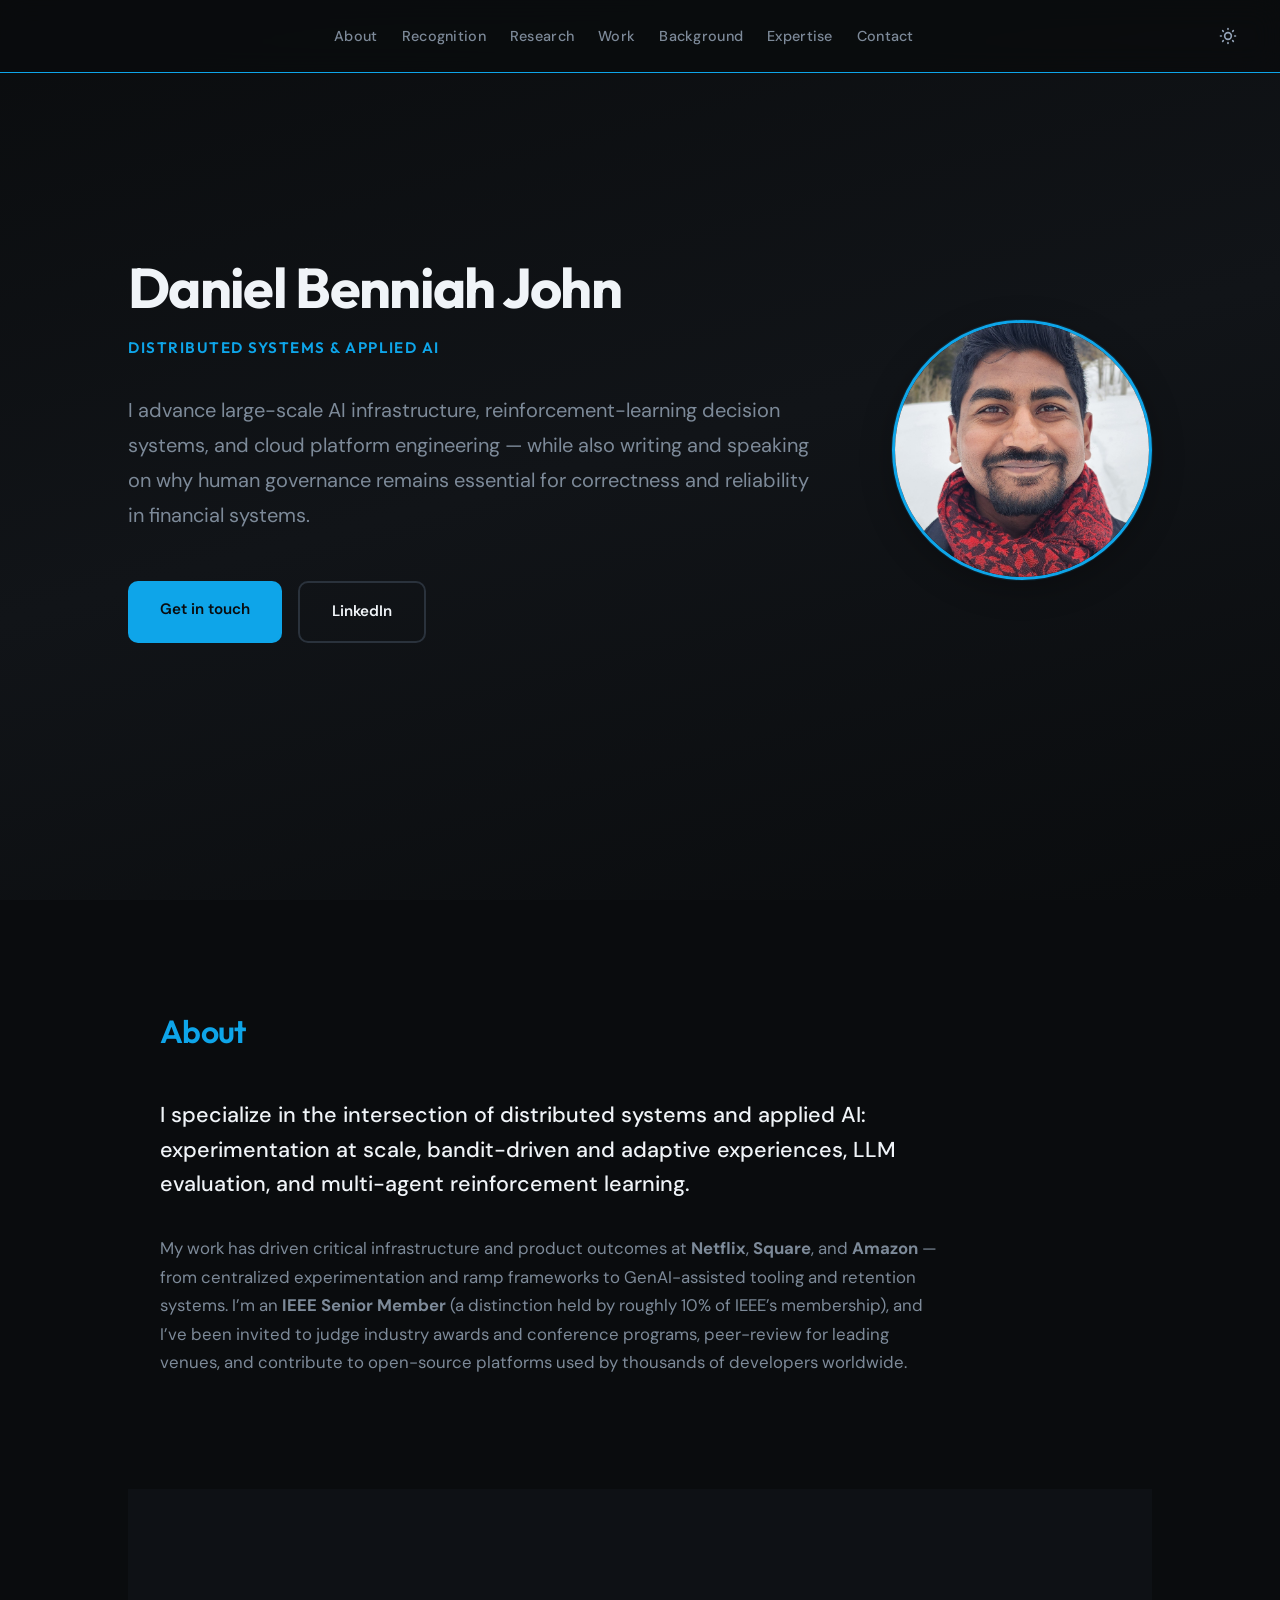
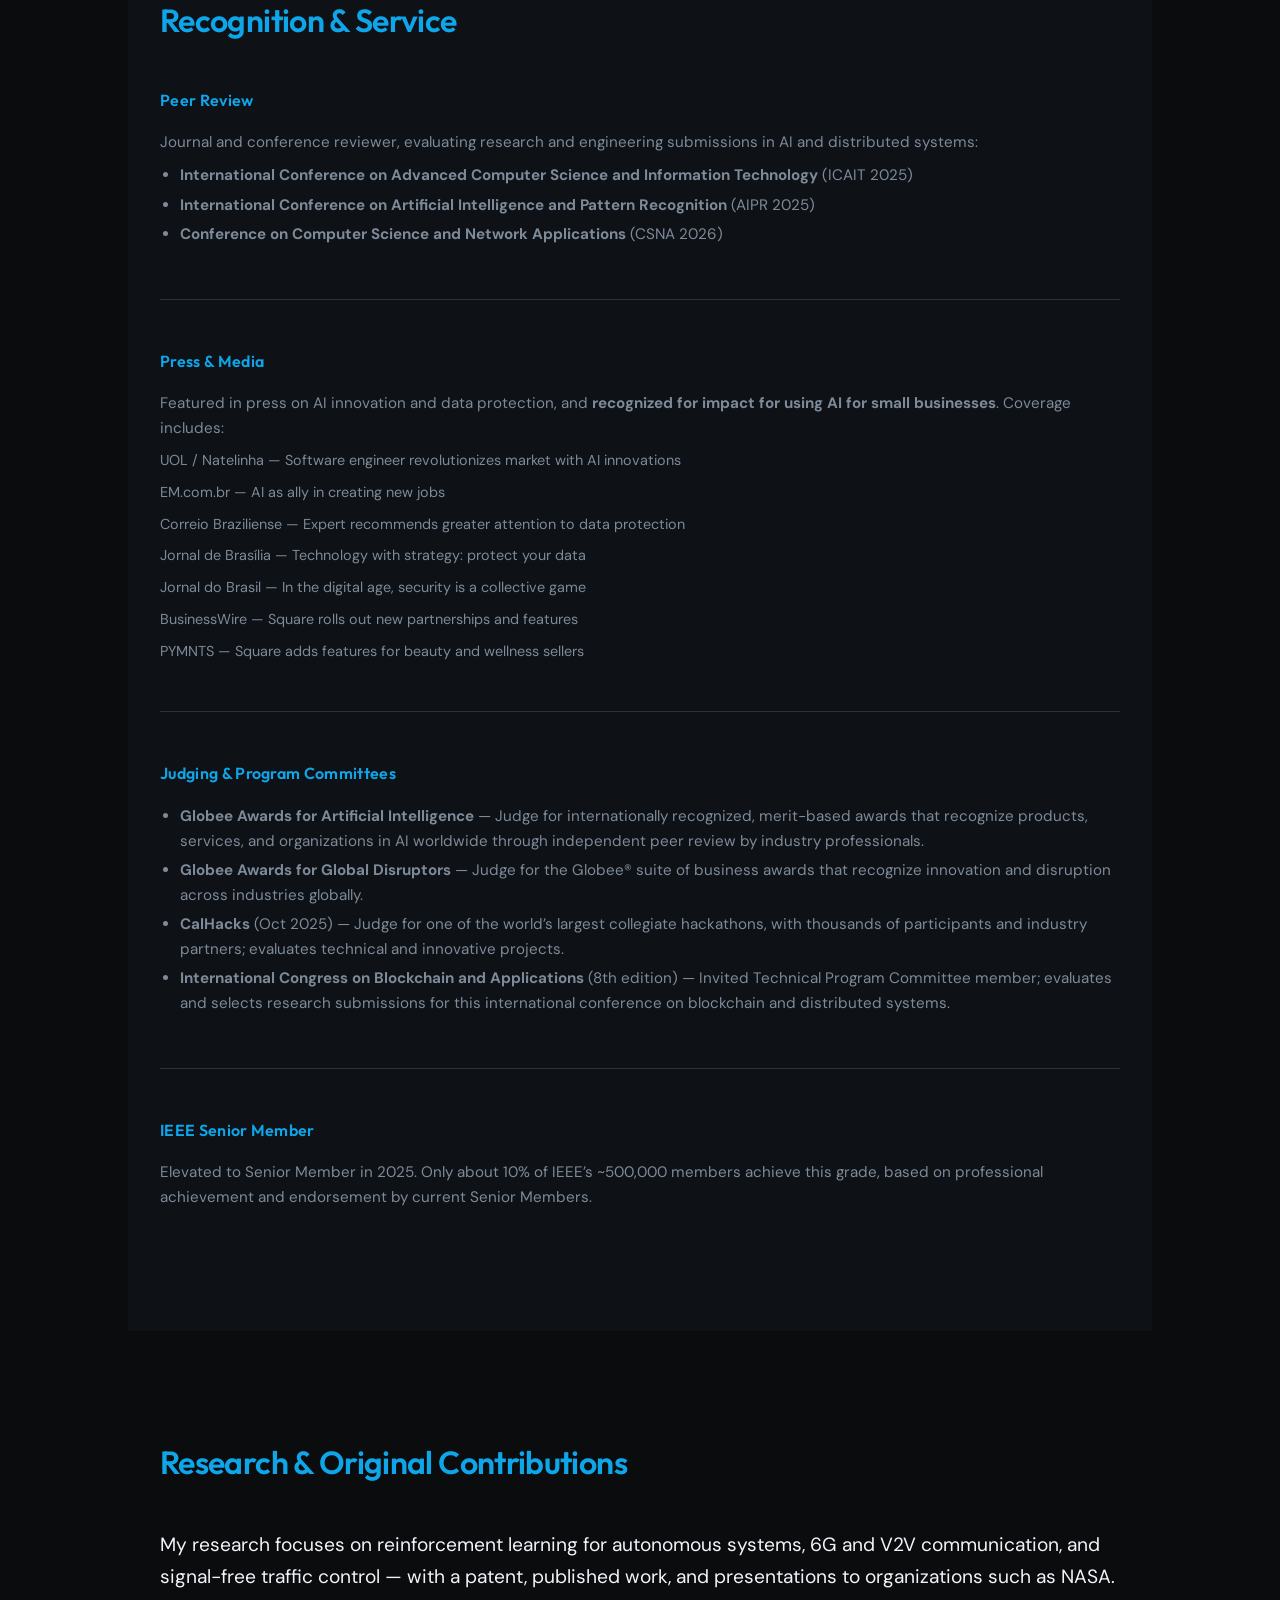
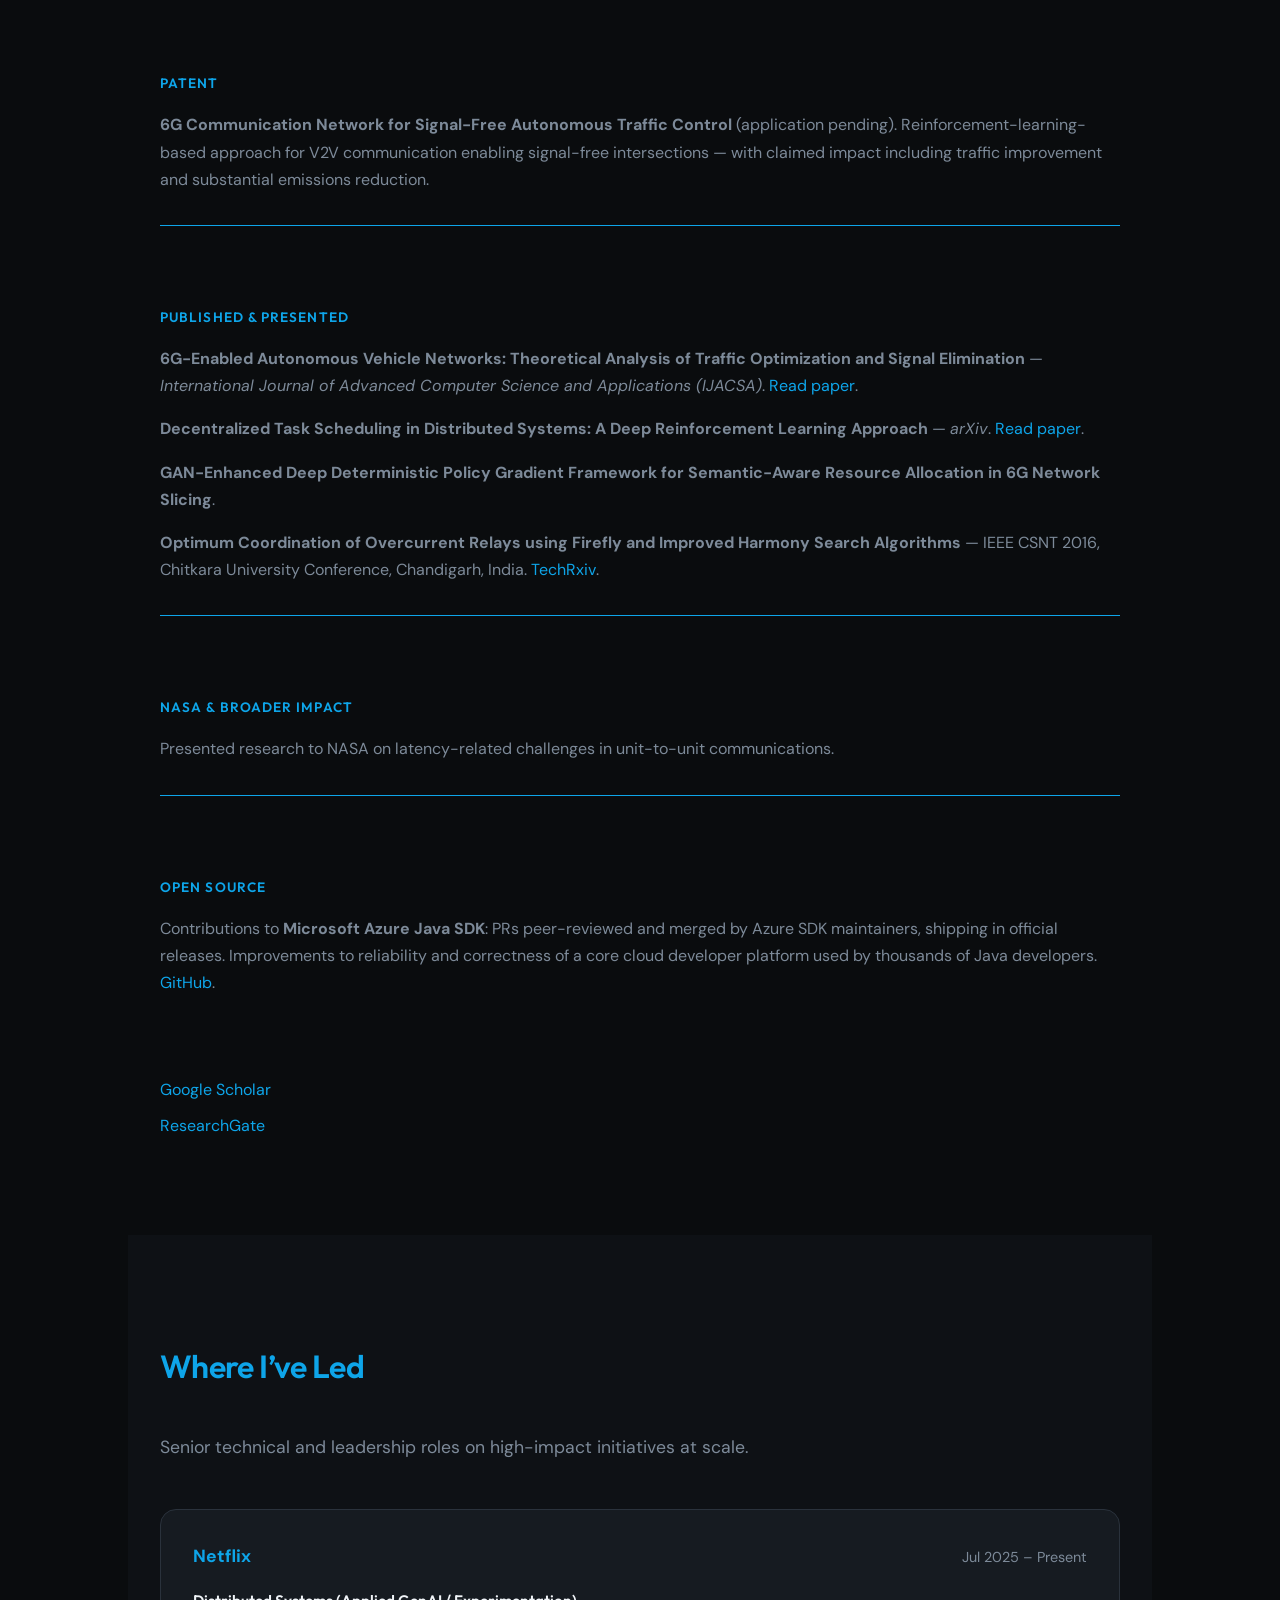
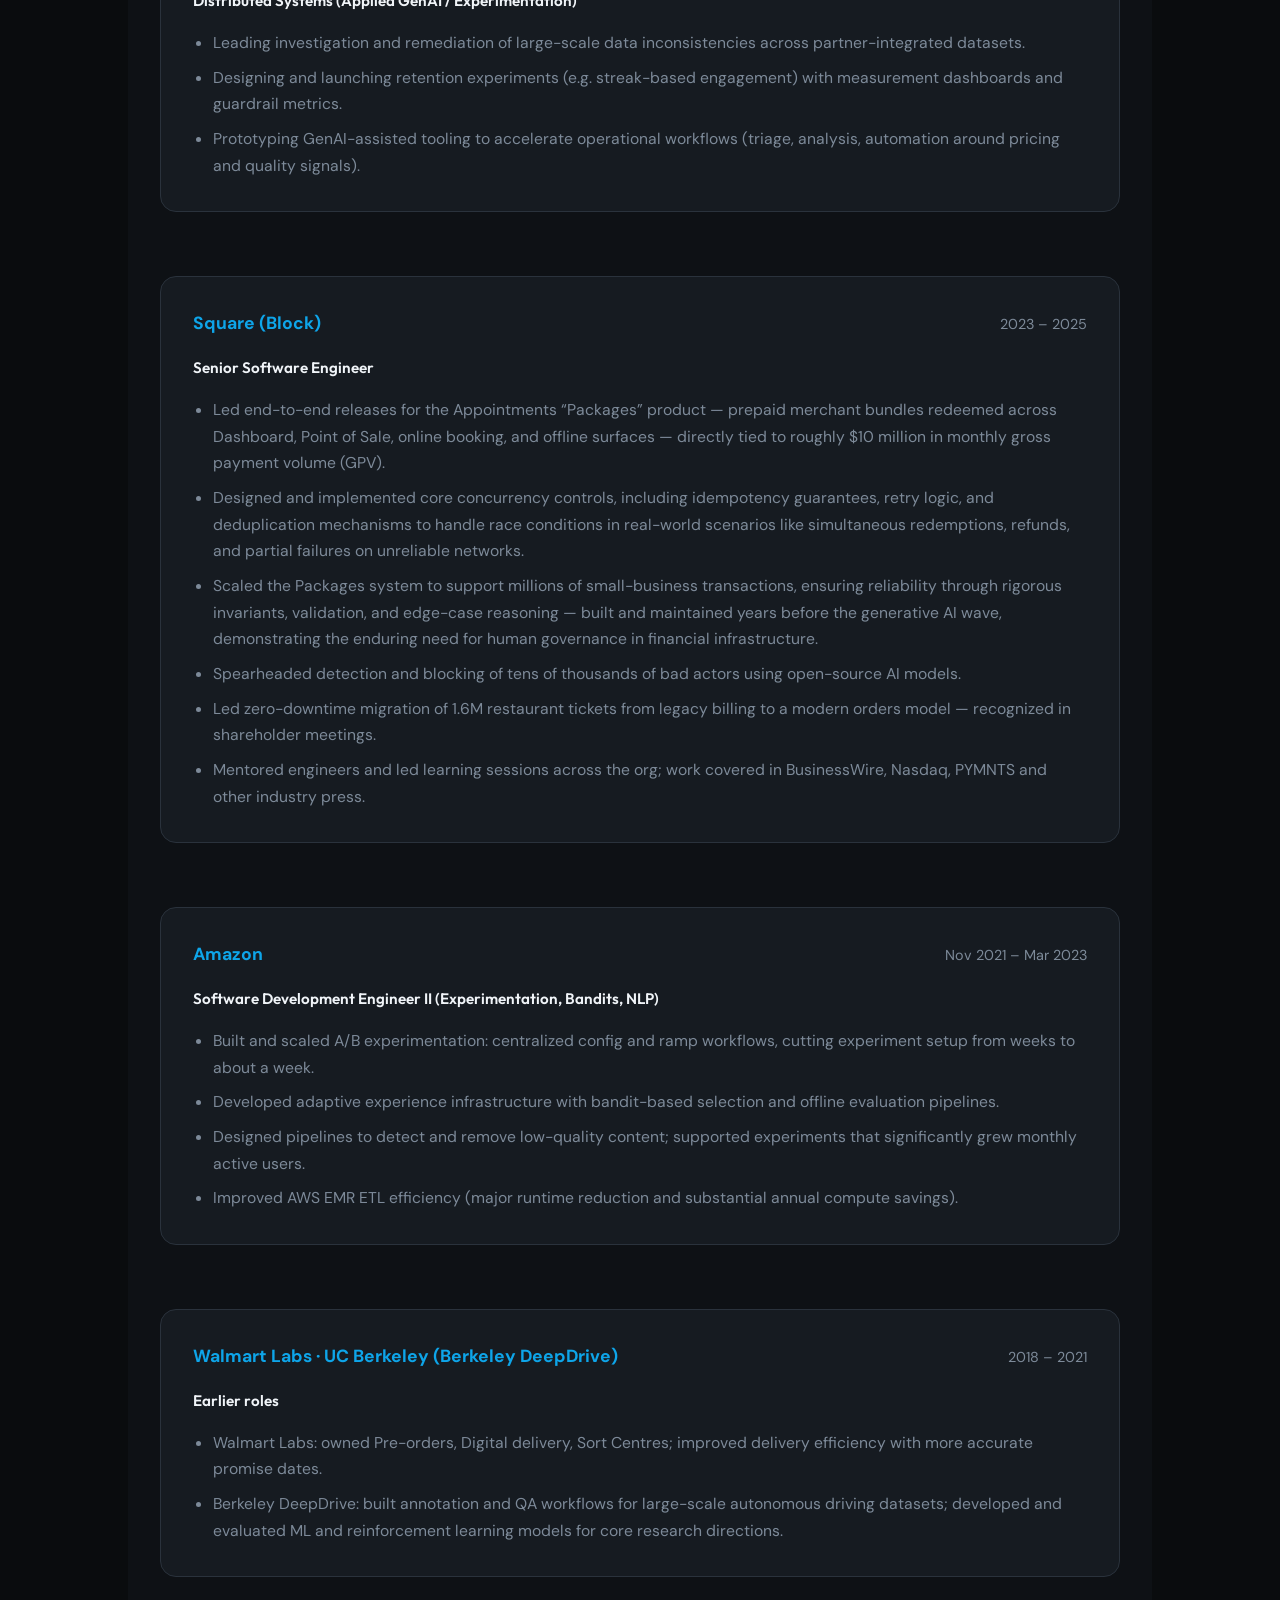
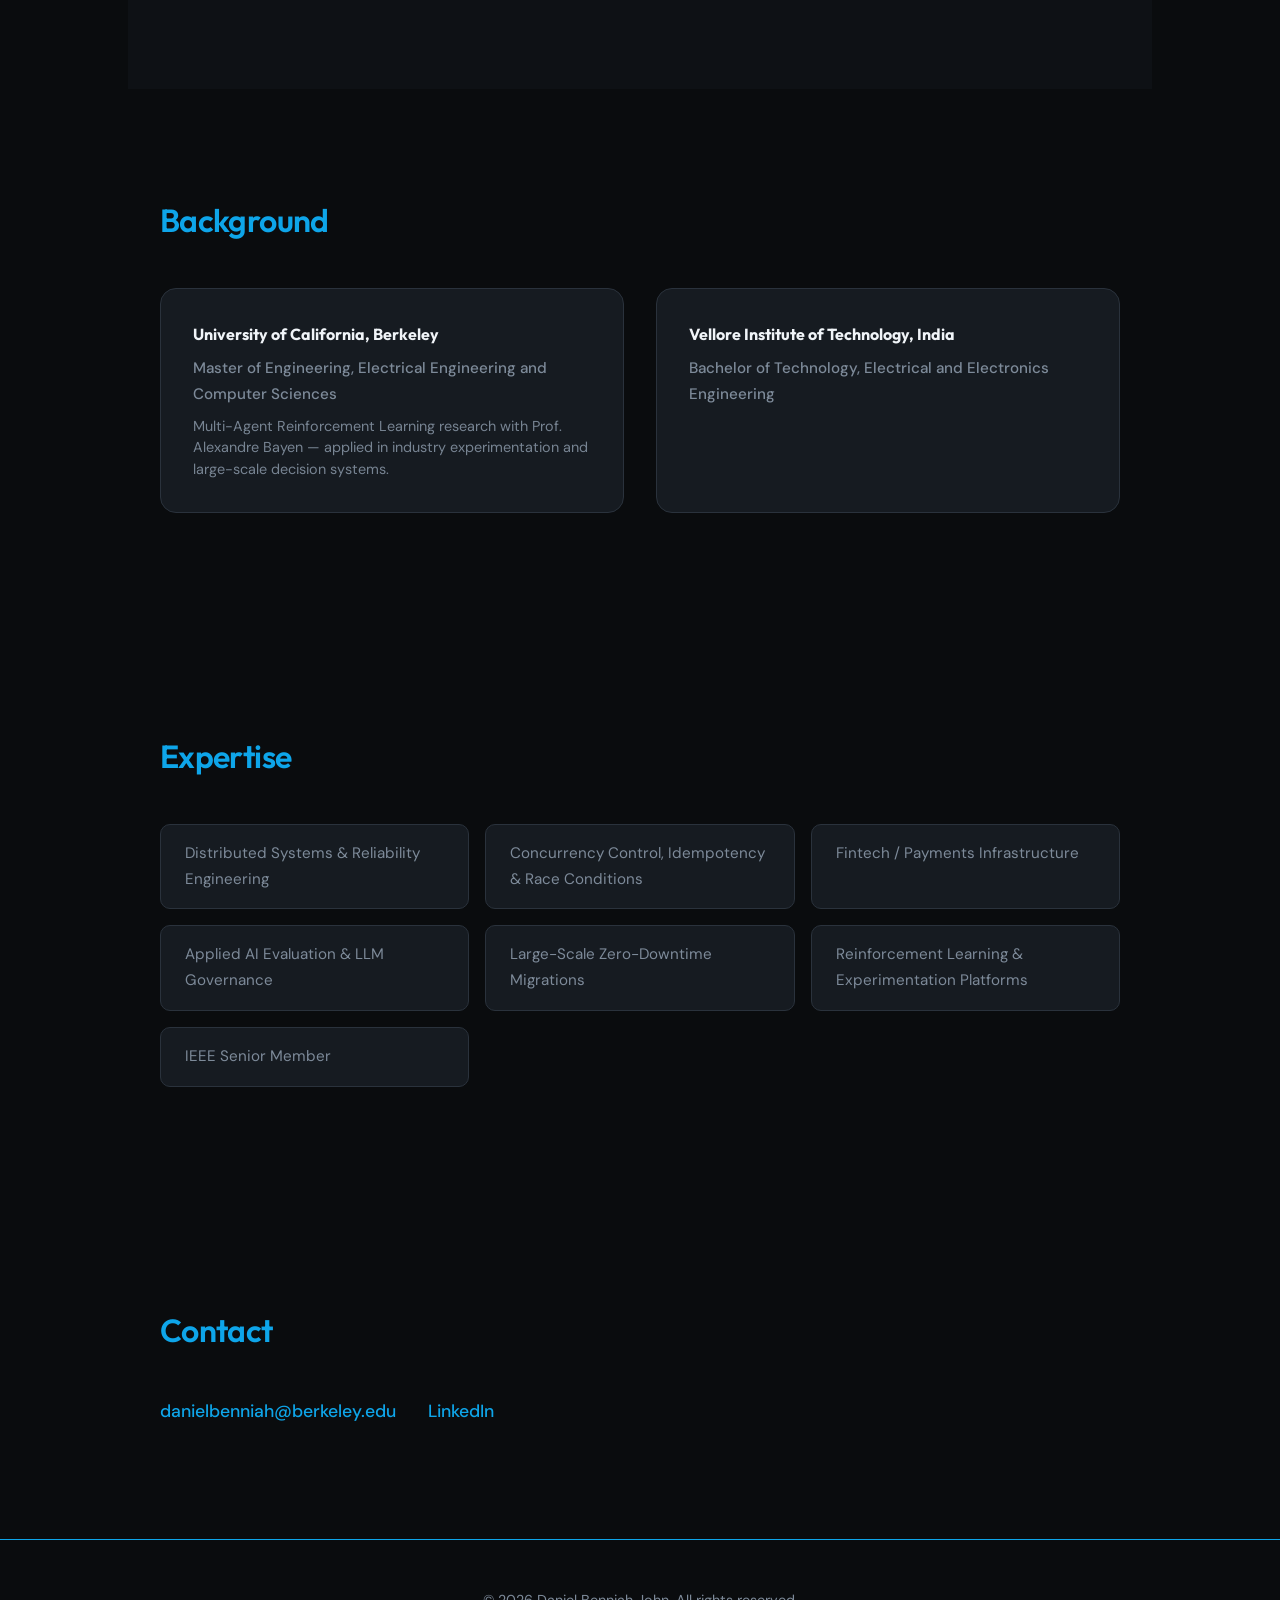
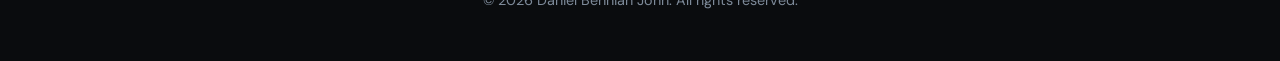
==== index.html @ a6330f87 "Added Research Gate link" ====
<!DOCTYPE html>
<html lang="en">
<head>
  <meta charset="UTF-8" />
  <meta name="viewport" content="width=device-width, initial-scale=1.0" />
  <title>Daniel Benniah John — Distributed Systems & Applied AI</title>
  <meta name="description" content="Daniel Benniah John — Industry leader in large-scale AI infrastructure, reinforcement-learning decision systems, and cloud platform engineering. IEEE Senior Member. Netflix, Square, Amazon." />
  <link rel="preconnect" href="https://fonts.googleapis.com" />
  <link rel="preconnect" href="https://fonts.gstatic.com" crossorigin />
  <link href="https://fonts.googleapis.com/css2?family=DM+Sans:ital,opsz,wght@0,9..40,400;0,9..40,500;0,9..40,600;0,9..40,700&family=Outfit:wght@400;500;600;700&display=swap" rel="stylesheet" />
  <link rel="stylesheet" href="css/styles.css" />
</head>
<body>
  <header class="site-header">
    <button type="button" class="theme-toggle" id="theme-toggle" aria-label="Toggle dark/light mode" title="Toggle dark/light mode">
      <span class="theme-toggle-icon" aria-hidden="true"></span>
    </button>
    <nav class="nav">
      <a href="#about" class="nav-link">About</a>
      <a href="#recognition" class="nav-link">Recognition</a>
      <a href="#research" class="nav-link">Research</a>
      <a href="#work" class="nav-link">Work</a>
      <a href="#education" class="nav-link">Background</a>
      <a href="#expertise" class="nav-link">Expertise</a>
      <a href="#contact" class="nav-link">Contact</a>
    </nav>
  </header>

  <main>
    <section class="hero">
      <div class="hero-inner">
        <div class="hero-content">
          <h1 class="hero-title">Daniel Benniah John</h1>
          <p class="hero-subtitle">Distributed systems & applied AI</p>
          <p class="hero-tagline">I advance large-scale AI infrastructure, reinforcement-learning decision systems, and cloud platform engineering — while also writing and speaking on why human governance remains essential for correctness and reliability in financial systems.</p>
          <div class="hero-cta">
            <a href="#contact" class="btn btn-primary">Get in touch</a>
            <a href="https://linkedin.com/in/danielbenniah" class="btn btn-outline" target="_blank" rel="noopener">LinkedIn</a>
          </div>
        </div>
        <img src="assets/headshot.png" alt="Daniel Benniah John" class="hero-headshot" width="260" height="260" />
      </div>
    </section>

    <section id="about" class="section about">
      <h2 class="section-title">About</h2>
      <div class="about-content">
        <p class="lead">I specialize in the intersection of distributed systems and applied AI: experimentation at scale, bandit-driven and adaptive experiences, LLM evaluation, and multi-agent reinforcement learning.</p>
        <p>My work has driven critical infrastructure and product outcomes at <strong>Netflix</strong>, <strong>Square</strong>, and <strong>Amazon</strong> — from centralized experimentation and ramp frameworks to GenAI-assisted tooling and retention systems. I’m an <strong>IEEE Senior Member</strong> (a distinction held by roughly 10% of IEEE’s membership), and I’ve been invited to judge industry awards and conference programs, peer-review for leading venues, and contribute to open-source platforms used by thousands of developers worldwide.</p>
      </div>
    </section>

    <section id="recognition" class="section recognition">
      <h2 class="section-title">Recognition & Service</h2>
      <div class="recognition-list">
        <article class="recognition-block">
          <h3>Peer Review</h3>
          <p>Journal and conference reviewer, evaluating research and engineering submissions in AI and distributed systems:</p>
          <ul>
            <li><strong>International Conference on Advanced Computer Science and Information Technology</strong> (ICAIT 2025)</li>
            <li><strong>International Conference on Artificial Intelligence and Pattern Recognition</strong> (AIPR 2025)</li>
            <li><strong>Conference on Computer Science and Network Applications</strong> (CSNA 2026)</li>
          </ul>
        </article>
        <article class="recognition-block">
          <h3>Press & Media</h3>
          <p>Featured in press on AI innovation and data protection, and <strong>recognized for impact for using AI for small businesses</strong>. Coverage includes:</p>
          <ul class="press-links">
            <li><a href="https://natelinha.uol.com.br/famosos/2023/11/18/engenheiro-de-software-revoluciona-o-mercado-com-inovacoes-em-inteligencia-artificial-223627.php" target="_blank" rel="noopener">UOL / Natelinha — Software engineer revolutionizes market with AI innovations</a></li>
            <li><a href="https://www.em.com.br/colunistas/fabiano-moraes/2025/03/7092946-inteligencia-artificial-surge-como-aliada-a-criacao-de-novos-postos-de-trab.html" target="_blank" rel="noopener">EM.com.br — AI as ally in creating new jobs</a></li>
            <li><a href="https://www.correiobraziliense.com.br/colunistas/fabiano-moraes/2025/04/7105143-especialista-recomenda-maior-atencao-a-protecao-de-dados-em-rede.html" target="_blank" rel="noopener">Correio Braziliense — Expert recommends greater attention to data protection</a></li>
            <li><a href="https://jornaldebrasilia.com.br/blogs-e-colunas/analice-nicolau/tecnologia-com-estrategia-proteja-seus-dados-como-quem-joga-para-ganhar/" target="_blank" rel="noopener">Jornal de Brasília — Technology with strategy: protect your data</a></li>
            <li><a href="https://jornaldobras.com.br/noticia/63270/na-era-digital-seguranca-e-jogo-coletivo-como-proteger-seus-dados-com-tatica-de-campeao" target="_blank" rel="noopener">Jornal do Brasil — In the digital age, security is a collective game</a></li>
            <li><a href="https://www.businesswire.com/news/home/20241021062256/en/Square-Rolls-Out-New-Partnerships-and-Features-to-Enable-Beauty-and-Wellness-Sellers-to-Succeed" target="_blank" rel="noopener">BusinessWire — Square rolls out new partnerships and features</a></li>
            <li><a href="https://www.pymnts.com/back-office/2024/square-adds-sales-and-back-office-features-for-beauty-and-wellness-sellers/" target="_blank" rel="noopener">PYMNTS — Square adds features for beauty and wellness sellers</a></li>
          </ul>
        </article>
        <article class="recognition-block">
          <h3>Judging & Program Committees</h3>
          <ul>
            <li><strong>Globee Awards for Artificial Intelligence</strong> — Judge for internationally recognized, merit-based awards that recognize products, services, and organizations in AI worldwide through independent peer review by industry professionals.</li>
            <li><strong>Globee Awards for Global Disruptors</strong> — Judge for the Globee® suite of business awards that recognize innovation and disruption across industries globally.</li>
            <li><strong>CalHacks</strong> (Oct 2025) — Judge for one of the world’s largest collegiate hackathons, with thousands of participants and industry partners; evaluates technical and innovative projects.</li>
            <li><strong>International Congress on Blockchain and Applications</strong> (8th edition) — Invited Technical Program Committee member; evaluates and selects research submissions for this international conference on blockchain and distributed systems.</li>
          </ul>
        </article>
        <article class="recognition-block">
          <h3>IEEE Senior Member</h3>
          <p>Elevated to Senior Member in 2025. Only about 10% of IEEE’s ~500,000 members achieve this grade, based on professional achievement and endorsement by current Senior Members.</p>
        </article>
      </div>
    </section>

    <section id="research" class="section research">
      <h2 class="section-title">Research & Original Contributions</h2>
      <div class="research-content">
        <p class="lead">My research focuses on reinforcement learning for autonomous systems, 6G and V2V communication, and signal-free traffic control — with a patent, published work, and presentations to organizations such as NASA.</p>
        <div class="research-highlights">
          <div class="highlight-item">
            <h3>Patent</h3>
            <p><strong>6G Communication Network for Signal-Free Autonomous Traffic Control</strong> (application pending). Reinforcement-learning-based approach for V2V communication enabling signal-free intersections — with claimed impact including traffic improvement and substantial emissions reduction.</p>
          </div>
          <div class="highlight-item">
            <h3>Published & Presented</h3>
            <p><strong>6G-Enabled Autonomous Vehicle Networks: Theoretical Analysis of Traffic Optimization and Signal Elimination</strong> — <em>International Journal of Advanced Computer Science and Applications (IJACSA)</em>. <a href="https://thesai.org/Publications/ViewPaper?Volume=16&Issue=2&Code=IJACSA&SerialNo=1" target="_blank" rel="noopener">Read paper</a>.</p>
            <p><strong>Decentralized Task Scheduling in Distributed Systems: A Deep Reinforcement Learning Approach</strong> — <em>arXiv</em>. <a href="https://arxiv.org/abs/2603.24738" target="_blank" rel="noopener">Read paper</a>.</p>
            <p><strong>GAN-Enhanced Deep Deterministic Policy Gradient Framework for Semantic-Aware Resource Allocation in 6G Network Slicing</strong>.</p>
            <p><strong>Optimum Coordination of Overcurrent Relays using Firefly and Improved Harmony Search Algorithms</strong> — IEEE CSNT 2016, Chitkara University Conference, Chandigarh, India. <a href="https://www.techrxiv.org/doi/full/10.36227/techrxiv.177162320.01529024/v1" target="_blank" rel="noopener">TechRxiv</a>.</p>
          </div>
          <div class="highlight-item">
            <h3>NASA & Broader Impact</h3>
            <p>Presented research to NASA on latency-related challenges in unit-to-unit communications.</p>
          </div>
          <div class="highlight-item">
            <h3>Open Source</h3>
            <p>Contributions to <strong>Microsoft Azure Java SDK</strong>: PRs peer-reviewed and merged by Azure SDK maintainers, shipping in official releases. Improvements to reliability and correctness of a core cloud developer platform used by thousands of Java developers. <a href="https://github.com/Azure/azure-sdk-for-java/pull/9180" target="_blank" rel="noopener">GitHub</a>.</p>
          </div>
        </div>
      </div>
      <div class="scholar-link">
        <p><a href="https://scholar.google.com/citations?user=dPCccN4AAAAJ&hl=en" target="_blank" rel="noopener">Google Scholar</a></p>
        <p><a href="https://www.researchgate.net/profile/Daniel_Benniah_John" target="_blank" rel="noopener">ResearchGate</a></p>
      </div>
    </section>

    <section id="work" class="section work">
      <h2 class="section-title">Where I’ve Led</h2>
      <p class="section-intro">Senior technical and leadership roles on high-impact initiatives at scale.</p>
      <div class="timeline">
        <article class="timeline-item">
          <div class="timeline-meta">
            <span class="company">Netflix</span>
            <span class="date">Jul 2025 – Present</span>
          </div>
          <h3>Distributed Systems (Applied GenAI / Experimentation)</h3>
          <ul>
            <li>Leading investigation and remediation of large-scale data inconsistencies across partner-integrated datasets.</li>
            <li>Designing and launching retention experiments (e.g. streak-based engagement) with measurement dashboards and guardrail metrics.</li>
            <li>Prototyping GenAI-assisted tooling to accelerate operational workflows (triage, analysis, automation around pricing and quality signals).</li>
          </ul>
        </article>
        <article class="timeline-item">
          <div class="timeline-meta">
            <span class="company">Square (Block)</span>
            <span class="date">2023 – 2025</span>
          </div>
          <h3>Senior Software Engineer</h3>
          <ul>
            <li>Led end-to-end releases for the Appointments “Packages” product — prepaid merchant bundles redeemed across Dashboard, Point of Sale, online booking, and offline surfaces — directly tied to roughly $10 million in monthly gross payment volume (GPV).</li>
            <li>Designed and implemented core concurrency controls, including idempotency guarantees, retry logic, and deduplication mechanisms to handle race conditions in real-world scenarios like simultaneous redemptions, refunds, and partial failures on unreliable networks.</li>
            <li>Scaled the Packages system to support millions of small-business transactions, ensuring reliability through rigorous invariants, validation, and edge-case reasoning — built and maintained years before the generative AI wave, demonstrating the enduring need for human governance in financial infrastructure.</li>
            <li>Spearheaded detection and blocking of tens of thousands of bad actors using open-source AI models.</li>
            <li>Led zero-downtime migration of 1.6M restaurant tickets from legacy billing to a modern orders model — recognized in shareholder meetings.</li>
            <li>Mentored engineers and led learning sessions across the org; work covered in BusinessWire, Nasdaq, PYMNTS and other industry press.</li>
          </ul>
        </article>
        <article class="timeline-item">
          <div class="timeline-meta">
            <span class="company">Amazon</span>
            <span class="date">Nov 2021 – Mar 2023</span>
          </div>
          <h3>Software Development Engineer II (Experimentation, Bandits, NLP)</h3>
          <ul>
            <li>Built and scaled A/B experimentation: centralized config and ramp workflows, cutting experiment setup from weeks to about a week.</li>
            <li>Developed adaptive experience infrastructure with bandit-based selection and offline evaluation pipelines.</li>
            <li>Designed pipelines to detect and remove low-quality content; supported experiments that significantly grew monthly active users.</li>
            <li>Improved AWS EMR ETL efficiency (major runtime reduction and substantial annual compute savings).</li>
          </ul>
        </article>
        <article class="timeline-item">
          <div class="timeline-meta">
            <span class="company">Walmart Labs · UC Berkeley (Berkeley DeepDrive)</span>
            <span class="date">2018 – 2021</span>
          </div>
          <h3>Earlier roles</h3>
          <ul>
            <li>Walmart Labs: owned Pre-orders, Digital delivery, Sort Centres; improved delivery efficiency with more accurate promise dates.</li>
            <li>Berkeley DeepDrive: built annotation and QA workflows for large-scale autonomous driving datasets; developed and evaluated ML and reinforcement learning models for core research directions.</li>
          </ul>
        </article>
      </div>
    </section>

    <section id="education" class="section education">
      <h2 class="section-title">Background</h2>
      <div class="edu-grid">
        <article class="edu-card">
          <h3>University of California, Berkeley</h3>
          <p class="degree">Master of Engineering, Electrical Engineering and Computer Sciences</p>
          <p class="meta">Multi-Agent Reinforcement Learning research with Prof. Alexandre Bayen — applied in industry experimentation and large-scale decision systems.</p>
        </article>
        <article class="edu-card">
          <h3>Vellore Institute of Technology, India</h3>
          <p class="degree">Bachelor of Technology, Electrical and Electronics Engineering</p>
        </article>
      </div>
    </section>

    <section id="expertise" class="section expertise">
      <h2 class="section-title">Expertise</h2>
      <ul class="expertise-list">
        <li>Distributed Systems & Reliability Engineering</li>
        <li>Concurrency Control, Idempotency & Race Conditions</li>
        <li>Fintech / Payments Infrastructure</li>
        <li>Applied AI Evaluation & LLM Governance</li>
        <li>Large-Scale Zero-Downtime Migrations</li>
        <li>Reinforcement Learning & Experimentation Platforms</li>
        <li>IEEE Senior Member</li>
      </ul>
    </section>

    <section id="contact" class="section contact">
      <h2 class="section-title">Contact</h2>
      <div class="contact-links">
        <a href="mailto:danielbenniah@berkeley.edu" class="contact-link">danielbenniah@berkeley.edu</a>
        <a href="https://linkedin.com/in/danielbenniah" target="_blank" rel="noopener" class="contact-link">LinkedIn</a>
      </div>
    </section>
  </main>

  <footer class="site-footer">
    <p>© <span id="year"></span> Daniel Benniah John. All rights reserved.</p>
  </footer>

  <script>
    document.getElementById('year').textContent = new Date().getFullYear();
    (function() {
      var toggle = document.getElementById('theme-toggle');
      var stored = localStorage.getItem('theme');
      if (stored === 'light') document.documentElement.classList.add('theme-light');
      toggle.addEventListener('click', function() {
        document.documentElement.classList.toggle('theme-light');
        localStorage.setItem('theme', document.documentElement.classList.contains('theme-light') ? 'light' : 'dark');
      });
    })();
  </script>
</body>
</html>
---- css/styles.css ----
/* --- Variables --- */
:root {
  --bg: #0a0c0e;
  --bg-elevated: #111418;
  --bg-tint: #0e1115;
  --surface: #161b21;
  --text: #f0f4f8;
  --text-muted: #7d8a99;
  --accent: #0ea5e9;
  --accent-dim: #38bdf8;
  --border: #2a323c;
  --font-sans: "DM Sans", system-ui, sans-serif;
  --font-heading: "Outfit", system-ui, sans-serif;
  --space-xs: 0.25rem;
  --space-sm: 0.5rem;
  --space-md: 1rem;
  --space-lg: 1.5rem;
  --space-xl: 2rem;
  --space-2xl: 3rem;
  --space-3xl: 4rem;
  --space-4xl: 6rem;
  --radius: 10px;
  --radius-lg: 16px;
  --max-content: 65ch;
  --max-wide: 64rem;
  --section-padding-y: 5rem;
  --section-padding-y-md: 7rem;
}

/* Light theme (toggle) */
html.theme-light {
  color-scheme: light;
  --bg: #f8fafc;
  --bg-elevated: #f1f5f9;
  --bg-tint: #e2e8f0;
  --surface: #ffffff;
  --text: #0f172a;
  --text-muted: #475569;
  --border: #cbd5e1;
}
html.theme-light .site-header {
  background: rgba(248, 250, 252, 0.9);
  border-bottom-color: var(--accent);
}
html.theme-light .btn-primary {
  color: #fff;
}
html.theme-light .theme-toggle-icon {
  background: url("data:image/svg+xml,%3Csvg xmlns='http://www.w3.org/2000/svg' fill='none' viewBox='0 0 24 24' stroke='%23475569'%3E%3Cpath stroke-linecap='round' stroke-linejoin='round' stroke-width='2' d='M20.354 15.354A9 9 0 018.646 3.646 9.003 9.003 0 0012 21a9.003 9.003 0 008.354-5.646z'/%3E%3C/svg%3E") center/1.25rem no-repeat;
}

/* --- Reset & base --- */
*, *::before, *::after {
  box-sizing: border-box;
}

html {
  scroll-behavior: smooth;
}

body {
  margin: 0;
  font-family: var(--font-sans);
  font-size: 1.05rem;
  line-height: 1.7;
  color: var(--text);
  background: var(--bg);
  -webkit-font-smoothing: antialiased;
}

a {
  color: var(--accent);
  text-decoration: none;
  display: inline-block;
  transition: color 0.2s ease, text-decoration 0.2s ease, transform 0.2s ease;
}

a:hover {
  color: var(--accent-dim);
  text-decoration: underline;
  transform: scale(1.02);
}

a.btn:hover {
  text-decoration: none;
}

/* --- Header --- */
.site-header {
  position: fixed;
  top: 0;
  left: 0;
  right: 0;
  z-index: 100;
  display: flex;
  align-items: center;
  justify-content: center;
  background: rgba(10, 12, 14, 0.85);
  backdrop-filter: blur(14px);
  -webkit-backdrop-filter: blur(14px);
  border-bottom: 1px solid var(--accent);
}

.theme-toggle {
  position: absolute;
  top: 50%;
  right: var(--space-xl);
  transform: translateY(-50%);
  width: 2.5rem;
  height: 2.5rem;
  padding: 0;
  border: none;
  border-radius: var(--radius);
  background: transparent;
  cursor: pointer;
  color: var(--text-muted);
  transition: color 0.2s, background 0.2s;
}
.theme-toggle:hover {
  color: var(--accent);
  background: rgba(14, 165, 233, 0.1);
}
.theme-toggle-icon {
  display: block;
  width: 100%;
  height: 100%;
  background: url("data:image/svg+xml,%3Csvg xmlns='http://www.w3.org/2000/svg' fill='none' viewBox='0 0 24 24' stroke='%2394a3b8'%3E%3Cpath stroke-linecap='round' stroke-linejoin='round' stroke-width='2' d='M12 3v1m0 16v1m9-9h-1M4 12H3m15.364 6.364l-.707-.707M6.343 6.343l-.707-.707m12.728 0l-.707.707M6.343 17.657l-.707.707M16 12a4 4 0 11-8 0 4 4 0 018 0z'/%3E%3C/svg%3E") center/1.25rem no-repeat;
}

.nav {
  display: flex;
  flex-wrap: wrap;
  justify-content: center;
  gap: var(--space-lg);
  padding: var(--space-lg) var(--space-xl);
  padding-right: 4rem;
  max-width: var(--max-wide);
  margin: 0 auto;
}

.nav-link {
  color: var(--text-muted);
  font-weight: 500;
  font-size: 0.9rem;
  letter-spacing: 0.02em;
  transition: color 0.2s;
}
.nav-link:hover {
  color: var(--accent);
}

/* --- Sections --- */
.section {
  max-width: var(--max-wide);
  margin: 0 auto;
  padding: var(--section-padding-y) var(--space-xl);
}
@media (min-width: 768px) {
  .section {
    padding-top: var(--section-padding-y-md);
    padding-bottom: var(--section-padding-y-md);
  }
}

.section-title {
  font-family: var(--font-heading);
  font-size: clamp(1.5rem, 4vw, 2rem);
  font-weight: 600;
  color: var(--accent);
  margin: 0 0 var(--space-2xl);
  letter-spacing: -0.02em;
  line-height: 1.2;
}

/* Alternate section backgrounds for visual rhythm */
.recognition {
  background: var(--bg-tint);
  padding-left: var(--space-xl);
  padding-right: var(--space-xl);
}

.recognition .section-title {
  max-width: var(--max-wide);
  margin-left: auto;
  margin-right: auto;
}

.recognition .recognition-list {
  max-width: var(--max-wide);
  margin: 0 auto;
}

.research {
  padding-bottom: var(--space-4xl);
}

.work {
  background: var(--bg-tint);
  padding-left: var(--space-xl);
  padding-right: var(--space-xl);
}

.work .section-intro,
.work .timeline {
  max-width: var(--max-wide);
  margin-left: auto;
  margin-right: auto;
}

.work .section-title {
  max-width: var(--max-wide);
  margin-left: auto;
  margin-right: auto;
}

/* --- Hero --- */
.hero {
  min-height: 100vh;
  display: flex;
  flex-direction: column;
  justify-content: center;
  align-items: stretch;
  padding: var(--section-padding-y) var(--space-xl);
  background: linear-gradient(165deg, var(--bg) 0%, var(--bg-elevated) 50%, var(--bg) 100%);
}
@media (min-width: 768px) {
  .hero {
    padding-top: var(--section-padding-y-md);
    padding-bottom: var(--section-padding-y-md);
  }
}

.hero-inner {
  width: 100%;
  max-width: var(--max-wide);
  margin-left: auto;
  margin-right: auto;
  display: flex;
  flex-direction: column;
  align-items: center;
  text-align: center;
  gap: var(--space-2xl);
}
@media (min-width: 768px) {
  .hero-inner {
    display: grid;
    grid-template-columns: 1fr auto;
    grid-template-areas: "content headshot";
    align-items: center;
    gap: var(--space-3xl);
    text-align: left;
  }
  .hero-content {
    grid-area: content;
    min-width: 0;
  }
  .hero-headshot {
    grid-area: headshot;
    justify-self: end;
  }
}

.hero-headshot {
  width: 200px;
  height: 200px;
  border-radius: 50%;
  object-fit: cover;
  border: 3px solid var(--accent);
  box-shadow: 0 8px 32px rgba(0, 0, 0, 0.25), 0 0 0 1px rgba(14, 165, 233, 0.15);
}
@media (min-width: 768px) {
  .hero-headshot {
    width: 260px;
    height: 260px;
  }
}

.hero-title {
  font-family: var(--font-heading);
  font-size: clamp(2.25rem, 7vw, 3.5rem);
  font-weight: 700;
  margin: 0 0 var(--space-md);
  letter-spacing: -0.03em;
  line-height: 1.1;
  word-break: keep-all;
}

.hero-subtitle {
  font-family: var(--font-heading);
  font-size: 0.95rem;
  color: var(--accent);
  font-weight: 600;
  letter-spacing: 0.1em;
  text-transform: uppercase;
  margin: 0 0 var(--space-xl);
}

.hero-tagline {
  font-size: clamp(1.05rem, 2vw, 1.25rem);
  color: var(--text-muted);
  max-width: 52ch;
  margin: 0 0 var(--space-2xl);
  line-height: 1.75;
  font-weight: 400;
  hyphens: auto;
}
@media (min-width: 768px) {
  .hero-inner .hero-tagline {
    margin-left: 0;
    margin-right: 0;
  }
}

.hero-cta {
  display: flex;
  flex-wrap: wrap;
  gap: var(--space-md);
  justify-content: center;
}
@media (min-width: 768px) {
  .hero-cta {
    justify-content: flex-start;
  }
}

.btn {
  display: inline-block;
  padding: var(--space-md) var(--space-xl);
  font-weight: 600;
  font-size: 0.95rem;
  border-radius: var(--radius);
  transition: background 0.2s, color 0.2s, border-color 0.2s;
}

.btn-primary {
  background: var(--accent);
  color: var(--bg);
}

.btn-primary:hover {
  background: var(--accent-dim);
  color: var(--bg);
}

.btn-outline {
  border: 2px solid var(--border);
  color: var(--text);
}

.btn-outline:hover {
  border-color: var(--accent);
  color: var(--accent);
}

/* --- About --- */
.about .section-title {
  padding-bottom: 0;
  border-bottom: none;
}
.about .about-content {
  max-width: var(--max-content);
}

.about-content .lead {
  font-size: 1.35rem;
  color: var(--text);
  margin: 0 0 var(--space-xl);
  line-height: 1.6;
  font-weight: 500;
}

.about-content p:last-child {
  margin: 0;
  color: var(--text-muted);
  font-size: 1.05rem;
}

/* --- Recognition --- */
.recognition-list {
  display: flex;
  flex-direction: column;
  gap: var(--space-2xl);
}

.recognition-block {
  width: 100%;
  padding-bottom: var(--space-2xl);
  border-bottom: 1px solid var(--border);
}

.recognition-block:last-child {
  padding-bottom: 0;
  border-bottom: none;
}

.recognition-block h3 {
  font-family: var(--font-heading);
  font-size: 1rem;
  font-weight: 600;
  margin: 0 0 var(--space-md);
  color: var(--accent);
  letter-spacing: 0.02em;
}

.recognition-block p {
  margin: 0 0 var(--space-sm);
  font-size: 0.95rem;
  color: var(--text-muted);
  line-height: 1.65;
}

.recognition-block ul {
  margin: 0;
  padding-left: 1.25rem;
  color: var(--text-muted);
  font-size: 0.95rem;
  line-height: 1.65;
}

.recognition-block ul.press-links {
  list-style: none;
  padding-left: 0;
  margin-top: var(--space-sm);
}

.recognition-block ul:not(.press-links) li {
  margin-bottom: var(--space-xs);
}

.recognition-block .press-links li {
  margin-bottom: var(--space-sm);
  font-size: 0.9rem;
}

.recognition-block .press-links li:last-child {
  margin-bottom: 0;
}

.recognition-block .press-links a {
  color: var(--text-muted);
  transition: color 0.2s;
}

.recognition-block .press-links a:hover {
  color: var(--accent);
}

/* --- Research --- */
.research .section-title {
  padding-bottom: 0;
  border-bottom: none;
}
.research .research-content {
  max-width: var(--max-wide);
}

.research-content .lead {
  font-size: 1.2rem;
  color: var(--text);
  margin: 0 0 var(--space-2xl);
  line-height: 1.65;
}

.research-highlights {
  display: flex;
  flex-direction: column;
  gap: var(--space-2xl);
}

.highlight-item {
  padding: var(--space-xl) 0;
  border-bottom: 1px solid var(--accent);
}

.highlight-item:last-of-type {
  border-bottom: none;
}

.highlight-item h3 {
  font-family: var(--font-heading);
  font-size: 0.85rem;
  font-weight: 600;
  margin: 0 0 var(--space-md);
  color: var(--accent);
  letter-spacing: 0.08em;
  text-transform: uppercase;
}

.highlight-item p {
  margin: 0 0 var(--space-md);
  font-size: 1rem;
  color: var(--text-muted);
  line-height: 1.7;
}

.highlight-item p:last-child {
  margin-bottom: 0;
}

.scholar-link {
  margin: var(--space-2xl) 0 0;
  font-size: 1rem;
}

.scholar-link p {
  margin: 0;
}

.scholar-link p + p {
  margin-top: var(--space-sm);
}

/* --- Work (timeline) --- */
.section-intro {
  color: var(--text-muted);
  margin: 0 0 var(--space-2xl);
  font-size: 1.1rem;
  line-height: 1.6;
}

.timeline {
  display: flex;
  flex-direction: column;
  gap: var(--space-3xl);
}

.timeline-item {
  background: var(--surface);
  border: 1px solid var(--border);
  border-radius: var(--radius-lg);
  padding: var(--space-xl);
  transition: border-color 0.2s, box-shadow 0.2s;
}

.timeline-item:hover {
  border-color: rgba(14, 165, 233, 0.25);
  box-shadow: 0 6px 24px rgba(0, 0, 0, 0.2);
}

.timeline-meta {
  display: flex;
  flex-wrap: wrap;
  justify-content: space-between;
  align-items: baseline;
  gap: var(--space-sm);
  margin-bottom: var(--space-md);
}

.company {
  font-weight: 700;
  color: var(--accent);
  font-size: 1.1rem;
}

.date {
  font-size: 0.9rem;
  color: var(--text-muted);
}

.timeline-item h3 {
  font-family: var(--font-heading);
  font-size: 0.95rem;
  font-weight: 600;
  color: var(--text);
  margin: 0 0 var(--space-md);
}

.timeline-item ul {
  margin: 0;
  padding-left: 1.25rem;
  color: var(--text-muted);
  font-size: 0.98rem;
  line-height: 1.7;
}

.timeline-item li {
  margin-bottom: var(--space-sm);
}

.timeline-item li:last-child {
  margin-bottom: 0;
}

/* --- Education --- */
.edu-grid {
  display: grid;
  grid-template-columns: repeat(auto-fit, minmax(260px, 1fr));
  gap: var(--space-xl);
}

.edu-card {
  background: var(--surface);
  border: 1px solid var(--border);
  border-radius: var(--radius-lg);
  padding: var(--space-xl);
}

.edu-card h3 {
  font-family: var(--font-heading);
  font-size: 1rem;
  margin: 0 0 var(--space-sm);
  color: var(--text);
}

.edu-card .degree {
  font-weight: 500;
  color: var(--text-muted);
  margin: 0 0 var(--space-xs);
  font-size: 0.95rem;
}

.edu-card .meta {
  font-size: 0.9rem;
  color: var(--text-muted);
  opacity: 0.95;
  margin: var(--space-sm) 0 0;
  line-height: 1.5;
}

/* --- Expertise --- */
.expertise .section-title {
  padding-bottom: 0;
  border-bottom: none;
}

.expertise-list {
  display: grid;
  grid-template-columns: repeat(auto-fill, minmax(280px, 1fr));
  gap: var(--space-md);
  list-style: none;
  margin: 0;
  padding: 0;
}

.expertise-list li {
  background: var(--surface);
  border: 1px solid var(--border);
  border-radius: var(--radius);
  padding: var(--space-md) var(--space-lg);
  font-size: 0.95rem;
  color: var(--text-muted);
  cursor: default;
}

/* --- Contact --- */
.contact .section-title {
  padding-bottom: 0;
  border-bottom: none;
}

.contact-links {
  display: flex;
  flex-wrap: wrap;
  gap: var(--space-xl);
  font-size: 1.1rem;
}

.contact-link {
  font-weight: 500;
}

/* --- Footer --- */
.site-footer {
  text-align: center;
  padding: var(--space-2xl) var(--space-xl);
  border-top: 1px solid var(--accent);
  color: var(--text-muted);
  font-size: 0.9rem;
}

.site-footer p {
  margin: 0;
}
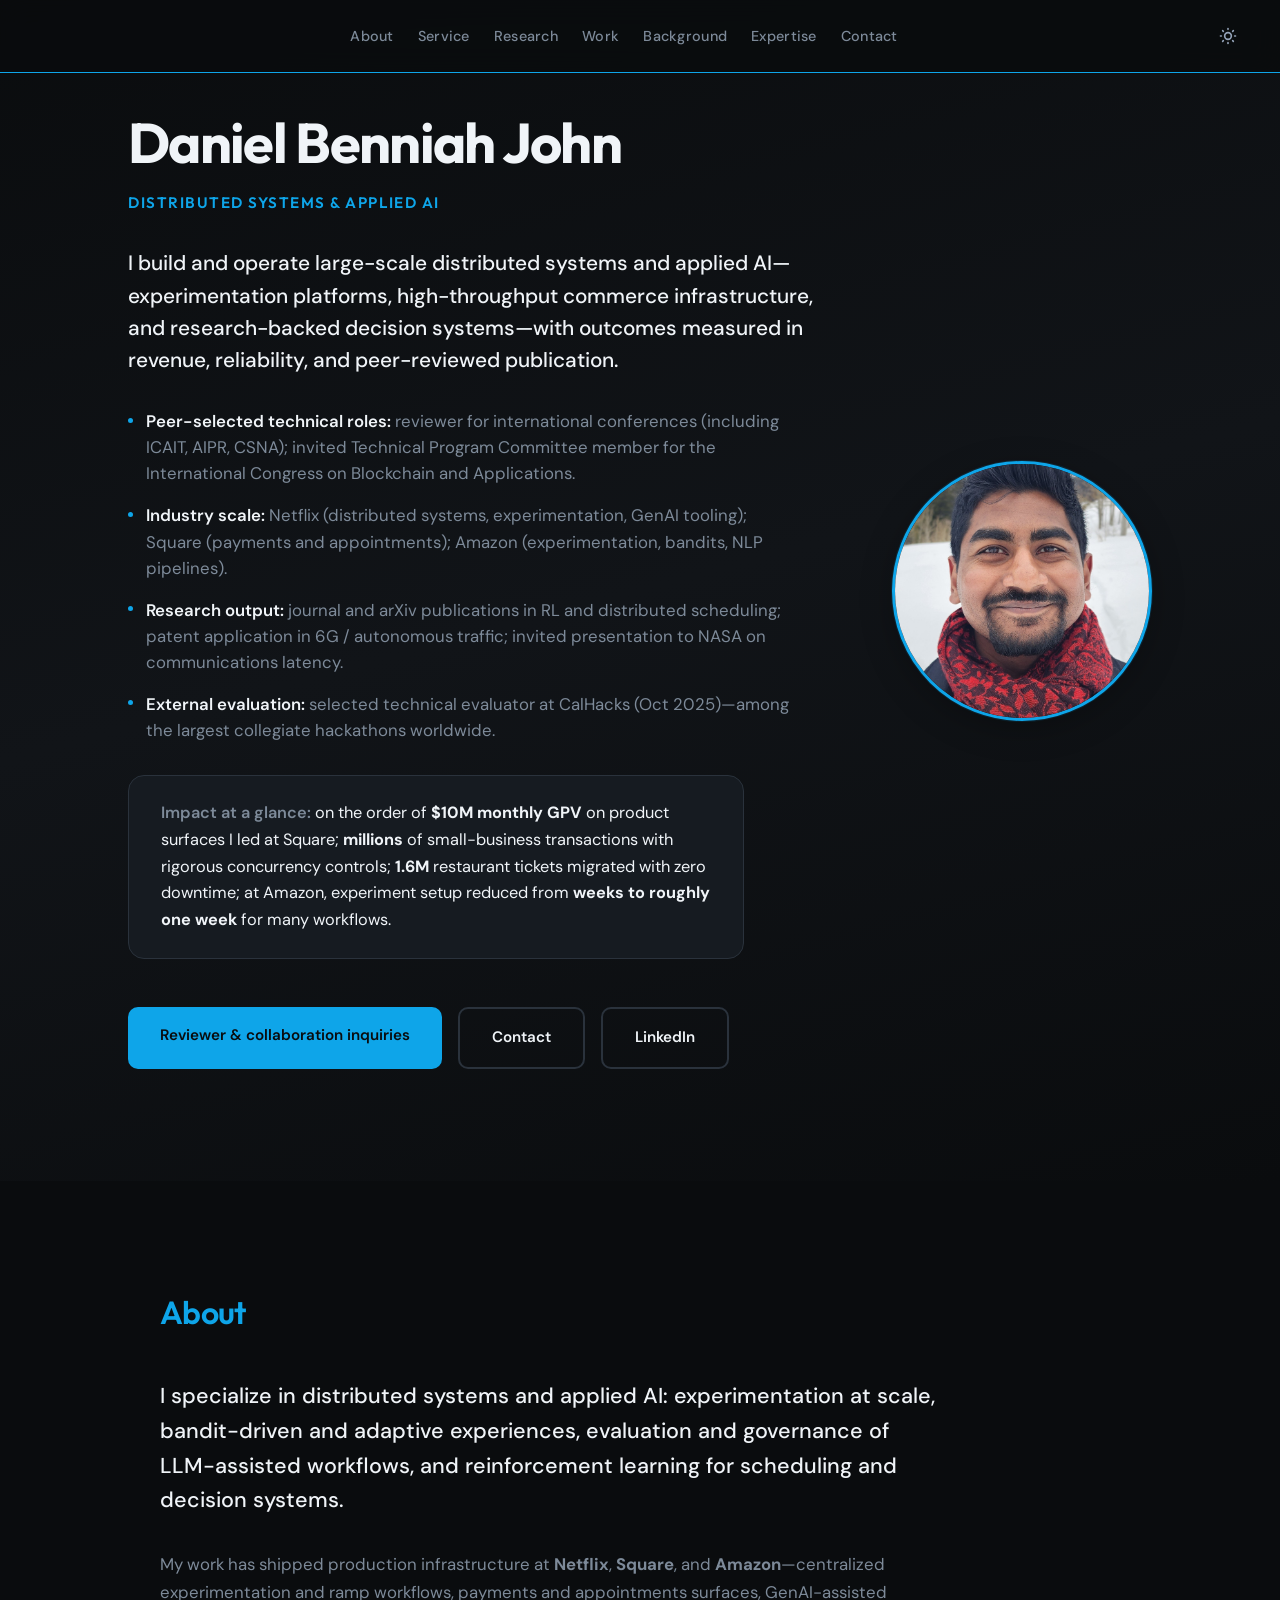
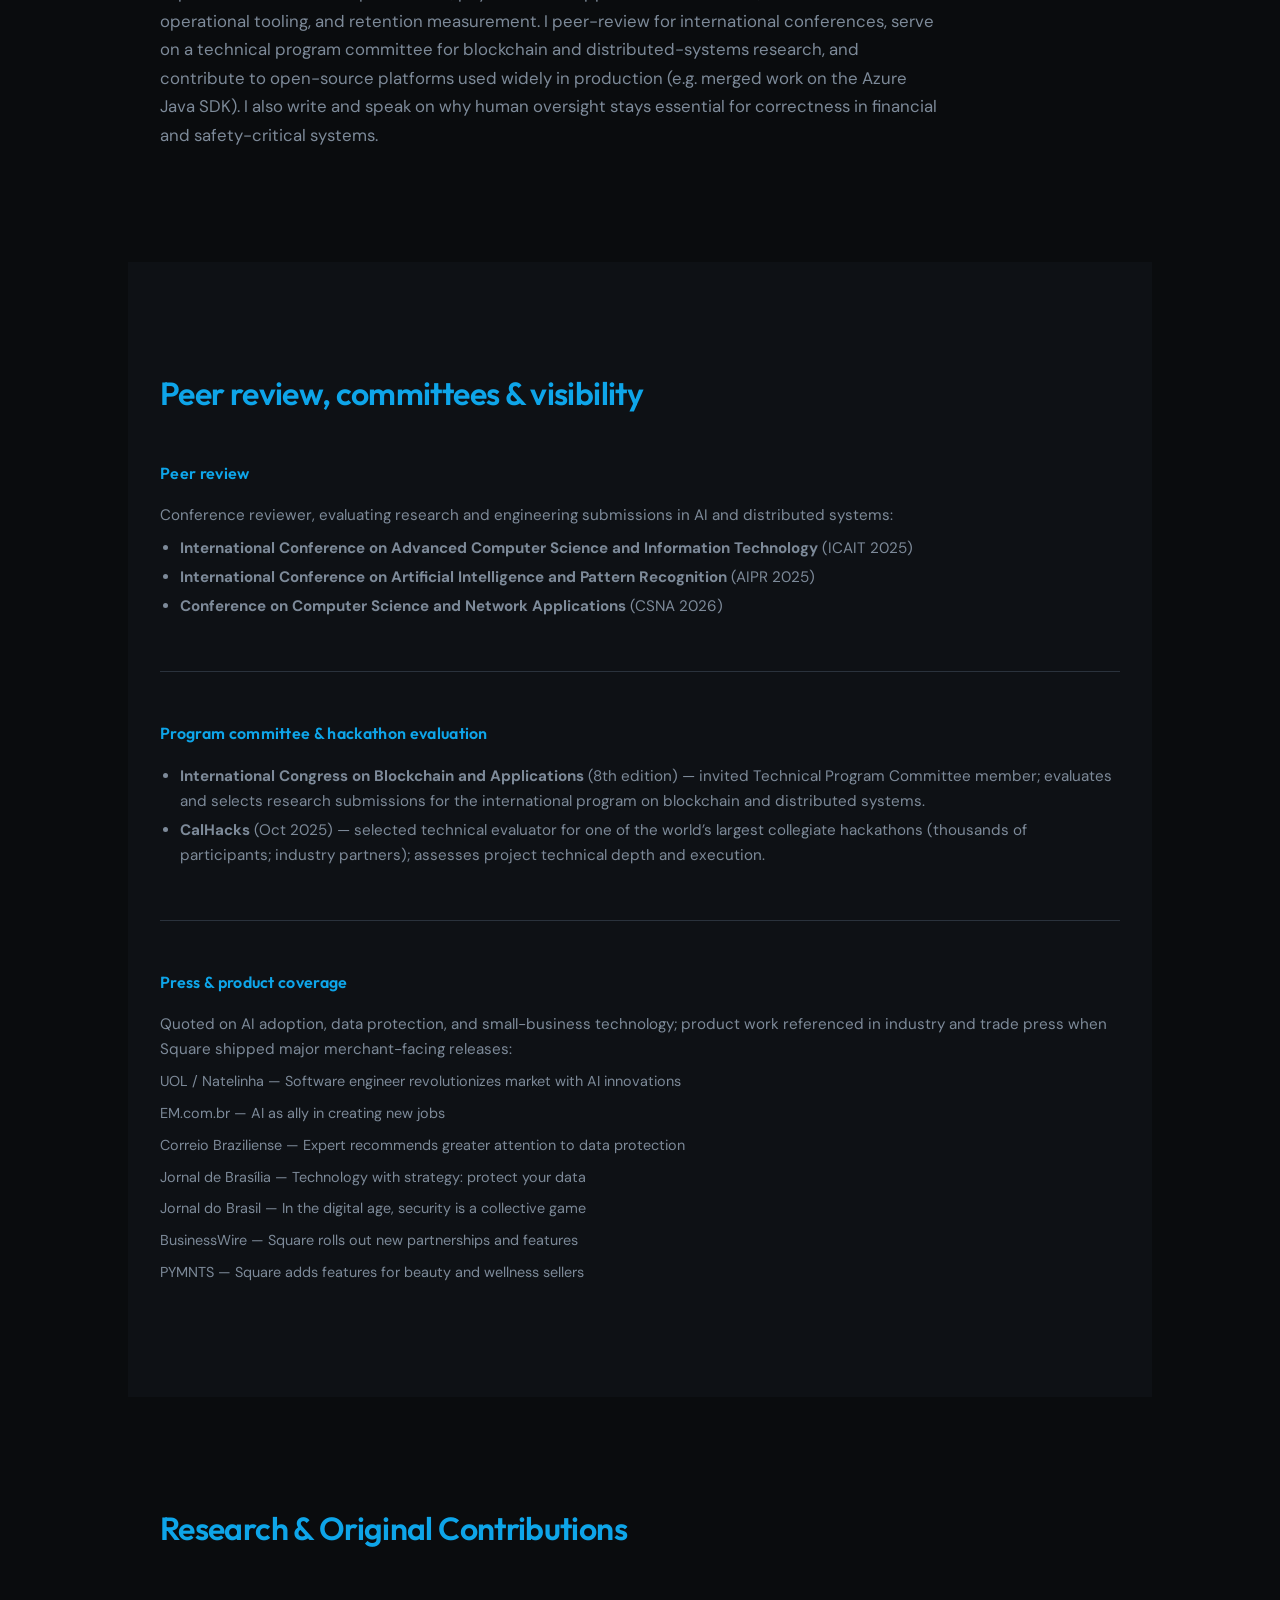
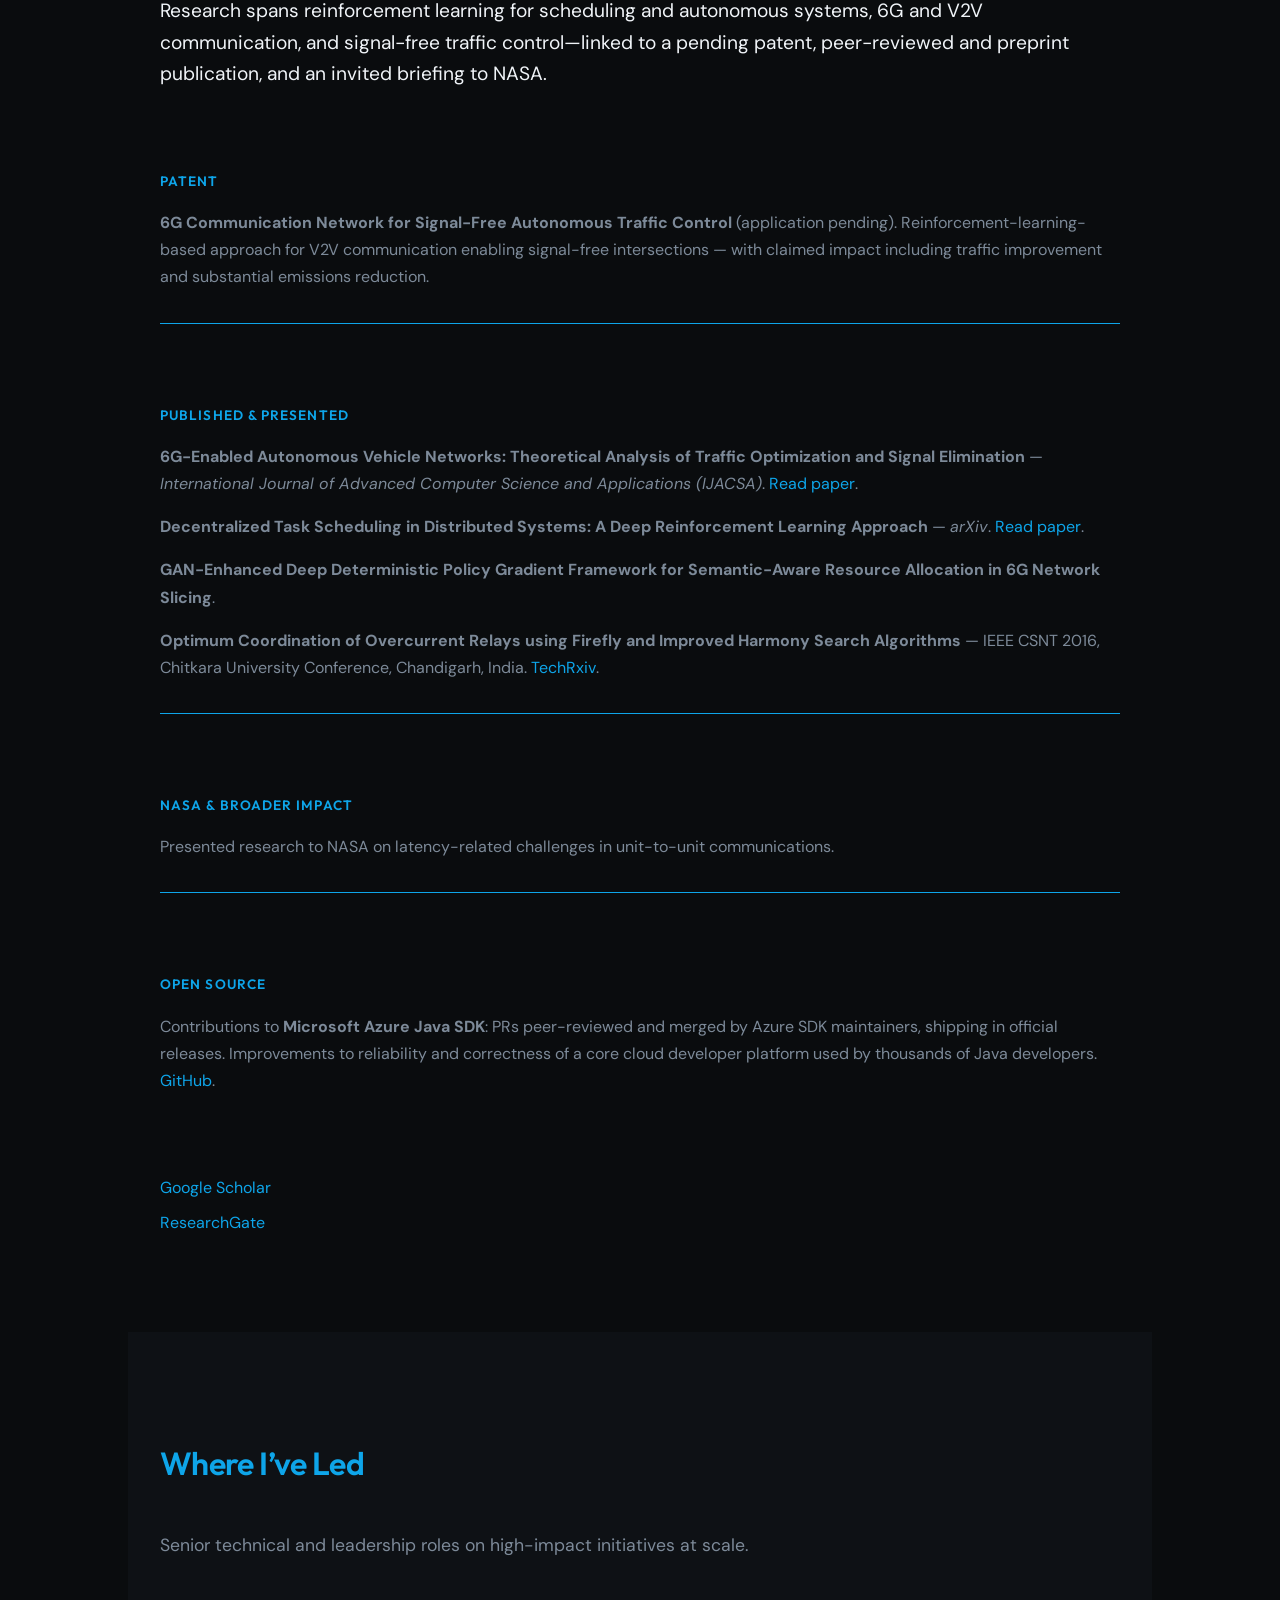
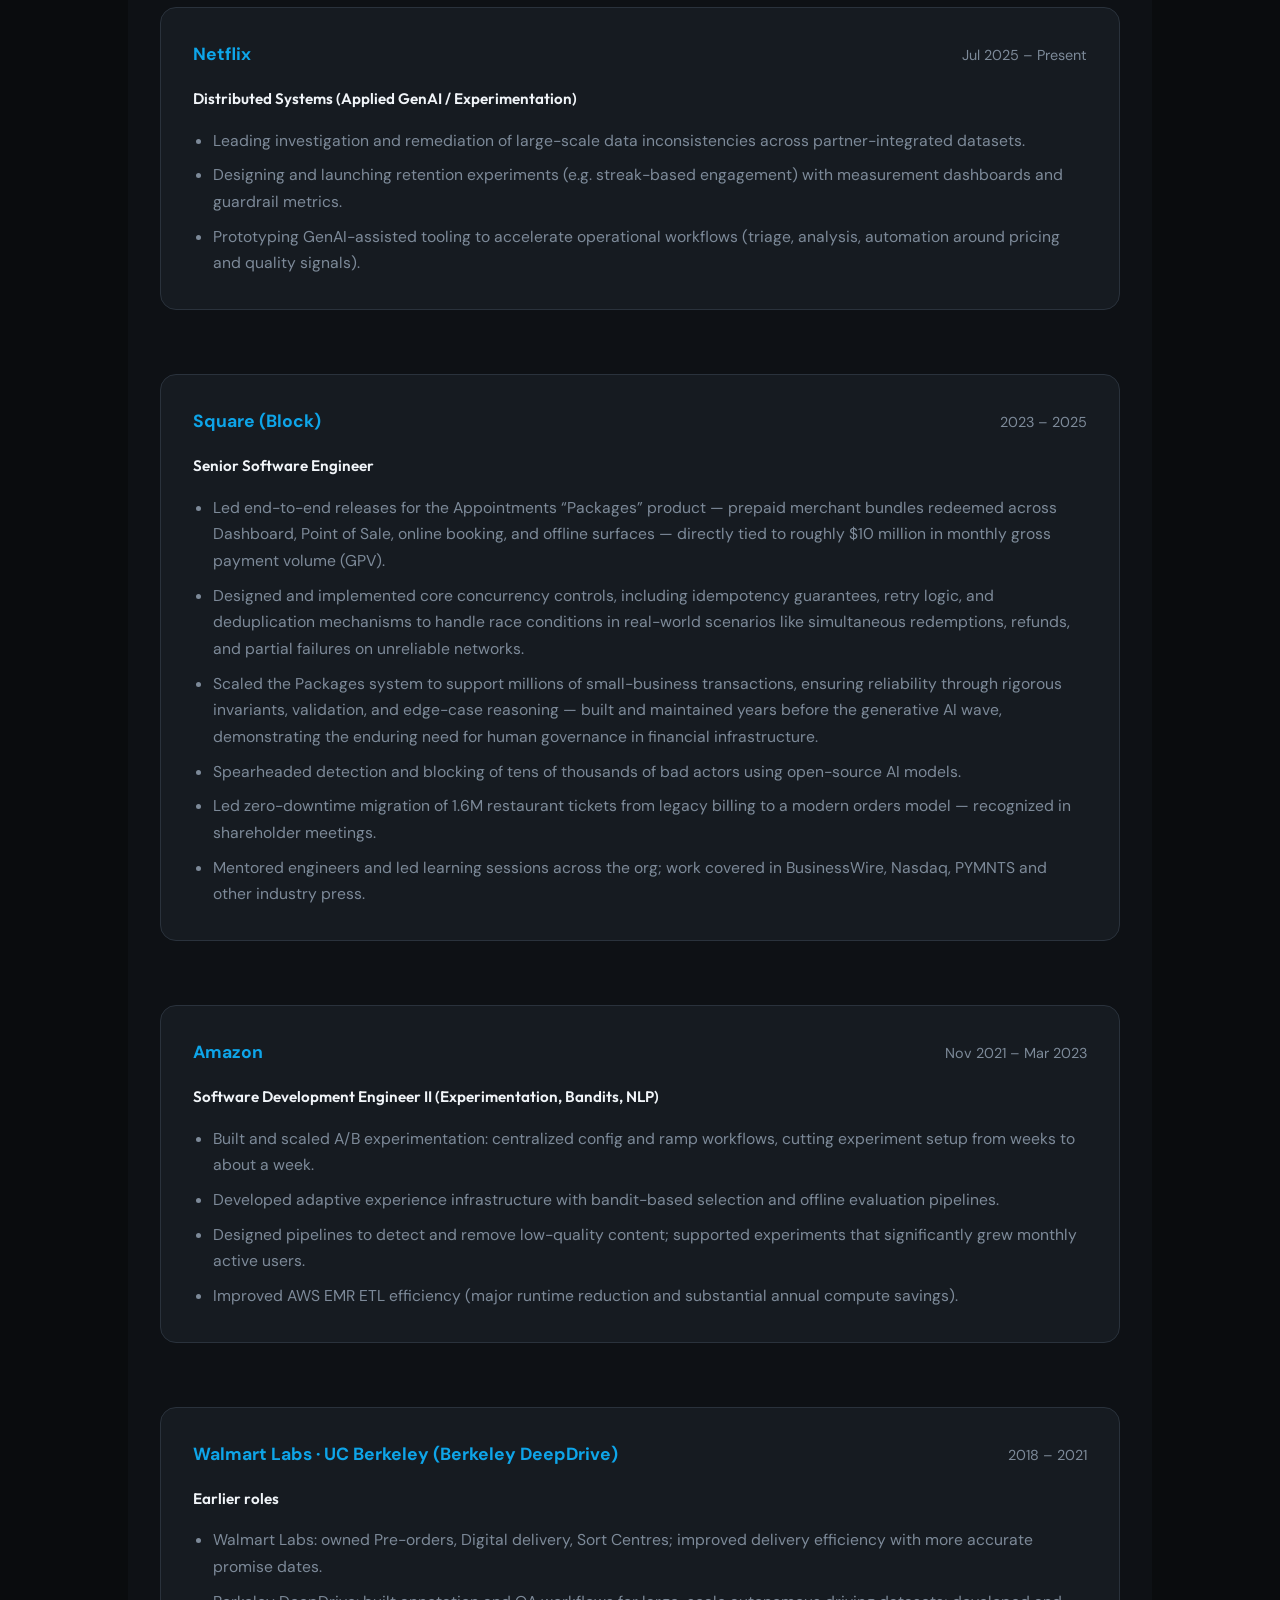
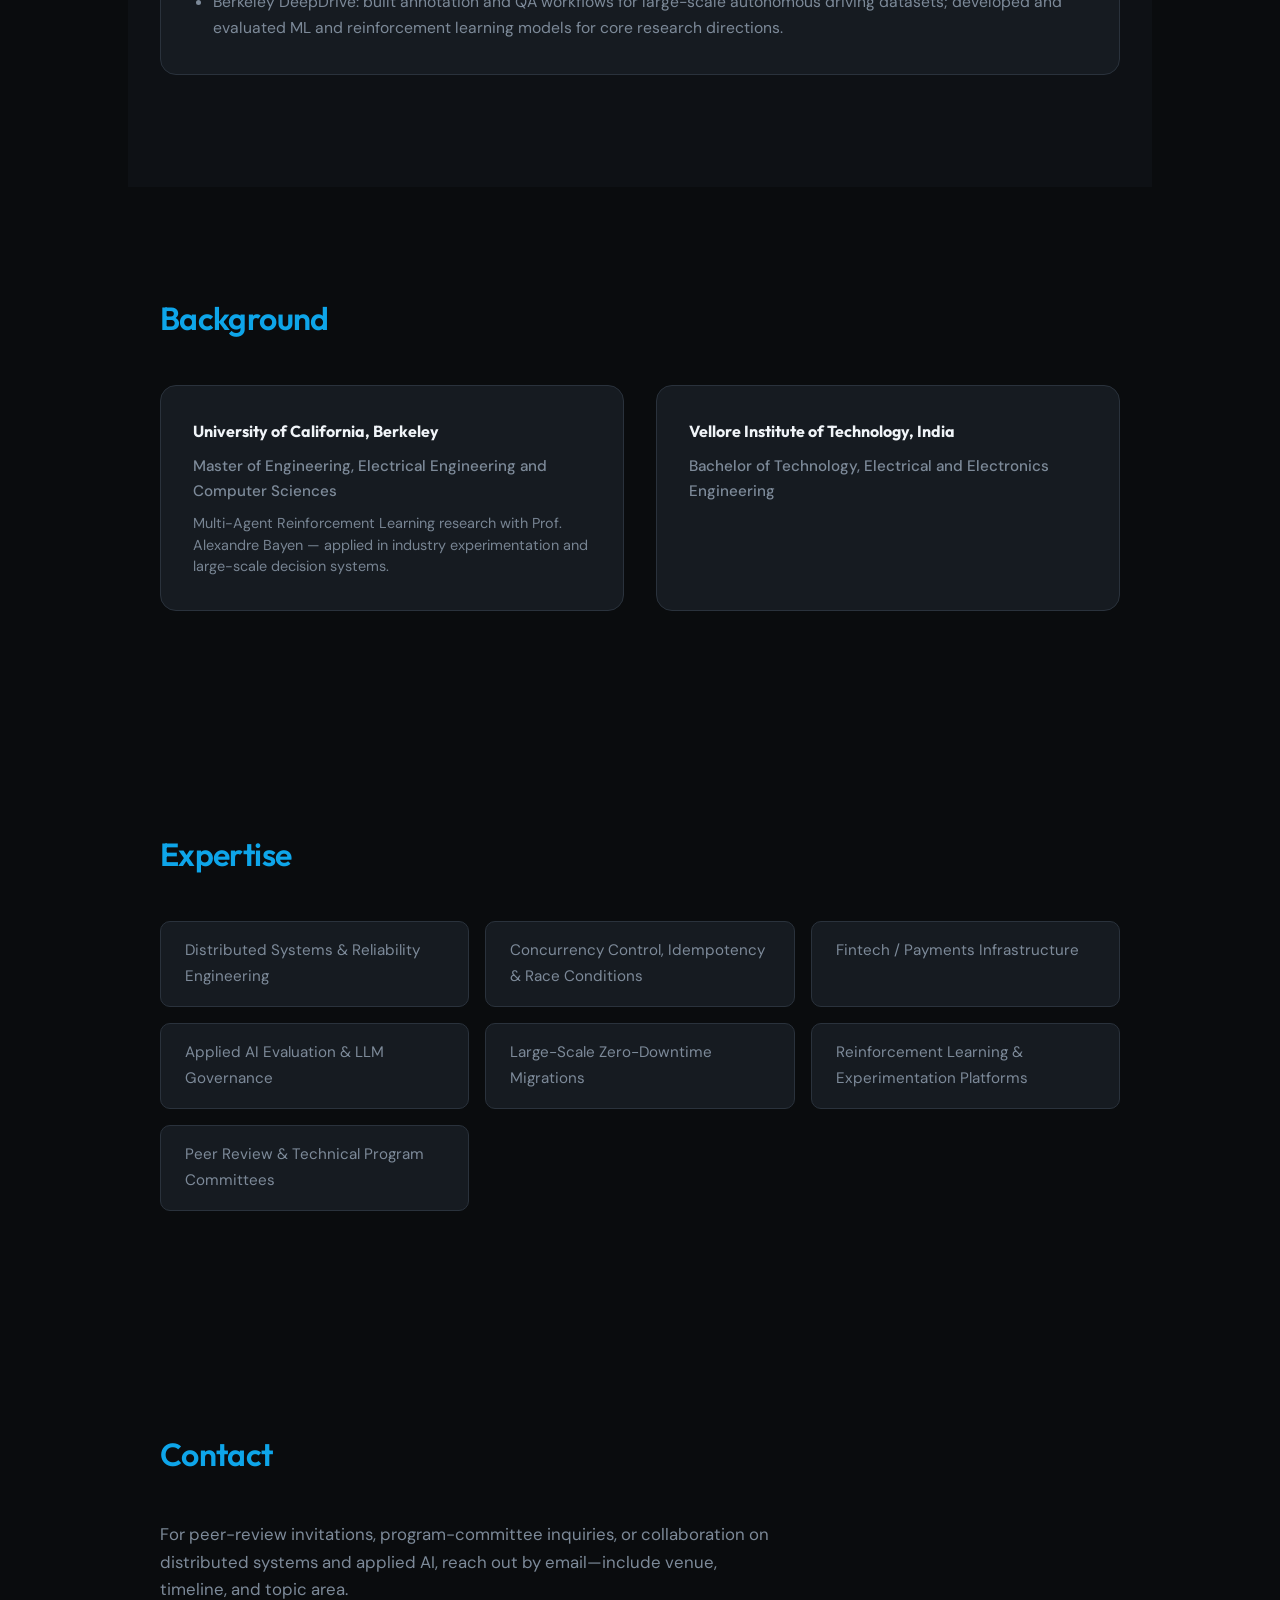
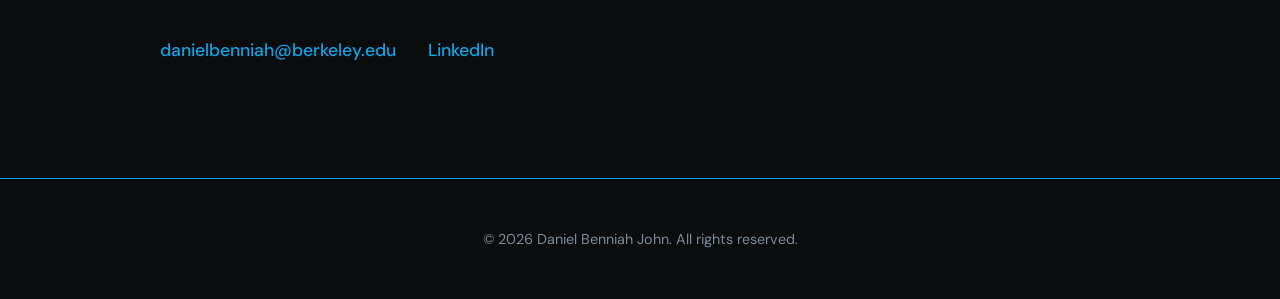
==== commit 4a41afb4: "Homepage changes" ====
--- a/index.html
+++ b/index.html
@@ -4,7 +4,7 @@
   <meta charset="UTF-8" />
   <meta name="viewport" content="width=device-width, initial-scale=1.0" />
   <title>Daniel Benniah John — Distributed Systems & Applied AI</title>
-  <meta name="description" content="Daniel Benniah John — Industry leader in large-scale AI infrastructure, reinforcement-learning decision systems, and cloud platform engineering. IEEE Senior Member. Netflix, Square, Amazon." />
+  <meta name="description" content="Daniel Benniah John — distributed systems and applied AI at Netflix, Square, and Amazon. Peer reviewer and program committee; published research; measurable impact on experimentation, payments, and reliability." />
   <link rel="preconnect" href="https://fonts.googleapis.com" />
   <link rel="preconnect" href="https://fonts.gstatic.com" crossorigin />
   <link href="https://fonts.googleapis.com/css2?family=DM+Sans:ital,opsz,wght@0,9..40,400;0,9..40,500;0,9..40,600;0,9..40,700&family=Outfit:wght@400;500;600;700&display=swap" rel="stylesheet" />
@@ -17,7 +17,7 @@
     </button>
     <nav class="nav">
       <a href="#about" class="nav-link">About</a>
-      <a href="#recognition" class="nav-link">Recognition</a>
+      <a href="#recognition" class="nav-link">Service</a>
       <a href="#research" class="nav-link">Research</a>
       <a href="#work" class="nav-link">Work</a>
       <a href="#education" class="nav-link">Background</a>
@@ -31,10 +31,18 @@
       <div class="hero-inner">
         <div class="hero-content">
           <h1 class="hero-title">Daniel Benniah John</h1>
-          <p class="hero-subtitle">Distributed systems & applied AI</p>
-          <p class="hero-tagline">I advance large-scale AI infrastructure, reinforcement-learning decision systems, and cloud platform engineering — while also writing and speaking on why human governance remains essential for correctness and reliability in financial systems.</p>
+          <p class="hero-subtitle">Distributed systems &amp; applied AI</p>
+          <p class="hero-authority">I build and operate large-scale distributed systems and applied AI—experimentation platforms, high-throughput commerce infrastructure, and research-backed decision systems—with outcomes measured in revenue, reliability, and peer-reviewed publication.</p>
+          <ul class="hero-signals" aria-label="Credibility and selection">
+            <li><strong>Peer-selected technical roles:</strong> reviewer for international conferences (including ICAIT, AIPR, CSNA); invited Technical Program Committee member for the International Congress on Blockchain and Applications.</li>
+            <li><strong>Industry scale:</strong> Netflix (distributed systems, experimentation, GenAI tooling); Square (payments and appointments); Amazon (experimentation, bandits, NLP pipelines).</li>
+            <li><strong>Research output:</strong> journal and arXiv publications in RL and distributed scheduling; patent application in 6G / autonomous traffic; invited presentation to NASA on communications latency.</li>
+            <li><strong>External evaluation:</strong> selected technical evaluator at CalHacks (Oct&nbsp;2025)—among the largest collegiate hackathons worldwide.</li>
+          </ul>
+          <p class="hero-impact"><strong>Impact at a glance:</strong> on the order of <strong>$10M monthly GPV</strong> on product surfaces I led at Square; <strong>millions</strong> of small-business transactions with rigorous concurrency controls; <strong>1.6M</strong> restaurant tickets migrated with zero downtime; at Amazon, experiment setup reduced from <strong>weeks to roughly one week</strong> for many workflows.</p>
           <div class="hero-cta">
-            <a href="#contact" class="btn btn-primary">Get in touch</a>
+            <a href="mailto:danielbenniah@berkeley.edu?subject=Peer%20review%20or%20collaboration%20inquiry" class="btn btn-primary">Reviewer &amp; collaboration inquiries</a>
+            <a href="#contact" class="btn btn-outline">Contact</a>
             <a href="https://linkedin.com/in/danielbenniah" class="btn btn-outline" target="_blank" rel="noopener">LinkedIn</a>
           </div>
         </div>
@@ -45,17 +53,17 @@
     <section id="about" class="section about">
       <h2 class="section-title">About</h2>
       <div class="about-content">
-        <p class="lead">I specialize in the intersection of distributed systems and applied AI: experimentation at scale, bandit-driven and adaptive experiences, LLM evaluation, and multi-agent reinforcement learning.</p>
-        <p>My work has driven critical infrastructure and product outcomes at <strong>Netflix</strong>, <strong>Square</strong>, and <strong>Amazon</strong> — from centralized experimentation and ramp frameworks to GenAI-assisted tooling and retention systems. I’m an <strong>IEEE Senior Member</strong> (a distinction held by roughly 10% of IEEE’s membership), and I’ve been invited to judge industry awards and conference programs, peer-review for leading venues, and contribute to open-source platforms used by thousands of developers worldwide.</p>
+        <p class="lead">I specialize in distributed systems and applied AI: experimentation at scale, bandit-driven and adaptive experiences, evaluation and governance of LLM-assisted workflows, and reinforcement learning for scheduling and decision systems.</p>
+        <p>My work has shipped production infrastructure at <strong>Netflix</strong>, <strong>Square</strong>, and <strong>Amazon</strong>—centralized experimentation and ramp workflows, payments and appointments surfaces, GenAI-assisted operational tooling, and retention measurement. I peer-review for international conferences, serve on a technical program committee for blockchain and distributed-systems research, and contribute to open-source platforms used widely in production (e.g. merged work on the Azure Java SDK). I also write and speak on why human oversight stays essential for correctness in financial and safety-critical systems.</p>
       </div>
     </section>
 
     <section id="recognition" class="section recognition">
-      <h2 class="section-title">Recognition & Service</h2>
+      <h2 class="section-title">Peer review, committees &amp; visibility</h2>
       <div class="recognition-list">
         <article class="recognition-block">
-          <h3>Peer Review</h3>
-          <p>Journal and conference reviewer, evaluating research and engineering submissions in AI and distributed systems:</p>
+          <h3>Peer review</h3>
+          <p>Conference reviewer, evaluating research and engineering submissions in AI and distributed systems:</p>
           <ul>
             <li><strong>International Conference on Advanced Computer Science and Information Technology</strong> (ICAIT 2025)</li>
             <li><strong>International Conference on Artificial Intelligence and Pattern Recognition</strong> (AIPR 2025)</li>
@@ -63,8 +71,15 @@
           </ul>
         </article>
         <article class="recognition-block">
-          <h3>Press & Media</h3>
-          <p>Featured in press on AI innovation and data protection, and <strong>recognized for impact for using AI for small businesses</strong>. Coverage includes:</p>
+          <h3>Program committee &amp; hackathon evaluation</h3>
+          <ul>
+            <li><strong>International Congress on Blockchain and Applications</strong> (8th edition) — invited Technical Program Committee member; evaluates and selects research submissions for the international program on blockchain and distributed systems.</li>
+            <li><strong>CalHacks</strong> (Oct&nbsp;2025) — selected technical evaluator for one of the world’s largest collegiate hackathons (thousands of participants; industry partners); assesses project technical depth and execution.</li>
+          </ul>
+        </article>
+        <article class="recognition-block">
+          <h3>Press &amp; product coverage</h3>
+          <p>Quoted on AI adoption, data protection, and small-business technology; product work referenced in industry and trade press when Square shipped major merchant-facing releases:</p>
           <ul class="press-links">
             <li><a href="https://natelinha.uol.com.br/famosos/2023/11/18/engenheiro-de-software-revoluciona-o-mercado-com-inovacoes-em-inteligencia-artificial-223627.php" target="_blank" rel="noopener">UOL / Natelinha — Software engineer revolutionizes market with AI innovations</a></li>
             <li><a href="https://www.em.com.br/colunistas/fabiano-moraes/2025/03/7092946-inteligencia-artificial-surge-como-aliada-a-criacao-de-novos-postos-de-trab.html" target="_blank" rel="noopener">EM.com.br — AI as ally in creating new jobs</a></li>
@@ -75,26 +90,13 @@
             <li><a href="https://www.pymnts.com/back-office/2024/square-adds-sales-and-back-office-features-for-beauty-and-wellness-sellers/" target="_blank" rel="noopener">PYMNTS — Square adds features for beauty and wellness sellers</a></li>
           </ul>
         </article>
-        <article class="recognition-block">
-          <h3>Judging & Program Committees</h3>
-          <ul>
-            <li><strong>Globee Awards for Artificial Intelligence</strong> — Judge for internationally recognized, merit-based awards that recognize products, services, and organizations in AI worldwide through independent peer review by industry professionals.</li>
-            <li><strong>Globee Awards for Global Disruptors</strong> — Judge for the Globee® suite of business awards that recognize innovation and disruption across industries globally.</li>
-            <li><strong>CalHacks</strong> (Oct 2025) — Judge for one of the world’s largest collegiate hackathons, with thousands of participants and industry partners; evaluates technical and innovative projects.</li>
-            <li><strong>International Congress on Blockchain and Applications</strong> (8th edition) — Invited Technical Program Committee member; evaluates and selects research submissions for this international conference on blockchain and distributed systems.</li>
-          </ul>
-        </article>
-        <article class="recognition-block">
-          <h3>IEEE Senior Member</h3>
-          <p>Elevated to Senior Member in 2025. Only about 10% of IEEE’s ~500,000 members achieve this grade, based on professional achievement and endorsement by current Senior Members.</p>
-        </article>
       </div>
     </section>
 
     <section id="research" class="section research">
       <h2 class="section-title">Research & Original Contributions</h2>
       <div class="research-content">
-        <p class="lead">My research focuses on reinforcement learning for autonomous systems, 6G and V2V communication, and signal-free traffic control — with a patent, published work, and presentations to organizations such as NASA.</p>
+        <p class="lead">Research spans reinforcement learning for scheduling and autonomous systems, 6G and V2V communication, and signal-free traffic control—linked to a pending patent, peer-reviewed and preprint publication, and an invited briefing to NASA.</p>
         <div class="research-highlights">
           <div class="highlight-item">
             <h3>Patent</h3>
@@ -204,15 +206,16 @@
         <li>Fintech / Payments Infrastructure</li>
         <li>Applied AI Evaluation & LLM Governance</li>
         <li>Large-Scale Zero-Downtime Migrations</li>
-        <li>Reinforcement Learning & Experimentation Platforms</li>
-        <li>IEEE Senior Member</li>
+        <li>Reinforcement Learning &amp; Experimentation Platforms</li>
+        <li>Peer Review &amp; Technical Program Committees</li>
       </ul>
     </section>
 
     <section id="contact" class="section contact">
       <h2 class="section-title">Contact</h2>
+      <p class="contact-intro">For peer-review invitations, program-committee inquiries, or collaboration on distributed systems and applied AI, reach out by email—include venue, timeline, and topic area.</p>
       <div class="contact-links">
-        <a href="mailto:danielbenniah@berkeley.edu" class="contact-link">danielbenniah@berkeley.edu</a>
+        <a href="mailto:danielbenniah@berkeley.edu?subject=Peer%20review%20or%20collaboration%20inquiry" class="contact-link">danielbenniah@berkeley.edu</a>
         <a href="https://linkedin.com/in/danielbenniah" target="_blank" rel="noopener" class="contact-link">LinkedIn</a>
       </div>
     </section>
--- a/css/styles.css
+++ b/css/styles.css
@@ -295,17 +295,75 @@
   margin: 0 0 var(--space-xl);
 }
 
-.hero-tagline {
-  font-size: clamp(1.05rem, 2vw, 1.25rem);
-  color: var(--text-muted);
-  max-width: 52ch;
-  margin: 0 0 var(--space-2xl);
-  line-height: 1.75;
-  font-weight: 400;
-  hyphens: auto;
-}
+.hero-authority {
+  font-size: clamp(1.08rem, 2vw, 1.3rem);
+  color: var(--text);
+  font-weight: 500;
+  max-width: 56ch;
+  margin: 0 auto var(--space-xl);
+  line-height: 1.55;
+  text-align: left;
+}
+
+.hero-signals {
+  list-style: none;
+  padding: 0;
+  margin: 0 auto var(--space-xl);
+  max-width: 56ch;
+  text-align: left;
+}
+
+.hero-signals li {
+  position: relative;
+  padding-left: 1.1rem;
+  margin-bottom: var(--space-md);
+  font-size: clamp(0.95rem, 1.6vw, 1.05rem);
+  color: var(--text-muted);
+  line-height: 1.55;
+}
+
+.hero-signals li:last-child {
+  margin-bottom: 0;
+}
+
+.hero-signals li::before {
+  content: "";
+  position: absolute;
+  left: 0;
+  top: 0.55em;
+  width: 5px;
+  height: 5px;
+  border-radius: 50%;
+  background: var(--accent);
+}
+
+.hero-signals strong {
+  color: var(--text);
+  font-weight: 600;
+}
+
+.hero-impact {
+  font-size: clamp(0.95rem, 1.5vw, 1.02rem);
+  color: var(--text);
+  background: var(--surface);
+  border: 1px solid var(--border);
+  border-radius: var(--radius-lg);
+  padding: var(--space-lg) var(--space-xl);
+  margin: 0 auto var(--space-2xl);
+  max-width: 56ch;
+  line-height: 1.65;
+  text-align: left;
+}
+
+.hero-impact strong:first-of-type {
+  color: var(--text-muted);
+  font-weight: 600;
+}
+
 @media (min-width: 768px) {
-  .hero-inner .hero-tagline {
+  .hero-inner .hero-authority,
+  .hero-inner .hero-signals,
+  .hero-inner .hero-impact {
     margin-left: 0;
     margin-right: 0;
   }
@@ -648,6 +706,14 @@
   border-bottom: none;
 }
 
+.contact-intro {
+  margin: 0 0 var(--space-xl);
+  max-width: 52ch;
+  color: var(--text-muted);
+  font-size: 1.05rem;
+  line-height: 1.65;
+}
+
 .contact-links {
   display: flex;
   flex-wrap: wrap;
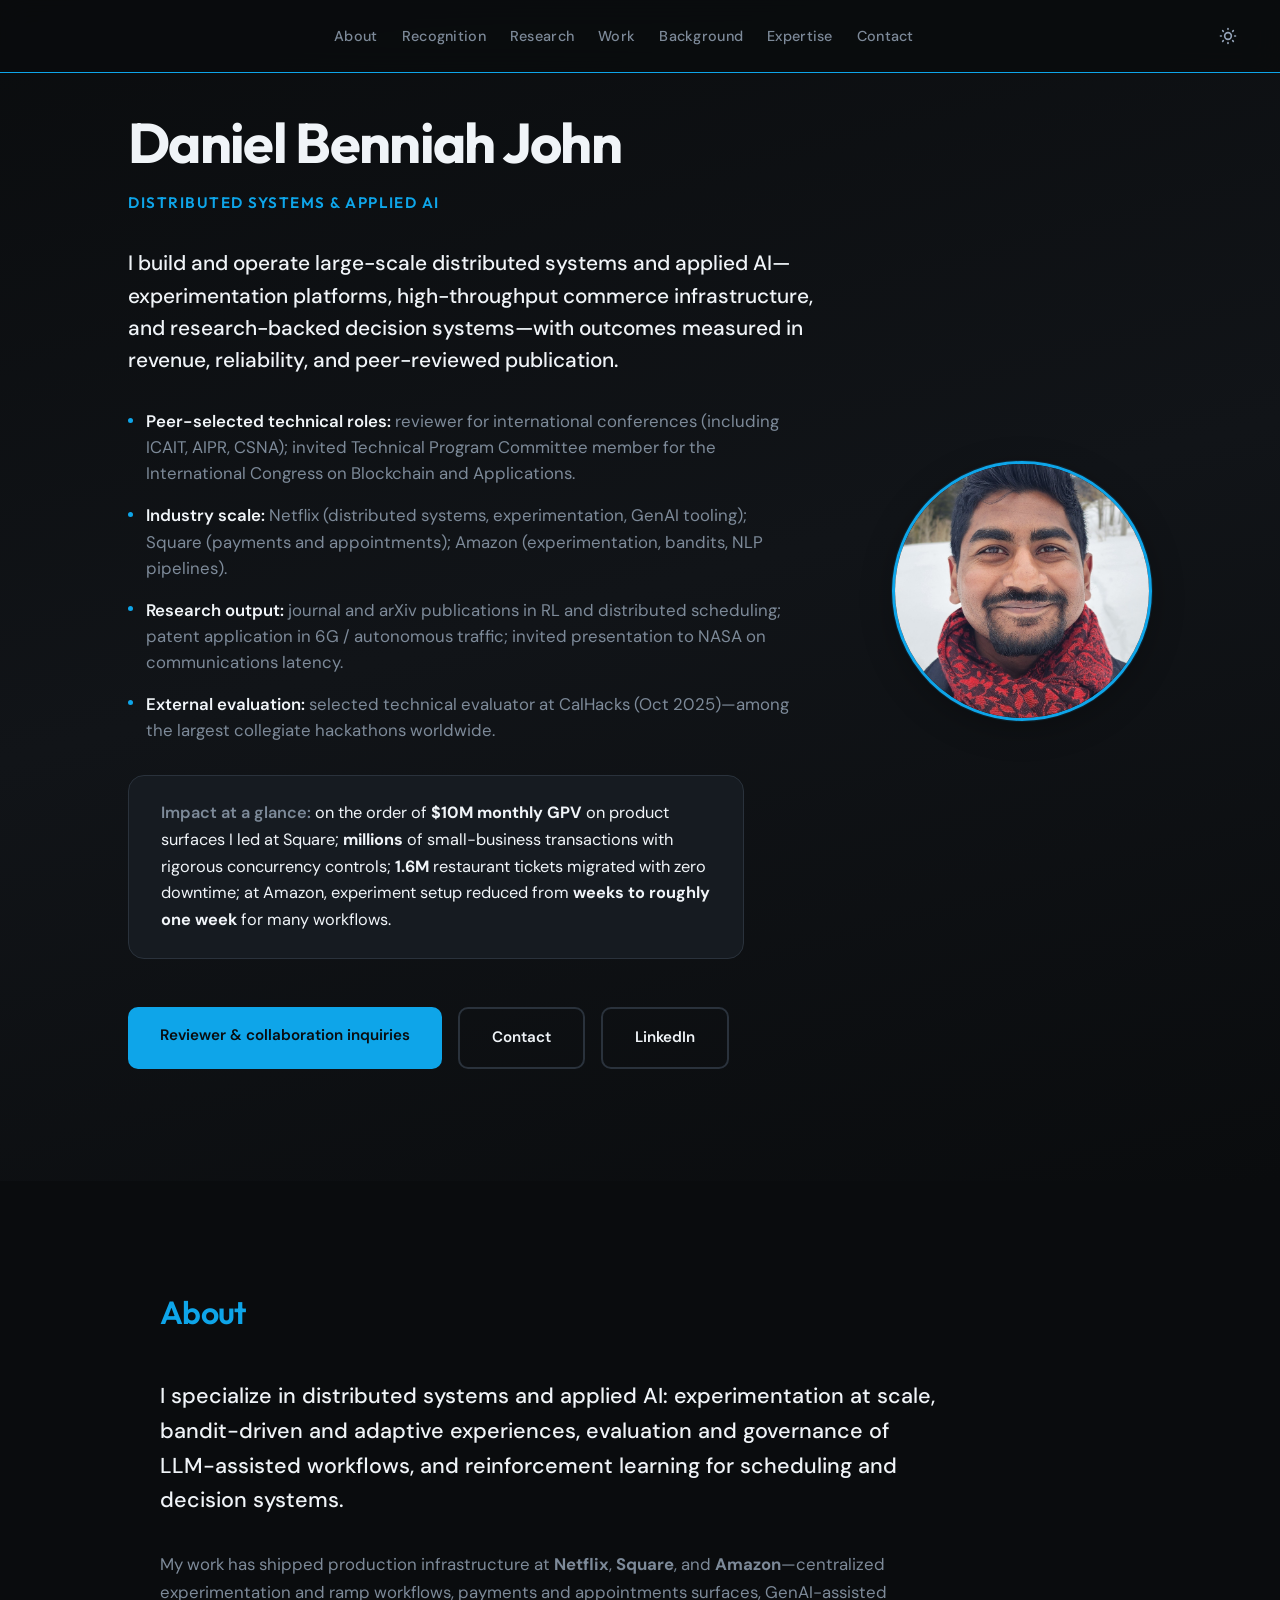
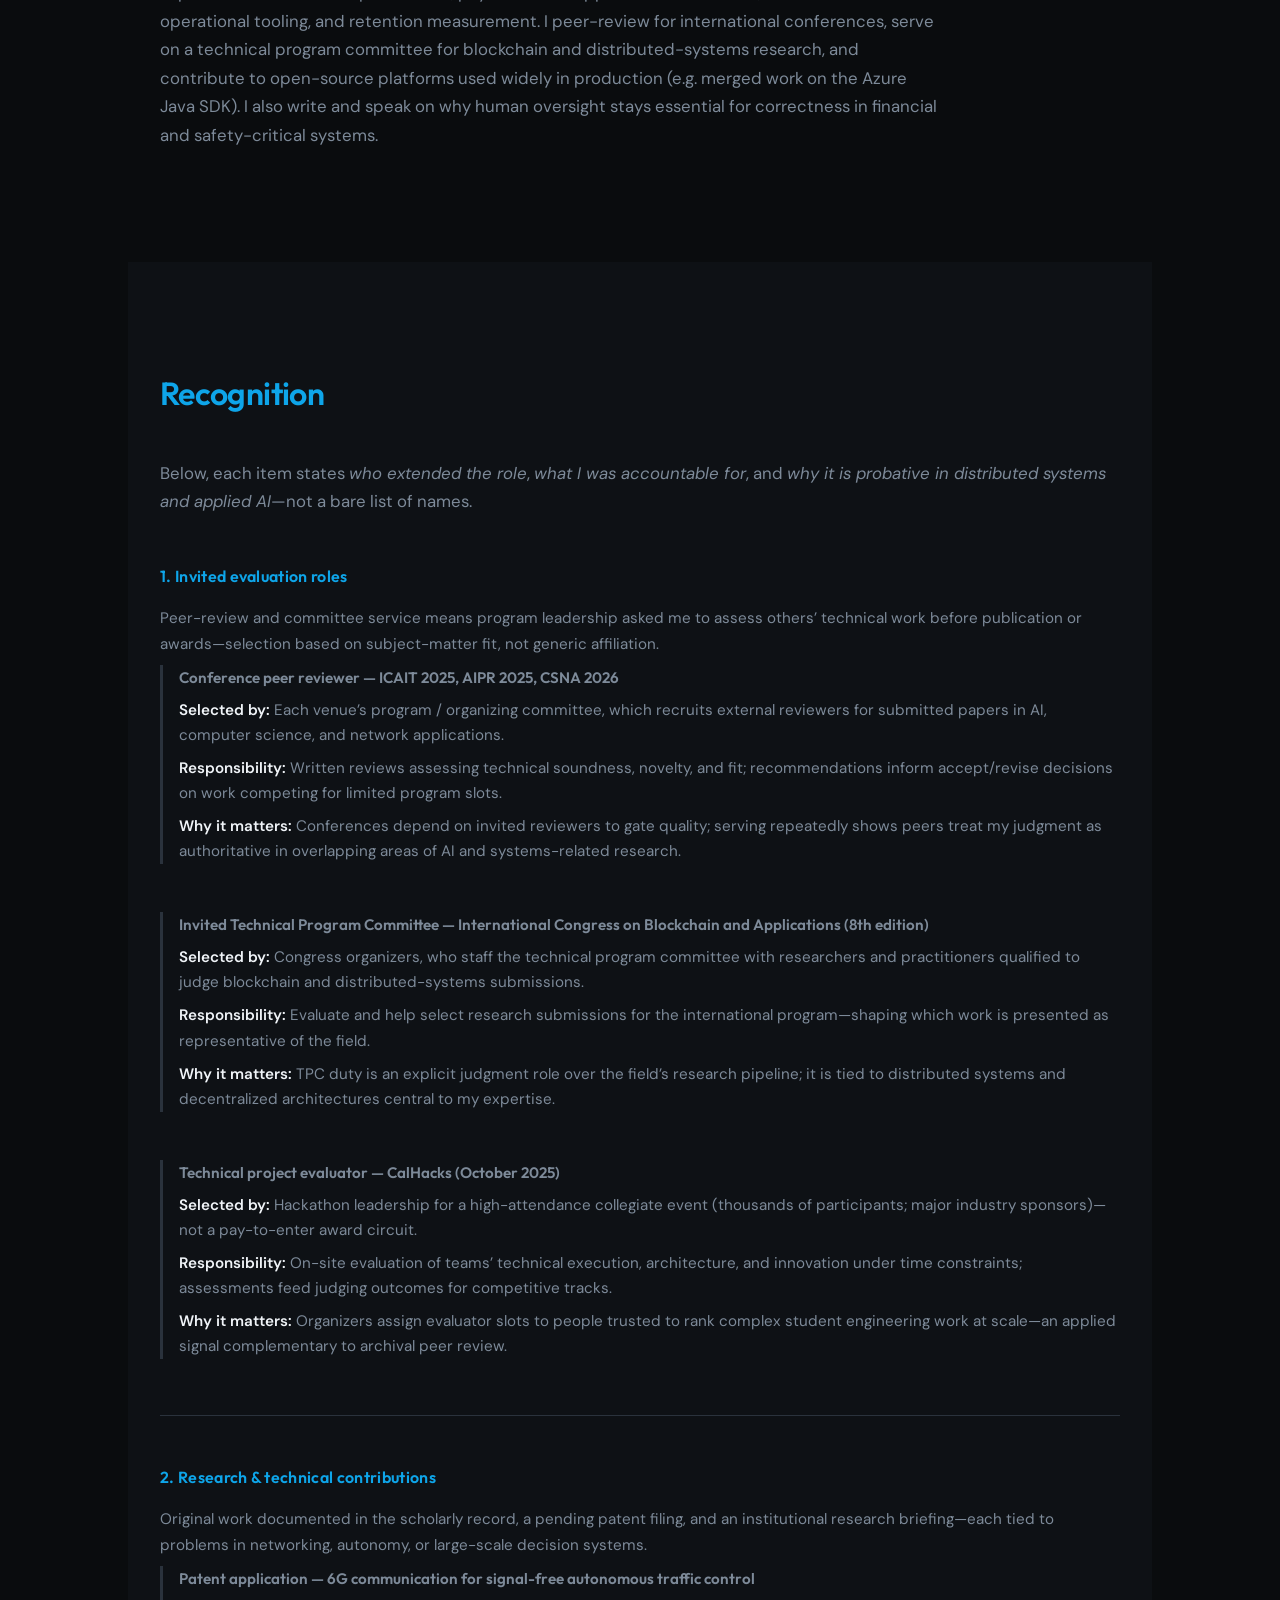
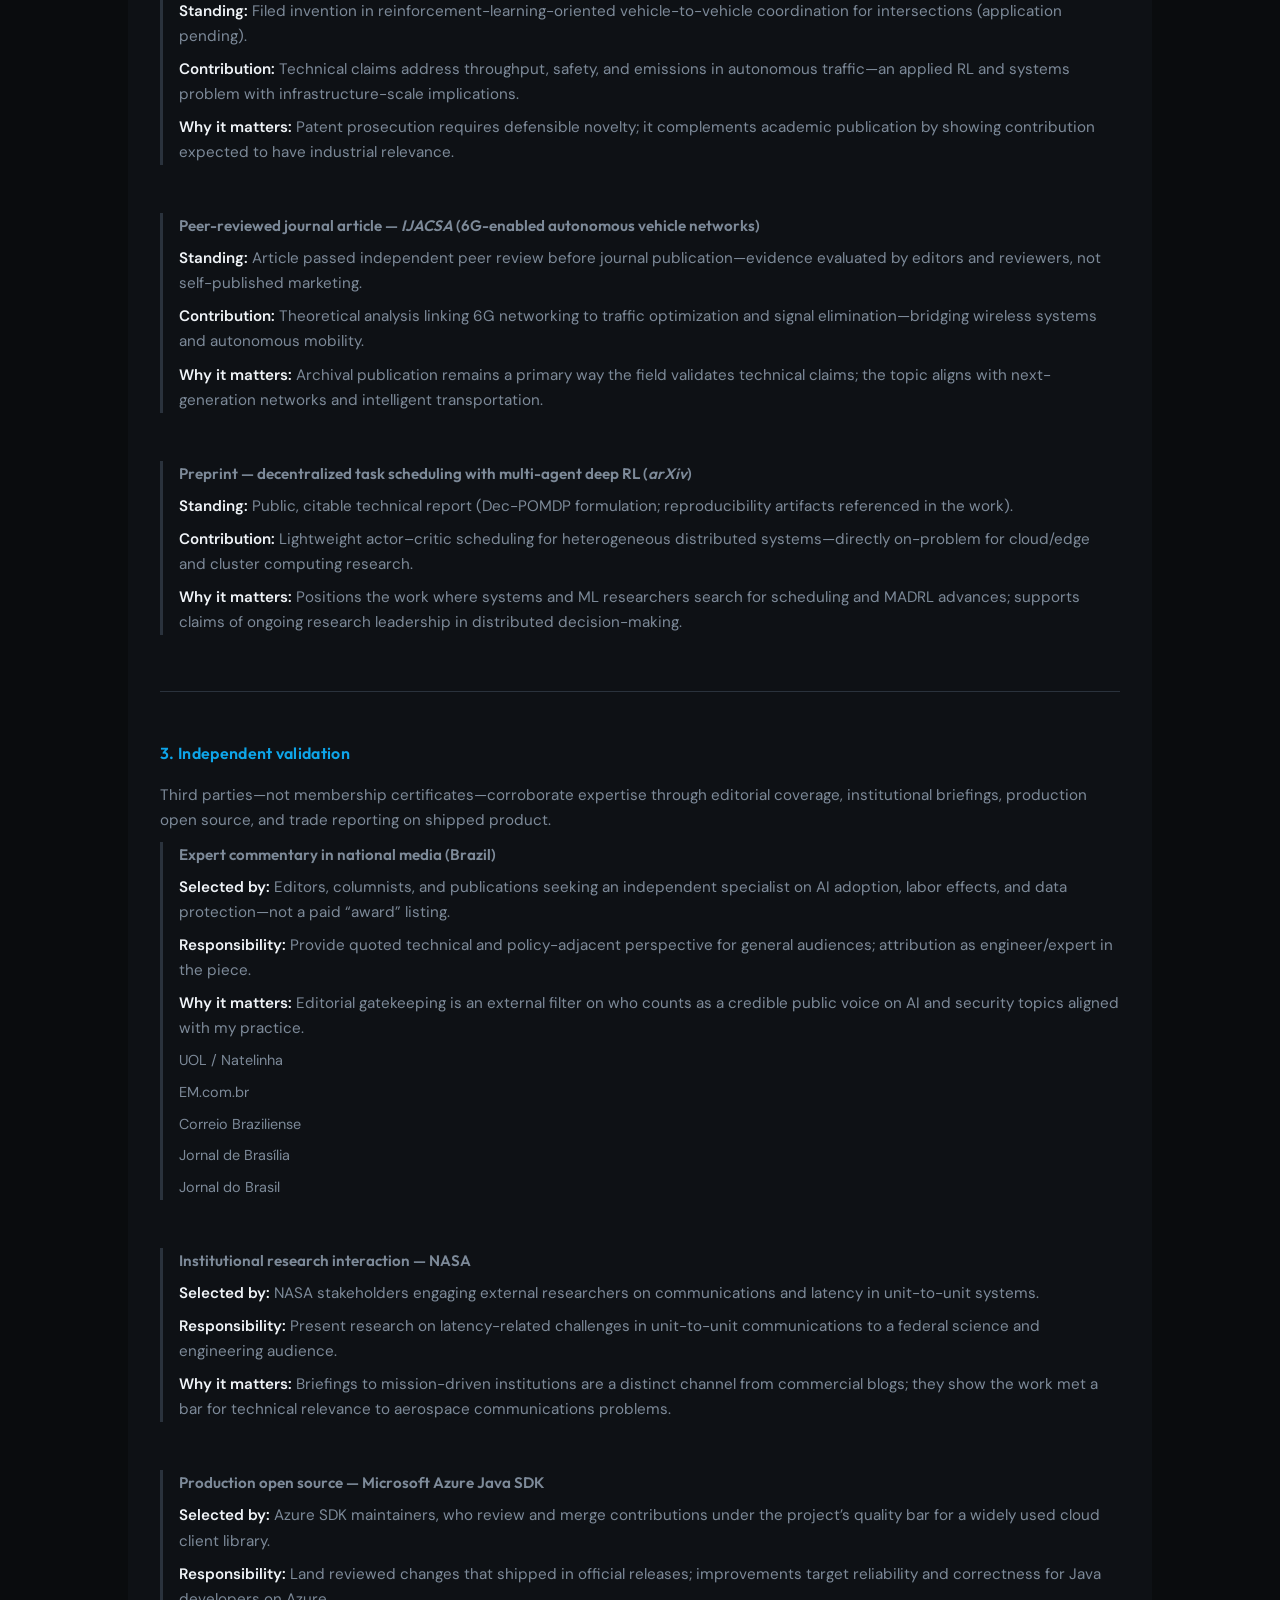
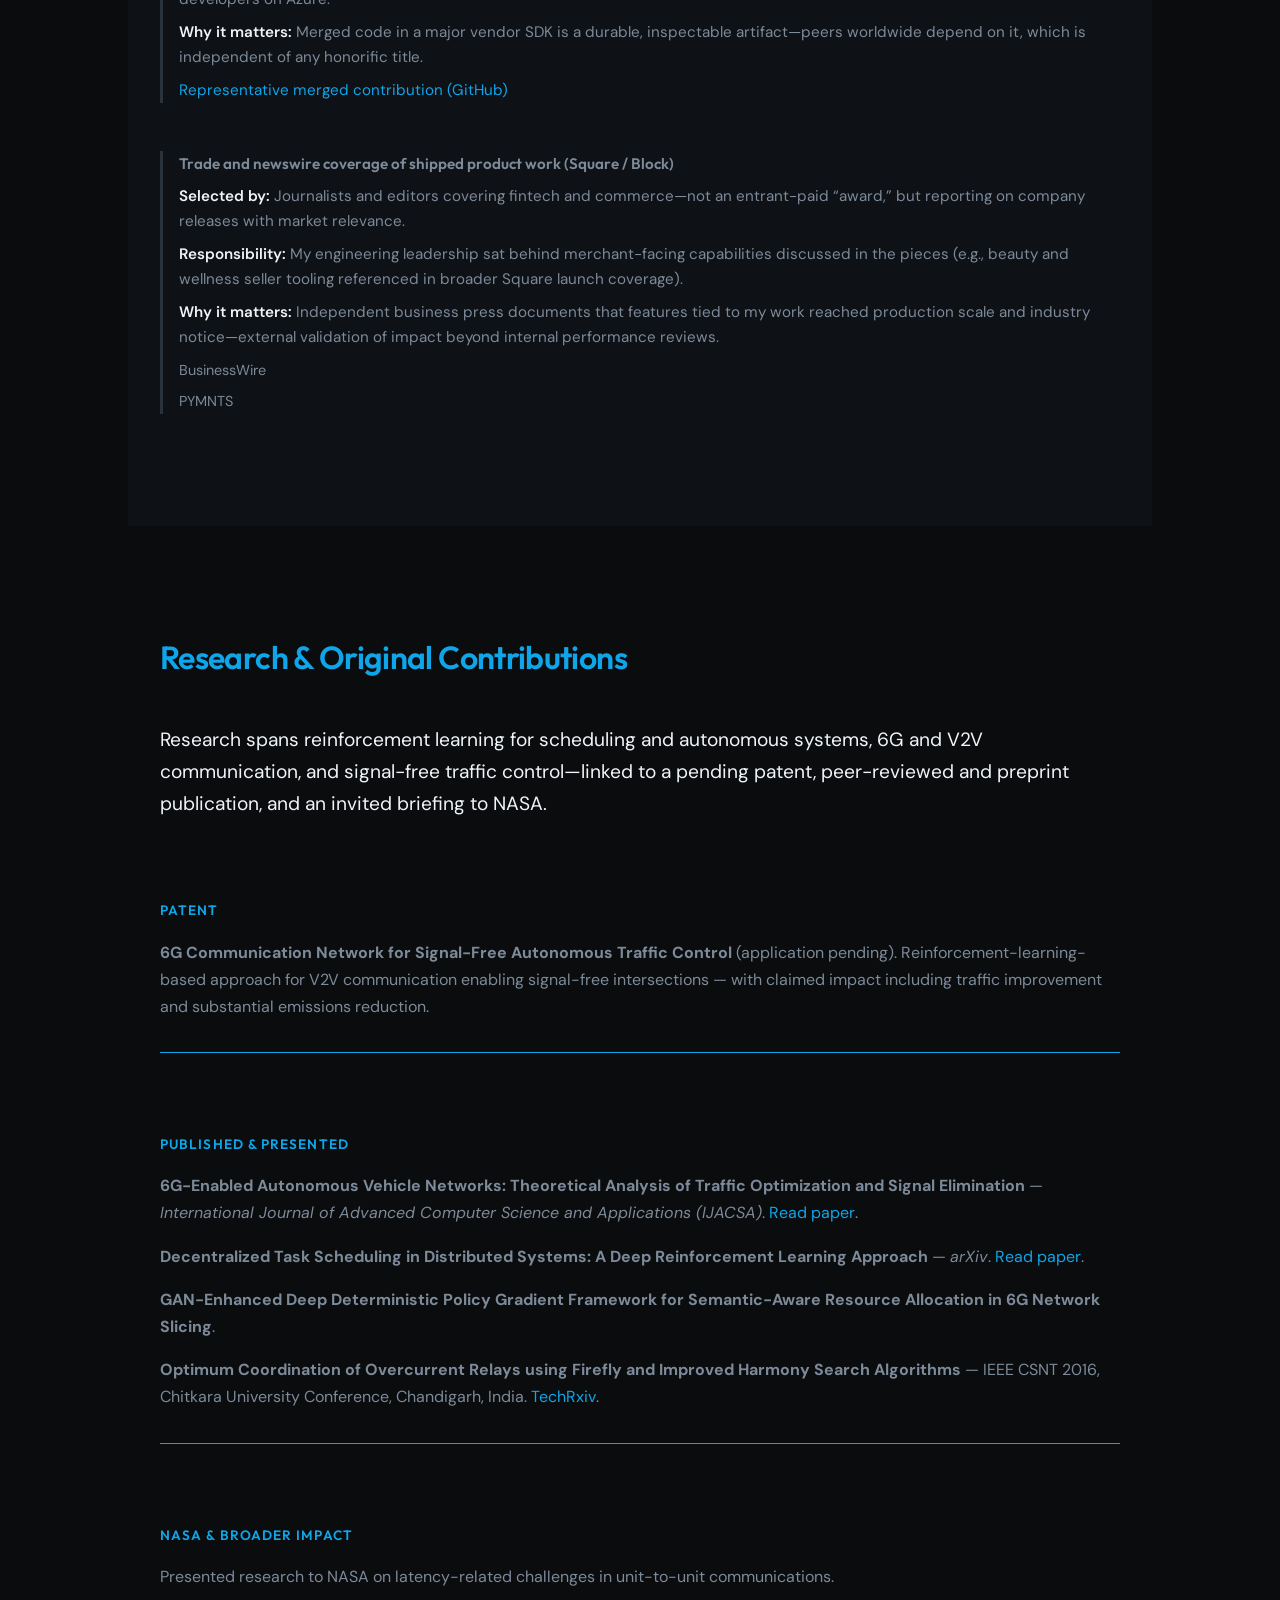
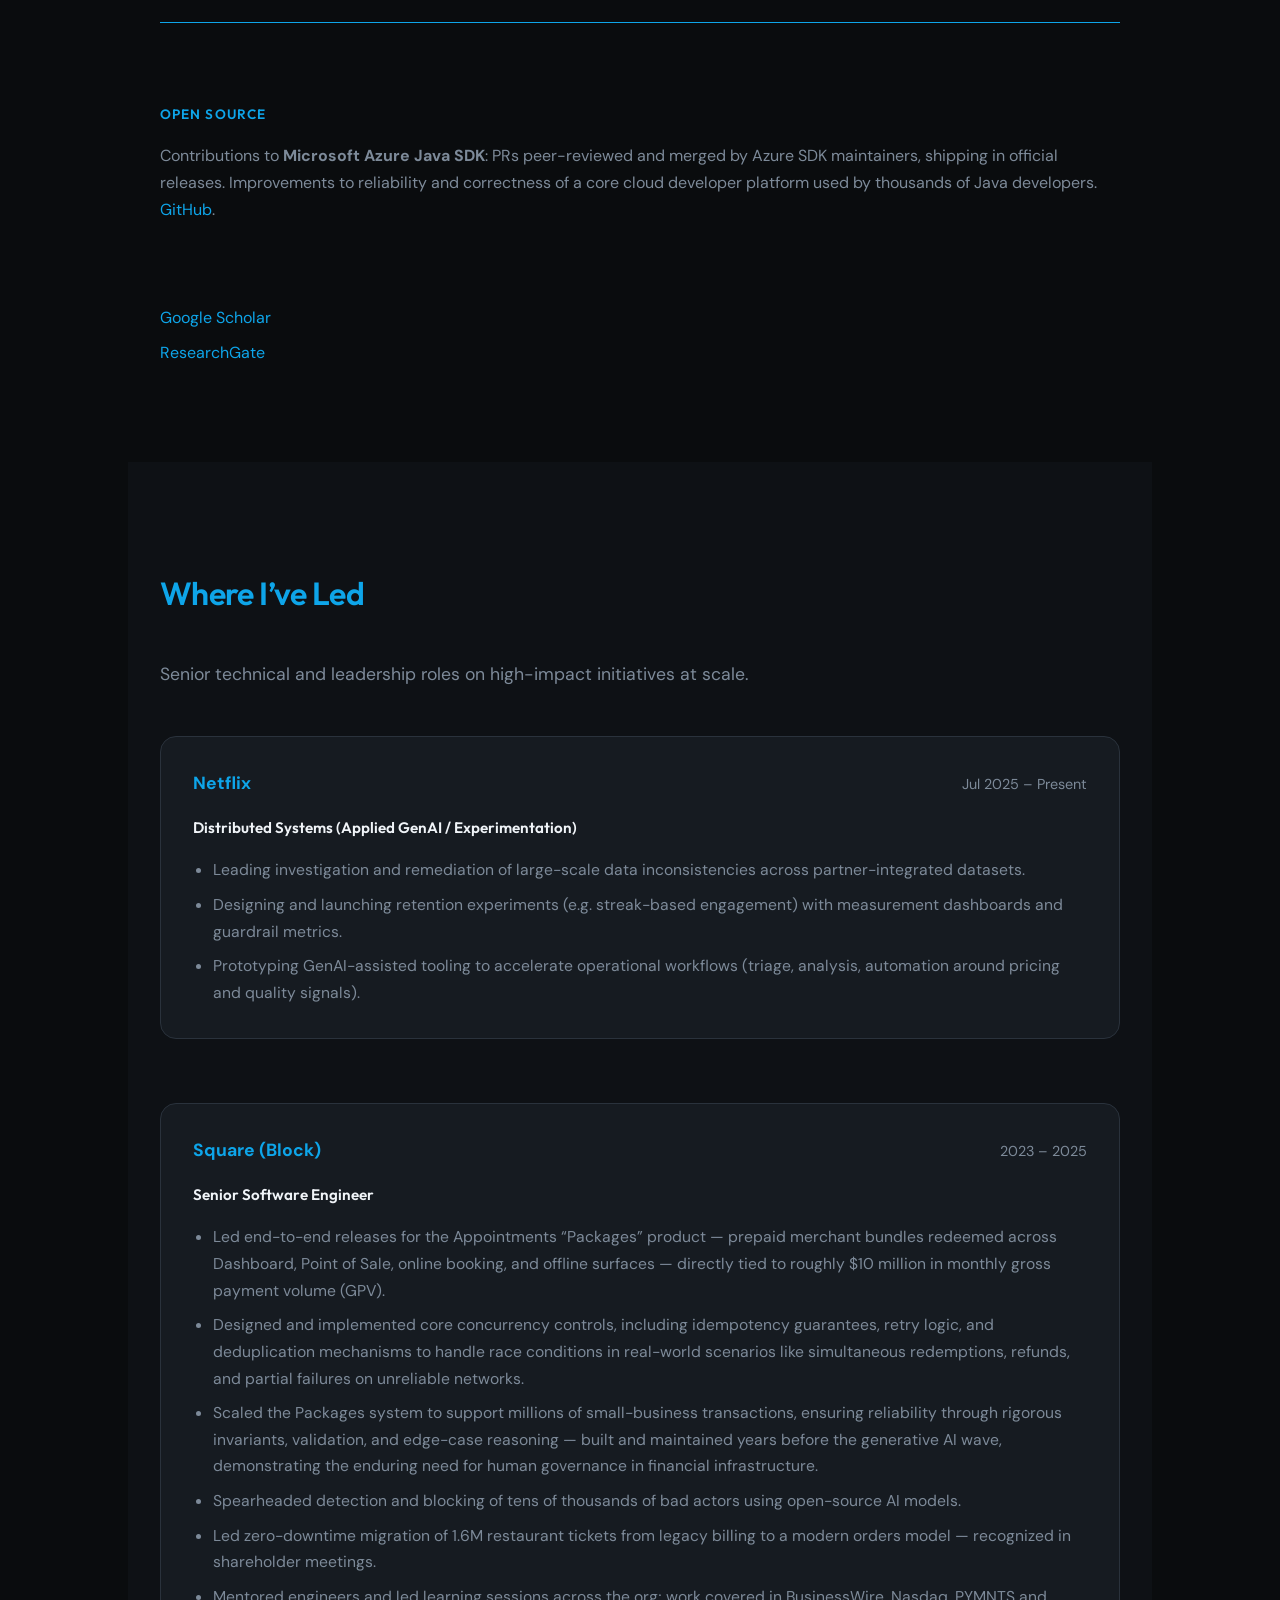
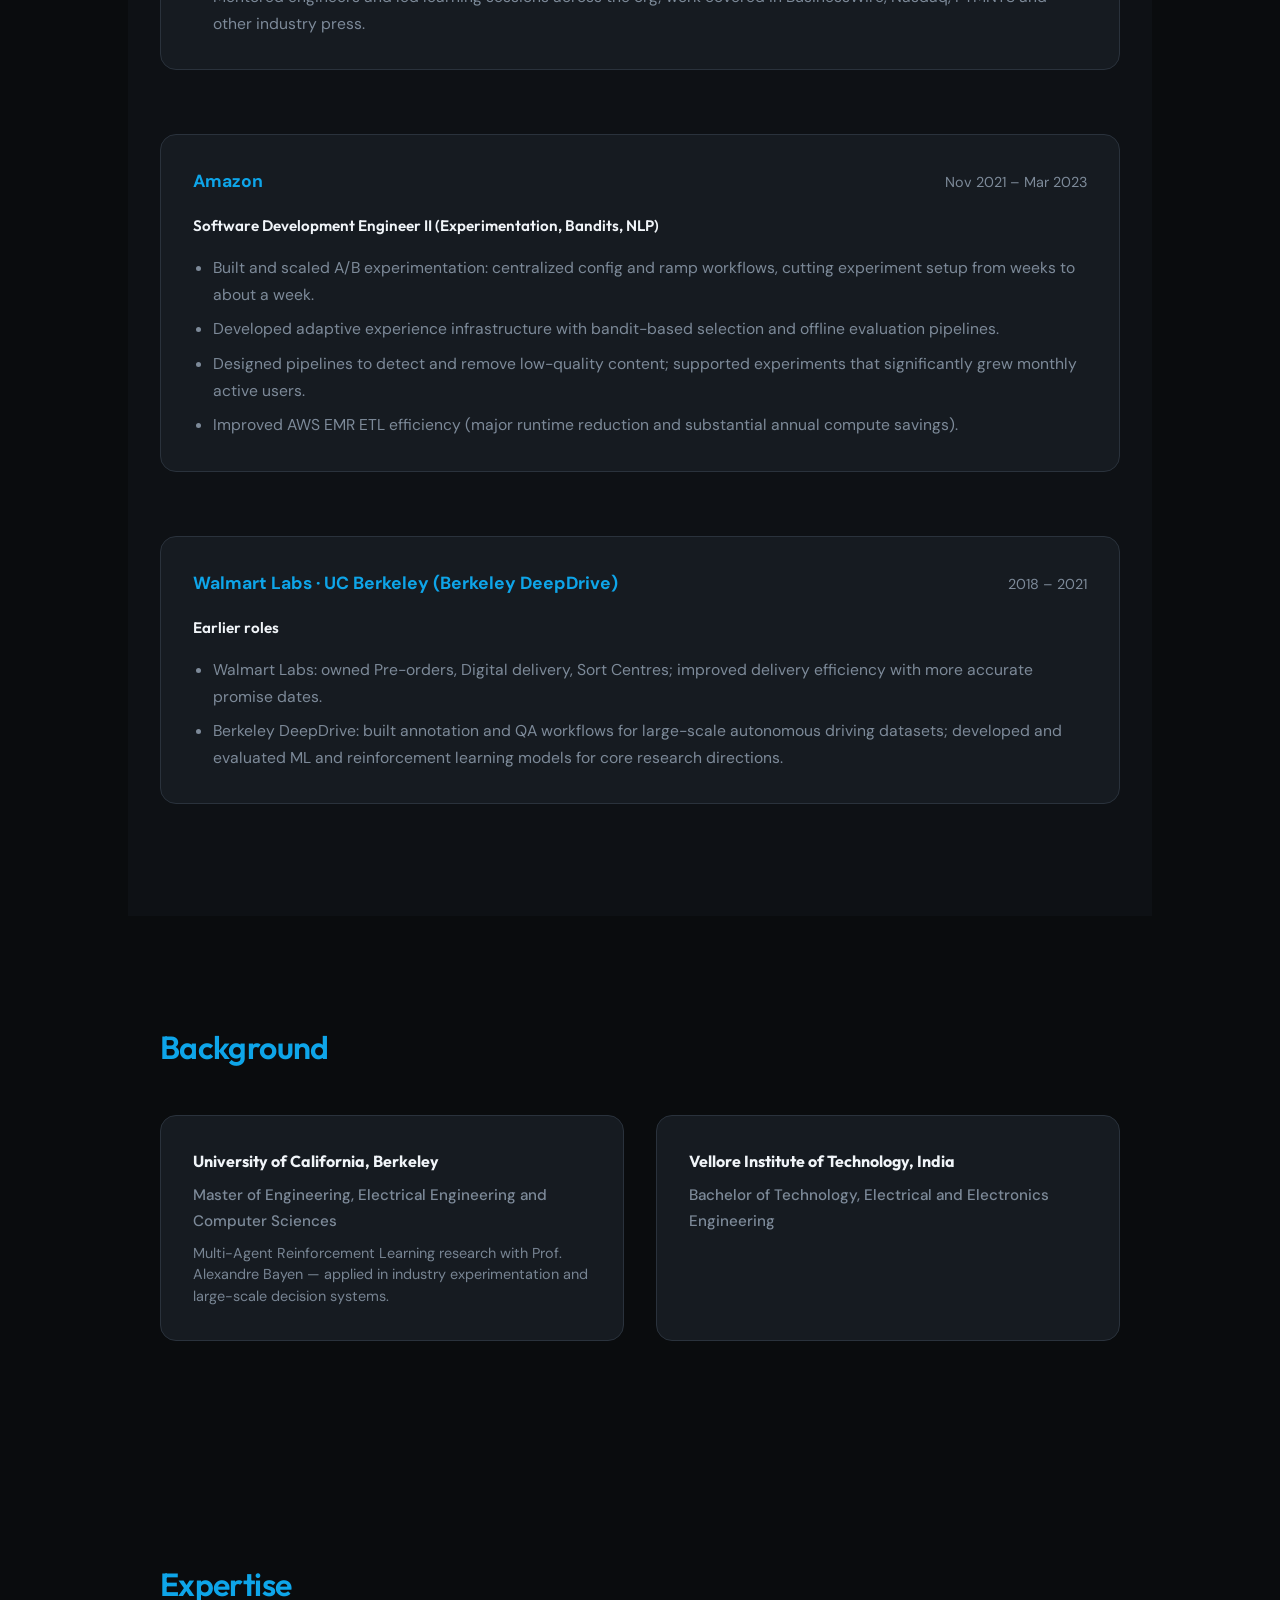
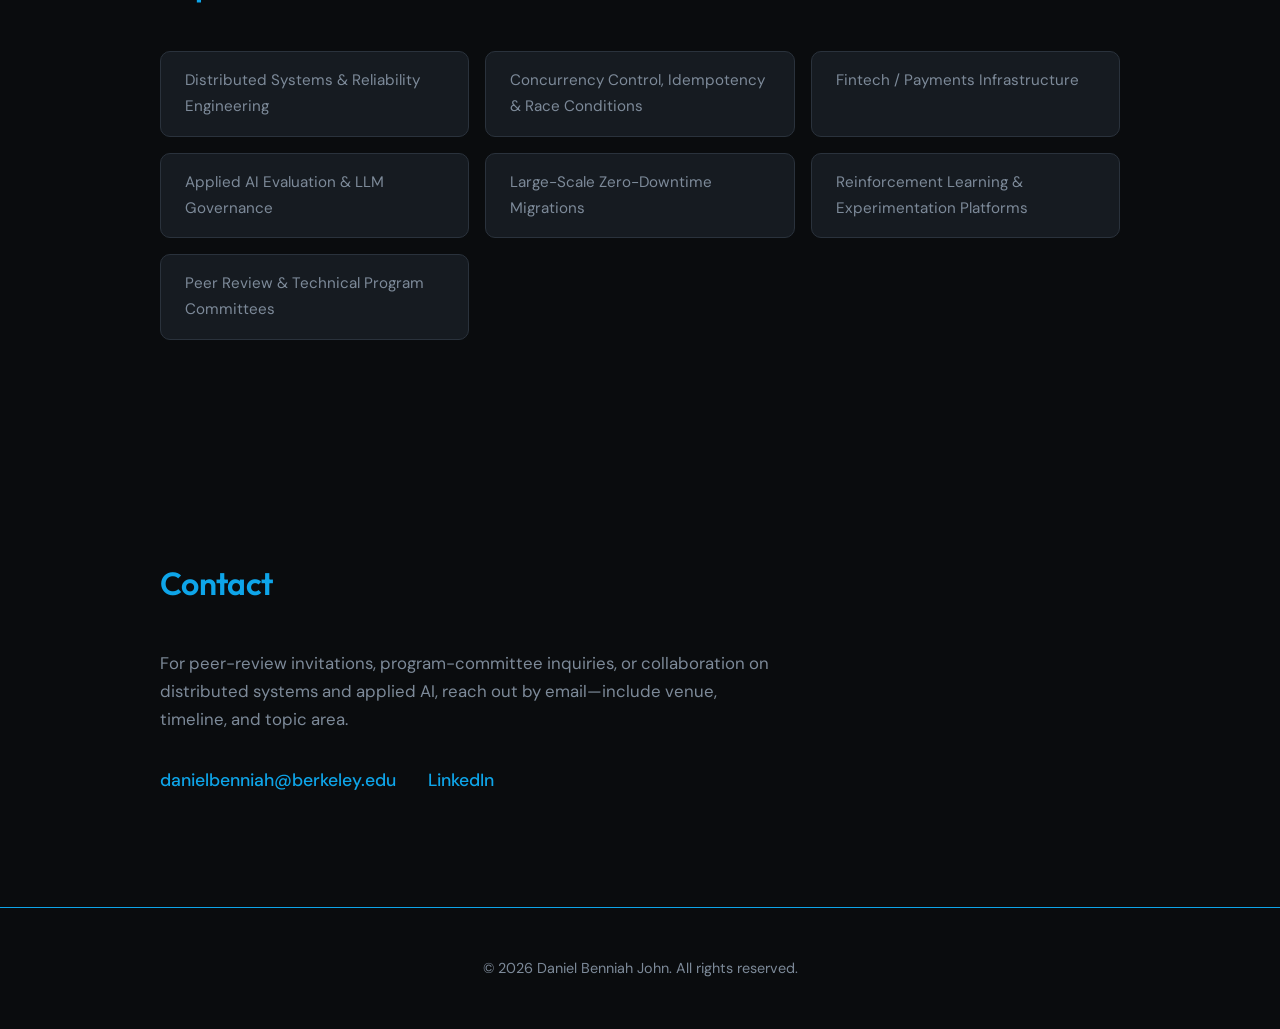
==== commit 87ac8f5c: "Recognition section" ====
--- a/index.html
+++ b/index.html
@@ -17,7 +17,7 @@
     </button>
     <nav class="nav">
       <a href="#about" class="nav-link">About</a>
-      <a href="#recognition" class="nav-link">Service</a>
+      <a href="#recognition" class="nav-link">Recognition</a>
       <a href="#research" class="nav-link">Research</a>
       <a href="#work" class="nav-link">Work</a>
       <a href="#education" class="nav-link">Background</a>
@@ -59,36 +59,104 @@
     </section>
 
     <section id="recognition" class="section recognition">
-      <h2 class="section-title">Peer review, committees &amp; visibility</h2>
+      <h2 class="section-title">Recognition</h2>
+      <p class="recognition-intro">Below, each item states <em>who extended the role</em>, <em>what I was accountable for</em>, and <em>why it is probative in distributed systems and applied AI</em>—not a bare list of names.</p>
       <div class="recognition-list">
         <article class="recognition-block">
-          <h3>Peer review</h3>
-          <p>Conference reviewer, evaluating research and engineering submissions in AI and distributed systems:</p>
-          <ul>
-            <li><strong>International Conference on Advanced Computer Science and Information Technology</strong> (ICAIT 2025)</li>
-            <li><strong>International Conference on Artificial Intelligence and Pattern Recognition</strong> (AIPR 2025)</li>
-            <li><strong>Conference on Computer Science and Network Applications</strong> (CSNA 2026)</li>
-          </ul>
-        </article>
+          <h3>1. Invited evaluation roles</h3>
+          <p class="recognition-block-lead">Peer-review and committee service means program leadership asked me to assess others’ technical work before publication or awards—selection based on subject-matter fit, not generic affiliation.</p>
+
+          <div class="recognition-entry">
+            <p class="recognition-entry-title">Conference peer reviewer — ICAIT 2025, AIPR 2025, CSNA 2026</p>
+            <p><span class="recognition-fact-label">Selected by:</span> Each venue’s program / organizing committee, which recruits external reviewers for submitted papers in AI, computer science, and network applications.</p>
+            <p><span class="recognition-fact-label">Responsibility:</span> Written reviews assessing technical soundness, novelty, and fit; recommendations inform accept/revise decisions on work competing for limited program slots.</p>
+            <p><span class="recognition-fact-label">Why it matters:</span> Conferences depend on invited reviewers to gate quality; serving repeatedly shows peers treat my judgment as authoritative in overlapping areas of AI and systems-related research.</p>
+          </div>
+
+          <div class="recognition-entry">
+            <p class="recognition-entry-title">Invited Technical Program Committee — International Congress on Blockchain and Applications (8th edition)</p>
+            <p><span class="recognition-fact-label">Selected by:</span> Congress organizers, who staff the technical program committee with researchers and practitioners qualified to judge blockchain and distributed-systems submissions.</p>
+            <p><span class="recognition-fact-label">Responsibility:</span> Evaluate and help select research submissions for the international program—shaping which work is presented as representative of the field.</p>
+            <p><span class="recognition-fact-label">Why it matters:</span> TPC duty is an explicit judgment role over the field’s research pipeline; it is tied to distributed systems and decentralized architectures central to my expertise.</p>
+          </div>
+
+          <div class="recognition-entry">
+            <p class="recognition-entry-title">Technical project evaluator — CalHacks (October&nbsp;2025)</p>
+            <p><span class="recognition-fact-label">Selected by:</span> Hackathon leadership for a high-attendance collegiate event (thousands of participants; major industry sponsors)—not a pay-to-enter award circuit.</p>
+            <p><span class="recognition-fact-label">Responsibility:</span> On-site evaluation of teams’ technical execution, architecture, and innovation under time constraints; assessments feed judging outcomes for competitive tracks.</p>
+            <p><span class="recognition-fact-label">Why it matters:</span> Organizers assign evaluator slots to people trusted to rank complex student engineering work at scale—an applied signal complementary to archival peer review.</p>
+          </div>
+        </article>
+
         <article class="recognition-block">
-          <h3>Program committee &amp; hackathon evaluation</h3>
-          <ul>
-            <li><strong>International Congress on Blockchain and Applications</strong> (8th edition) — invited Technical Program Committee member; evaluates and selects research submissions for the international program on blockchain and distributed systems.</li>
-            <li><strong>CalHacks</strong> (Oct&nbsp;2025) — selected technical evaluator for one of the world’s largest collegiate hackathons (thousands of participants; industry partners); assesses project technical depth and execution.</li>
-          </ul>
-        </article>
+          <h3>2. Research &amp; technical contributions</h3>
+          <p class="recognition-block-lead">Original work documented in the scholarly record, a pending patent filing, and an institutional research briefing—each tied to problems in networking, autonomy, or large-scale decision systems.</p>
+
+          <div class="recognition-entry">
+            <p class="recognition-entry-title">Patent application — 6G communication for signal-free autonomous traffic control</p>
+            <p><span class="recognition-fact-label">Standing:</span> Filed invention in reinforcement-learning-oriented vehicle-to-vehicle coordination for intersections (application pending).</p>
+            <p><span class="recognition-fact-label">Contribution:</span> Technical claims address throughput, safety, and emissions in autonomous traffic—an applied RL and systems problem with infrastructure-scale implications.</p>
+            <p><span class="recognition-fact-label">Why it matters:</span> Patent prosecution requires defensible novelty; it complements academic publication by showing contribution expected to have industrial relevance.</p>
+          </div>
+
+          <div class="recognition-entry">
+            <p class="recognition-entry-title">Peer-reviewed journal article — <em>IJACSA</em> (6G-enabled autonomous vehicle networks)</p>
+            <p><span class="recognition-fact-label">Standing:</span> Article passed independent peer review before journal publication—evidence evaluated by editors and reviewers, not self-published marketing.</p>
+            <p><span class="recognition-fact-label">Contribution:</span> Theoretical analysis linking 6G networking to traffic optimization and signal elimination—bridging wireless systems and autonomous mobility.</p>
+            <p><span class="recognition-fact-label">Why it matters:</span> Archival publication remains a primary way the field validates technical claims; the topic aligns with next-generation networks and intelligent transportation.</p>
+          </div>
+
+          <div class="recognition-entry">
+            <p class="recognition-entry-title">Preprint — decentralized task scheduling with multi-agent deep RL (<em>arXiv</em>)</p>
+            <p><span class="recognition-fact-label">Standing:</span> Public, citable technical report (Dec-POMDP formulation; reproducibility artifacts referenced in the work).</p>
+            <p><span class="recognition-fact-label">Contribution:</span> Lightweight actor–critic scheduling for heterogeneous distributed systems—directly on-problem for cloud/edge and cluster computing research.</p>
+            <p><span class="recognition-fact-label">Why it matters:</span> Positions the work where systems and ML researchers search for scheduling and MADRL advances; supports claims of ongoing research leadership in distributed decision-making.</p>
+          </div>
+        </article>
+
         <article class="recognition-block">
-          <h3>Press &amp; product coverage</h3>
-          <p>Quoted on AI adoption, data protection, and small-business technology; product work referenced in industry and trade press when Square shipped major merchant-facing releases:</p>
-          <ul class="press-links">
-            <li><a href="https://natelinha.uol.com.br/famosos/2023/11/18/engenheiro-de-software-revoluciona-o-mercado-com-inovacoes-em-inteligencia-artificial-223627.php" target="_blank" rel="noopener">UOL / Natelinha — Software engineer revolutionizes market with AI innovations</a></li>
-            <li><a href="https://www.em.com.br/colunistas/fabiano-moraes/2025/03/7092946-inteligencia-artificial-surge-como-aliada-a-criacao-de-novos-postos-de-trab.html" target="_blank" rel="noopener">EM.com.br — AI as ally in creating new jobs</a></li>
-            <li><a href="https://www.correiobraziliense.com.br/colunistas/fabiano-moraes/2025/04/7105143-especialista-recomenda-maior-atencao-a-protecao-de-dados-em-rede.html" target="_blank" rel="noopener">Correio Braziliense — Expert recommends greater attention to data protection</a></li>
-            <li><a href="https://jornaldebrasilia.com.br/blogs-e-colunas/analice-nicolau/tecnologia-com-estrategia-proteja-seus-dados-como-quem-joga-para-ganhar/" target="_blank" rel="noopener">Jornal de Brasília — Technology with strategy: protect your data</a></li>
-            <li><a href="https://jornaldobras.com.br/noticia/63270/na-era-digital-seguranca-e-jogo-coletivo-como-proteger-seus-dados-com-tatica-de-campeao" target="_blank" rel="noopener">Jornal do Brasil — In the digital age, security is a collective game</a></li>
-            <li><a href="https://www.businesswire.com/news/home/20241021062256/en/Square-Rolls-Out-New-Partnerships-and-Features-to-Enable-Beauty-and-Wellness-Sellers-to-Succeed" target="_blank" rel="noopener">BusinessWire — Square rolls out new partnerships and features</a></li>
-            <li><a href="https://www.pymnts.com/back-office/2024/square-adds-sales-and-back-office-features-for-beauty-and-wellness-sellers/" target="_blank" rel="noopener">PYMNTS — Square adds features for beauty and wellness sellers</a></li>
-          </ul>
+          <h3>3. Independent validation</h3>
+          <p class="recognition-block-lead">Third parties—not membership certificates—corroborate expertise through editorial coverage, institutional briefings, production open source, and trade reporting on shipped product.</p>
+
+          <div class="recognition-entry">
+            <p class="recognition-entry-title">Expert commentary in national media (Brazil)</p>
+            <p><span class="recognition-fact-label">Selected by:</span> Editors, columnists, and publications seeking an independent specialist on AI adoption, labor effects, and data protection—not a paid “award” listing.</p>
+            <p><span class="recognition-fact-label">Responsibility:</span> Provide quoted technical and policy-adjacent perspective for general audiences; attribution as engineer/expert in the piece.</p>
+            <p><span class="recognition-fact-label">Why it matters:</span> Editorial gatekeeping is an external filter on who counts as a credible public voice on AI and security topics aligned with my practice.</p>
+            <ul class="press-links">
+              <li><a href="https://natelinha.uol.com.br/famosos/2023/11/18/engenheiro-de-software-revoluciona-o-mercado-com-inovacoes-em-inteligencia-artificial-223627.php" target="_blank" rel="noopener">UOL / Natelinha</a></li>
+              <li><a href="https://www.em.com.br/colunistas/fabiano-moraes/2025/03/7092946-inteligencia-artificial-surge-como-aliada-a-criacao-de-novos-postos-de-trab.html" target="_blank" rel="noopener">EM.com.br</a></li>
+              <li><a href="https://www.correiobraziliense.com.br/colunistas/fabiano-moraes/2025/04/7105143-especialista-recomenda-maior-atencao-a-protecao-de-dados-em-rede.html" target="_blank" rel="noopener">Correio Braziliense</a></li>
+              <li><a href="https://jornaldebrasilia.com.br/blogs-e-colunas/analice-nicolau/tecnologia-com-estrategia-proteja-seus-dados-como-quem-joga-para-ganhar/" target="_blank" rel="noopener">Jornal de Brasília</a></li>
+              <li><a href="https://jornaldobras.com.br/noticia/63270/na-era-digital-seguranca-e-jogo-coletivo-como-proteger-seus-dados-com-tatica-de-campeao" target="_blank" rel="noopener">Jornal do Brasil</a></li>
+            </ul>
+          </div>
+
+          <div class="recognition-entry">
+            <p class="recognition-entry-title">Institutional research interaction — NASA</p>
+            <p><span class="recognition-fact-label">Selected by:</span> NASA stakeholders engaging external researchers on communications and latency in unit-to-unit systems.</p>
+            <p><span class="recognition-fact-label">Responsibility:</span> Present research on latency-related challenges in unit-to-unit communications to a federal science and engineering audience.</p>
+            <p><span class="recognition-fact-label">Why it matters:</span> Briefings to mission-driven institutions are a distinct channel from commercial blogs; they show the work met a bar for technical relevance to aerospace communications problems.</p>
+          </div>
+
+          <div class="recognition-entry">
+            <p class="recognition-entry-title">Production open source — Microsoft Azure Java SDK</p>
+            <p><span class="recognition-fact-label">Selected by:</span> Azure SDK maintainers, who review and merge contributions under the project’s quality bar for a widely used cloud client library.</p>
+            <p><span class="recognition-fact-label">Responsibility:</span> Land reviewed changes that shipped in official releases; improvements target reliability and correctness for Java developers on Azure.</p>
+            <p><span class="recognition-fact-label">Why it matters:</span> Merged code in a major vendor SDK is a durable, inspectable artifact—peers worldwide depend on it, which is independent of any honorific title.</p>
+            <p><a href="https://github.com/Azure/azure-sdk-for-java/pull/9180" target="_blank" rel="noopener">Representative merged contribution (GitHub)</a></p>
+          </div>
+
+          <div class="recognition-entry">
+            <p class="recognition-entry-title">Trade and newswire coverage of shipped product work (Square / Block)</p>
+            <p><span class="recognition-fact-label">Selected by:</span> Journalists and editors covering fintech and commerce—not an entrant-paid “award,” but reporting on company releases with market relevance.</p>
+            <p><span class="recognition-fact-label">Responsibility:</span> My engineering leadership sat behind merchant-facing capabilities discussed in the pieces (e.g., beauty and wellness seller tooling referenced in broader Square launch coverage).</p>
+            <p><span class="recognition-fact-label">Why it matters:</span> Independent business press documents that features tied to my work reached production scale and industry notice—external validation of impact beyond internal performance reviews.</p>
+            <ul class="press-links">
+              <li><a href="https://www.businesswire.com/news/home/20241021062256/en/Square-Rolls-Out-New-Partnerships-and-Features-to-Enable-Beauty-and-Wellness-Sellers-to-Succeed" target="_blank" rel="noopener">BusinessWire</a></li>
+              <li><a href="https://www.pymnts.com/back-office/2024/square-adds-sales-and-back-office-features-for-beauty-and-wellness-sellers/" target="_blank" rel="noopener">PYMNTS</a></li>
+            </ul>
+          </div>
         </article>
       </div>
     </section>
--- a/css/styles.css
+++ b/css/styles.css
@@ -190,6 +190,54 @@
   margin: 0 auto;
 }
 
+.recognition-intro {
+  max-width: var(--max-wide);
+  margin: 0 auto var(--space-2xl);
+  font-size: 1.05rem;
+  color: var(--text-muted);
+  line-height: 1.65;
+}
+
+.recognition-block-lead {
+  font-size: 0.98rem;
+  color: var(--text-muted);
+  margin: 0 0 var(--space-xl);
+  line-height: 1.65;
+}
+
+.recognition-entry {
+  margin-bottom: var(--space-2xl);
+  padding-left: var(--space-md);
+  border-left: 3px solid var(--border);
+}
+
+.recognition-entry:last-child {
+  margin-bottom: 0;
+}
+
+.recognition-entry-title {
+  font-family: var(--font-heading);
+  font-size: 1.05rem;
+  font-weight: 600;
+  color: var(--text);
+  margin: 0 0 var(--space-md);
+  line-height: 1.45;
+}
+
+.recognition-entry p {
+  margin: 0 0 var(--space-sm);
+  font-size: 0.95rem;
+}
+
+.recognition-fact-label {
+  font-weight: 600;
+  color: var(--text);
+}
+
+.recognition-entry .press-links {
+  margin-top: var(--space-md);
+}
+
 .research {
   padding-bottom: var(--space-4xl);
 }
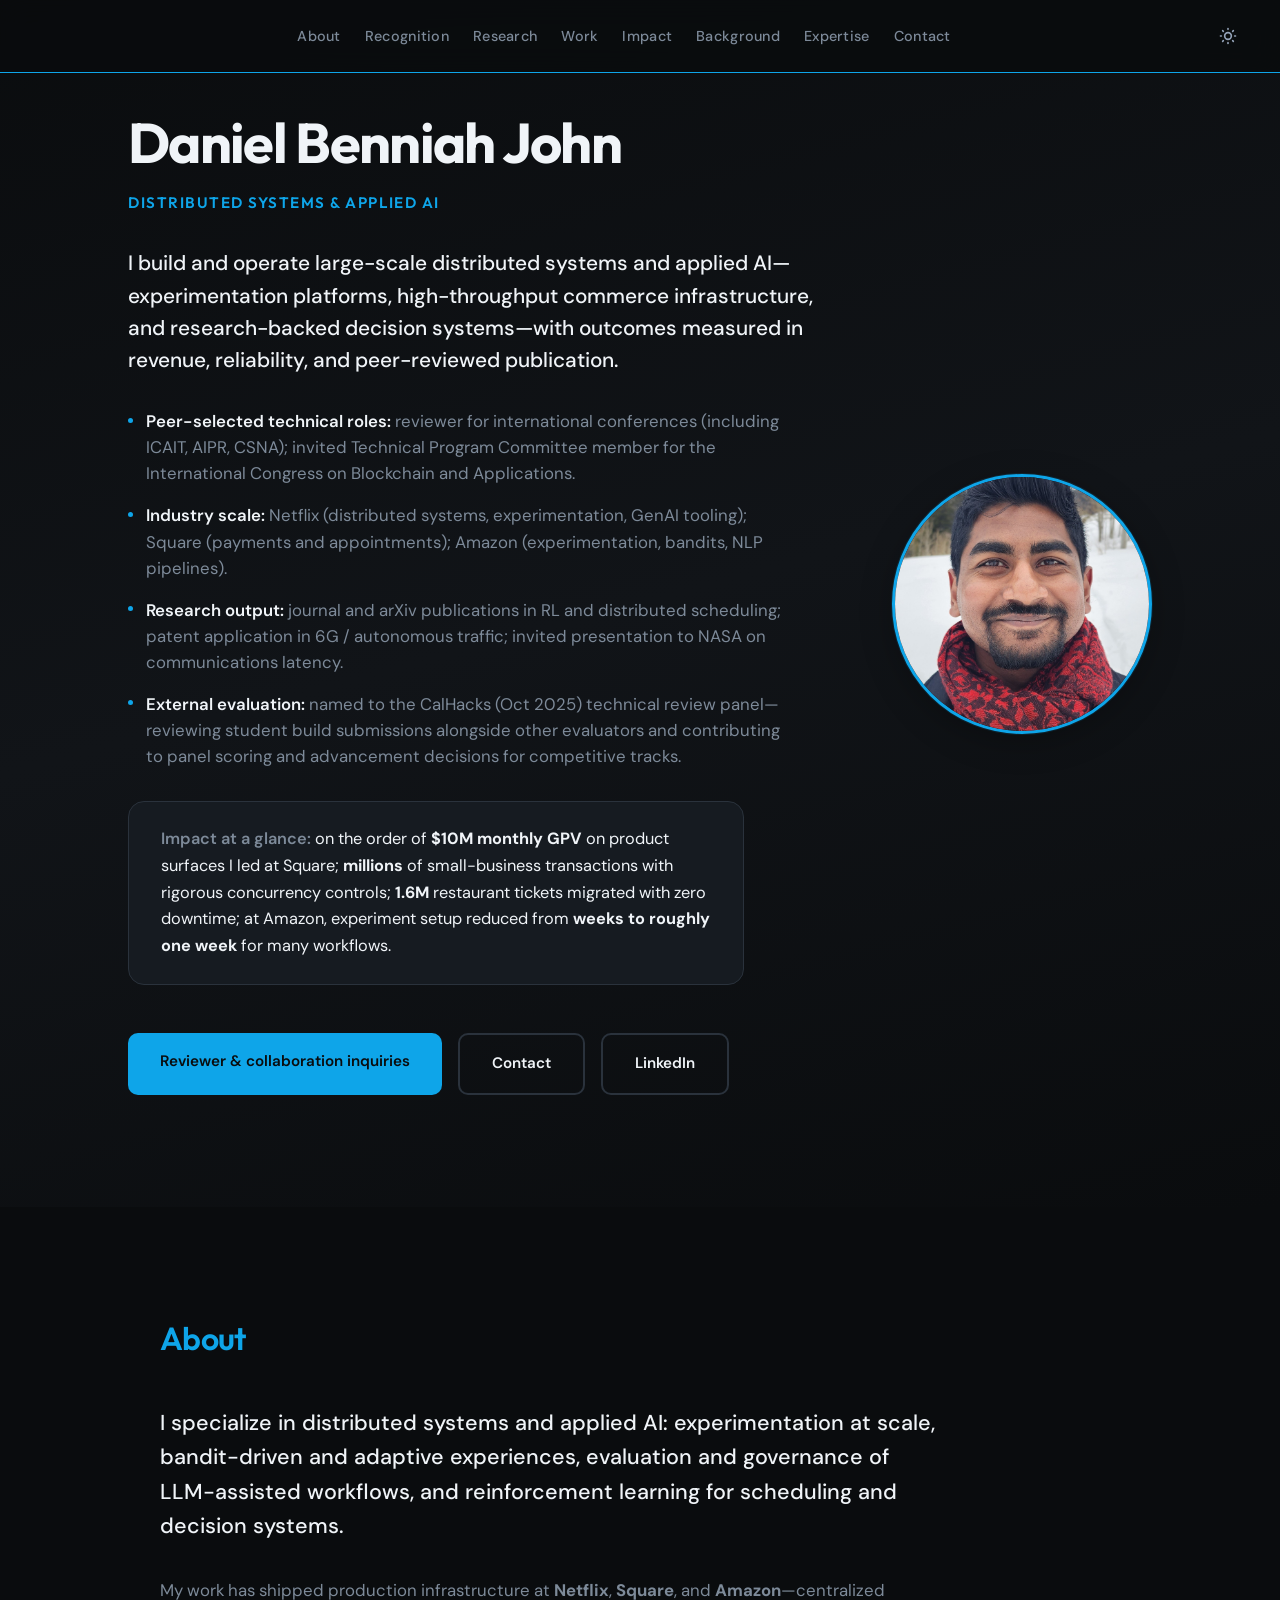
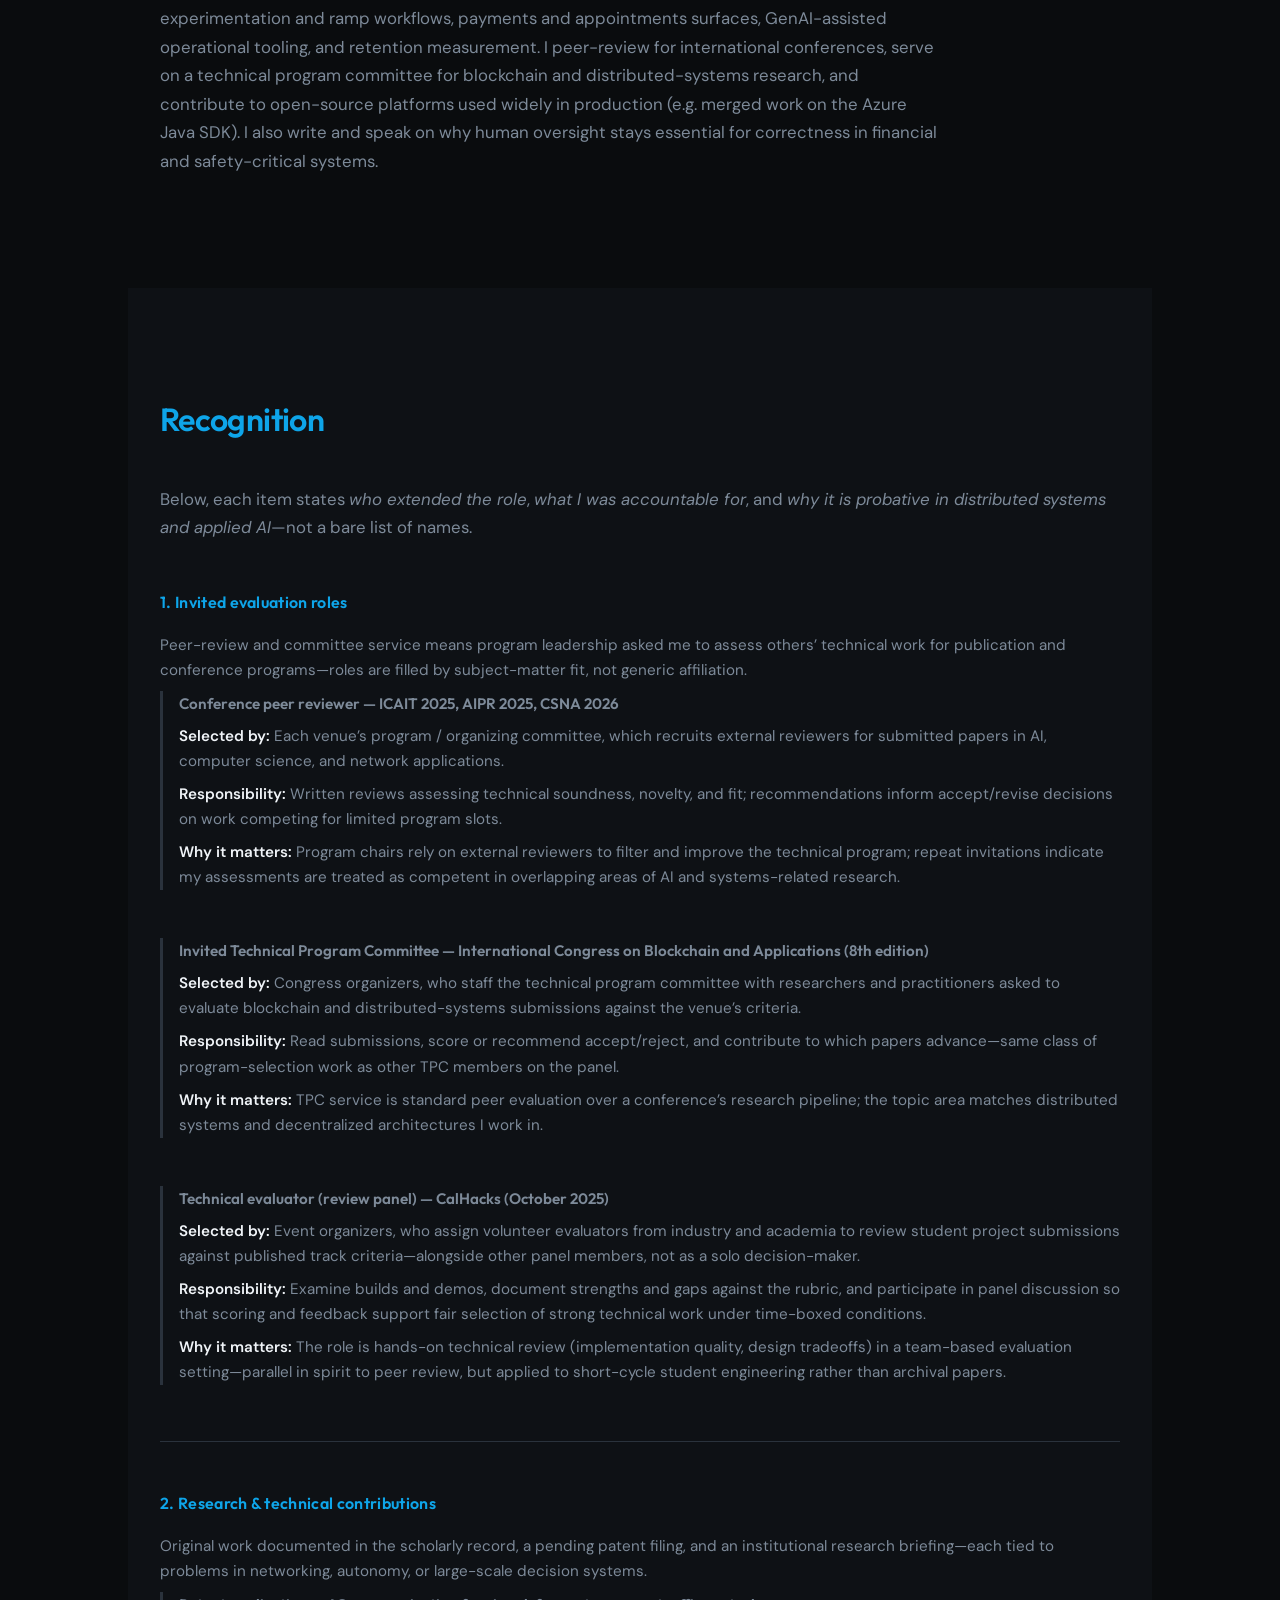
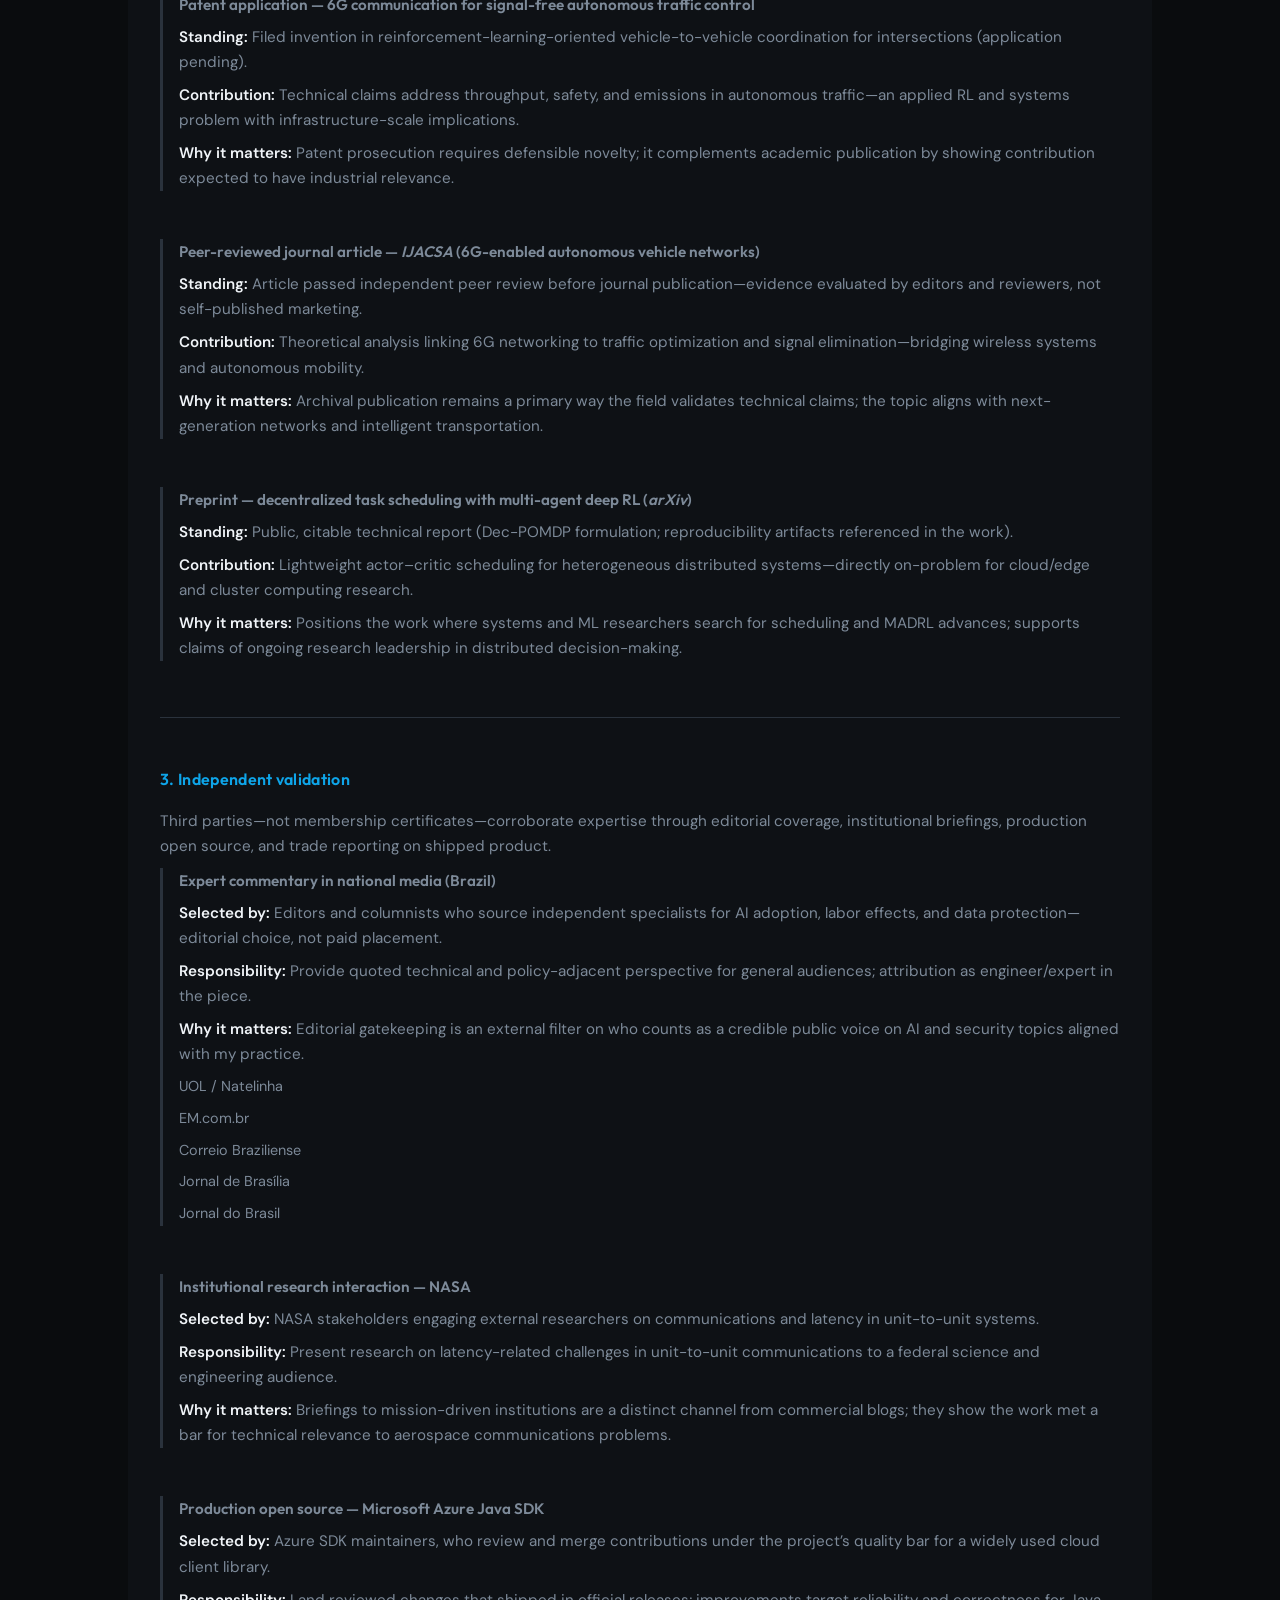
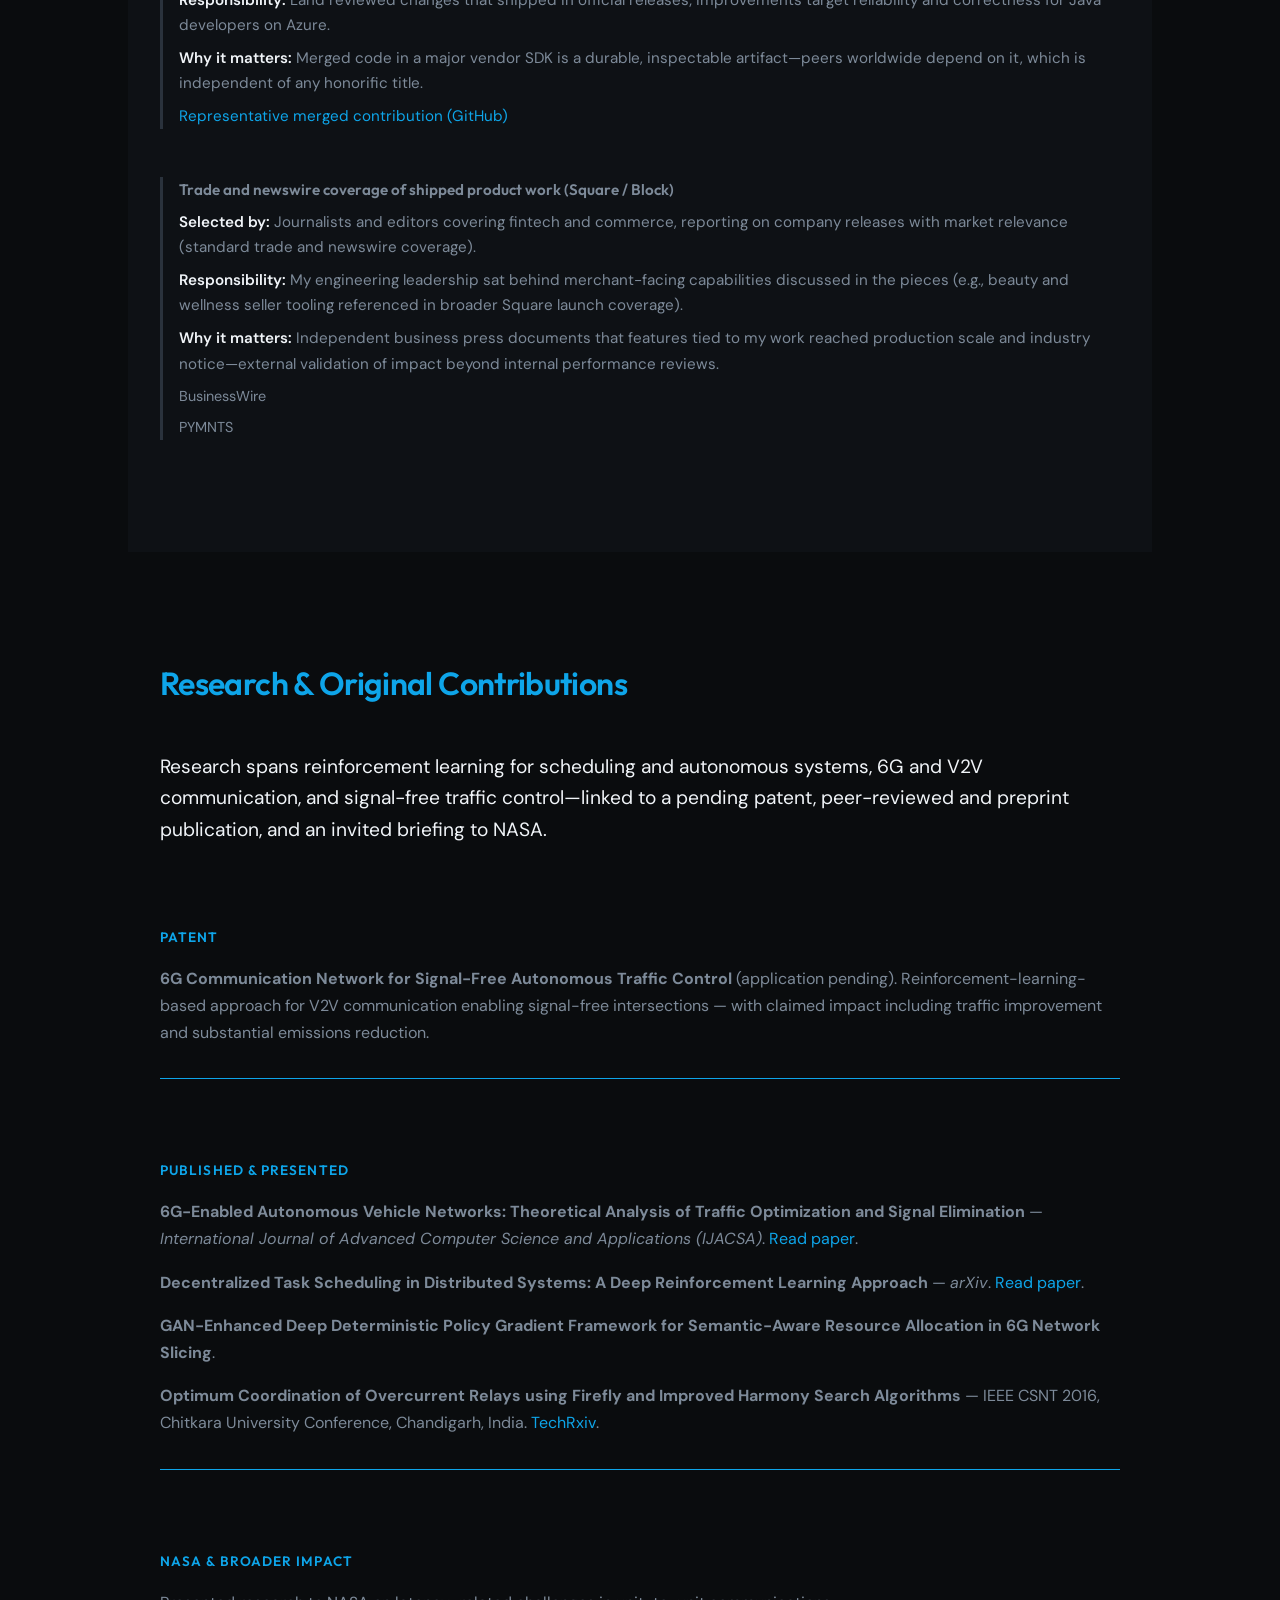
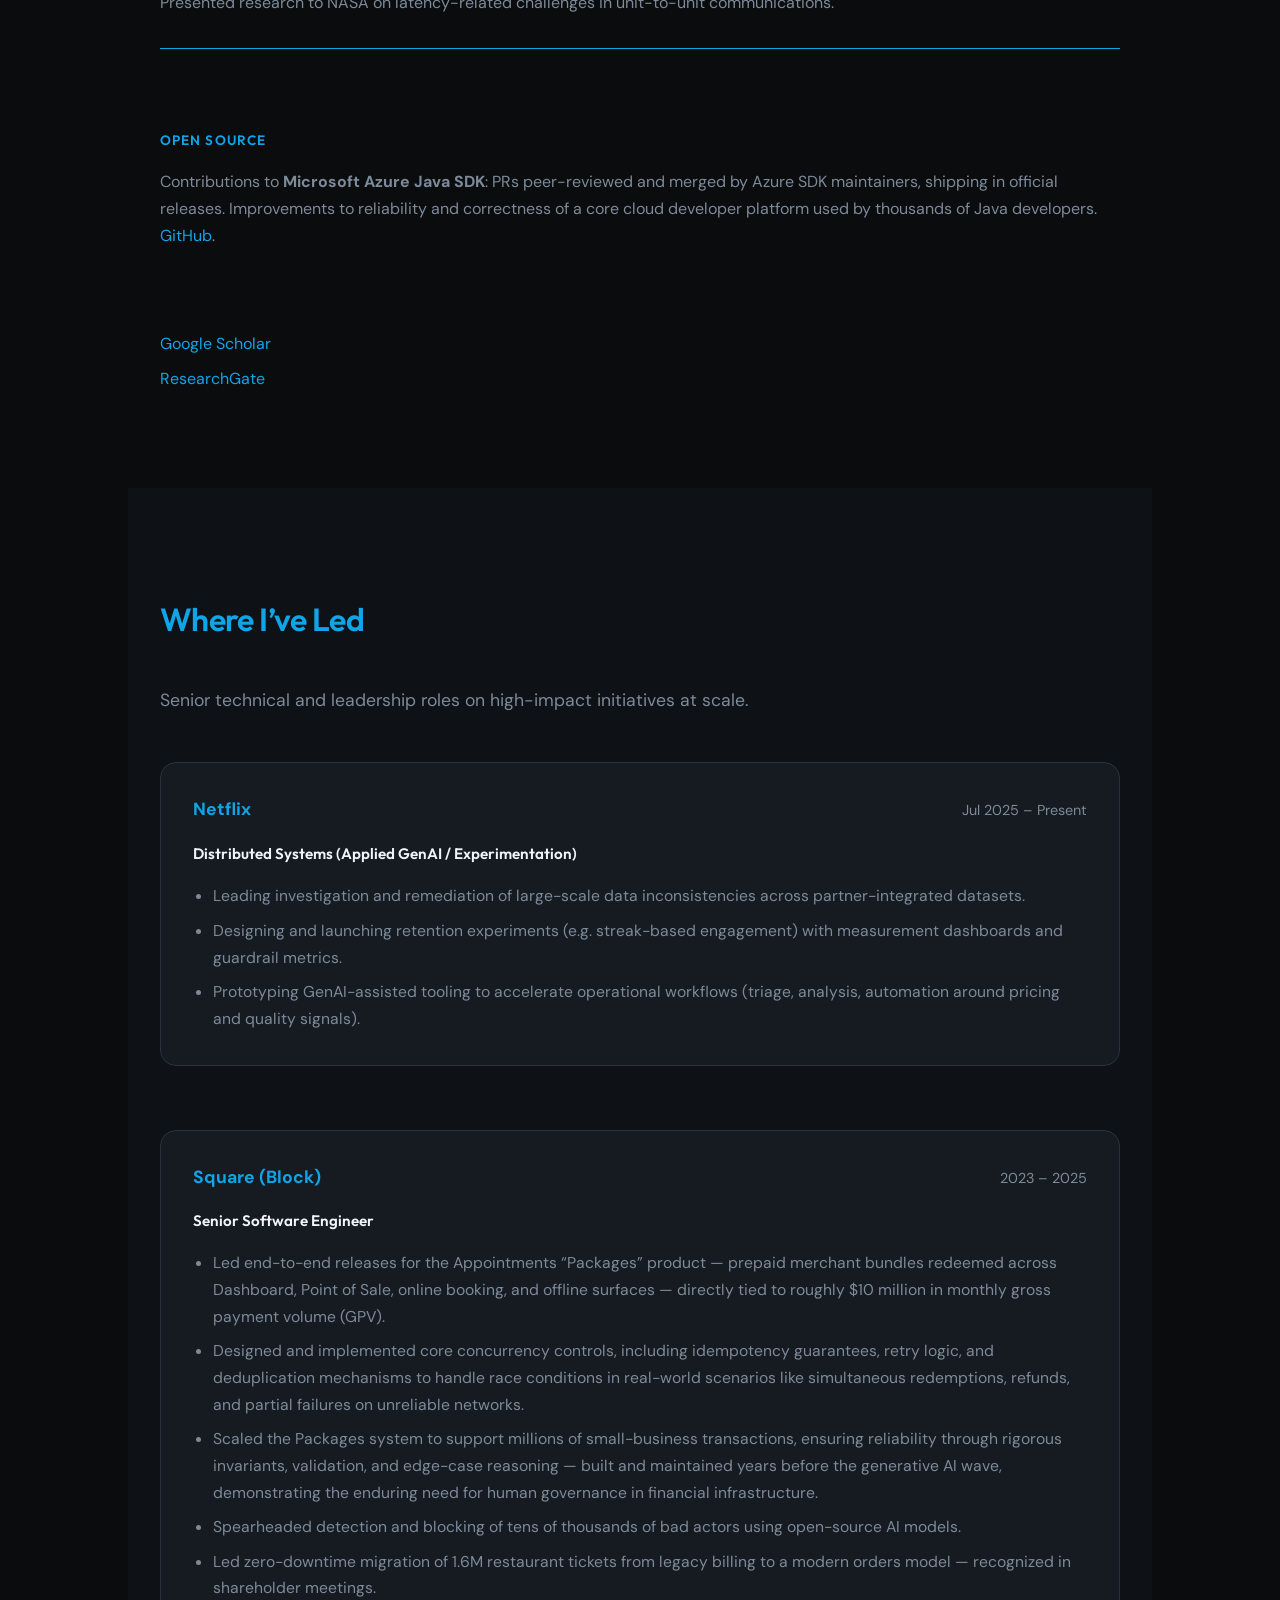
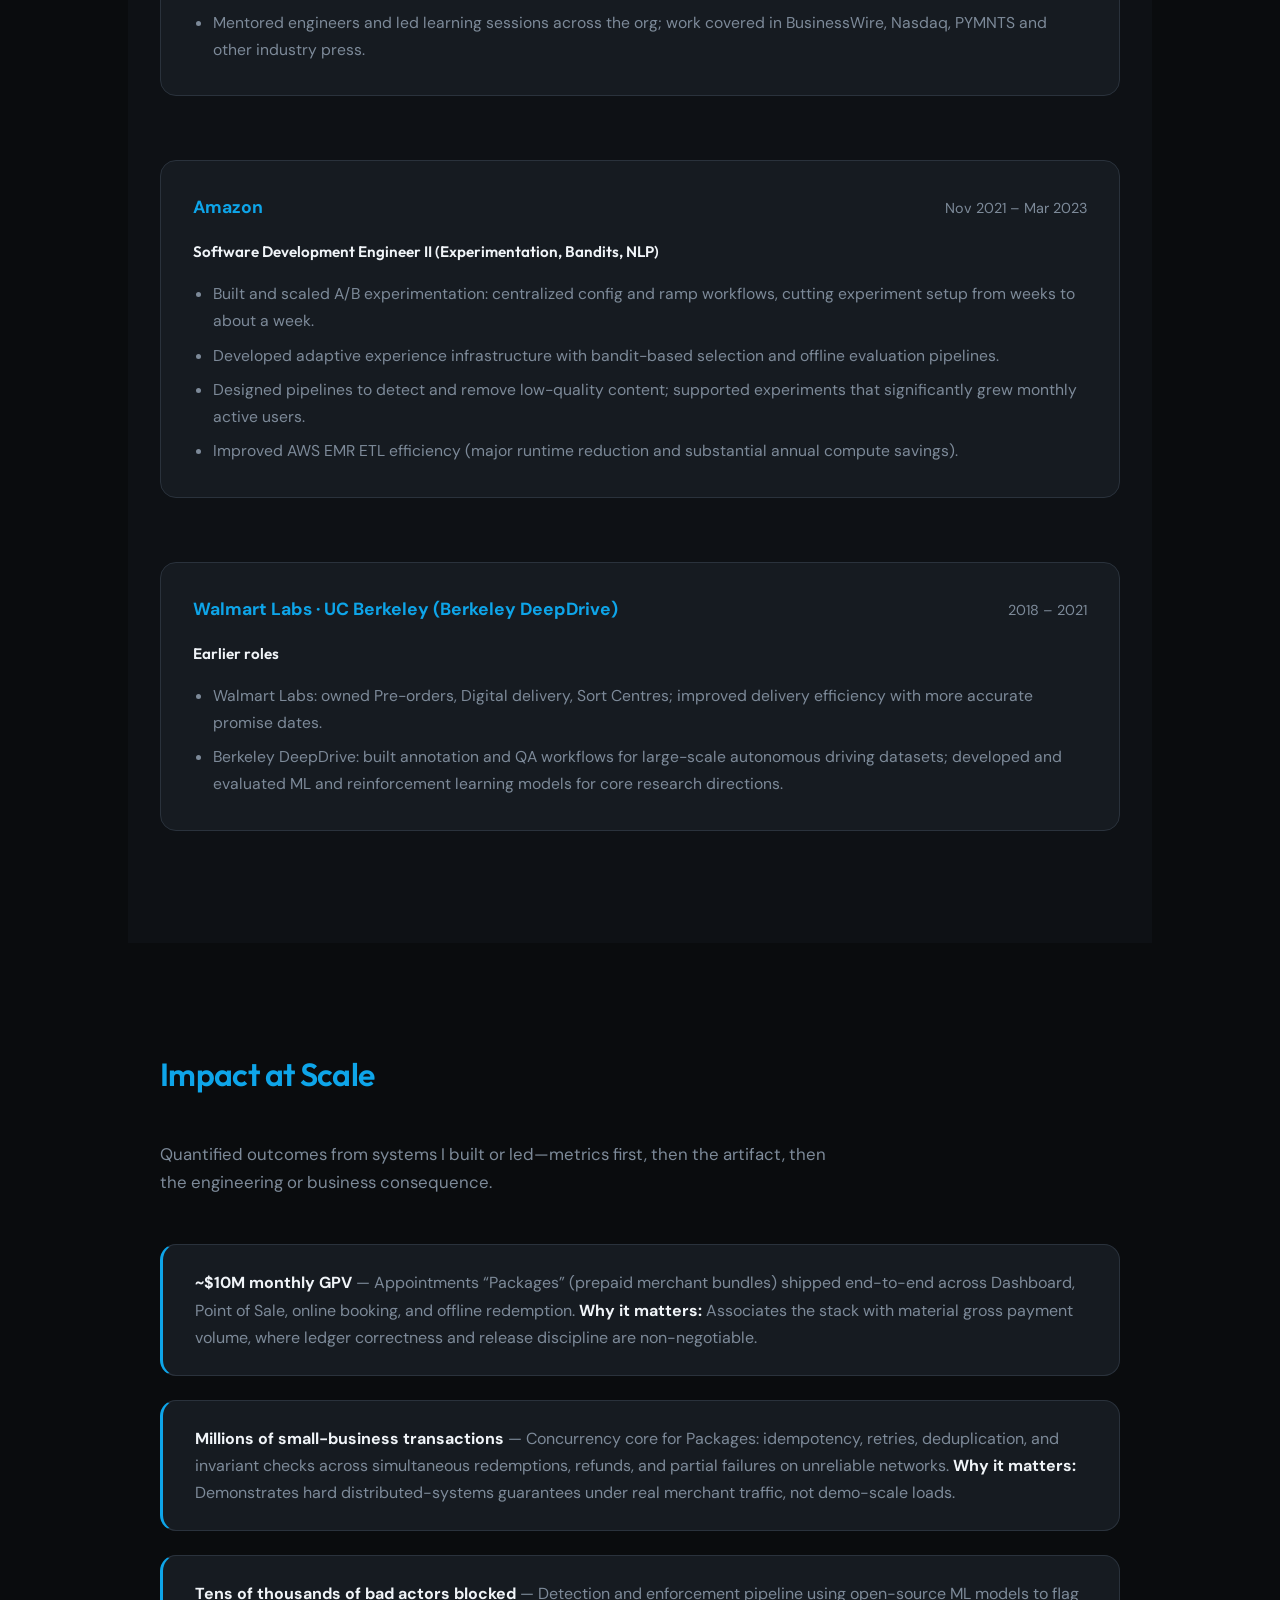
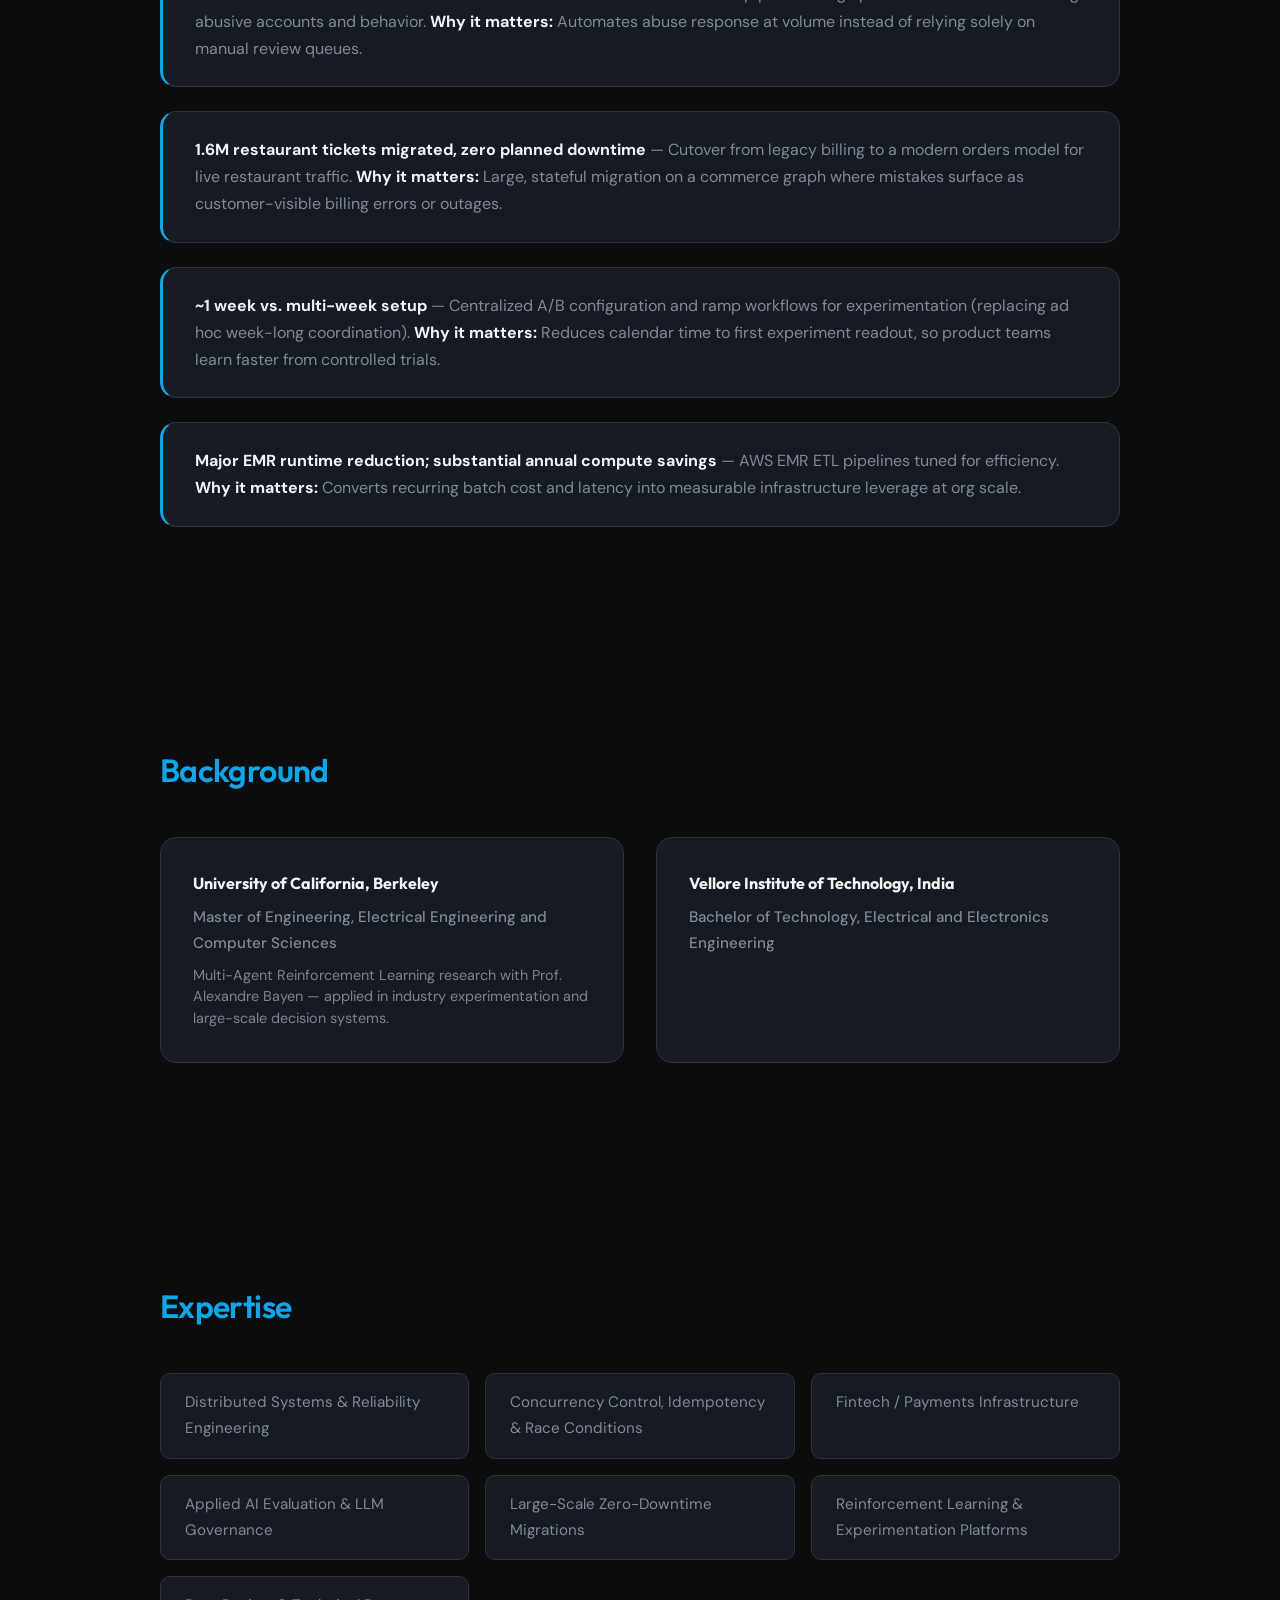
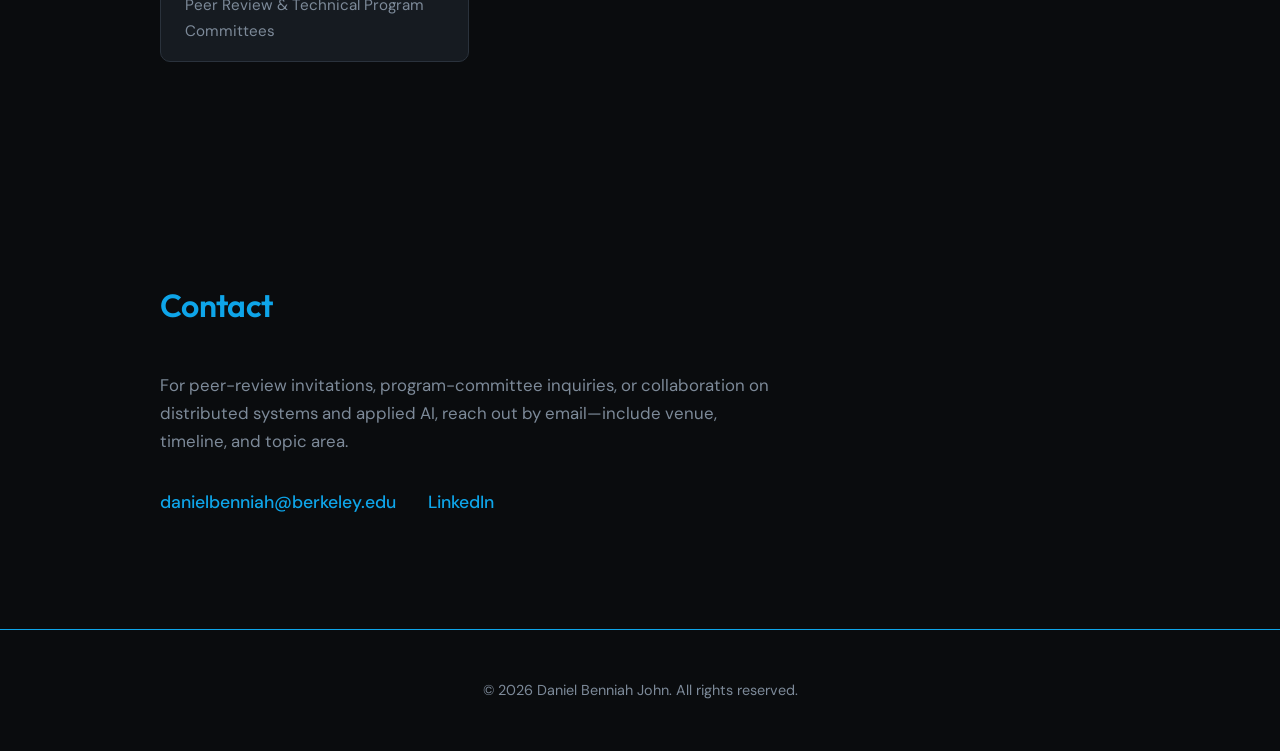
==== commit 9a7cb1eb: "Added impact" ====
--- a/index.html
+++ b/index.html
@@ -20,6 +20,7 @@
       <a href="#recognition" class="nav-link">Recognition</a>
       <a href="#research" class="nav-link">Research</a>
       <a href="#work" class="nav-link">Work</a>
+      <a href="#impact" class="nav-link">Impact</a>
       <a href="#education" class="nav-link">Background</a>
       <a href="#expertise" class="nav-link">Expertise</a>
       <a href="#contact" class="nav-link">Contact</a>
@@ -37,7 +38,7 @@
             <li><strong>Peer-selected technical roles:</strong> reviewer for international conferences (including ICAIT, AIPR, CSNA); invited Technical Program Committee member for the International Congress on Blockchain and Applications.</li>
             <li><strong>Industry scale:</strong> Netflix (distributed systems, experimentation, GenAI tooling); Square (payments and appointments); Amazon (experimentation, bandits, NLP pipelines).</li>
             <li><strong>Research output:</strong> journal and arXiv publications in RL and distributed scheduling; patent application in 6G / autonomous traffic; invited presentation to NASA on communications latency.</li>
-            <li><strong>External evaluation:</strong> selected technical evaluator at CalHacks (Oct&nbsp;2025)—among the largest collegiate hackathons worldwide.</li>
+            <li><strong>External evaluation:</strong> named to the CalHacks (Oct&nbsp;2025) technical review panel—reviewing student build submissions alongside other evaluators and contributing to panel scoring and advancement decisions for competitive tracks.</li>
           </ul>
           <p class="hero-impact"><strong>Impact at a glance:</strong> on the order of <strong>$10M monthly GPV</strong> on product surfaces I led at Square; <strong>millions</strong> of small-business transactions with rigorous concurrency controls; <strong>1.6M</strong> restaurant tickets migrated with zero downtime; at Amazon, experiment setup reduced from <strong>weeks to roughly one week</strong> for many workflows.</p>
           <div class="hero-cta">
@@ -64,27 +65,27 @@
       <div class="recognition-list">
         <article class="recognition-block">
           <h3>1. Invited evaluation roles</h3>
-          <p class="recognition-block-lead">Peer-review and committee service means program leadership asked me to assess others’ technical work before publication or awards—selection based on subject-matter fit, not generic affiliation.</p>
+          <p class="recognition-block-lead">Peer-review and committee service means program leadership asked me to assess others’ technical work for publication and conference programs—roles are filled by subject-matter fit, not generic affiliation.</p>
 
           <div class="recognition-entry">
             <p class="recognition-entry-title">Conference peer reviewer — ICAIT 2025, AIPR 2025, CSNA 2026</p>
             <p><span class="recognition-fact-label">Selected by:</span> Each venue’s program / organizing committee, which recruits external reviewers for submitted papers in AI, computer science, and network applications.</p>
             <p><span class="recognition-fact-label">Responsibility:</span> Written reviews assessing technical soundness, novelty, and fit; recommendations inform accept/revise decisions on work competing for limited program slots.</p>
-            <p><span class="recognition-fact-label">Why it matters:</span> Conferences depend on invited reviewers to gate quality; serving repeatedly shows peers treat my judgment as authoritative in overlapping areas of AI and systems-related research.</p>
+            <p><span class="recognition-fact-label">Why it matters:</span> Program chairs rely on external reviewers to filter and improve the technical program; repeat invitations indicate my assessments are treated as competent in overlapping areas of AI and systems-related research.</p>
           </div>
 
           <div class="recognition-entry">
             <p class="recognition-entry-title">Invited Technical Program Committee — International Congress on Blockchain and Applications (8th edition)</p>
-            <p><span class="recognition-fact-label">Selected by:</span> Congress organizers, who staff the technical program committee with researchers and practitioners qualified to judge blockchain and distributed-systems submissions.</p>
-            <p><span class="recognition-fact-label">Responsibility:</span> Evaluate and help select research submissions for the international program—shaping which work is presented as representative of the field.</p>
-            <p><span class="recognition-fact-label">Why it matters:</span> TPC duty is an explicit judgment role over the field’s research pipeline; it is tied to distributed systems and decentralized architectures central to my expertise.</p>
-          </div>
-
-          <div class="recognition-entry">
-            <p class="recognition-entry-title">Technical project evaluator — CalHacks (October&nbsp;2025)</p>
-            <p><span class="recognition-fact-label">Selected by:</span> Hackathon leadership for a high-attendance collegiate event (thousands of participants; major industry sponsors)—not a pay-to-enter award circuit.</p>
-            <p><span class="recognition-fact-label">Responsibility:</span> On-site evaluation of teams’ technical execution, architecture, and innovation under time constraints; assessments feed judging outcomes for competitive tracks.</p>
-            <p><span class="recognition-fact-label">Why it matters:</span> Organizers assign evaluator slots to people trusted to rank complex student engineering work at scale—an applied signal complementary to archival peer review.</p>
+            <p><span class="recognition-fact-label">Selected by:</span> Congress organizers, who staff the technical program committee with researchers and practitioners asked to evaluate blockchain and distributed-systems submissions against the venue’s criteria.</p>
+            <p><span class="recognition-fact-label">Responsibility:</span> Read submissions, score or recommend accept/reject, and contribute to which papers advance—same class of program-selection work as other TPC members on the panel.</p>
+            <p><span class="recognition-fact-label">Why it matters:</span> TPC service is standard peer evaluation over a conference’s research pipeline; the topic area matches distributed systems and decentralized architectures I work in.</p>
+          </div>
+
+          <div class="recognition-entry">
+            <p class="recognition-entry-title">Technical evaluator (review panel) — CalHacks (October&nbsp;2025)</p>
+            <p><span class="recognition-fact-label">Selected by:</span> Event organizers, who assign volunteer evaluators from industry and academia to review student project submissions against published track criteria—alongside other panel members, not as a solo decision-maker.</p>
+            <p><span class="recognition-fact-label">Responsibility:</span> Examine builds and demos, document strengths and gaps against the rubric, and participate in panel discussion so that scoring and feedback support fair selection of strong technical work under time-boxed conditions.</p>
+            <p><span class="recognition-fact-label">Why it matters:</span> The role is hands-on technical review (implementation quality, design tradeoffs) in a team-based evaluation setting—parallel in spirit to peer review, but applied to short-cycle student engineering rather than archival papers.</p>
           </div>
         </article>
 
@@ -120,7 +121,7 @@
 
           <div class="recognition-entry">
             <p class="recognition-entry-title">Expert commentary in national media (Brazil)</p>
-            <p><span class="recognition-fact-label">Selected by:</span> Editors, columnists, and publications seeking an independent specialist on AI adoption, labor effects, and data protection—not a paid “award” listing.</p>
+            <p><span class="recognition-fact-label">Selected by:</span> Editors and columnists who source independent specialists for AI adoption, labor effects, and data protection—editorial choice, not paid placement.</p>
             <p><span class="recognition-fact-label">Responsibility:</span> Provide quoted technical and policy-adjacent perspective for general audiences; attribution as engineer/expert in the piece.</p>
             <p><span class="recognition-fact-label">Why it matters:</span> Editorial gatekeeping is an external filter on who counts as a credible public voice on AI and security topics aligned with my practice.</p>
             <ul class="press-links">
@@ -149,7 +150,7 @@
 
           <div class="recognition-entry">
             <p class="recognition-entry-title">Trade and newswire coverage of shipped product work (Square / Block)</p>
-            <p><span class="recognition-fact-label">Selected by:</span> Journalists and editors covering fintech and commerce—not an entrant-paid “award,” but reporting on company releases with market relevance.</p>
+            <p><span class="recognition-fact-label">Selected by:</span> Journalists and editors covering fintech and commerce, reporting on company releases with market relevance (standard trade and newswire coverage).</p>
             <p><span class="recognition-fact-label">Responsibility:</span> My engineering leadership sat behind merchant-facing capabilities discussed in the pieces (e.g., beauty and wellness seller tooling referenced in broader Square launch coverage).</p>
             <p><span class="recognition-fact-label">Why it matters:</span> Independent business press documents that features tied to my work reached production scale and industry notice—external validation of impact beyond internal performance reviews.</p>
             <ul class="press-links">
@@ -249,6 +250,31 @@
           </ul>
         </article>
       </div>
+    </section>
+
+    <section id="impact" class="section impact">
+      <h2 class="section-title">Impact at Scale</h2>
+      <p class="impact-intro">Quantified outcomes from systems I built or led—metrics first, then the artifact, then the engineering or business consequence.</p>
+      <ul class="impact-list">
+        <li>
+          <p><strong>~$10M monthly GPV</strong> — Appointments &ldquo;Packages&rdquo; (prepaid merchant bundles) shipped end-to-end across Dashboard, Point of Sale, online booking, and offline redemption. <strong>Why it matters:</strong> Associates the stack with material gross payment volume, where ledger correctness and release discipline are non-negotiable.</p>
+        </li>
+        <li>
+          <p><strong>Millions of small-business transactions</strong> — Concurrency core for Packages: idempotency, retries, deduplication, and invariant checks across simultaneous redemptions, refunds, and partial failures on unreliable networks. <strong>Why it matters:</strong> Demonstrates hard distributed-systems guarantees under real merchant traffic, not demo-scale loads.</p>
+        </li>
+        <li>
+          <p><strong>Tens of thousands of bad actors blocked</strong> — Detection and enforcement pipeline using open-source ML models to flag abusive accounts and behavior. <strong>Why it matters:</strong> Automates abuse response at volume instead of relying solely on manual review queues.</p>
+        </li>
+        <li>
+          <p><strong>1.6M restaurant tickets migrated, zero planned downtime</strong> — Cutover from legacy billing to a modern orders model for live restaurant traffic. <strong>Why it matters:</strong> Large, stateful migration on a commerce graph where mistakes surface as customer-visible billing errors or outages.</p>
+        </li>
+        <li>
+          <p><strong>~1 week vs. multi-week setup</strong> — Centralized A/B configuration and ramp workflows for experimentation (replacing ad hoc week-long coordination). <strong>Why it matters:</strong> Reduces calendar time to first experiment readout, so product teams learn faster from controlled trials.</p>
+        </li>
+        <li>
+          <p><strong>Major EMR runtime reduction; substantial annual compute savings</strong> — AWS EMR ETL pipelines tuned for efficiency. <strong>Why it matters:</strong> Converts recurring batch cost and latency into measurable infrastructure leverage at org scale.</p>
+        </li>
+      </ul>
     </section>
 
     <section id="education" class="section education">
--- a/css/styles.css
+++ b/css/styles.css
@@ -687,6 +687,53 @@
   margin-bottom: 0;
 }
 
+/* --- Impact at Scale --- */
+.impact .section-title {
+  max-width: var(--max-wide);
+  margin-left: auto;
+  margin-right: auto;
+}
+
+.impact-intro {
+  margin: 0 0 var(--space-2xl);
+  max-width: 58ch;
+  color: var(--text-muted);
+  font-size: 1.05rem;
+  line-height: 1.65;
+}
+
+.impact-list {
+  list-style: none;
+  margin: 0;
+  padding: 0;
+  max-width: var(--max-wide);
+  margin-left: auto;
+  margin-right: auto;
+  display: flex;
+  flex-direction: column;
+  gap: var(--space-lg);
+}
+
+.impact-list li {
+  margin: 0;
+  padding: var(--space-lg) var(--space-xl);
+  background: var(--surface);
+  border: 1px solid var(--border);
+  border-radius: var(--radius-lg);
+  border-left: 3px solid var(--accent);
+}
+
+.impact-list p {
+  margin: 0;
+  font-size: 1rem;
+  line-height: 1.7;
+  color: var(--text-muted);
+}
+
+.impact-list strong {
+  color: var(--text);
+}
+
 /* --- Education --- */
 .edu-grid {
   display: grid;
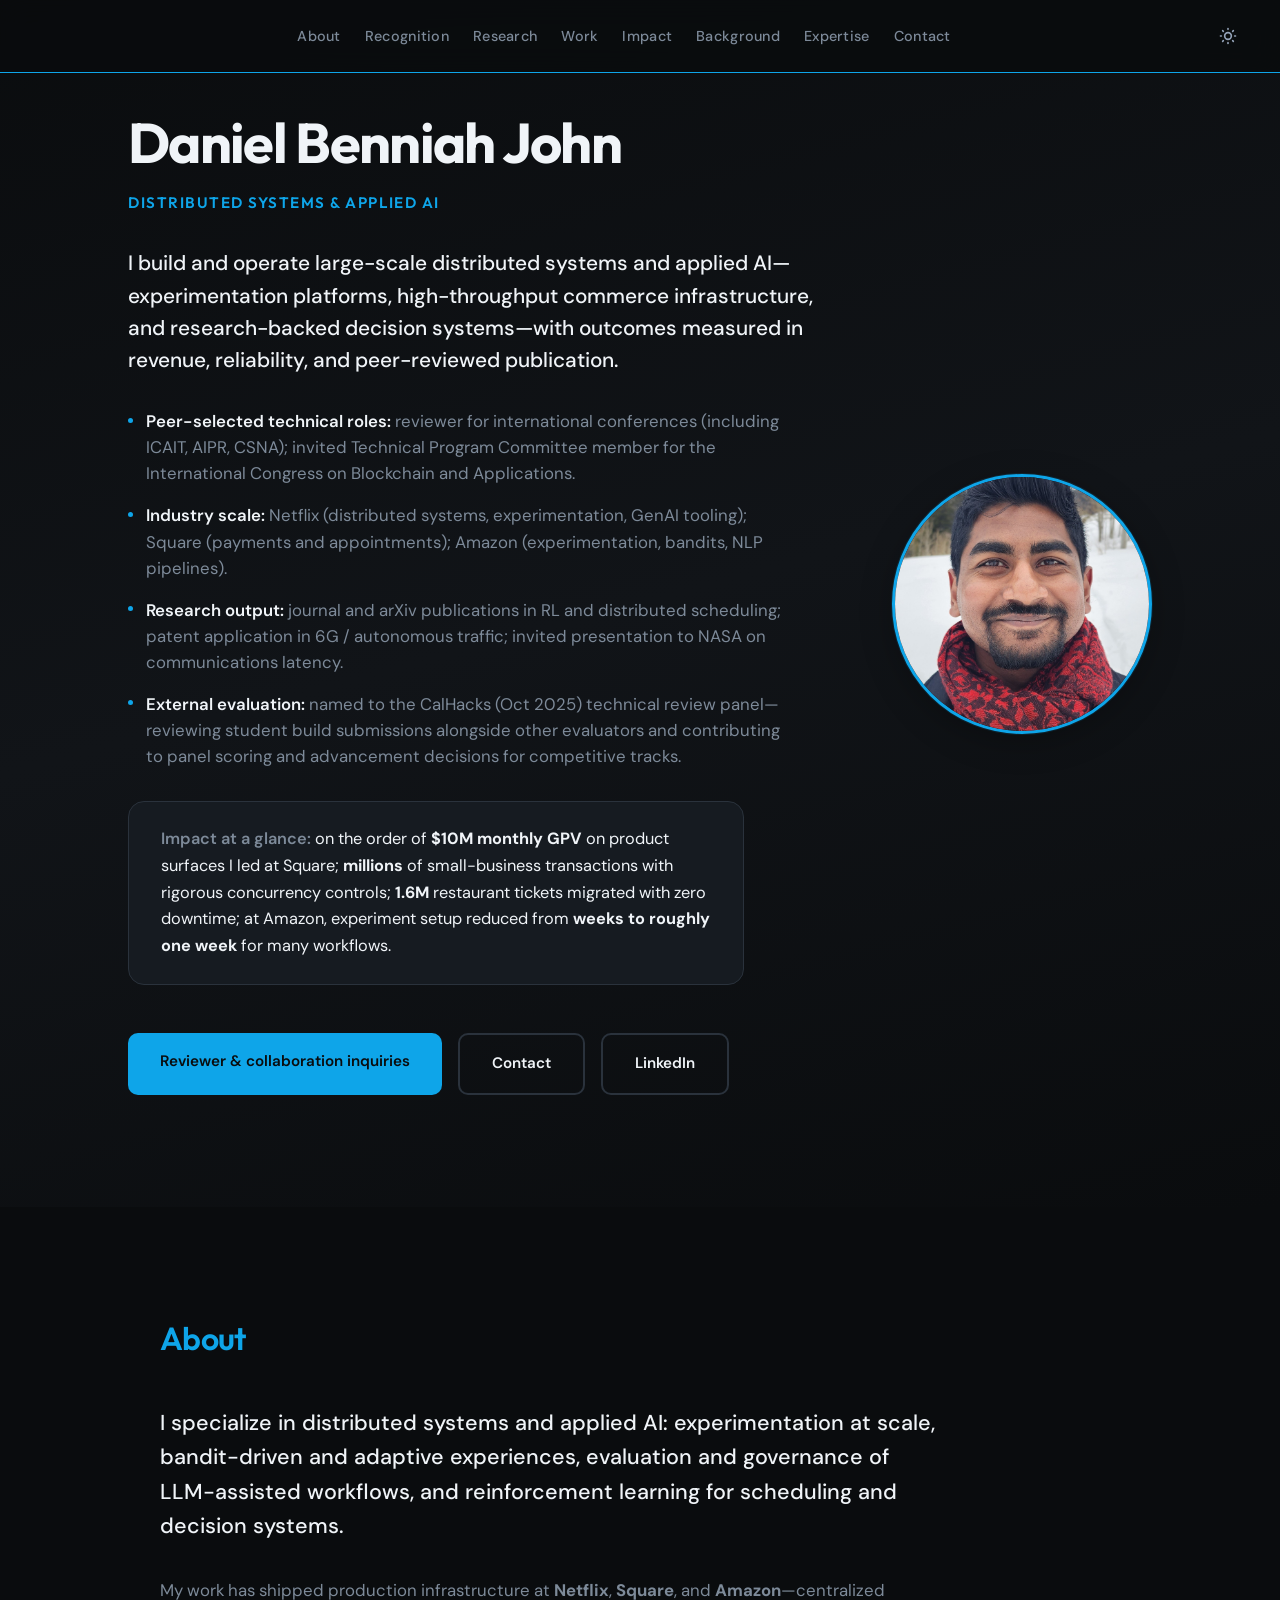
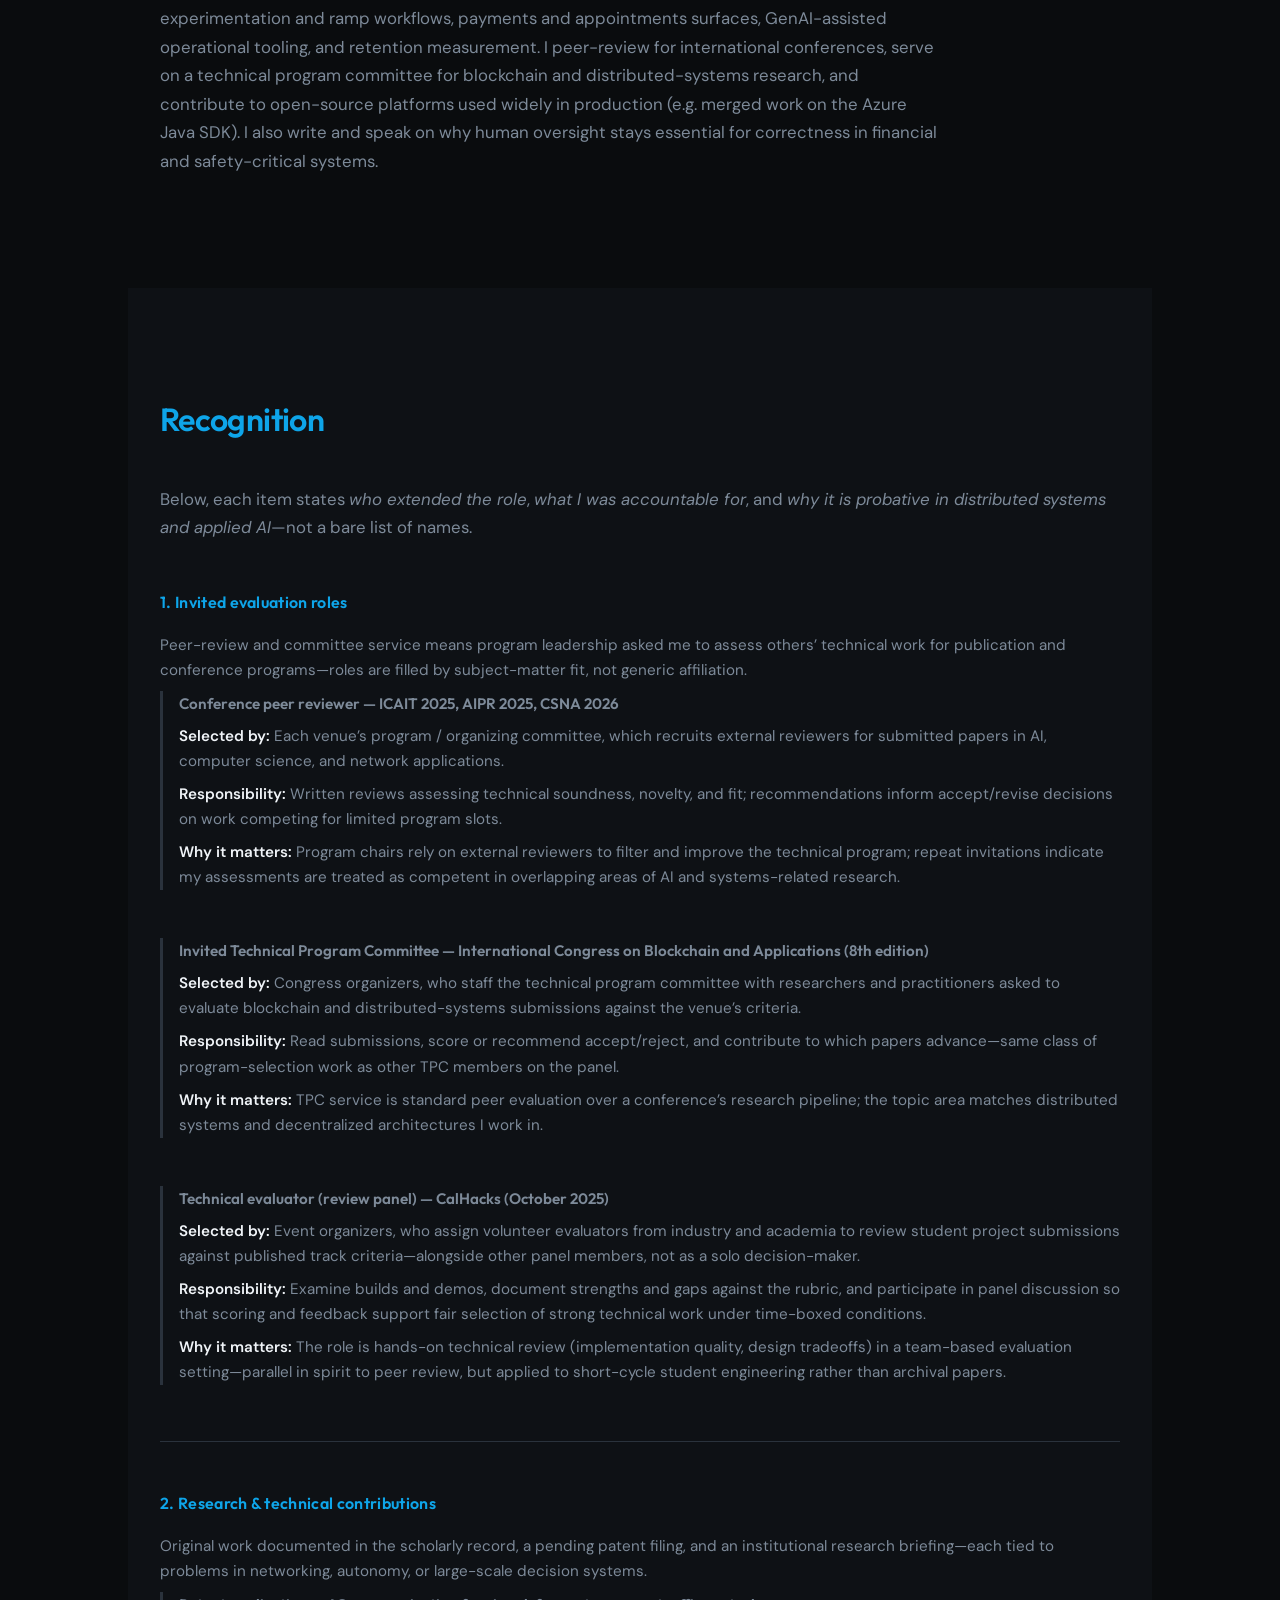
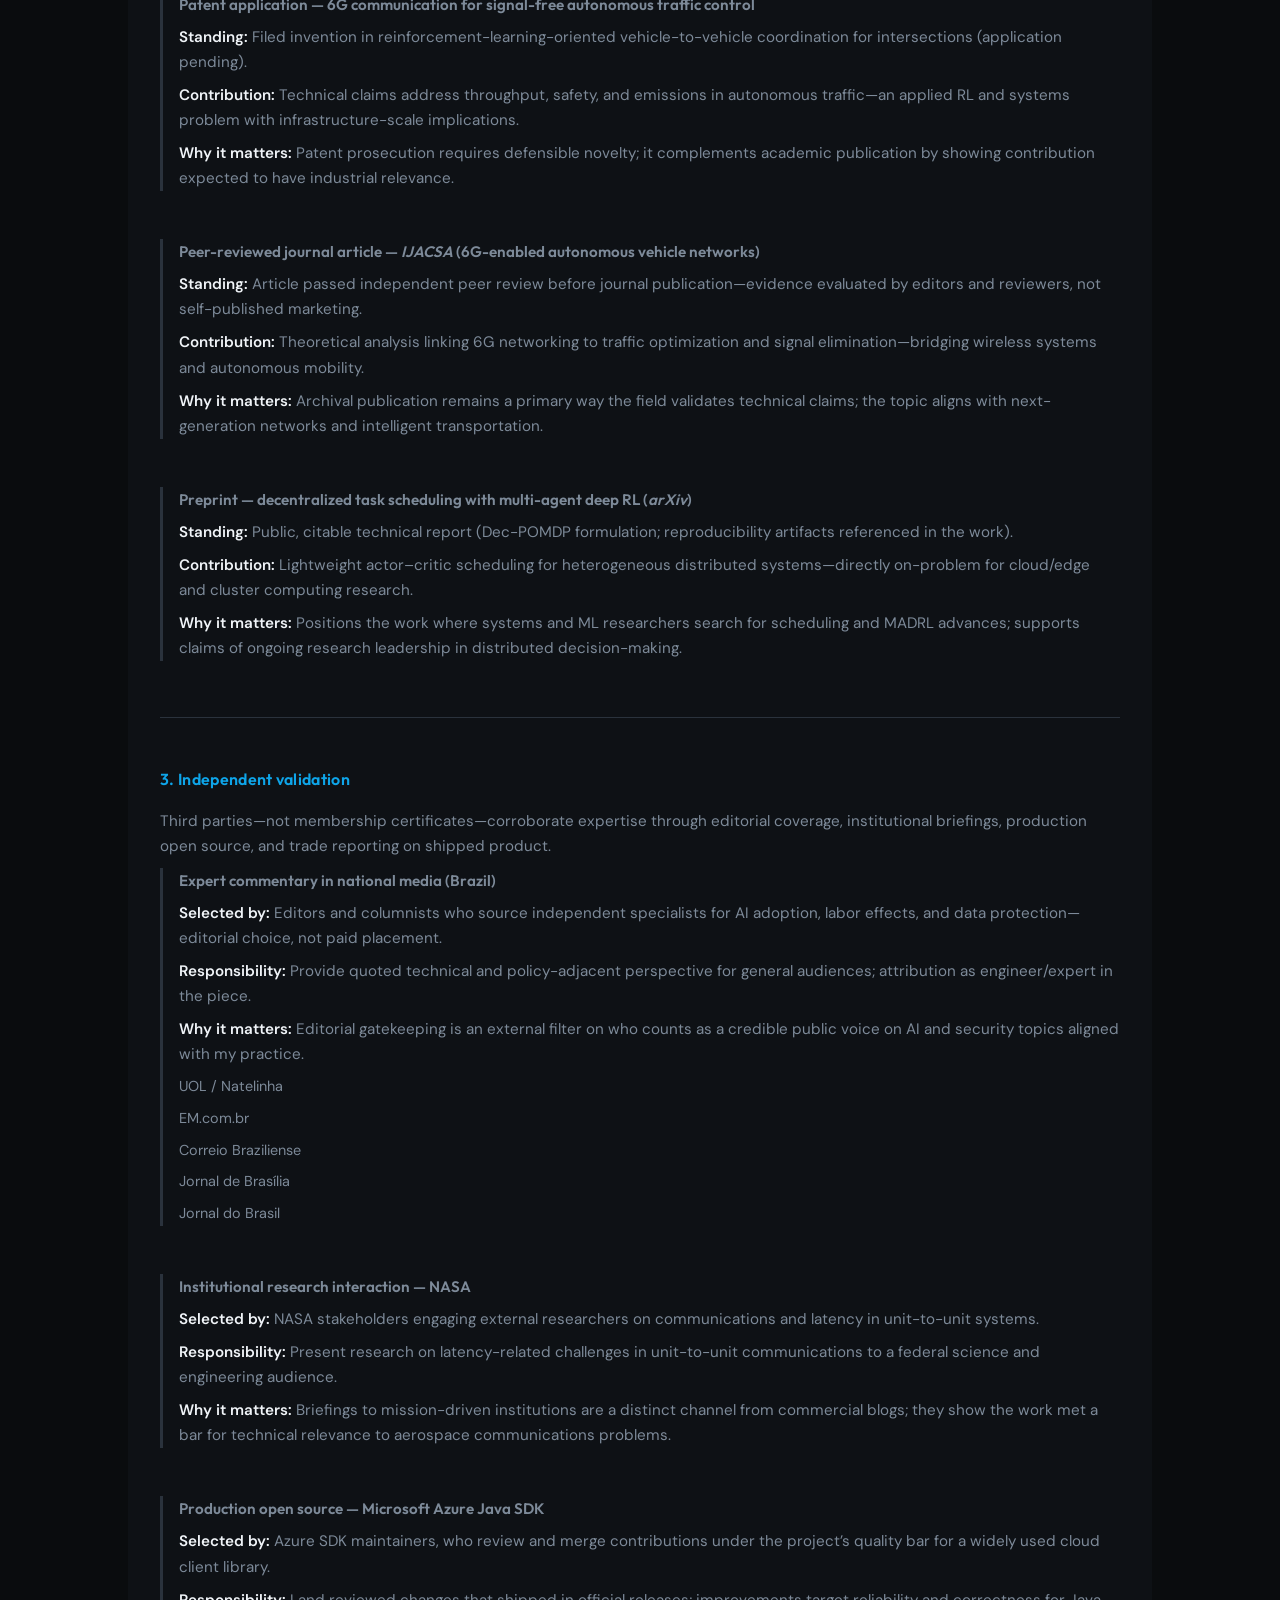
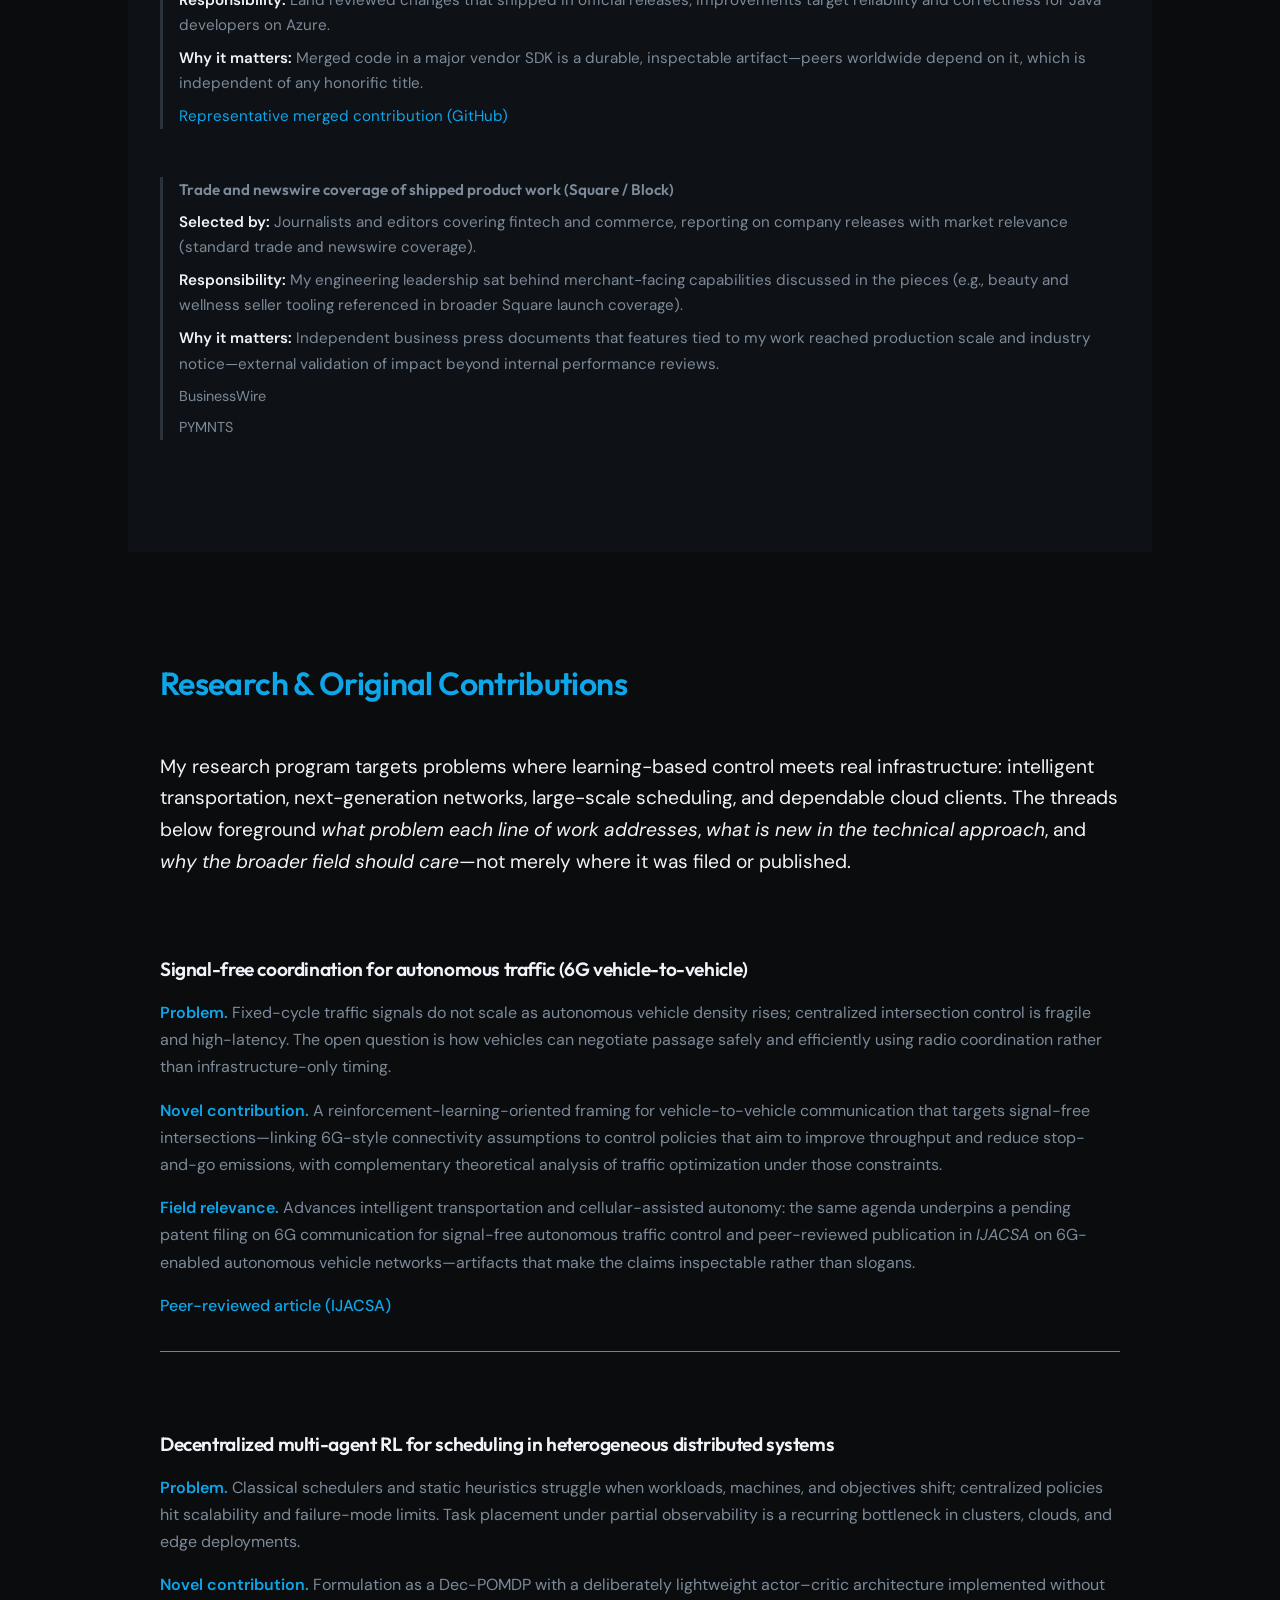
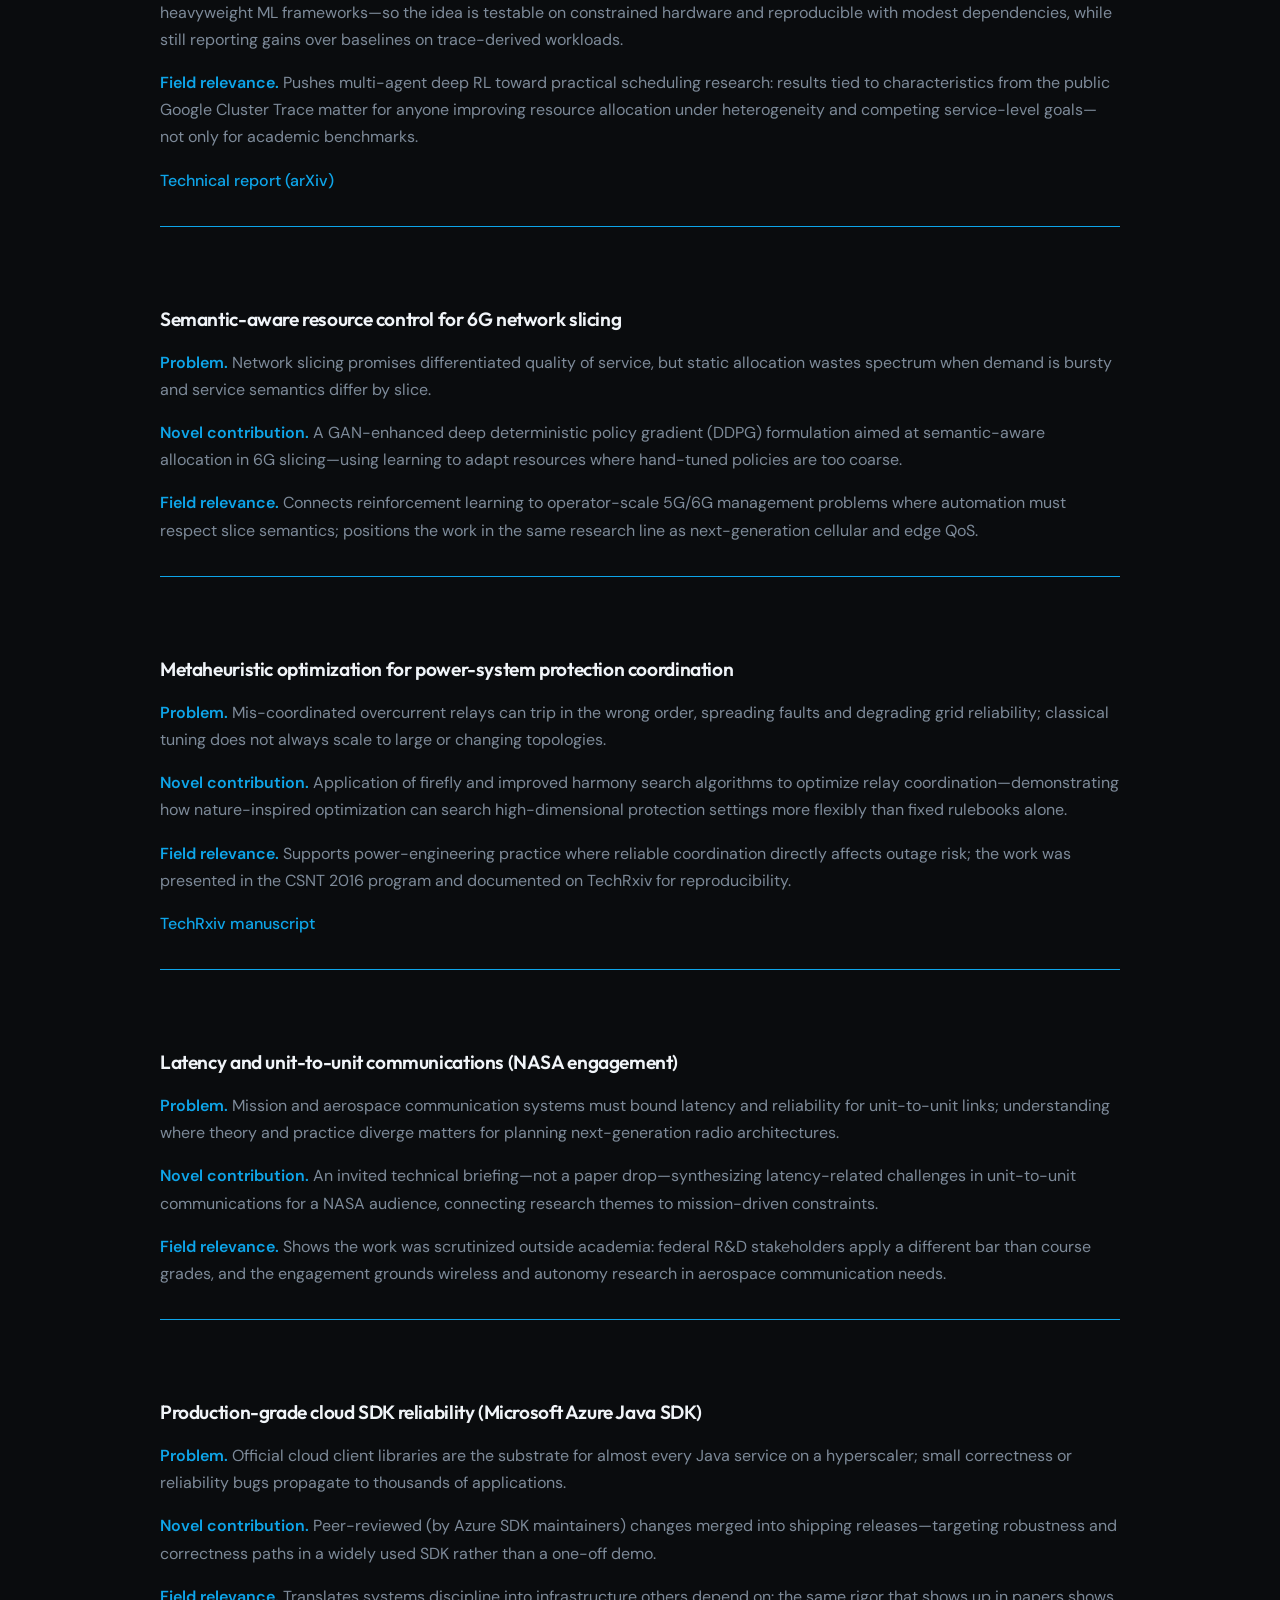
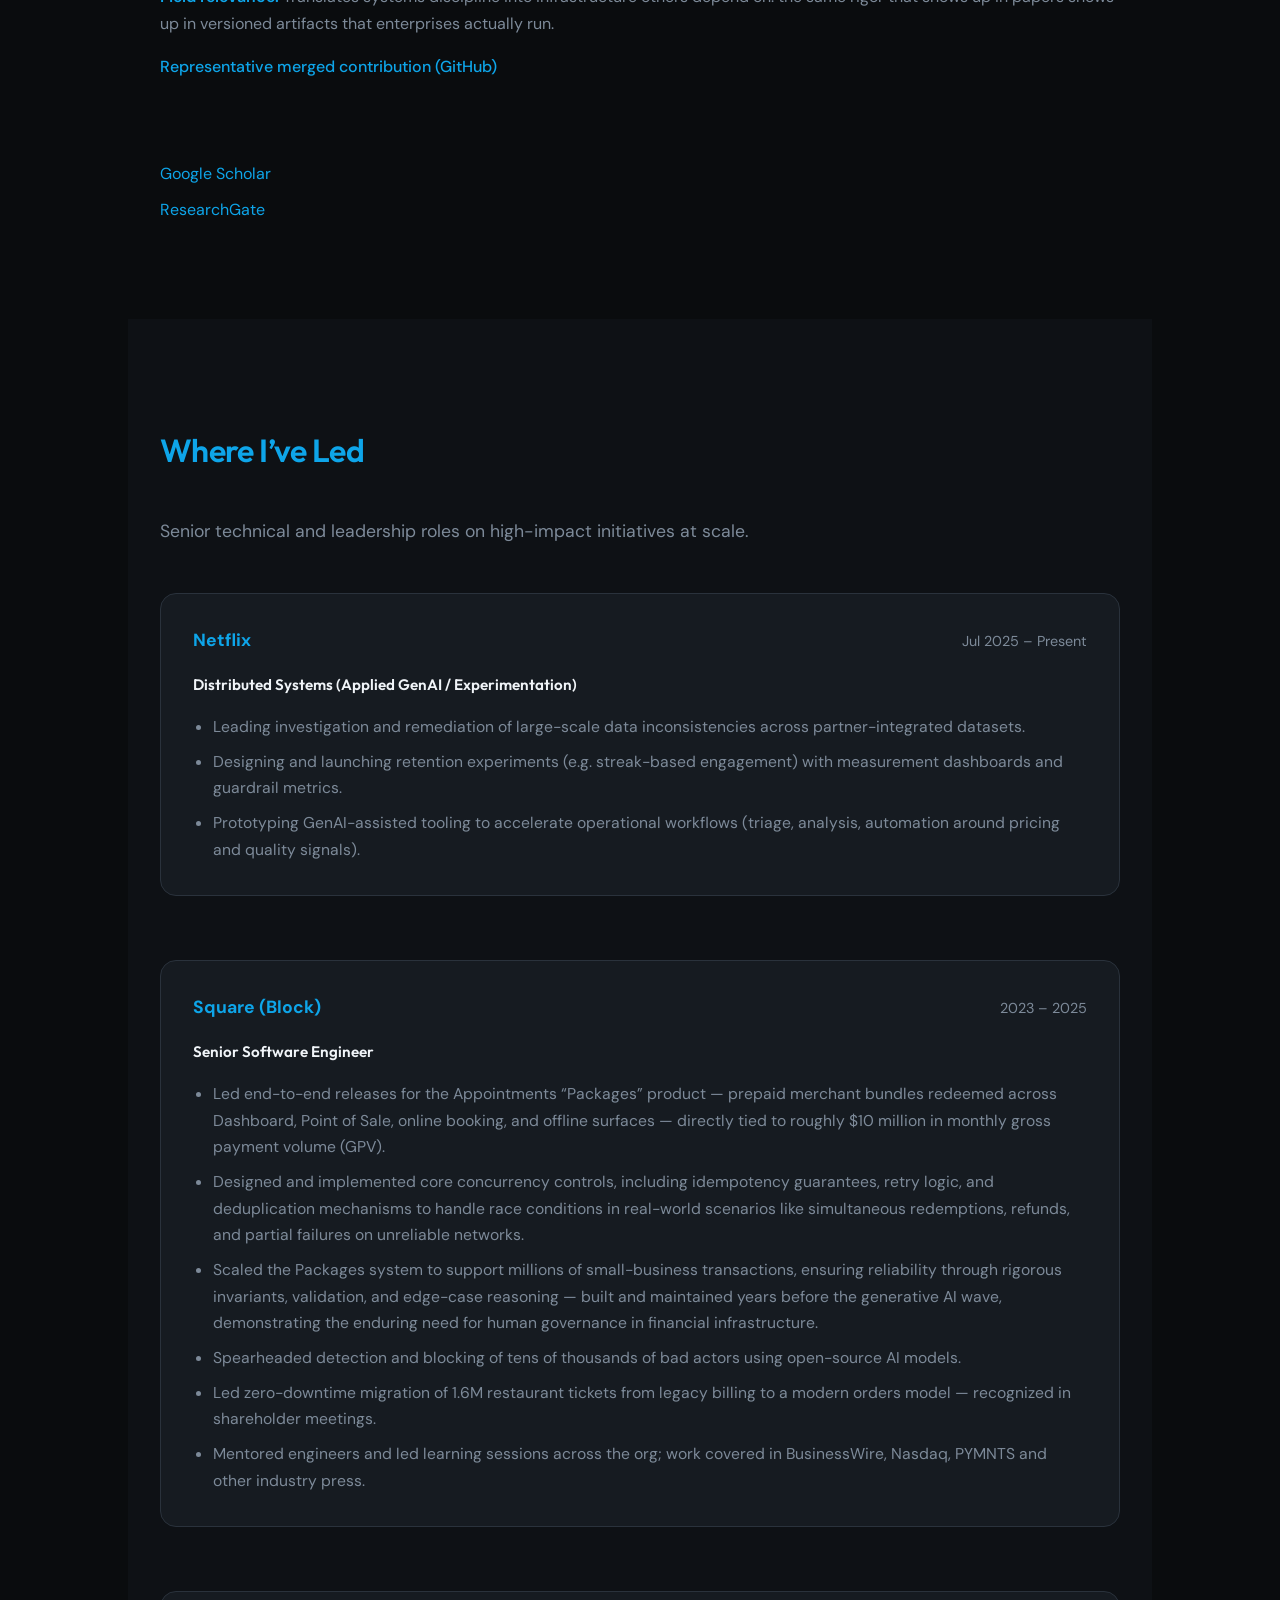
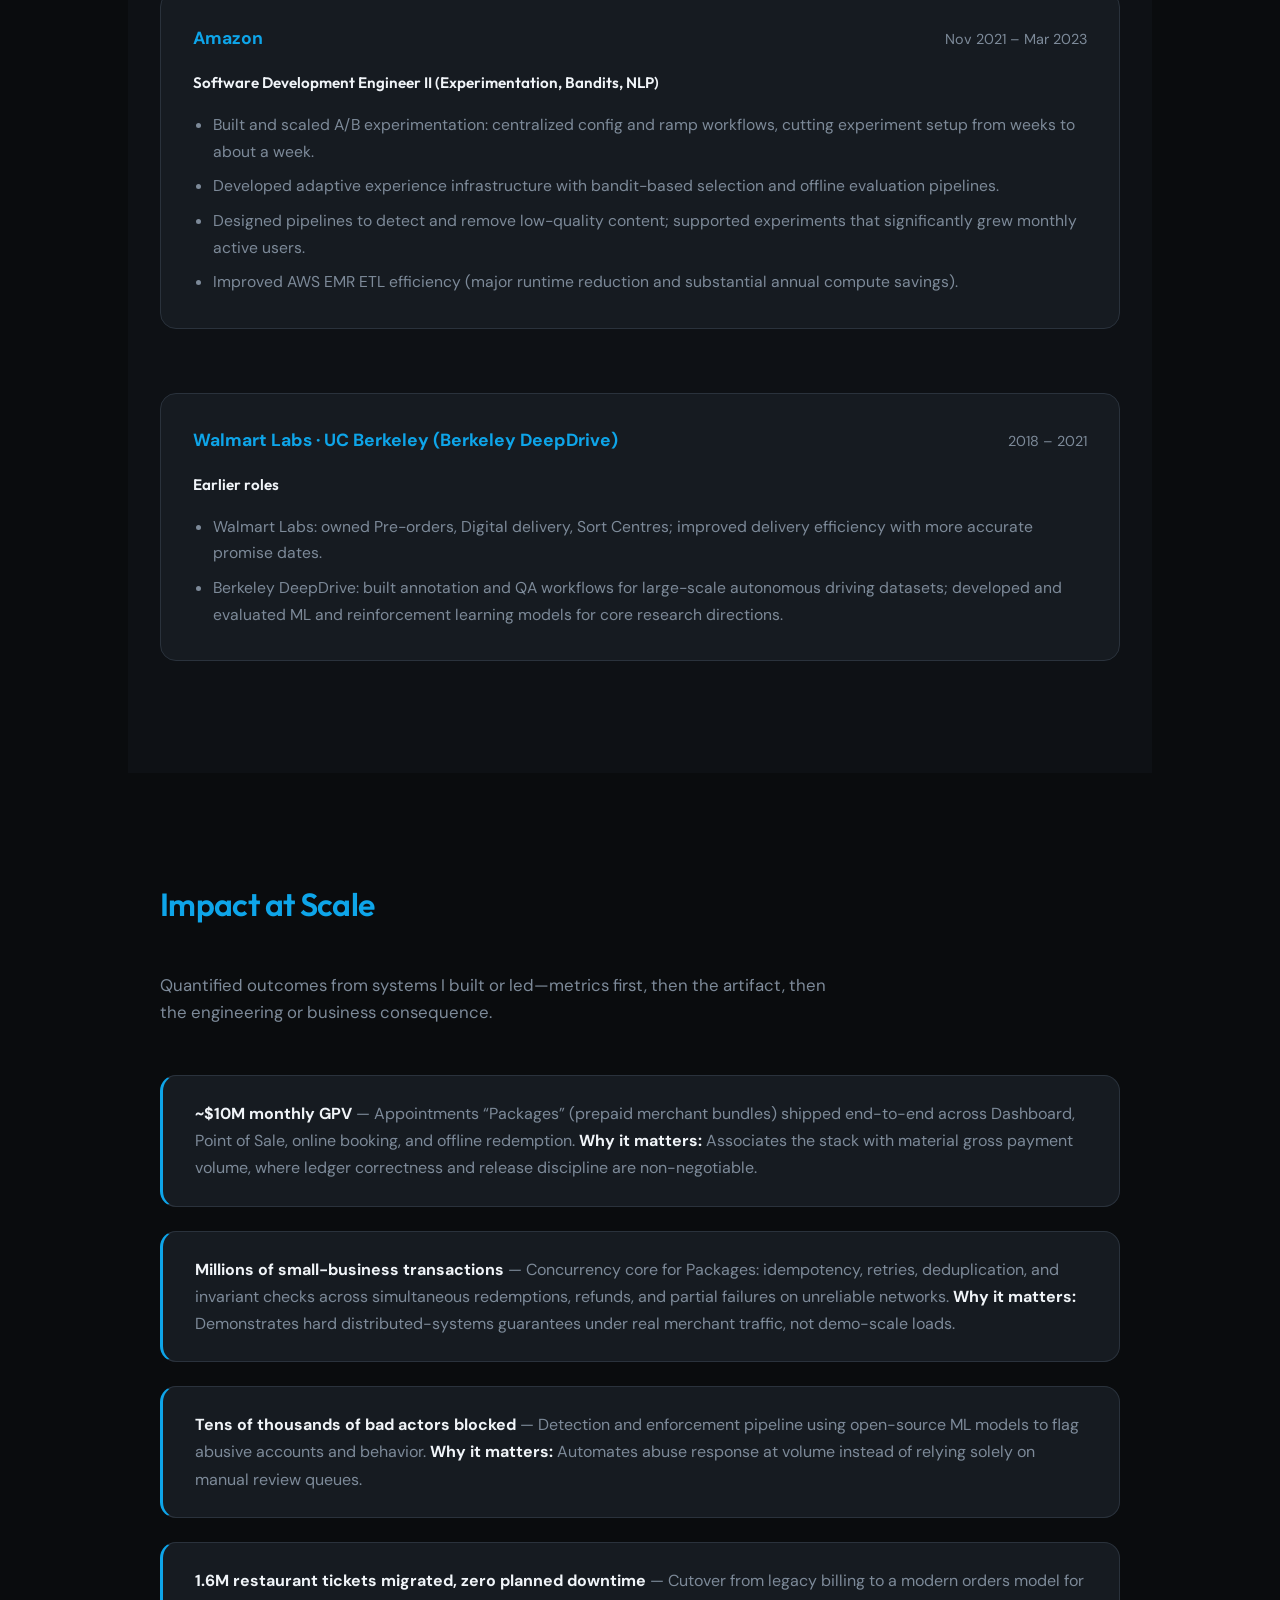
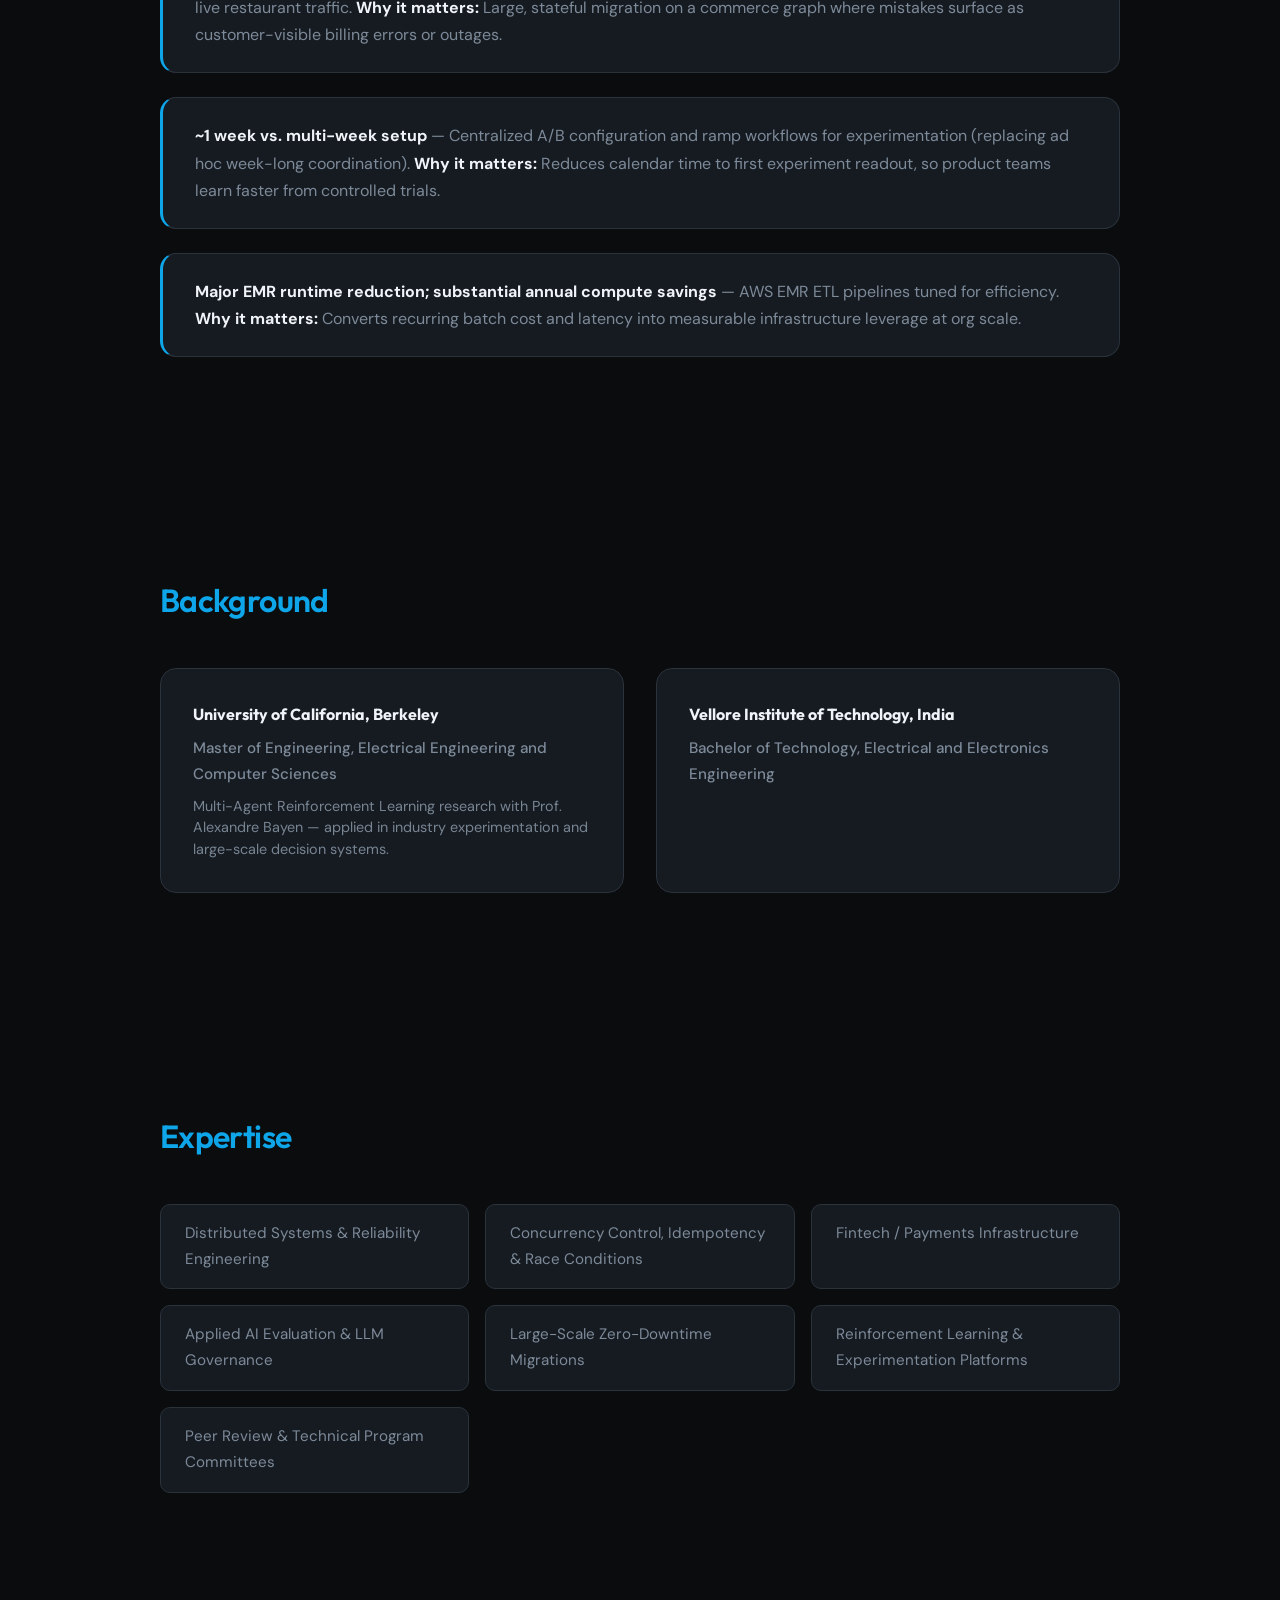
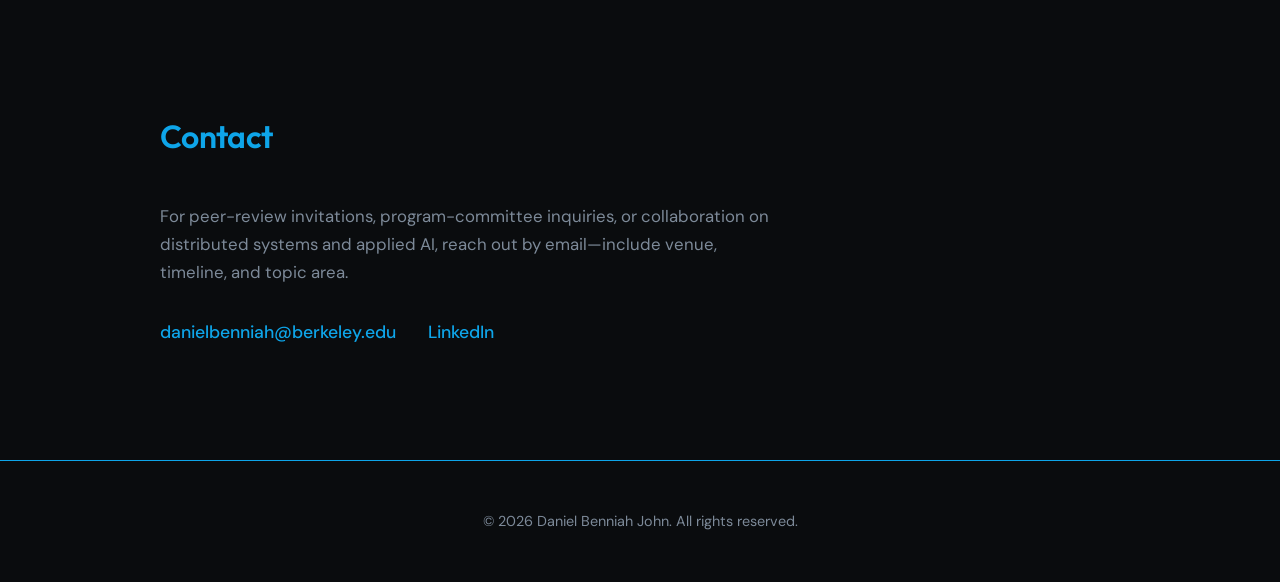
==== commit 1042be0d: "Research selection" ====
--- a/index.html
+++ b/index.html
@@ -163,29 +163,50 @@
     </section>
 
     <section id="research" class="section research">
-      <h2 class="section-title">Research & Original Contributions</h2>
+      <h2 class="section-title">Research &amp; Original Contributions</h2>
       <div class="research-content">
-        <p class="lead">Research spans reinforcement learning for scheduling and autonomous systems, 6G and V2V communication, and signal-free traffic control—linked to a pending patent, peer-reviewed and preprint publication, and an invited briefing to NASA.</p>
+        <p class="lead">My research program targets problems where learning-based control meets real infrastructure: intelligent transportation, next-generation networks, large-scale scheduling, and dependable cloud clients. The threads below foreground <em>what problem each line of work addresses</em>, <em>what is new in the technical approach</em>, and <em>why the broader field should care</em>—not merely where it was filed or published.</p>
         <div class="research-highlights">
-          <div class="highlight-item">
-            <h3>Patent</h3>
-            <p><strong>6G Communication Network for Signal-Free Autonomous Traffic Control</strong> (application pending). Reinforcement-learning-based approach for V2V communication enabling signal-free intersections — with claimed impact including traffic improvement and substantial emissions reduction.</p>
-          </div>
-          <div class="highlight-item">
-            <h3>Published & Presented</h3>
-            <p><strong>6G-Enabled Autonomous Vehicle Networks: Theoretical Analysis of Traffic Optimization and Signal Elimination</strong> — <em>International Journal of Advanced Computer Science and Applications (IJACSA)</em>. <a href="https://thesai.org/Publications/ViewPaper?Volume=16&Issue=2&Code=IJACSA&SerialNo=1" target="_blank" rel="noopener">Read paper</a>.</p>
-            <p><strong>Decentralized Task Scheduling in Distributed Systems: A Deep Reinforcement Learning Approach</strong> — <em>arXiv</em>. <a href="https://arxiv.org/abs/2603.24738" target="_blank" rel="noopener">Read paper</a>.</p>
-            <p><strong>GAN-Enhanced Deep Deterministic Policy Gradient Framework for Semantic-Aware Resource Allocation in 6G Network Slicing</strong>.</p>
-            <p><strong>Optimum Coordination of Overcurrent Relays using Firefly and Improved Harmony Search Algorithms</strong> — IEEE CSNT 2016, Chitkara University Conference, Chandigarh, India. <a href="https://www.techrxiv.org/doi/full/10.36227/techrxiv.177162320.01529024/v1" target="_blank" rel="noopener">TechRxiv</a>.</p>
-          </div>
-          <div class="highlight-item">
-            <h3>NASA & Broader Impact</h3>
-            <p>Presented research to NASA on latency-related challenges in unit-to-unit communications.</p>
-          </div>
-          <div class="highlight-item">
-            <h3>Open Source</h3>
-            <p>Contributions to <strong>Microsoft Azure Java SDK</strong>: PRs peer-reviewed and merged by Azure SDK maintainers, shipping in official releases. Improvements to reliability and correctness of a core cloud developer platform used by thousands of Java developers. <a href="https://github.com/Azure/azure-sdk-for-java/pull/9180" target="_blank" rel="noopener">GitHub</a>.</p>
-          </div>
+          <article class="highlight-item research-thread">
+            <h3 class="research-thread-title">Signal-free coordination for autonomous traffic (6G vehicle-to-vehicle)</h3>
+            <p class="research-field"><strong>Problem.</strong> Fixed-cycle traffic signals do not scale as autonomous vehicle density rises; centralized intersection control is fragile and high-latency. The open question is how vehicles can negotiate passage safely and efficiently using radio coordination rather than infrastructure-only timing.</p>
+            <p class="research-field"><strong>Novel contribution.</strong> A reinforcement-learning-oriented framing for vehicle-to-vehicle communication that targets signal-free intersections—linking 6G-style connectivity assumptions to control policies that aim to improve throughput and reduce stop-and-go emissions, with complementary theoretical analysis of traffic optimization under those constraints.</p>
+            <p class="research-field"><strong>Field relevance.</strong> Advances intelligent transportation and cellular-assisted autonomy: the same agenda underpins a pending patent filing on 6G communication for signal-free autonomous traffic control and peer-reviewed publication in <em>IJACSA</em> on 6G-enabled autonomous vehicle networks—artifacts that make the claims inspectable rather than slogans.</p>
+            <p class="research-artifact"><a href="https://thesai.org/Publications/ViewPaper?Volume=16&Issue=2&Code=IJACSA&SerialNo=1" target="_blank" rel="noopener">Peer-reviewed article (IJACSA)</a></p>
+          </article>
+          <article class="highlight-item research-thread">
+            <h3 class="research-thread-title">Decentralized multi-agent RL for scheduling in heterogeneous distributed systems</h3>
+            <p class="research-field"><strong>Problem.</strong> Classical schedulers and static heuristics struggle when workloads, machines, and objectives shift; centralized policies hit scalability and failure-mode limits. Task placement under partial observability is a recurring bottleneck in clusters, clouds, and edge deployments.</p>
+            <p class="research-field"><strong>Novel contribution.</strong> Formulation as a Dec-POMDP with a deliberately lightweight actor–critic architecture implemented without heavyweight ML frameworks—so the idea is testable on constrained hardware and reproducible with modest dependencies, while still reporting gains over baselines on trace-derived workloads.</p>
+            <p class="research-field"><strong>Field relevance.</strong> Pushes multi-agent deep RL toward practical scheduling research: results tied to characteristics from the public Google Cluster Trace matter for anyone improving resource allocation under heterogeneity and competing service-level goals—not only for academic benchmarks.</p>
+            <p class="research-artifact"><a href="https://arxiv.org/abs/2603.24738" target="_blank" rel="noopener">Technical report (arXiv)</a></p>
+          </article>
+          <article class="highlight-item research-thread">
+            <h3 class="research-thread-title">Semantic-aware resource control for 6G network slicing</h3>
+            <p class="research-field"><strong>Problem.</strong> Network slicing promises differentiated quality of service, but static allocation wastes spectrum when demand is bursty and service semantics differ by slice.</p>
+            <p class="research-field"><strong>Novel contribution.</strong> A GAN-enhanced deep deterministic policy gradient (DDPG) formulation aimed at semantic-aware allocation in 6G slicing—using learning to adapt resources where hand-tuned policies are too coarse.</p>
+            <p class="research-field"><strong>Field relevance.</strong> Connects reinforcement learning to operator-scale 5G/6G management problems where automation must respect slice semantics; positions the work in the same research line as next-generation cellular and edge QoS.</p>
+          </article>
+          <article class="highlight-item research-thread">
+            <h3 class="research-thread-title">Metaheuristic optimization for power-system protection coordination</h3>
+            <p class="research-field"><strong>Problem.</strong> Mis-coordinated overcurrent relays can trip in the wrong order, spreading faults and degrading grid reliability; classical tuning does not always scale to large or changing topologies.</p>
+            <p class="research-field"><strong>Novel contribution.</strong> Application of firefly and improved harmony search algorithms to optimize relay coordination—demonstrating how nature-inspired optimization can search high-dimensional protection settings more flexibly than fixed rulebooks alone.</p>
+            <p class="research-field"><strong>Field relevance.</strong> Supports power-engineering practice where reliable coordination directly affects outage risk; the work was presented in the CSNT 2016 program and documented on TechRxiv for reproducibility.</p>
+            <p class="research-artifact"><a href="https://www.techrxiv.org/doi/full/10.36227/techrxiv.177162320.01529024/v1" target="_blank" rel="noopener">TechRxiv manuscript</a></p>
+          </article>
+          <article class="highlight-item research-thread">
+            <h3 class="research-thread-title">Latency and unit-to-unit communications (NASA engagement)</h3>
+            <p class="research-field"><strong>Problem.</strong> Mission and aerospace communication systems must bound latency and reliability for unit-to-unit links; understanding where theory and practice diverge matters for planning next-generation radio architectures.</p>
+            <p class="research-field"><strong>Novel contribution.</strong> An invited technical briefing—not a paper drop—synthesizing latency-related challenges in unit-to-unit communications for a NASA audience, connecting research themes to mission-driven constraints.</p>
+            <p class="research-field"><strong>Field relevance.</strong> Shows the work was scrutinized outside academia: federal R&amp;D stakeholders apply a different bar than course grades, and the engagement grounds wireless and autonomy research in aerospace communication needs.</p>
+          </article>
+          <article class="highlight-item research-thread">
+            <h3 class="research-thread-title">Production-grade cloud SDK reliability (Microsoft Azure Java SDK)</h3>
+            <p class="research-field"><strong>Problem.</strong> Official cloud client libraries are the substrate for almost every Java service on a hyperscaler; small correctness or reliability bugs propagate to thousands of applications.</p>
+            <p class="research-field"><strong>Novel contribution.</strong> Peer-reviewed (by Azure SDK maintainers) changes merged into shipping releases—targeting robustness and correctness paths in a widely used SDK rather than a one-off demo.</p>
+            <p class="research-field"><strong>Field relevance.</strong> Translates systems discipline into infrastructure others depend on: the same rigor that shows up in papers shows up in versioned artifacts that enterprises actually run.</p>
+            <p class="research-artifact"><a href="https://github.com/Azure/azure-sdk-for-java/pull/9180" target="_blank" rel="noopener">Representative merged contribution (GitHub)</a></p>
+          </article>
         </div>
       </div>
       <div class="scholar-link">
--- a/css/styles.css
+++ b/css/styles.css
@@ -603,6 +603,31 @@
   margin-bottom: 0;
 }
 
+.research-thread .research-thread-title {
+  font-family: var(--font-heading);
+  font-size: clamp(1.05rem, 2vw, 1.2rem);
+  font-weight: 600;
+  text-transform: none;
+  letter-spacing: -0.02em;
+  line-height: 1.35;
+  color: var(--text);
+  margin: 0 0 var(--space-md);
+}
+
+.research-thread .research-field strong:first-child {
+  color: var(--accent);
+  font-weight: 600;
+}
+
+.research-artifact {
+  margin: var(--space-md) 0 0;
+  font-size: 0.95rem;
+}
+
+.research-artifact a {
+  font-weight: 500;
+}
+
 .scholar-link {
   margin: var(--space-2xl) 0 0;
   font-size: 1rem;
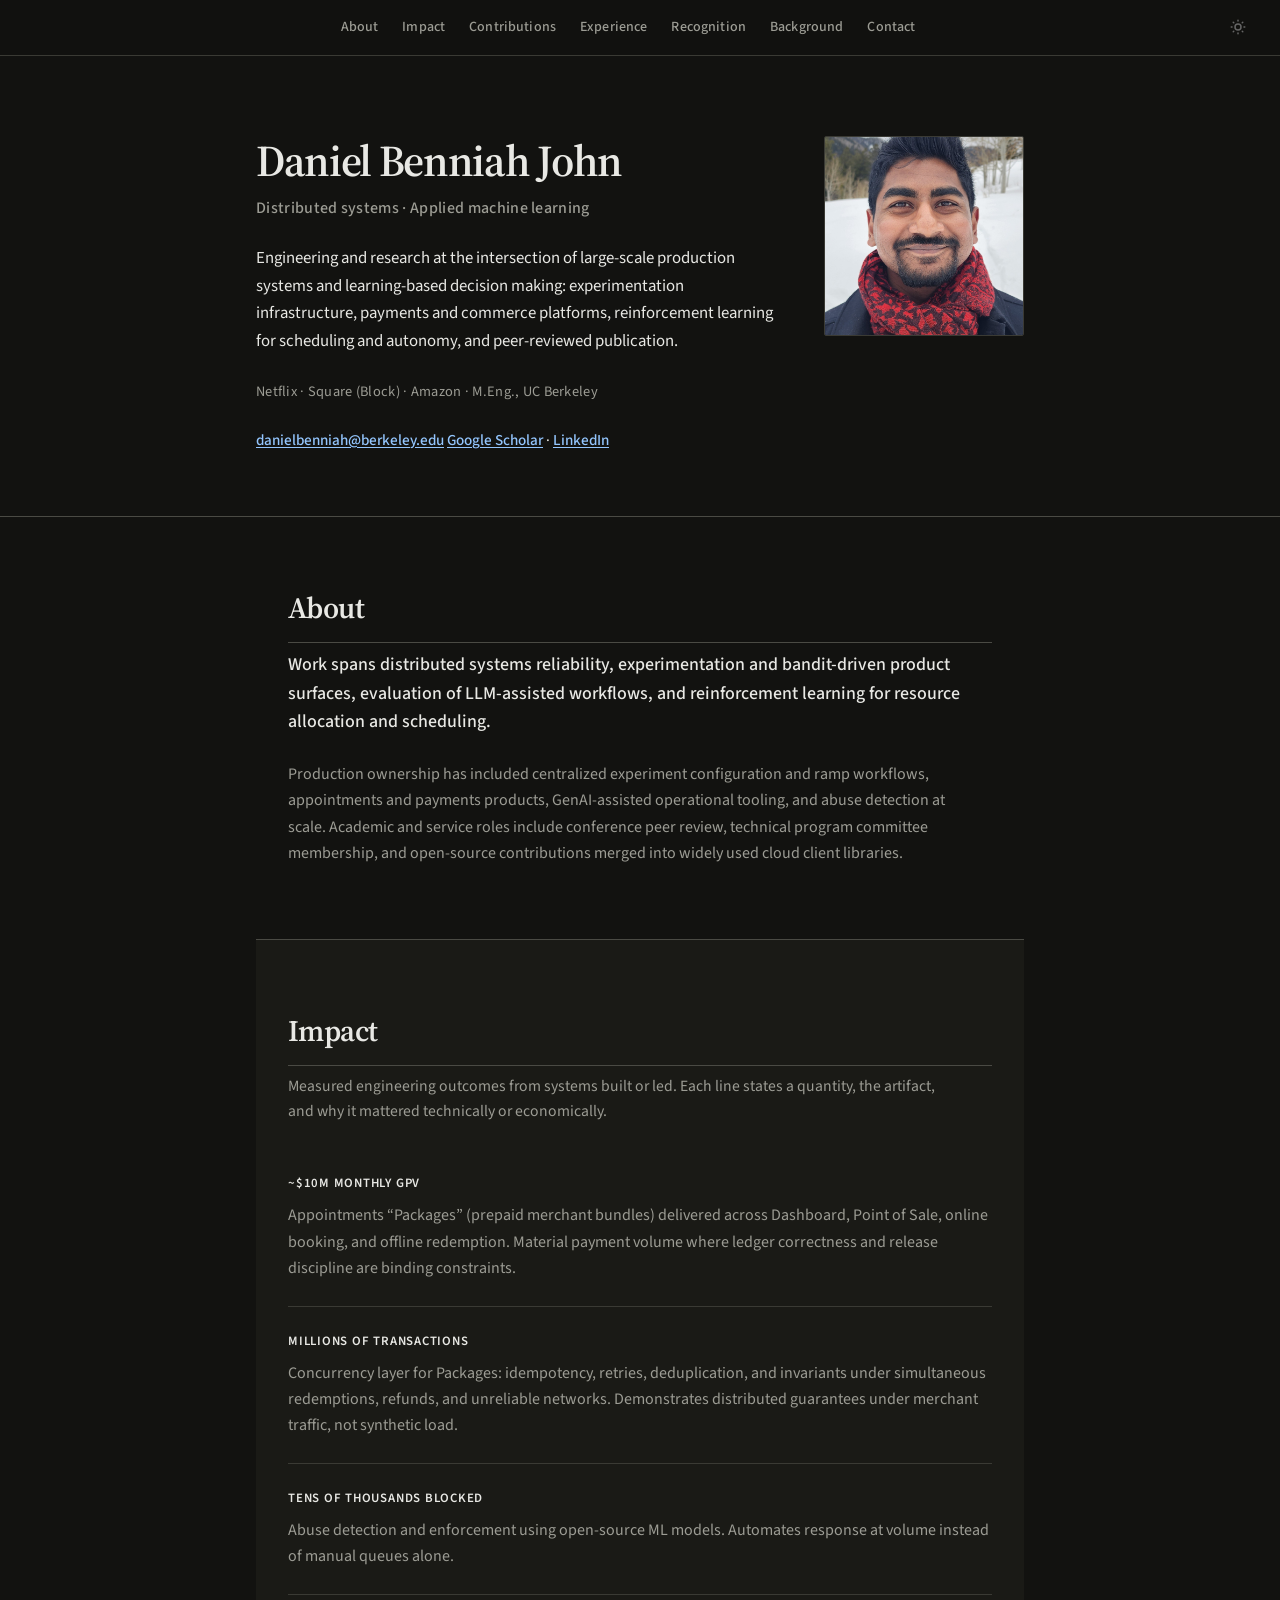
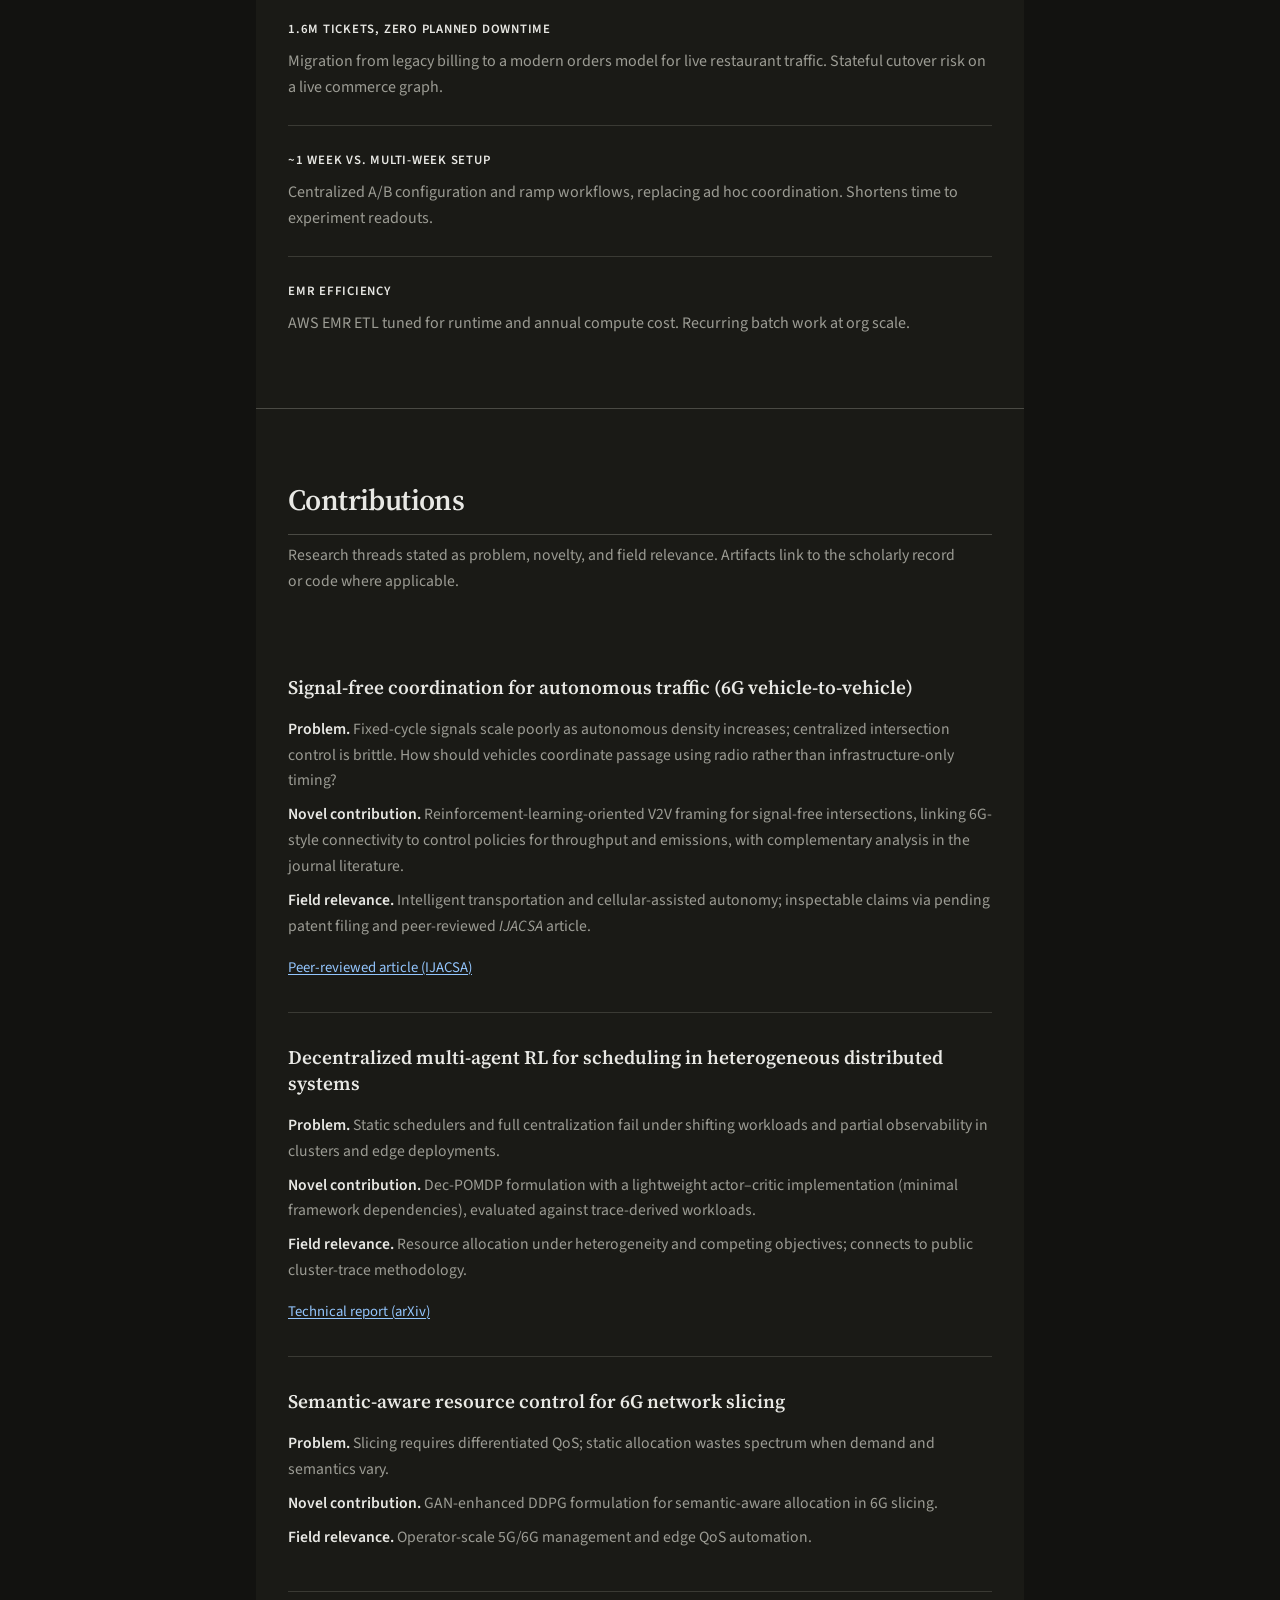
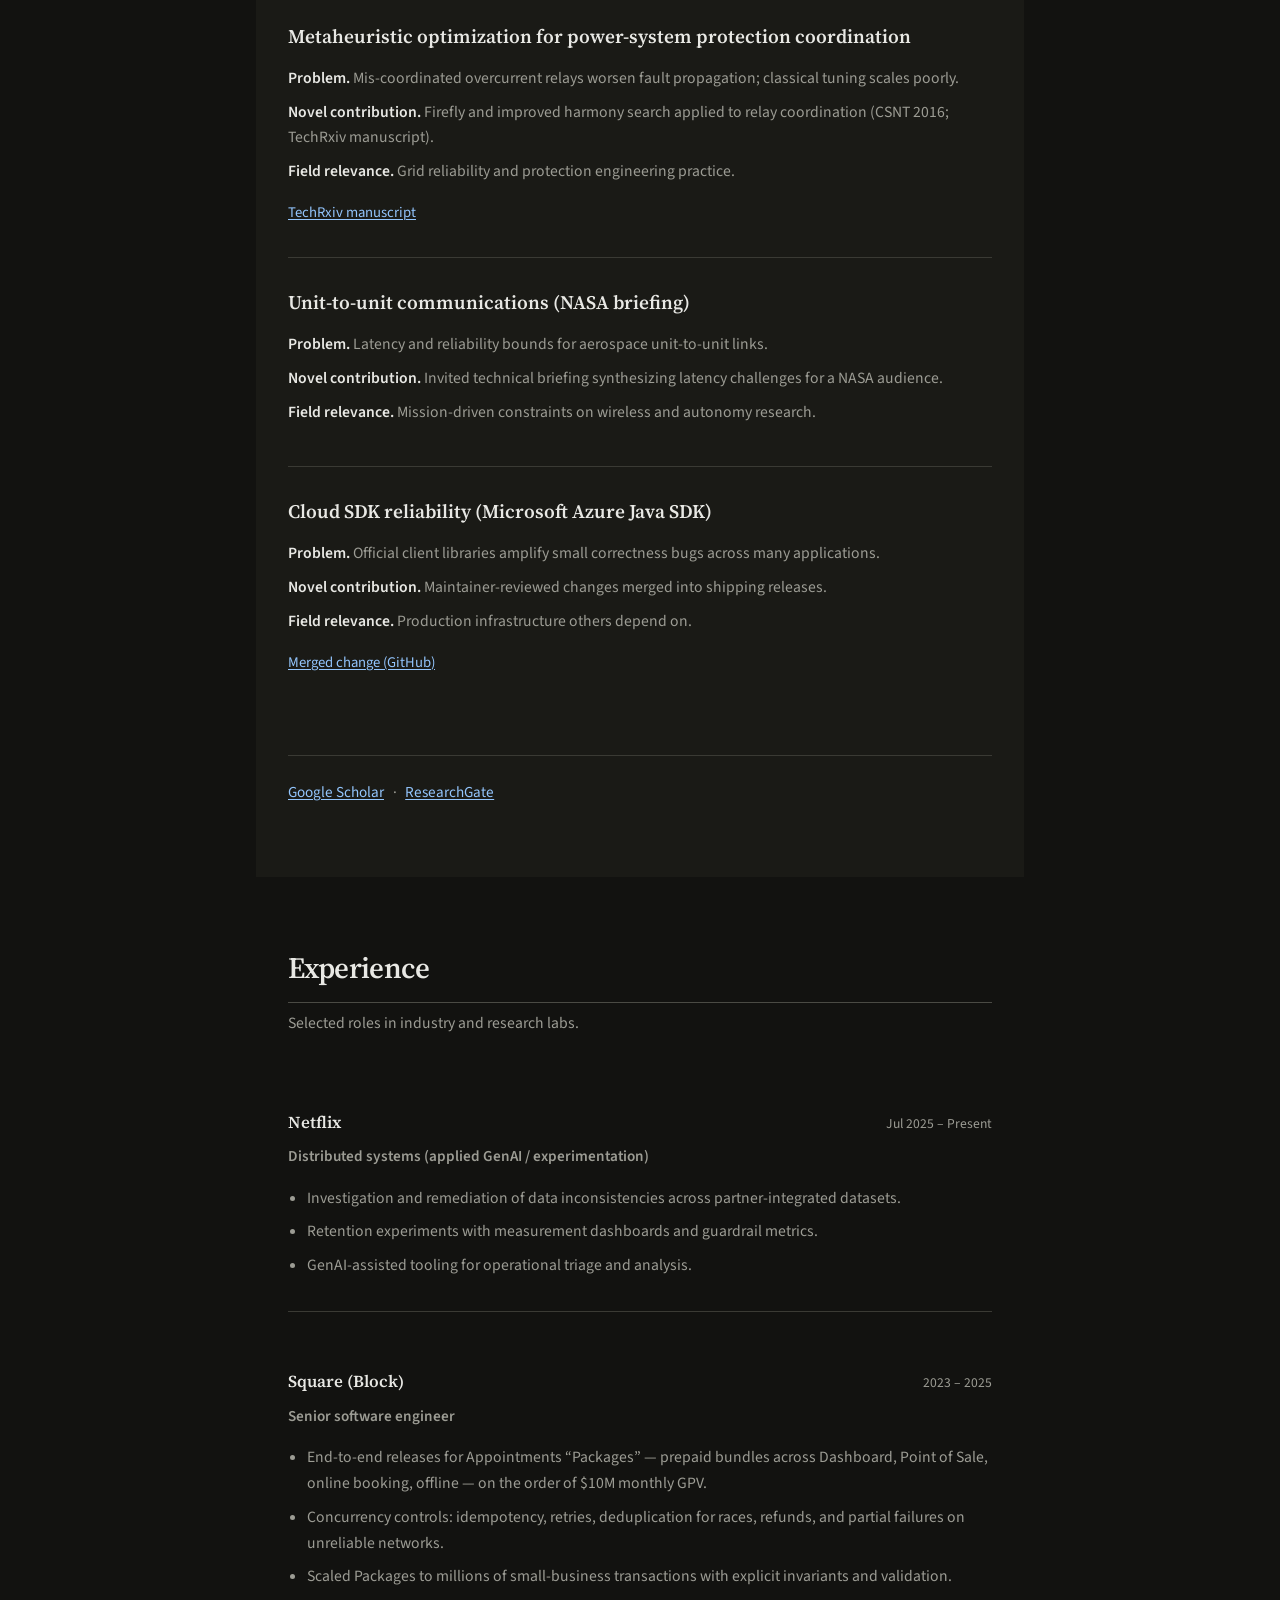
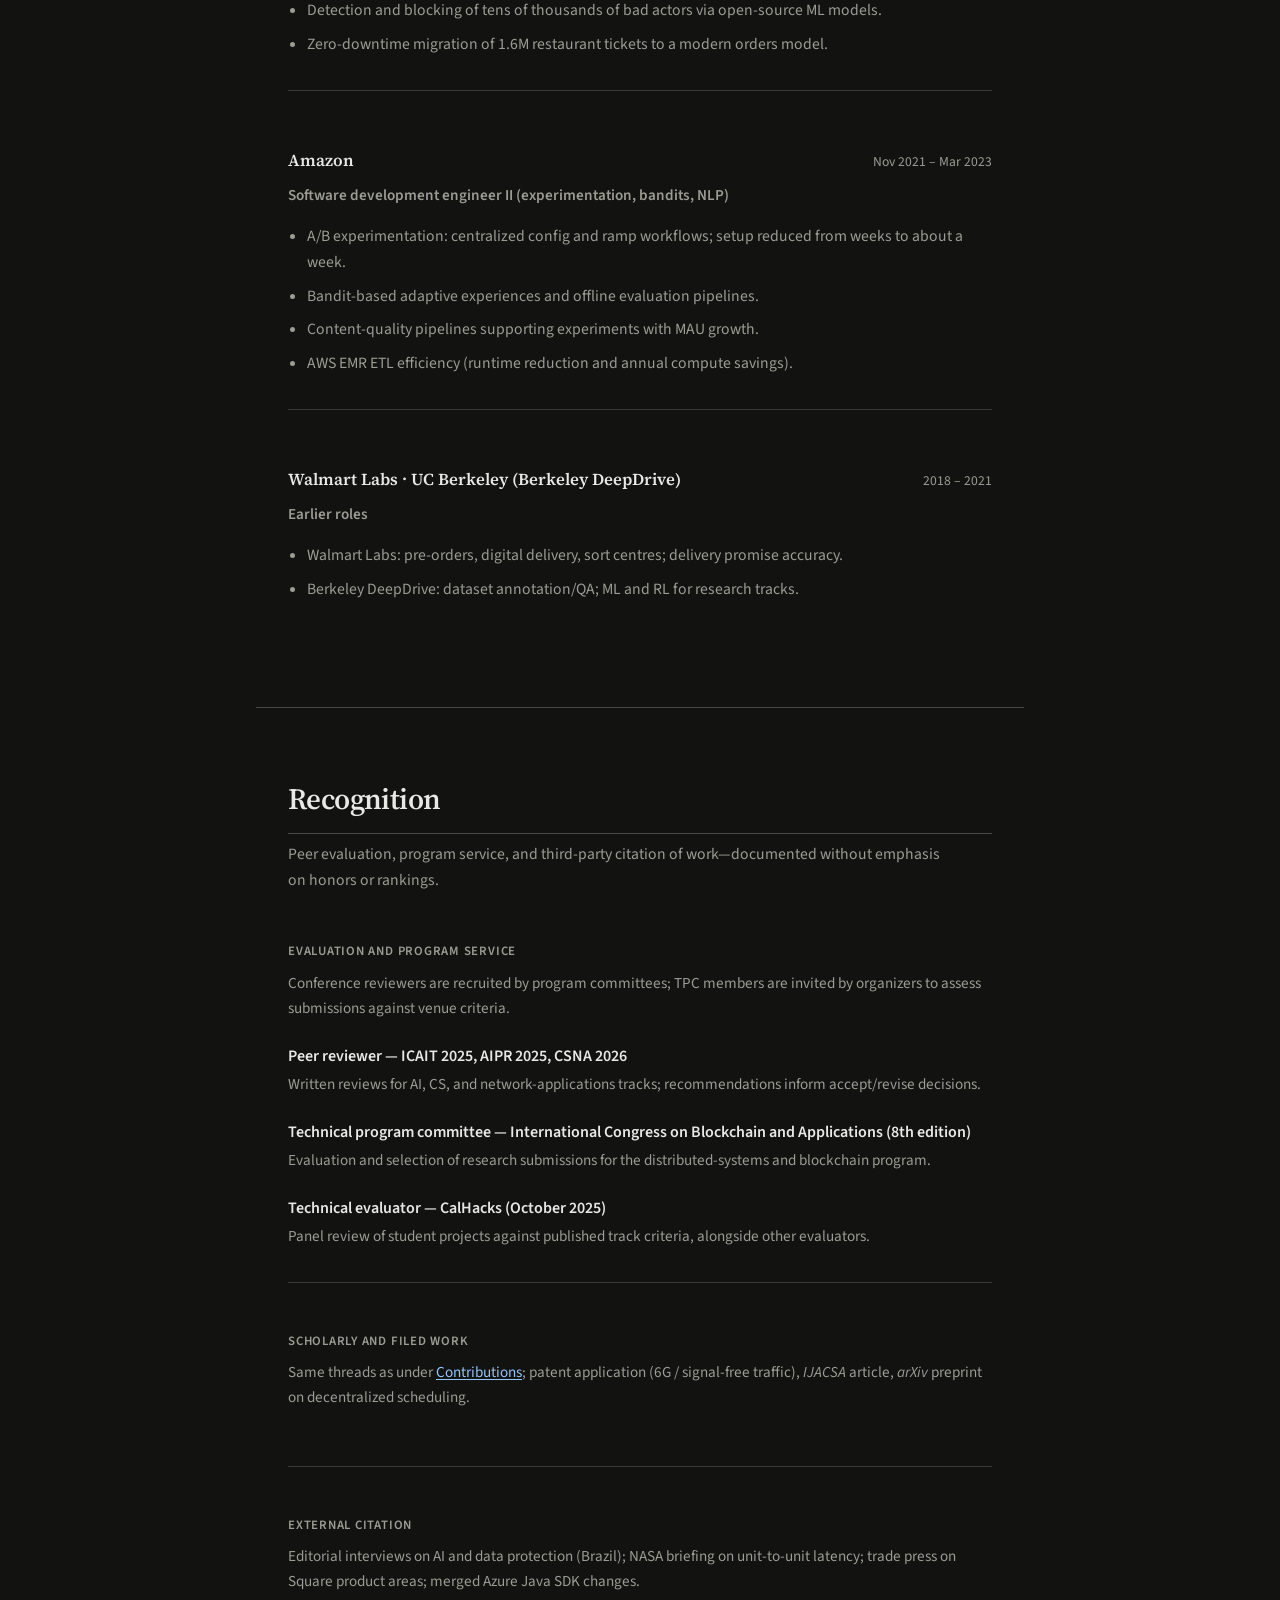
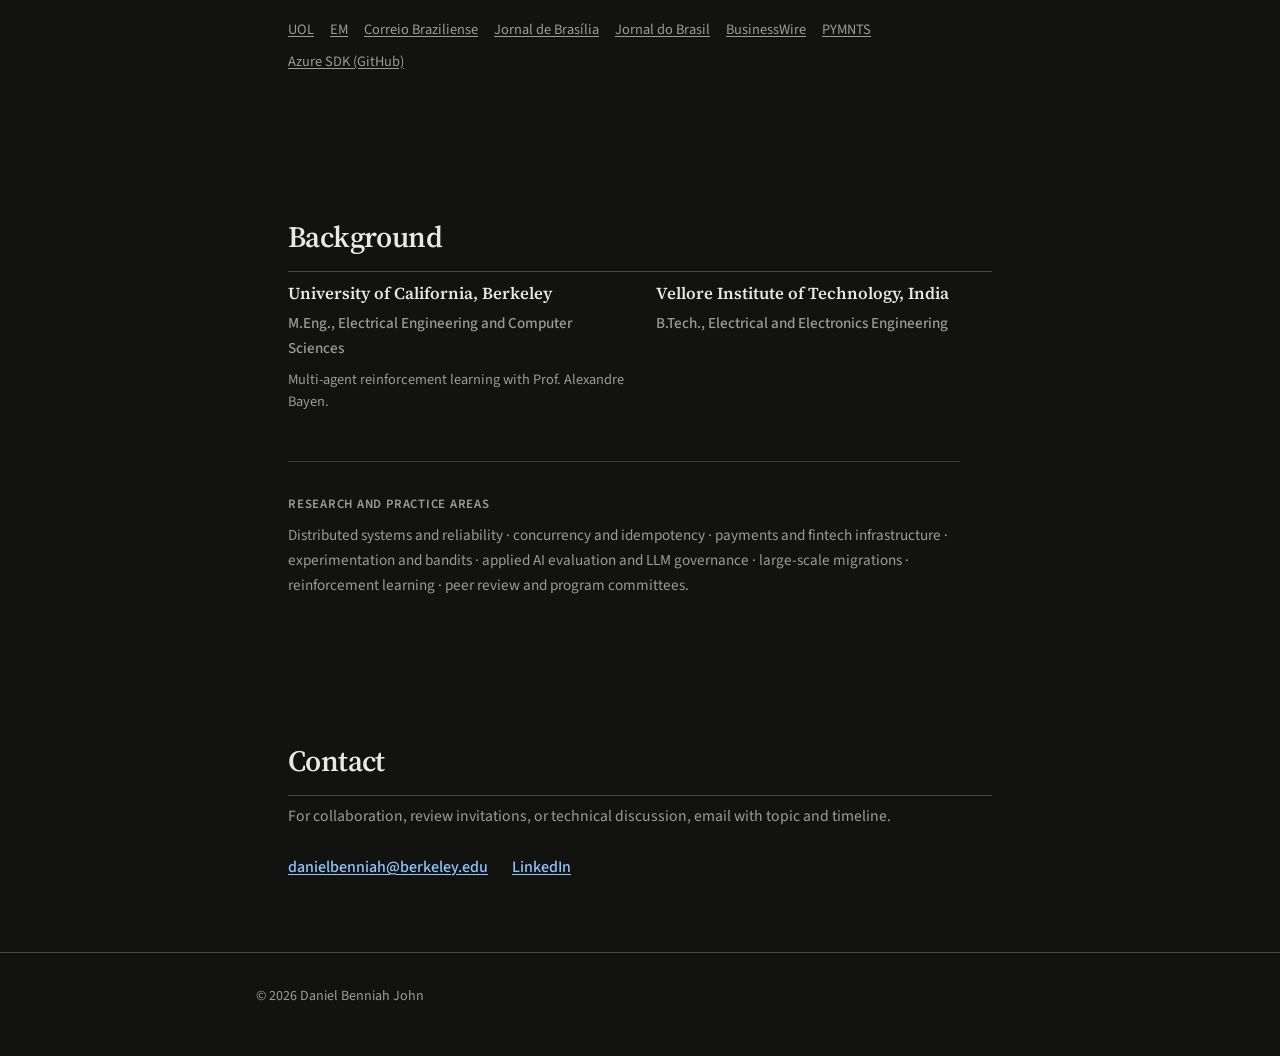
==== commit 8fd16f03: "Final changes" ====
--- a/index.html
+++ b/index.html
@@ -4,10 +4,10 @@
   <meta charset="UTF-8" />
   <meta name="viewport" content="width=device-width, initial-scale=1.0" />
   <title>Daniel Benniah John — Distributed Systems & Applied AI</title>
-  <meta name="description" content="Daniel Benniah John — distributed systems and applied AI at Netflix, Square, and Amazon. Peer reviewer and program committee; published research; measurable impact on experimentation, payments, and reliability." />
+  <meta name="description" content="Daniel Benniah John — distributed systems and applied AI. Measurable engineering impact, research contributions, and peer evaluation roles. Netflix, Square, Amazon; UC Berkeley." />
   <link rel="preconnect" href="https://fonts.googleapis.com" />
   <link rel="preconnect" href="https://fonts.gstatic.com" crossorigin />
-  <link href="https://fonts.googleapis.com/css2?family=DM+Sans:ital,opsz,wght@0,9..40,400;0,9..40,500;0,9..40,600;0,9..40,700&family=Outfit:wght@400;500;600;700&display=swap" rel="stylesheet" />
+  <link href="https://fonts.googleapis.com/css2?family=Source+Sans+3:ital,wght@0,400;0,500;0,600;0,700;1,400&family=Source+Serif+4:ital,opsz,wght@0,8..60,400;0,8..60,600;0,8..60,700;1,8..60,400&display=swap" rel="stylesheet" />
   <link rel="stylesheet" href="css/styles.css" />
 </head>
 <body>
@@ -15,14 +15,13 @@
     <button type="button" class="theme-toggle" id="theme-toggle" aria-label="Toggle dark/light mode" title="Toggle dark/light mode">
       <span class="theme-toggle-icon" aria-hidden="true"></span>
     </button>
-    <nav class="nav">
+    <nav class="nav" aria-label="Primary">
       <a href="#about" class="nav-link">About</a>
+      <a href="#impact" class="nav-link">Impact</a>
+      <a href="#research" class="nav-link">Contributions</a>
+      <a href="#work" class="nav-link">Experience</a>
       <a href="#recognition" class="nav-link">Recognition</a>
-      <a href="#research" class="nav-link">Research</a>
-      <a href="#work" class="nav-link">Work</a>
-      <a href="#impact" class="nav-link">Impact</a>
       <a href="#education" class="nav-link">Background</a>
-      <a href="#expertise" class="nav-link">Expertise</a>
       <a href="#contact" class="nav-link">Contact</a>
     </nav>
   </header>
@@ -32,270 +31,209 @@
       <div class="hero-inner">
         <div class="hero-content">
           <h1 class="hero-title">Daniel Benniah John</h1>
-          <p class="hero-subtitle">Distributed systems &amp; applied AI</p>
-          <p class="hero-authority">I build and operate large-scale distributed systems and applied AI—experimentation platforms, high-throughput commerce infrastructure, and research-backed decision systems—with outcomes measured in revenue, reliability, and peer-reviewed publication.</p>
-          <ul class="hero-signals" aria-label="Credibility and selection">
-            <li><strong>Peer-selected technical roles:</strong> reviewer for international conferences (including ICAIT, AIPR, CSNA); invited Technical Program Committee member for the International Congress on Blockchain and Applications.</li>
-            <li><strong>Industry scale:</strong> Netflix (distributed systems, experimentation, GenAI tooling); Square (payments and appointments); Amazon (experimentation, bandits, NLP pipelines).</li>
-            <li><strong>Research output:</strong> journal and arXiv publications in RL and distributed scheduling; patent application in 6G / autonomous traffic; invited presentation to NASA on communications latency.</li>
-            <li><strong>External evaluation:</strong> named to the CalHacks (Oct&nbsp;2025) technical review panel—reviewing student build submissions alongside other evaluators and contributing to panel scoring and advancement decisions for competitive tracks.</li>
-          </ul>
-          <p class="hero-impact"><strong>Impact at a glance:</strong> on the order of <strong>$10M monthly GPV</strong> on product surfaces I led at Square; <strong>millions</strong> of small-business transactions with rigorous concurrency controls; <strong>1.6M</strong> restaurant tickets migrated with zero downtime; at Amazon, experiment setup reduced from <strong>weeks to roughly one week</strong> for many workflows.</p>
-          <div class="hero-cta">
-            <a href="mailto:danielbenniah@berkeley.edu?subject=Peer%20review%20or%20collaboration%20inquiry" class="btn btn-primary">Reviewer &amp; collaboration inquiries</a>
-            <a href="#contact" class="btn btn-outline">Contact</a>
-            <a href="https://linkedin.com/in/danielbenniah" class="btn btn-outline" target="_blank" rel="noopener">LinkedIn</a>
-          </div>
+          <p class="hero-role">Distributed systems · Applied machine learning</p>
+          <p class="hero-lede">Engineering and research at the intersection of large-scale production systems and learning-based decision making: experimentation infrastructure, payments and commerce platforms, reinforcement learning for scheduling and autonomy, and peer-reviewed publication.</p>
+          <p class="hero-affil">Netflix · Square (Block) · Amazon · M.Eng., UC Berkeley</p>
+          <p class="hero-links">
+            <a href="mailto:danielbenniah@berkeley.edu">danielbenniah@berkeley.edu</a>
+            <span class="hero-links-sep" aria-hidden="true"> </span>
+            <a href="https://scholar.google.com/citations?user=dPCccN4AAAAJ&hl=en" target="_blank" rel="noopener">Google Scholar</a>
+            <span class="hero-links-sep" aria-hidden="true"> · </span>
+            <a href="https://linkedin.com/in/danielbenniah" target="_blank" rel="noopener">LinkedIn</a>
+          </p>
         </div>
-        <img src="assets/headshot.png" alt="Daniel Benniah John" class="hero-headshot" width="260" height="260" />
+        <img src="assets/headshot.png" alt="Daniel Benniah John" class="hero-headshot" width="220" height="220" />
       </div>
     </section>
 
     <section id="about" class="section about">
       <h2 class="section-title">About</h2>
       <div class="about-content">
-        <p class="lead">I specialize in distributed systems and applied AI: experimentation at scale, bandit-driven and adaptive experiences, evaluation and governance of LLM-assisted workflows, and reinforcement learning for scheduling and decision systems.</p>
-        <p>My work has shipped production infrastructure at <strong>Netflix</strong>, <strong>Square</strong>, and <strong>Amazon</strong>—centralized experimentation and ramp workflows, payments and appointments surfaces, GenAI-assisted operational tooling, and retention measurement. I peer-review for international conferences, serve on a technical program committee for blockchain and distributed-systems research, and contribute to open-source platforms used widely in production (e.g. merged work on the Azure Java SDK). I also write and speak on why human oversight stays essential for correctness in financial and safety-critical systems.</p>
-      </div>
-    </section>
-
-    <section id="recognition" class="section recognition">
+        <p class="lead">Work spans distributed systems reliability, experimentation and bandit-driven product surfaces, evaluation of LLM-assisted workflows, and reinforcement learning for resource allocation and scheduling.</p>
+        <p>Production ownership has included centralized experiment configuration and ramp workflows, appointments and payments products, GenAI-assisted operational tooling, and abuse detection at scale. Academic and service roles include conference peer review, technical program committee membership, and open-source contributions merged into widely used cloud client libraries.</p>
+      </div>
+    </section>
+
+    <section id="impact" class="section impact section--primary">
+      <h2 class="section-title">Impact</h2>
+      <p class="section-epigraph">Measured engineering outcomes from systems built or led. Each line states a quantity, the artifact, and why it mattered technically or economically.</p>
+      <ul class="impact-list">
+        <li>
+          <p><span class="impact-metric">~$10M monthly GPV</span> Appointments &ldquo;Packages&rdquo; (prepaid merchant bundles) delivered across Dashboard, Point of Sale, online booking, and offline redemption. Material payment volume where ledger correctness and release discipline are binding constraints.</p>
+        </li>
+        <li>
+          <p><span class="impact-metric">Millions of transactions</span> Concurrency layer for Packages: idempotency, retries, deduplication, and invariants under simultaneous redemptions, refunds, and unreliable networks. Demonstrates distributed guarantees under merchant traffic, not synthetic load.</p>
+        </li>
+        <li>
+          <p><span class="impact-metric">Tens of thousands blocked</span> Abuse detection and enforcement using open-source ML models. Automates response at volume instead of manual queues alone.</p>
+        </li>
+        <li>
+          <p><span class="impact-metric">1.6M tickets, zero planned downtime</span> Migration from legacy billing to a modern orders model for live restaurant traffic. Stateful cutover risk on a live commerce graph.</p>
+        </li>
+        <li>
+          <p><span class="impact-metric">~1 week vs. multi-week setup</span> Centralized A/B configuration and ramp workflows, replacing ad hoc coordination. Shortens time to experiment readouts.</p>
+        </li>
+        <li>
+          <p><span class="impact-metric">EMR efficiency</span> AWS EMR ETL tuned for runtime and annual compute cost. Recurring batch work at org scale.</p>
+        </li>
+      </ul>
+    </section>
+
+    <section id="research" class="section research section--primary">
+      <h2 class="section-title">Contributions</h2>
+      <p class="section-epigraph">Research threads stated as problem, novelty, and field relevance. Artifacts link to the scholarly record or code where applicable.</p>
+      <div class="research-content">
+        <div class="research-highlights">
+          <article class="highlight-item research-thread">
+            <h3 class="research-thread-title">Signal-free coordination for autonomous traffic (6G vehicle-to-vehicle)</h3>
+            <p class="research-field"><strong>Problem.</strong> Fixed-cycle signals scale poorly as autonomous density increases; centralized intersection control is brittle. How should vehicles coordinate passage using radio rather than infrastructure-only timing?</p>
+            <p class="research-field"><strong>Novel contribution.</strong> Reinforcement-learning-oriented V2V framing for signal-free intersections, linking 6G-style connectivity to control policies for throughput and emissions, with complementary analysis in the journal literature.</p>
+            <p class="research-field"><strong>Field relevance.</strong> Intelligent transportation and cellular-assisted autonomy; inspectable claims via pending patent filing and peer-reviewed <em>IJACSA</em> article.</p>
+            <p class="research-artifact"><a href="https://thesai.org/Publications/ViewPaper?Volume=16&Issue=2&Code=IJACSA&SerialNo=1" target="_blank" rel="noopener">Peer-reviewed article (IJACSA)</a></p>
+          </article>
+          <article class="highlight-item research-thread">
+            <h3 class="research-thread-title">Decentralized multi-agent RL for scheduling in heterogeneous distributed systems</h3>
+            <p class="research-field"><strong>Problem.</strong> Static schedulers and full centralization fail under shifting workloads and partial observability in clusters and edge deployments.</p>
+            <p class="research-field"><strong>Novel contribution.</strong> Dec-POMDP formulation with a lightweight actor–critic implementation (minimal framework dependencies), evaluated against trace-derived workloads.</p>
+            <p class="research-field"><strong>Field relevance.</strong> Resource allocation under heterogeneity and competing objectives; connects to public cluster-trace methodology.</p>
+            <p class="research-artifact"><a href="https://arxiv.org/abs/2603.24738" target="_blank" rel="noopener">Technical report (arXiv)</a></p>
+          </article>
+          <article class="highlight-item research-thread">
+            <h3 class="research-thread-title">Semantic-aware resource control for 6G network slicing</h3>
+            <p class="research-field"><strong>Problem.</strong> Slicing requires differentiated QoS; static allocation wastes spectrum when demand and semantics vary.</p>
+            <p class="research-field"><strong>Novel contribution.</strong> GAN-enhanced DDPG formulation for semantic-aware allocation in 6G slicing.</p>
+            <p class="research-field"><strong>Field relevance.</strong> Operator-scale 5G/6G management and edge QoS automation.</p>
+          </article>
+          <article class="highlight-item research-thread">
+            <h3 class="research-thread-title">Metaheuristic optimization for power-system protection coordination</h3>
+            <p class="research-field"><strong>Problem.</strong> Mis-coordinated overcurrent relays worsen fault propagation; classical tuning scales poorly.</p>
+            <p class="research-field"><strong>Novel contribution.</strong> Firefly and improved harmony search applied to relay coordination (CSNT 2016; TechRxiv manuscript).</p>
+            <p class="research-field"><strong>Field relevance.</strong> Grid reliability and protection engineering practice.</p>
+            <p class="research-artifact"><a href="https://www.techrxiv.org/doi/full/10.36227/techrxiv.177162320.01529024/v1" target="_blank" rel="noopener">TechRxiv manuscript</a></p>
+          </article>
+          <article class="highlight-item research-thread">
+            <h3 class="research-thread-title">Unit-to-unit communications (NASA briefing)</h3>
+            <p class="research-field"><strong>Problem.</strong> Latency and reliability bounds for aerospace unit-to-unit links.</p>
+            <p class="research-field"><strong>Novel contribution.</strong> Invited technical briefing synthesizing latency challenges for a NASA audience.</p>
+            <p class="research-field"><strong>Field relevance.</strong> Mission-driven constraints on wireless and autonomy research.</p>
+          </article>
+          <article class="highlight-item research-thread">
+            <h3 class="research-thread-title">Cloud SDK reliability (Microsoft Azure Java SDK)</h3>
+            <p class="research-field"><strong>Problem.</strong> Official client libraries amplify small correctness bugs across many applications.</p>
+            <p class="research-field"><strong>Novel contribution.</strong> Maintainer-reviewed changes merged into shipping releases.</p>
+            <p class="research-field"><strong>Field relevance.</strong> Production infrastructure others depend on.</p>
+            <p class="research-artifact"><a href="https://github.com/Azure/azure-sdk-for-java/pull/9180" target="_blank" rel="noopener">Merged change (GitHub)</a></p>
+          </article>
+        </div>
+      </div>
+      <div class="scholar-link">
+        <a href="https://scholar.google.com/citations?user=dPCccN4AAAAJ&hl=en" target="_blank" rel="noopener">Google Scholar</a>
+        <span class="scholar-link-sep">·</span>
+        <a href="https://www.researchgate.net/profile/Daniel_Benniah_John" target="_blank" rel="noopener">ResearchGate</a>
+      </div>
+    </section>
+
+    <section id="work" class="section work">
+      <h2 class="section-title">Experience</h2>
+      <p class="section-epigraph">Selected roles in industry and research labs.</p>
+      <div class="timeline">
+        <article class="timeline-item">
+          <div class="timeline-meta">
+            <span class="company">Netflix</span>
+            <span class="date">Jul 2025 – Present</span>
+          </div>
+          <h3>Distributed systems (applied GenAI / experimentation)</h3>
+          <ul>
+            <li>Investigation and remediation of data inconsistencies across partner-integrated datasets.</li>
+            <li>Retention experiments with measurement dashboards and guardrail metrics.</li>
+            <li>GenAI-assisted tooling for operational triage and analysis.</li>
+          </ul>
+        </article>
+        <article class="timeline-item">
+          <div class="timeline-meta">
+            <span class="company">Square (Block)</span>
+            <span class="date">2023 – 2025</span>
+          </div>
+          <h3>Senior software engineer</h3>
+          <ul>
+            <li>End-to-end releases for Appointments &ldquo;Packages&rdquo; — prepaid bundles across Dashboard, Point of Sale, online booking, offline — on the order of $10M monthly GPV.</li>
+            <li>Concurrency controls: idempotency, retries, deduplication for races, refunds, and partial failures on unreliable networks.</li>
+            <li>Scaled Packages to millions of small-business transactions with explicit invariants and validation.</li>
+            <li>Detection and blocking of tens of thousands of bad actors via open-source ML models.</li>
+            <li>Zero-downtime migration of 1.6M restaurant tickets to a modern orders model.</li>
+          </ul>
+        </article>
+        <article class="timeline-item">
+          <div class="timeline-meta">
+            <span class="company">Amazon</span>
+            <span class="date">Nov 2021 – Mar 2023</span>
+          </div>
+          <h3>Software development engineer II (experimentation, bandits, NLP)</h3>
+          <ul>
+            <li>A/B experimentation: centralized config and ramp workflows; setup reduced from weeks to about a week.</li>
+            <li>Bandit-based adaptive experiences and offline evaluation pipelines.</li>
+            <li>Content-quality pipelines supporting experiments with MAU growth.</li>
+            <li>AWS EMR ETL efficiency (runtime reduction and annual compute savings).</li>
+          </ul>
+        </article>
+        <article class="timeline-item">
+          <div class="timeline-meta">
+            <span class="company">Walmart Labs · UC Berkeley (Berkeley DeepDrive)</span>
+            <span class="date">2018 – 2021</span>
+          </div>
+          <h3>Earlier roles</h3>
+          <ul>
+            <li>Walmart Labs: pre-orders, digital delivery, sort centres; delivery promise accuracy.</li>
+            <li>Berkeley DeepDrive: dataset annotation/QA; ML and RL for research tracks.</li>
+          </ul>
+        </article>
+      </div>
+    </section>
+
+    <section id="recognition" class="section recognition section--secondary">
       <h2 class="section-title">Recognition</h2>
-      <p class="recognition-intro">Below, each item states <em>who extended the role</em>, <em>what I was accountable for</em>, and <em>why it is probative in distributed systems and applied AI</em>—not a bare list of names.</p>
+      <p class="section-epigraph">Peer evaluation, program service, and third-party citation of work—documented without emphasis on honors or rankings.</p>
       <div class="recognition-list">
         <article class="recognition-block">
-          <h3>1. Invited evaluation roles</h3>
-          <p class="recognition-block-lead">Peer-review and committee service means program leadership asked me to assess others’ technical work for publication and conference programs—roles are filled by subject-matter fit, not generic affiliation.</p>
+          <h3 class="recognition-subhead">Evaluation and program service</h3>
+          <p class="recognition-block-lead">Conference reviewers are recruited by program committees; TPC members are invited by organizers to assess submissions against venue criteria.</p>
 
           <div class="recognition-entry">
-            <p class="recognition-entry-title">Conference peer reviewer — ICAIT 2025, AIPR 2025, CSNA 2026</p>
-            <p><span class="recognition-fact-label">Selected by:</span> Each venue’s program / organizing committee, which recruits external reviewers for submitted papers in AI, computer science, and network applications.</p>
-            <p><span class="recognition-fact-label">Responsibility:</span> Written reviews assessing technical soundness, novelty, and fit; recommendations inform accept/revise decisions on work competing for limited program slots.</p>
-            <p><span class="recognition-fact-label">Why it matters:</span> Program chairs rely on external reviewers to filter and improve the technical program; repeat invitations indicate my assessments are treated as competent in overlapping areas of AI and systems-related research.</p>
+            <p class="recognition-entry-title">Peer reviewer — ICAIT 2025, AIPR 2025, CSNA 2026</p>
+            <p>Written reviews for AI, CS, and network-applications tracks; recommendations inform accept/revise decisions.</p>
           </div>
 
           <div class="recognition-entry">
-            <p class="recognition-entry-title">Invited Technical Program Committee — International Congress on Blockchain and Applications (8th edition)</p>
-            <p><span class="recognition-fact-label">Selected by:</span> Congress organizers, who staff the technical program committee with researchers and practitioners asked to evaluate blockchain and distributed-systems submissions against the venue’s criteria.</p>
-            <p><span class="recognition-fact-label">Responsibility:</span> Read submissions, score or recommend accept/reject, and contribute to which papers advance—same class of program-selection work as other TPC members on the panel.</p>
-            <p><span class="recognition-fact-label">Why it matters:</span> TPC service is standard peer evaluation over a conference’s research pipeline; the topic area matches distributed systems and decentralized architectures I work in.</p>
+            <p class="recognition-entry-title">Technical program committee — International Congress on Blockchain and Applications (8th edition)</p>
+            <p>Evaluation and selection of research submissions for the distributed-systems and blockchain program.</p>
           </div>
 
           <div class="recognition-entry">
-            <p class="recognition-entry-title">Technical evaluator (review panel) — CalHacks (October&nbsp;2025)</p>
-            <p><span class="recognition-fact-label">Selected by:</span> Event organizers, who assign volunteer evaluators from industry and academia to review student project submissions against published track criteria—alongside other panel members, not as a solo decision-maker.</p>
-            <p><span class="recognition-fact-label">Responsibility:</span> Examine builds and demos, document strengths and gaps against the rubric, and participate in panel discussion so that scoring and feedback support fair selection of strong technical work under time-boxed conditions.</p>
-            <p><span class="recognition-fact-label">Why it matters:</span> The role is hands-on technical review (implementation quality, design tradeoffs) in a team-based evaluation setting—parallel in spirit to peer review, but applied to short-cycle student engineering rather than archival papers.</p>
+            <p class="recognition-entry-title">Technical evaluator — CalHacks (October 2025)</p>
+            <p>Panel review of student projects against published track criteria, alongside other evaluators.</p>
           </div>
         </article>
 
         <article class="recognition-block">
-          <h3>2. Research &amp; technical contributions</h3>
-          <p class="recognition-block-lead">Original work documented in the scholarly record, a pending patent filing, and an institutional research briefing—each tied to problems in networking, autonomy, or large-scale decision systems.</p>
-
-          <div class="recognition-entry">
-            <p class="recognition-entry-title">Patent application — 6G communication for signal-free autonomous traffic control</p>
-            <p><span class="recognition-fact-label">Standing:</span> Filed invention in reinforcement-learning-oriented vehicle-to-vehicle coordination for intersections (application pending).</p>
-            <p><span class="recognition-fact-label">Contribution:</span> Technical claims address throughput, safety, and emissions in autonomous traffic—an applied RL and systems problem with infrastructure-scale implications.</p>
-            <p><span class="recognition-fact-label">Why it matters:</span> Patent prosecution requires defensible novelty; it complements academic publication by showing contribution expected to have industrial relevance.</p>
-          </div>
-
-          <div class="recognition-entry">
-            <p class="recognition-entry-title">Peer-reviewed journal article — <em>IJACSA</em> (6G-enabled autonomous vehicle networks)</p>
-            <p><span class="recognition-fact-label">Standing:</span> Article passed independent peer review before journal publication—evidence evaluated by editors and reviewers, not self-published marketing.</p>
-            <p><span class="recognition-fact-label">Contribution:</span> Theoretical analysis linking 6G networking to traffic optimization and signal elimination—bridging wireless systems and autonomous mobility.</p>
-            <p><span class="recognition-fact-label">Why it matters:</span> Archival publication remains a primary way the field validates technical claims; the topic aligns with next-generation networks and intelligent transportation.</p>
-          </div>
-
-          <div class="recognition-entry">
-            <p class="recognition-entry-title">Preprint — decentralized task scheduling with multi-agent deep RL (<em>arXiv</em>)</p>
-            <p><span class="recognition-fact-label">Standing:</span> Public, citable technical report (Dec-POMDP formulation; reproducibility artifacts referenced in the work).</p>
-            <p><span class="recognition-fact-label">Contribution:</span> Lightweight actor–critic scheduling for heterogeneous distributed systems—directly on-problem for cloud/edge and cluster computing research.</p>
-            <p><span class="recognition-fact-label">Why it matters:</span> Positions the work where systems and ML researchers search for scheduling and MADRL advances; supports claims of ongoing research leadership in distributed decision-making.</p>
-          </div>
+          <h3 class="recognition-subhead">Scholarly and filed work</h3>
+          <p class="recognition-block-lead">Same threads as under <a href="#research">Contributions</a>; patent application (6G / signal-free traffic), <em>IJACSA</em> article, <em>arXiv</em> preprint on decentralized scheduling.</p>
         </article>
 
         <article class="recognition-block">
-          <h3>3. Independent validation</h3>
-          <p class="recognition-block-lead">Third parties—not membership certificates—corroborate expertise through editorial coverage, institutional briefings, production open source, and trade reporting on shipped product.</p>
-
-          <div class="recognition-entry">
-            <p class="recognition-entry-title">Expert commentary in national media (Brazil)</p>
-            <p><span class="recognition-fact-label">Selected by:</span> Editors and columnists who source independent specialists for AI adoption, labor effects, and data protection—editorial choice, not paid placement.</p>
-            <p><span class="recognition-fact-label">Responsibility:</span> Provide quoted technical and policy-adjacent perspective for general audiences; attribution as engineer/expert in the piece.</p>
-            <p><span class="recognition-fact-label">Why it matters:</span> Editorial gatekeeping is an external filter on who counts as a credible public voice on AI and security topics aligned with my practice.</p>
-            <ul class="press-links">
-              <li><a href="https://natelinha.uol.com.br/famosos/2023/11/18/engenheiro-de-software-revoluciona-o-mercado-com-inovacoes-em-inteligencia-artificial-223627.php" target="_blank" rel="noopener">UOL / Natelinha</a></li>
-              <li><a href="https://www.em.com.br/colunistas/fabiano-moraes/2025/03/7092946-inteligencia-artificial-surge-como-aliada-a-criacao-de-novos-postos-de-trab.html" target="_blank" rel="noopener">EM.com.br</a></li>
-              <li><a href="https://www.correiobraziliense.com.br/colunistas/fabiano-moraes/2025/04/7105143-especialista-recomenda-maior-atencao-a-protecao-de-dados-em-rede.html" target="_blank" rel="noopener">Correio Braziliense</a></li>
-              <li><a href="https://jornaldebrasilia.com.br/blogs-e-colunas/analice-nicolau/tecnologia-com-estrategia-proteja-seus-dados-como-quem-joga-para-ganhar/" target="_blank" rel="noopener">Jornal de Brasília</a></li>
-              <li><a href="https://jornaldobras.com.br/noticia/63270/na-era-digital-seguranca-e-jogo-coletivo-como-proteger-seus-dados-com-tatica-de-campeao" target="_blank" rel="noopener">Jornal do Brasil</a></li>
-            </ul>
-          </div>
-
-          <div class="recognition-entry">
-            <p class="recognition-entry-title">Institutional research interaction — NASA</p>
-            <p><span class="recognition-fact-label">Selected by:</span> NASA stakeholders engaging external researchers on communications and latency in unit-to-unit systems.</p>
-            <p><span class="recognition-fact-label">Responsibility:</span> Present research on latency-related challenges in unit-to-unit communications to a federal science and engineering audience.</p>
-            <p><span class="recognition-fact-label">Why it matters:</span> Briefings to mission-driven institutions are a distinct channel from commercial blogs; they show the work met a bar for technical relevance to aerospace communications problems.</p>
-          </div>
-
-          <div class="recognition-entry">
-            <p class="recognition-entry-title">Production open source — Microsoft Azure Java SDK</p>
-            <p><span class="recognition-fact-label">Selected by:</span> Azure SDK maintainers, who review and merge contributions under the project’s quality bar for a widely used cloud client library.</p>
-            <p><span class="recognition-fact-label">Responsibility:</span> Land reviewed changes that shipped in official releases; improvements target reliability and correctness for Java developers on Azure.</p>
-            <p><span class="recognition-fact-label">Why it matters:</span> Merged code in a major vendor SDK is a durable, inspectable artifact—peers worldwide depend on it, which is independent of any honorific title.</p>
-            <p><a href="https://github.com/Azure/azure-sdk-for-java/pull/9180" target="_blank" rel="noopener">Representative merged contribution (GitHub)</a></p>
-          </div>
-
-          <div class="recognition-entry">
-            <p class="recognition-entry-title">Trade and newswire coverage of shipped product work (Square / Block)</p>
-            <p><span class="recognition-fact-label">Selected by:</span> Journalists and editors covering fintech and commerce, reporting on company releases with market relevance (standard trade and newswire coverage).</p>
-            <p><span class="recognition-fact-label">Responsibility:</span> My engineering leadership sat behind merchant-facing capabilities discussed in the pieces (e.g., beauty and wellness seller tooling referenced in broader Square launch coverage).</p>
-            <p><span class="recognition-fact-label">Why it matters:</span> Independent business press documents that features tied to my work reached production scale and industry notice—external validation of impact beyond internal performance reviews.</p>
-            <ul class="press-links">
-              <li><a href="https://www.businesswire.com/news/home/20241021062256/en/Square-Rolls-Out-New-Partnerships-and-Features-to-Enable-Beauty-and-Wellness-Sellers-to-Succeed" target="_blank" rel="noopener">BusinessWire</a></li>
-              <li><a href="https://www.pymnts.com/back-office/2024/square-adds-sales-and-back-office-features-for-beauty-and-wellness-sellers/" target="_blank" rel="noopener">PYMNTS</a></li>
-            </ul>
-          </div>
-        </article>
-      </div>
-    </section>
-
-    <section id="research" class="section research">
-      <h2 class="section-title">Research &amp; Original Contributions</h2>
-      <div class="research-content">
-        <p class="lead">My research program targets problems where learning-based control meets real infrastructure: intelligent transportation, next-generation networks, large-scale scheduling, and dependable cloud clients. The threads below foreground <em>what problem each line of work addresses</em>, <em>what is new in the technical approach</em>, and <em>why the broader field should care</em>—not merely where it was filed or published.</p>
-        <div class="research-highlights">
-          <article class="highlight-item research-thread">
-            <h3 class="research-thread-title">Signal-free coordination for autonomous traffic (6G vehicle-to-vehicle)</h3>
-            <p class="research-field"><strong>Problem.</strong> Fixed-cycle traffic signals do not scale as autonomous vehicle density rises; centralized intersection control is fragile and high-latency. The open question is how vehicles can negotiate passage safely and efficiently using radio coordination rather than infrastructure-only timing.</p>
-            <p class="research-field"><strong>Novel contribution.</strong> A reinforcement-learning-oriented framing for vehicle-to-vehicle communication that targets signal-free intersections—linking 6G-style connectivity assumptions to control policies that aim to improve throughput and reduce stop-and-go emissions, with complementary theoretical analysis of traffic optimization under those constraints.</p>
-            <p class="research-field"><strong>Field relevance.</strong> Advances intelligent transportation and cellular-assisted autonomy: the same agenda underpins a pending patent filing on 6G communication for signal-free autonomous traffic control and peer-reviewed publication in <em>IJACSA</em> on 6G-enabled autonomous vehicle networks—artifacts that make the claims inspectable rather than slogans.</p>
-            <p class="research-artifact"><a href="https://thesai.org/Publications/ViewPaper?Volume=16&Issue=2&Code=IJACSA&SerialNo=1" target="_blank" rel="noopener">Peer-reviewed article (IJACSA)</a></p>
-          </article>
-          <article class="highlight-item research-thread">
-            <h3 class="research-thread-title">Decentralized multi-agent RL for scheduling in heterogeneous distributed systems</h3>
-            <p class="research-field"><strong>Problem.</strong> Classical schedulers and static heuristics struggle when workloads, machines, and objectives shift; centralized policies hit scalability and failure-mode limits. Task placement under partial observability is a recurring bottleneck in clusters, clouds, and edge deployments.</p>
-            <p class="research-field"><strong>Novel contribution.</strong> Formulation as a Dec-POMDP with a deliberately lightweight actor–critic architecture implemented without heavyweight ML frameworks—so the idea is testable on constrained hardware and reproducible with modest dependencies, while still reporting gains over baselines on trace-derived workloads.</p>
-            <p class="research-field"><strong>Field relevance.</strong> Pushes multi-agent deep RL toward practical scheduling research: results tied to characteristics from the public Google Cluster Trace matter for anyone improving resource allocation under heterogeneity and competing service-level goals—not only for academic benchmarks.</p>
-            <p class="research-artifact"><a href="https://arxiv.org/abs/2603.24738" target="_blank" rel="noopener">Technical report (arXiv)</a></p>
-          </article>
-          <article class="highlight-item research-thread">
-            <h3 class="research-thread-title">Semantic-aware resource control for 6G network slicing</h3>
-            <p class="research-field"><strong>Problem.</strong> Network slicing promises differentiated quality of service, but static allocation wastes spectrum when demand is bursty and service semantics differ by slice.</p>
-            <p class="research-field"><strong>Novel contribution.</strong> A GAN-enhanced deep deterministic policy gradient (DDPG) formulation aimed at semantic-aware allocation in 6G slicing—using learning to adapt resources where hand-tuned policies are too coarse.</p>
-            <p class="research-field"><strong>Field relevance.</strong> Connects reinforcement learning to operator-scale 5G/6G management problems where automation must respect slice semantics; positions the work in the same research line as next-generation cellular and edge QoS.</p>
-          </article>
-          <article class="highlight-item research-thread">
-            <h3 class="research-thread-title">Metaheuristic optimization for power-system protection coordination</h3>
-            <p class="research-field"><strong>Problem.</strong> Mis-coordinated overcurrent relays can trip in the wrong order, spreading faults and degrading grid reliability; classical tuning does not always scale to large or changing topologies.</p>
-            <p class="research-field"><strong>Novel contribution.</strong> Application of firefly and improved harmony search algorithms to optimize relay coordination—demonstrating how nature-inspired optimization can search high-dimensional protection settings more flexibly than fixed rulebooks alone.</p>
-            <p class="research-field"><strong>Field relevance.</strong> Supports power-engineering practice where reliable coordination directly affects outage risk; the work was presented in the CSNT 2016 program and documented on TechRxiv for reproducibility.</p>
-            <p class="research-artifact"><a href="https://www.techrxiv.org/doi/full/10.36227/techrxiv.177162320.01529024/v1" target="_blank" rel="noopener">TechRxiv manuscript</a></p>
-          </article>
-          <article class="highlight-item research-thread">
-            <h3 class="research-thread-title">Latency and unit-to-unit communications (NASA engagement)</h3>
-            <p class="research-field"><strong>Problem.</strong> Mission and aerospace communication systems must bound latency and reliability for unit-to-unit links; understanding where theory and practice diverge matters for planning next-generation radio architectures.</p>
-            <p class="research-field"><strong>Novel contribution.</strong> An invited technical briefing—not a paper drop—synthesizing latency-related challenges in unit-to-unit communications for a NASA audience, connecting research themes to mission-driven constraints.</p>
-            <p class="research-field"><strong>Field relevance.</strong> Shows the work was scrutinized outside academia: federal R&amp;D stakeholders apply a different bar than course grades, and the engagement grounds wireless and autonomy research in aerospace communication needs.</p>
-          </article>
-          <article class="highlight-item research-thread">
-            <h3 class="research-thread-title">Production-grade cloud SDK reliability (Microsoft Azure Java SDK)</h3>
-            <p class="research-field"><strong>Problem.</strong> Official cloud client libraries are the substrate for almost every Java service on a hyperscaler; small correctness or reliability bugs propagate to thousands of applications.</p>
-            <p class="research-field"><strong>Novel contribution.</strong> Peer-reviewed (by Azure SDK maintainers) changes merged into shipping releases—targeting robustness and correctness paths in a widely used SDK rather than a one-off demo.</p>
-            <p class="research-field"><strong>Field relevance.</strong> Translates systems discipline into infrastructure others depend on: the same rigor that shows up in papers shows up in versioned artifacts that enterprises actually run.</p>
-            <p class="research-artifact"><a href="https://github.com/Azure/azure-sdk-for-java/pull/9180" target="_blank" rel="noopener">Representative merged contribution (GitHub)</a></p>
-          </article>
-        </div>
-      </div>
-      <div class="scholar-link">
-        <p><a href="https://scholar.google.com/citations?user=dPCccN4AAAAJ&hl=en" target="_blank" rel="noopener">Google Scholar</a></p>
-        <p><a href="https://www.researchgate.net/profile/Daniel_Benniah_John" target="_blank" rel="noopener">ResearchGate</a></p>
-      </div>
-    </section>
-
-    <section id="work" class="section work">
-      <h2 class="section-title">Where I’ve Led</h2>
-      <p class="section-intro">Senior technical and leadership roles on high-impact initiatives at scale.</p>
-      <div class="timeline">
-        <article class="timeline-item">
-          <div class="timeline-meta">
-            <span class="company">Netflix</span>
-            <span class="date">Jul 2025 – Present</span>
-          </div>
-          <h3>Distributed Systems (Applied GenAI / Experimentation)</h3>
-          <ul>
-            <li>Leading investigation and remediation of large-scale data inconsistencies across partner-integrated datasets.</li>
-            <li>Designing and launching retention experiments (e.g. streak-based engagement) with measurement dashboards and guardrail metrics.</li>
-            <li>Prototyping GenAI-assisted tooling to accelerate operational workflows (triage, analysis, automation around pricing and quality signals).</li>
-          </ul>
-        </article>
-        <article class="timeline-item">
-          <div class="timeline-meta">
-            <span class="company">Square (Block)</span>
-            <span class="date">2023 – 2025</span>
-          </div>
-          <h3>Senior Software Engineer</h3>
-          <ul>
-            <li>Led end-to-end releases for the Appointments “Packages” product — prepaid merchant bundles redeemed across Dashboard, Point of Sale, online booking, and offline surfaces — directly tied to roughly $10 million in monthly gross payment volume (GPV).</li>
-            <li>Designed and implemented core concurrency controls, including idempotency guarantees, retry logic, and deduplication mechanisms to handle race conditions in real-world scenarios like simultaneous redemptions, refunds, and partial failures on unreliable networks.</li>
-            <li>Scaled the Packages system to support millions of small-business transactions, ensuring reliability through rigorous invariants, validation, and edge-case reasoning — built and maintained years before the generative AI wave, demonstrating the enduring need for human governance in financial infrastructure.</li>
-            <li>Spearheaded detection and blocking of tens of thousands of bad actors using open-source AI models.</li>
-            <li>Led zero-downtime migration of 1.6M restaurant tickets from legacy billing to a modern orders model — recognized in shareholder meetings.</li>
-            <li>Mentored engineers and led learning sessions across the org; work covered in BusinessWire, Nasdaq, PYMNTS and other industry press.</li>
-          </ul>
-        </article>
-        <article class="timeline-item">
-          <div class="timeline-meta">
-            <span class="company">Amazon</span>
-            <span class="date">Nov 2021 – Mar 2023</span>
-          </div>
-          <h3>Software Development Engineer II (Experimentation, Bandits, NLP)</h3>
-          <ul>
-            <li>Built and scaled A/B experimentation: centralized config and ramp workflows, cutting experiment setup from weeks to about a week.</li>
-            <li>Developed adaptive experience infrastructure with bandit-based selection and offline evaluation pipelines.</li>
-            <li>Designed pipelines to detect and remove low-quality content; supported experiments that significantly grew monthly active users.</li>
-            <li>Improved AWS EMR ETL efficiency (major runtime reduction and substantial annual compute savings).</li>
-          </ul>
-        </article>
-        <article class="timeline-item">
-          <div class="timeline-meta">
-            <span class="company">Walmart Labs · UC Berkeley (Berkeley DeepDrive)</span>
-            <span class="date">2018 – 2021</span>
-          </div>
-          <h3>Earlier roles</h3>
-          <ul>
-            <li>Walmart Labs: owned Pre-orders, Digital delivery, Sort Centres; improved delivery efficiency with more accurate promise dates.</li>
-            <li>Berkeley DeepDrive: built annotation and QA workflows for large-scale autonomous driving datasets; developed and evaluated ML and reinforcement learning models for core research directions.</li>
-          </ul>
-        </article>
-      </div>
-    </section>
-
-    <section id="impact" class="section impact">
-      <h2 class="section-title">Impact at Scale</h2>
-      <p class="impact-intro">Quantified outcomes from systems I built or led—metrics first, then the artifact, then the engineering or business consequence.</p>
-      <ul class="impact-list">
-        <li>
-          <p><strong>~$10M monthly GPV</strong> — Appointments &ldquo;Packages&rdquo; (prepaid merchant bundles) shipped end-to-end across Dashboard, Point of Sale, online booking, and offline redemption. <strong>Why it matters:</strong> Associates the stack with material gross payment volume, where ledger correctness and release discipline are non-negotiable.</p>
-        </li>
-        <li>
-          <p><strong>Millions of small-business transactions</strong> — Concurrency core for Packages: idempotency, retries, deduplication, and invariant checks across simultaneous redemptions, refunds, and partial failures on unreliable networks. <strong>Why it matters:</strong> Demonstrates hard distributed-systems guarantees under real merchant traffic, not demo-scale loads.</p>
-        </li>
-        <li>
-          <p><strong>Tens of thousands of bad actors blocked</strong> — Detection and enforcement pipeline using open-source ML models to flag abusive accounts and behavior. <strong>Why it matters:</strong> Automates abuse response at volume instead of relying solely on manual review queues.</p>
-        </li>
-        <li>
-          <p><strong>1.6M restaurant tickets migrated, zero planned downtime</strong> — Cutover from legacy billing to a modern orders model for live restaurant traffic. <strong>Why it matters:</strong> Large, stateful migration on a commerce graph where mistakes surface as customer-visible billing errors or outages.</p>
-        </li>
-        <li>
-          <p><strong>~1 week vs. multi-week setup</strong> — Centralized A/B configuration and ramp workflows for experimentation (replacing ad hoc week-long coordination). <strong>Why it matters:</strong> Reduces calendar time to first experiment readout, so product teams learn faster from controlled trials.</p>
-        </li>
-        <li>
-          <p><strong>Major EMR runtime reduction; substantial annual compute savings</strong> — AWS EMR ETL pipelines tuned for efficiency. <strong>Why it matters:</strong> Converts recurring batch cost and latency into measurable infrastructure leverage at org scale.</p>
-        </li>
-      </ul>
+          <h3 class="recognition-subhead">External citation</h3>
+          <p class="recognition-block-lead">Editorial interviews on AI and data protection (Brazil); NASA briefing on unit-to-unit latency; trade press on Square product areas; merged Azure Java SDK changes.</p>
+          <ul class="press-links press-links--inline">
+            <li><a href="https://natelinha.uol.com.br/famosos/2023/11/18/engenheiro-de-software-revoluciona-o-mercado-com-inovacoes-em-inteligencia-artificial-223627.php" target="_blank" rel="noopener">UOL</a></li>
+            <li><a href="https://www.em.com.br/colunistas/fabiano-moraes/2025/03/7092946-inteligencia-artificial-surge-como-aliada-a-criacao-de-novos-postos-de-trab.html" target="_blank" rel="noopener">EM</a></li>
+            <li><a href="https://www.correiobraziliense.com.br/colunistas/fabiano-moraes/2025/04/7105143-especialista-recomenda-maior-atencao-a-protecao-de-dados-em-rede.html" target="_blank" rel="noopener">Correio Braziliense</a></li>
+            <li><a href="https://jornaldebrasilia.com.br/blogs-e-colunas/analice-nicolau/tecnologia-com-estrategia-proteja-seus-dados-como-quem-joga-para-ganhar/" target="_blank" rel="noopener">Jornal de Brasília</a></li>
+            <li><a href="https://jornaldobras.com.br/noticia/63270/na-era-digital-seguranca-e-jogo-coletivo-como-proteger-seus-dados-com-tatica-de-campeao" target="_blank" rel="noopener">Jornal do Brasil</a></li>
+            <li><a href="https://www.businesswire.com/news/home/20241021062256/en/Square-Rolls-Out-New-Partnerships-and-Features-to-Enable-Beauty-and-Wellness-Sellers-to-Succeed" target="_blank" rel="noopener">BusinessWire</a></li>
+            <li><a href="https://www.pymnts.com/back-office/2024/square-adds-sales-and-back-office-features-for-beauty-and-wellness-sellers/" target="_blank" rel="noopener">PYMNTS</a></li>
+            <li><a href="https://github.com/Azure/azure-sdk-for-java/pull/9180" target="_blank" rel="noopener">Azure SDK (GitHub)</a></li>
+          </ul>
+        </article>
+      </div>
     </section>
 
     <section id="education" class="section education">
@@ -303,41 +241,32 @@
       <div class="edu-grid">
         <article class="edu-card">
           <h3>University of California, Berkeley</h3>
-          <p class="degree">Master of Engineering, Electrical Engineering and Computer Sciences</p>
-          <p class="meta">Multi-Agent Reinforcement Learning research with Prof. Alexandre Bayen — applied in industry experimentation and large-scale decision systems.</p>
+          <p class="degree">M.Eng., Electrical Engineering and Computer Sciences</p>
+          <p class="meta">Multi-agent reinforcement learning with Prof. Alexandre Bayen.</p>
         </article>
         <article class="edu-card">
           <h3>Vellore Institute of Technology, India</h3>
-          <p class="degree">Bachelor of Technology, Electrical and Electronics Engineering</p>
-        </article>
-      </div>
-    </section>
-
-    <section id="expertise" class="section expertise">
-      <h2 class="section-title">Expertise</h2>
-      <ul class="expertise-list">
-        <li>Distributed Systems & Reliability Engineering</li>
-        <li>Concurrency Control, Idempotency & Race Conditions</li>
-        <li>Fintech / Payments Infrastructure</li>
-        <li>Applied AI Evaluation & LLM Governance</li>
-        <li>Large-Scale Zero-Downtime Migrations</li>
-        <li>Reinforcement Learning &amp; Experimentation Platforms</li>
-        <li>Peer Review &amp; Technical Program Committees</li>
-      </ul>
+          <p class="degree">B.Tech., Electrical and Electronics Engineering</p>
+        </article>
+      </div>
+      <div class="expertise-inline" id="expertise">
+        <h3 class="expertise-inline-title">Research and practice areas</h3>
+        <p>Distributed systems and reliability · concurrency and idempotency · payments and fintech infrastructure · experimentation and bandits · applied AI evaluation and LLM governance · large-scale migrations · reinforcement learning · peer review and program committees.</p>
+      </div>
     </section>
 
     <section id="contact" class="section contact">
       <h2 class="section-title">Contact</h2>
-      <p class="contact-intro">For peer-review invitations, program-committee inquiries, or collaboration on distributed systems and applied AI, reach out by email—include venue, timeline, and topic area.</p>
+      <p class="contact-intro">For collaboration, review invitations, or technical discussion, email with topic and timeline.</p>
       <div class="contact-links">
-        <a href="mailto:danielbenniah@berkeley.edu?subject=Peer%20review%20or%20collaboration%20inquiry" class="contact-link">danielbenniah@berkeley.edu</a>
+        <a href="mailto:danielbenniah@berkeley.edu" class="contact-link">danielbenniah@berkeley.edu</a>
         <a href="https://linkedin.com/in/danielbenniah" target="_blank" rel="noopener" class="contact-link">LinkedIn</a>
       </div>
     </section>
   </main>
 
   <footer class="site-footer">
-    <p>© <span id="year"></span> Daniel Benniah John. All rights reserved.</p>
+    <p>© <span id="year"></span> Daniel Benniah John</p>
   </footer>
 
   <script>
--- a/css/styles.css
+++ b/css/styles.css
@@ -1,16 +1,7 @@
-/* --- Variables --- */
+/* --- Design tokens: academic + industry hybrid --- */
 :root {
-  --bg: #0a0c0e;
-  --bg-elevated: #111418;
-  --bg-tint: #0e1115;
-  --surface: #161b21;
-  --text: #f0f4f8;
-  --text-muted: #7d8a99;
-  --accent: #0ea5e9;
-  --accent-dim: #38bdf8;
-  --border: #2a323c;
-  --font-sans: "DM Sans", system-ui, sans-serif;
-  --font-heading: "Outfit", system-ui, sans-serif;
+  --font-serif: "Source Serif 4", "Georgia", serif;
+  --font-sans: "Source Sans 3", system-ui, sans-serif;
   --space-xs: 0.25rem;
   --space-sm: 0.5rem;
   --space-md: 1rem;
@@ -18,35 +9,39 @@
   --space-xl: 2rem;
   --space-2xl: 3rem;
   --space-3xl: 4rem;
-  --space-4xl: 6rem;
-  --radius: 10px;
-  --radius-lg: 16px;
-  --max-content: 65ch;
-  --max-wide: 64rem;
-  --section-padding-y: 5rem;
-  --section-padding-y-md: 7rem;
-}
-
-/* Light theme (toggle) */
+  --space-4xl: 5.5rem;
+  --radius: 2px;
+  --max-content: 42rem;
+  --max-wide: 48rem;
+  --section-padding-y: 3.5rem;
+  --section-padding-y-md: 4.5rem;
+}
+
+/* Default: dark (matches prior site; toggle adds .theme-light for paper mode) */
+html {
+  color-scheme: dark;
+  --bg: #121210;
+  --bg-subtle: #1a1a16;
+  --surface: #1e1e1a;
+  --text: #e8e8e4;
+  --text-muted: #9c9c94;
+  --link: #93c5fd;
+  --link-hover: #bfdbfe;
+  --border: #3a3a34;
+  --rule: #4a4a44;
+}
+
 html.theme-light {
   color-scheme: light;
-  --bg: #f8fafc;
-  --bg-elevated: #f1f5f9;
-  --bg-tint: #e2e8f0;
+  --bg: #fafaf8;
+  --bg-subtle: #f0f0ec;
   --surface: #ffffff;
-  --text: #0f172a;
-  --text-muted: #475569;
-  --border: #cbd5e1;
-}
-html.theme-light .site-header {
-  background: rgba(248, 250, 252, 0.9);
-  border-bottom-color: var(--accent);
-}
-html.theme-light .btn-primary {
-  color: #fff;
-}
-html.theme-light .theme-toggle-icon {
-  background: url("data:image/svg+xml,%3Csvg xmlns='http://www.w3.org/2000/svg' fill='none' viewBox='0 0 24 24' stroke='%23475569'%3E%3Cpath stroke-linecap='round' stroke-linejoin='round' stroke-width='2' d='M20.354 15.354A9 9 0 018.646 3.646 9.003 9.003 0 0012 21a9.003 9.003 0 008.354-5.646z'/%3E%3C/svg%3E") center/1.25rem no-repeat;
+  --text: #1a1a18;
+  --text-muted: #5c5c56;
+  --link: #1d4ed8;
+  --link-hover: #1e3a8a;
+  --border: #d6d6d0;
+  --rule: #c8c8c0;
 }
 
 /* --- Reset & base --- */
@@ -61,92 +56,86 @@
 body {
   margin: 0;
   font-family: var(--font-sans);
-  font-size: 1.05rem;
-  line-height: 1.7;
+  font-size: 1.0625rem;
+  line-height: 1.65;
   color: var(--text);
   background: var(--bg);
   -webkit-font-smoothing: antialiased;
 }
 
 a {
-  color: var(--accent);
-  text-decoration: none;
-  display: inline-block;
-  transition: color 0.2s ease, text-decoration 0.2s ease, transform 0.2s ease;
+  color: var(--link);
+  text-decoration: underline;
+  text-decoration-thickness: 1px;
+  text-underline-offset: 0.15em;
+  transition: color 0.15s ease;
 }
 
 a:hover {
-  color: var(--accent-dim);
-  text-decoration: underline;
-  transform: scale(1.02);
-}
-
-a.btn:hover {
-  text-decoration: none;
+  color: var(--link-hover);
 }
 
 /* --- Header --- */
 .site-header {
-  position: fixed;
+  position: sticky;
   top: 0;
-  left: 0;
-  right: 0;
   z-index: 100;
-  display: flex;
-  align-items: center;
-  justify-content: center;
-  background: rgba(10, 12, 14, 0.85);
-  backdrop-filter: blur(14px);
-  -webkit-backdrop-filter: blur(14px);
-  border-bottom: 1px solid var(--accent);
+  background: color-mix(in srgb, var(--bg) 92%, transparent);
+  backdrop-filter: blur(10px);
+  -webkit-backdrop-filter: blur(10px);
+  border-bottom: 1px solid var(--border);
 }
 
 .theme-toggle {
   position: absolute;
   top: 50%;
-  right: var(--space-xl);
+  right: var(--space-lg);
   transform: translateY(-50%);
-  width: 2.5rem;
-  height: 2.5rem;
+  width: 2.25rem;
+  height: 2.25rem;
   padding: 0;
   border: none;
   border-radius: var(--radius);
   background: transparent;
   cursor: pointer;
   color: var(--text-muted);
-  transition: color 0.2s, background 0.2s;
 }
 .theme-toggle:hover {
-  color: var(--accent);
-  background: rgba(14, 165, 233, 0.1);
+  color: var(--text);
+  background: var(--bg-subtle);
 }
 .theme-toggle-icon {
   display: block;
   width: 100%;
   height: 100%;
-  background: url("data:image/svg+xml,%3Csvg xmlns='http://www.w3.org/2000/svg' fill='none' viewBox='0 0 24 24' stroke='%2394a3b8'%3E%3Cpath stroke-linecap='round' stroke-linejoin='round' stroke-width='2' d='M12 3v1m0 16v1m9-9h-1M4 12H3m15.364 6.364l-.707-.707M6.343 6.343l-.707-.707m12.728 0l-.707.707M6.343 17.657l-.707.707M16 12a4 4 0 11-8 0 4 4 0 018 0z'/%3E%3C/svg%3E") center/1.25rem no-repeat;
+  background: url("data:image/svg+xml,%3Csvg xmlns='http://www.w3.org/2000/svg' fill='none' viewBox='0 0 24 24' stroke='%23666'%3E%3Cpath stroke-linecap='round' stroke-linejoin='round' stroke-width='2' d='M12 3v1m0 16v1m9-9h-1M4 12H3m15.364 6.364l-.707-.707M6.343 6.343l-.707-.707m12.728 0l-.707.707M6.343 17.657l-.707.707M16 12a4 4 0 11-8 0 4 4 0 018 0z'/%3E%3C/svg%3E") center/1.15rem no-repeat;
+}
+
+html.theme-light .theme-toggle-icon {
+  background: url("data:image/svg+xml,%3Csvg xmlns='http://www.w3.org/2000/svg' fill='none' viewBox='0 0 24 24' stroke='%23555'%3E%3Cpath stroke-linecap='round' stroke-linejoin='round' stroke-width='2' d='M20.354 15.354A9 9 0 018.646 3.646 9.003 9.003 0 0012 21a9.003 9.003 0 008.354-5.646z'/%3E%3C/svg%3E") center/1.15rem no-repeat;
 }
 
 .nav {
   display: flex;
   flex-wrap: wrap;
   justify-content: center;
-  gap: var(--space-lg);
-  padding: var(--space-lg) var(--space-xl);
-  padding-right: 4rem;
-  max-width: var(--max-wide);
+  gap: var(--space-md) var(--space-lg);
+  padding: var(--space-md) var(--space-xl);
+  padding-right: 3.5rem;
+  max-width: 56rem;
   margin: 0 auto;
 }
 
 .nav-link {
   color: var(--text-muted);
   font-weight: 500;
-  font-size: 0.9rem;
-  letter-spacing: 0.02em;
-  transition: color 0.2s;
+  font-size: 0.875rem;
+  letter-spacing: 0.01em;
+  text-decoration: none;
 }
 .nav-link:hover {
-  color: var(--accent);
+  color: var(--text);
+  text-decoration: underline;
 }
 
 /* --- Sections --- */
@@ -162,315 +151,131 @@
   }
 }
 
+.section--primary {
+  border-top: 1px solid var(--rule);
+  background: var(--bg-subtle);
+}
+
+.section--secondary {
+  border-top: 1px solid var(--rule);
+}
+
 .section-title {
-  font-family: var(--font-heading);
-  font-size: clamp(1.5rem, 4vw, 2rem);
-  font-weight: 600;
-  color: var(--accent);
+  font-family: var(--font-serif);
+  font-size: clamp(1.5rem, 3.5vw, 1.85rem);
+  font-weight: 600;
+  color: var(--text);
+  margin: 0 0 var(--space-sm);
+  letter-spacing: -0.02em;
+  line-height: 1.25;
+  padding-bottom: var(--space-md);
+  border-bottom: 1px solid var(--rule);
+}
+
+.section-epigraph {
   margin: 0 0 var(--space-2xl);
-  letter-spacing: -0.02em;
-  line-height: 1.2;
-}
-
-/* Alternate section backgrounds for visual rhythm */
-.recognition {
-  background: var(--bg-tint);
-  padding-left: var(--space-xl);
-  padding-right: var(--space-xl);
-}
-
-.recognition .section-title {
-  max-width: var(--max-wide);
-  margin-left: auto;
-  margin-right: auto;
-}
-
-.recognition .recognition-list {
-  max-width: var(--max-wide);
-  margin: 0 auto;
-}
-
-.recognition-intro {
-  max-width: var(--max-wide);
-  margin: 0 auto var(--space-2xl);
-  font-size: 1.05rem;
-  color: var(--text-muted);
-  line-height: 1.65;
-}
-
-.recognition-block-lead {
+  max-width: var(--max-content);
   font-size: 0.98rem;
   color: var(--text-muted);
-  margin: 0 0 var(--space-xl);
-  line-height: 1.65;
-}
-
-.recognition-entry {
-  margin-bottom: var(--space-2xl);
-  padding-left: var(--space-md);
-  border-left: 3px solid var(--border);
-}
-
-.recognition-entry:last-child {
-  margin-bottom: 0;
-}
-
-.recognition-entry-title {
-  font-family: var(--font-heading);
-  font-size: 1.05rem;
-  font-weight: 600;
-  color: var(--text);
-  margin: 0 0 var(--space-md);
-  line-height: 1.45;
-}
-
-.recognition-entry p {
-  margin: 0 0 var(--space-sm);
-  font-size: 0.95rem;
-}
-
-.recognition-fact-label {
-  font-weight: 600;
-  color: var(--text);
-}
-
-.recognition-entry .press-links {
-  margin-top: var(--space-md);
-}
-
-.research {
-  padding-bottom: var(--space-4xl);
-}
-
-.work {
-  background: var(--bg-tint);
-  padding-left: var(--space-xl);
-  padding-right: var(--space-xl);
-}
-
-.work .section-intro,
-.work .timeline {
-  max-width: var(--max-wide);
-  margin-left: auto;
-  margin-right: auto;
-}
-
-.work .section-title {
-  max-width: var(--max-wide);
-  margin-left: auto;
-  margin-right: auto;
+  line-height: 1.65;
 }
 
 /* --- Hero --- */
 .hero {
-  min-height: 100vh;
-  display: flex;
-  flex-direction: column;
-  justify-content: center;
-  align-items: stretch;
-  padding: var(--section-padding-y) var(--space-xl);
-  background: linear-gradient(165deg, var(--bg) 0%, var(--bg-elevated) 50%, var(--bg) 100%);
-}
-@media (min-width: 768px) {
-  .hero {
-    padding-top: var(--section-padding-y-md);
-    padding-bottom: var(--section-padding-y-md);
-  }
+  padding: calc(4rem + var(--space-md)) var(--space-xl) var(--space-3xl);
+  border-bottom: 1px solid var(--rule);
 }
 
 .hero-inner {
   width: 100%;
   max-width: var(--max-wide);
-  margin-left: auto;
-  margin-right: auto;
+  margin: 0 auto;
   display: flex;
   flex-direction: column;
-  align-items: center;
-  text-align: center;
-  gap: var(--space-2xl);
-}
+  align-items: flex-start;
+  gap: var(--space-xl);
+}
+
 @media (min-width: 768px) {
   .hero-inner {
-    display: grid;
-    grid-template-columns: 1fr auto;
-    grid-template-areas: "content headshot";
-    align-items: center;
-    gap: var(--space-3xl);
-    text-align: left;
+    flex-direction: row;
+    align-items: flex-start;
+    justify-content: space-between;
+    gap: var(--space-2xl);
   }
-  .hero-content {
-    grid-area: content;
-    min-width: 0;
-  }
-  .hero-headshot {
-    grid-area: headshot;
-    justify-self: end;
-  }
+}
+
+.hero-content {
+  flex: 1;
+  min-width: 0;
+  max-width: var(--max-content);
+}
+
+.hero-title {
+  font-family: var(--font-serif);
+  font-size: clamp(2rem, 5vw, 2.75rem);
+  font-weight: 600;
+  margin: 0 0 var(--space-sm);
+  letter-spacing: -0.03em;
+  line-height: 1.15;
+  color: var(--text);
+}
+
+.hero-role {
+  margin: 0 0 var(--space-lg);
+  font-size: 1rem;
+  font-weight: 500;
+  color: var(--text-muted);
+  letter-spacing: 0.02em;
+}
+
+.hero-lede {
+  margin: 0 0 var(--space-lg);
+  font-size: 1.05rem;
+  line-height: 1.65;
+  color: var(--text);
+}
+
+.hero-affil {
+  margin: 0 0 var(--space-lg);
+  font-size: 0.9rem;
+  color: var(--text-muted);
+  letter-spacing: 0.02em;
+}
+
+.hero-links {
+  margin: 0;
+  font-size: 0.95rem;
+  line-height: 1.6;
+}
+.hero-links a {
+  font-weight: 500;
 }
 
 .hero-headshot {
-  width: 200px;
-  height: 200px;
-  border-radius: 50%;
+  width: 160px;
+  height: 160px;
   object-fit: cover;
-  border: 3px solid var(--accent);
-  box-shadow: 0 8px 32px rgba(0, 0, 0, 0.25), 0 0 0 1px rgba(14, 165, 233, 0.15);
+  border-radius: 2px;
+  border: 1px solid var(--border);
+  flex-shrink: 0;
 }
 @media (min-width: 768px) {
   .hero-headshot {
-    width: 260px;
-    height: 260px;
+    width: 200px;
+    height: 200px;
   }
 }
 
-.hero-title {
-  font-family: var(--font-heading);
-  font-size: clamp(2.25rem, 7vw, 3.5rem);
-  font-weight: 700;
-  margin: 0 0 var(--space-md);
-  letter-spacing: -0.03em;
-  line-height: 1.1;
-  word-break: keep-all;
-}
-
-.hero-subtitle {
-  font-family: var(--font-heading);
-  font-size: 0.95rem;
-  color: var(--accent);
-  font-weight: 600;
-  letter-spacing: 0.1em;
-  text-transform: uppercase;
-  margin: 0 0 var(--space-xl);
-}
-
-.hero-authority {
-  font-size: clamp(1.08rem, 2vw, 1.3rem);
-  color: var(--text);
-  font-weight: 500;
-  max-width: 56ch;
-  margin: 0 auto var(--space-xl);
-  line-height: 1.55;
-  text-align: left;
-}
-
-.hero-signals {
-  list-style: none;
-  padding: 0;
-  margin: 0 auto var(--space-xl);
-  max-width: 56ch;
-  text-align: left;
-}
-
-.hero-signals li {
-  position: relative;
-  padding-left: 1.1rem;
-  margin-bottom: var(--space-md);
-  font-size: clamp(0.95rem, 1.6vw, 1.05rem);
-  color: var(--text-muted);
-  line-height: 1.55;
-}
-
-.hero-signals li:last-child {
-  margin-bottom: 0;
-}
-
-.hero-signals li::before {
-  content: "";
-  position: absolute;
-  left: 0;
-  top: 0.55em;
-  width: 5px;
-  height: 5px;
-  border-radius: 50%;
-  background: var(--accent);
-}
-
-.hero-signals strong {
-  color: var(--text);
-  font-weight: 600;
-}
-
-.hero-impact {
-  font-size: clamp(0.95rem, 1.5vw, 1.02rem);
-  color: var(--text);
-  background: var(--surface);
-  border: 1px solid var(--border);
-  border-radius: var(--radius-lg);
-  padding: var(--space-lg) var(--space-xl);
-  margin: 0 auto var(--space-2xl);
-  max-width: 56ch;
-  line-height: 1.65;
-  text-align: left;
-}
-
-.hero-impact strong:first-of-type {
-  color: var(--text-muted);
-  font-weight: 600;
-}
-
-@media (min-width: 768px) {
-  .hero-inner .hero-authority,
-  .hero-inner .hero-signals,
-  .hero-inner .hero-impact {
-    margin-left: 0;
-    margin-right: 0;
-  }
-}
-
-.hero-cta {
-  display: flex;
-  flex-wrap: wrap;
-  gap: var(--space-md);
-  justify-content: center;
-}
-@media (min-width: 768px) {
-  .hero-cta {
-    justify-content: flex-start;
-  }
-}
-
-.btn {
-  display: inline-block;
-  padding: var(--space-md) var(--space-xl);
-  font-weight: 600;
-  font-size: 0.95rem;
-  border-radius: var(--radius);
-  transition: background 0.2s, color 0.2s, border-color 0.2s;
-}
-
-.btn-primary {
-  background: var(--accent);
-  color: var(--bg);
-}
-
-.btn-primary:hover {
-  background: var(--accent-dim);
-  color: var(--bg);
-}
-
-.btn-outline {
-  border: 2px solid var(--border);
-  color: var(--text);
-}
-
-.btn-outline:hover {
-  border-color: var(--accent);
-  color: var(--accent);
-}
-
 /* --- About --- */
-.about .section-title {
-  padding-bottom: 0;
-  border-bottom: none;
-}
 .about .about-content {
   max-width: var(--max-content);
 }
 
 .about-content .lead {
-  font-size: 1.35rem;
-  color: var(--text);
-  margin: 0 0 var(--space-xl);
+  font-size: 1.12rem;
+  color: var(--text);
+  margin: 0 0 var(--space-lg);
   line-height: 1.6;
   font-weight: 500;
 }
@@ -478,194 +283,130 @@
 .about-content p:last-child {
   margin: 0;
   color: var(--text-muted);
-  font-size: 1.05rem;
-}
-
-/* --- Recognition --- */
-.recognition-list {
+  font-size: 1rem;
+}
+
+/* --- Impact --- */
+.impact-list {
+  list-style: none;
+  margin: 0;
+  padding: 0;
   display: flex;
   flex-direction: column;
-  gap: var(--space-2xl);
-}
-
-.recognition-block {
-  width: 100%;
-  padding-bottom: var(--space-2xl);
+  gap: 0;
+}
+
+.impact-list li {
+  margin: 0;
+  padding: var(--space-lg) 0;
   border-bottom: 1px solid var(--border);
 }
 
-.recognition-block:last-child {
+.impact-list li:first-child {
+  padding-top: 0;
+}
+
+.impact-list li:last-child {
+  border-bottom: none;
   padding-bottom: 0;
-  border-bottom: none;
-}
-
-.recognition-block h3 {
-  font-family: var(--font-heading);
+}
+
+.impact-list p {
+  margin: 0;
   font-size: 1rem;
-  font-weight: 600;
-  margin: 0 0 var(--space-md);
-  color: var(--accent);
-  letter-spacing: 0.02em;
-}
-
-.recognition-block p {
-  margin: 0 0 var(--space-sm);
-  font-size: 0.95rem;
-  color: var(--text-muted);
-  line-height: 1.65;
-}
-
-.recognition-block ul {
-  margin: 0;
-  padding-left: 1.25rem;
-  color: var(--text-muted);
-  font-size: 0.95rem;
-  line-height: 1.65;
-}
-
-.recognition-block ul.press-links {
-  list-style: none;
-  padding-left: 0;
-  margin-top: var(--space-sm);
-}
-
-.recognition-block ul:not(.press-links) li {
-  margin-bottom: var(--space-xs);
-}
-
-.recognition-block .press-links li {
+  line-height: 1.65;
+  color: var(--text-muted);
+}
+
+.impact-metric {
+  display: block;
+  font-family: var(--font-sans);
+  font-size: 0.8rem;
+  font-weight: 600;
+  letter-spacing: 0.06em;
+  text-transform: uppercase;
+  color: var(--text);
   margin-bottom: var(--space-sm);
-  font-size: 0.9rem;
-}
-
-.recognition-block .press-links li:last-child {
-  margin-bottom: 0;
-}
-
-.recognition-block .press-links a {
-  color: var(--text-muted);
-  transition: color 0.2s;
-}
-
-.recognition-block .press-links a:hover {
-  color: var(--accent);
-}
-
-/* --- Research --- */
-.research .section-title {
-  padding-bottom: 0;
-  border-bottom: none;
-}
+}
+
+/* --- Research / Contributions --- */
 .research .research-content {
-  max-width: var(--max-wide);
-}
-
-.research-content .lead {
-  font-size: 1.2rem;
-  color: var(--text);
-  margin: 0 0 var(--space-2xl);
-  line-height: 1.65;
+  max-width: 100%;
 }
 
 .research-highlights {
   display: flex;
   flex-direction: column;
-  gap: var(--space-2xl);
+  gap: 0;
 }
 
 .highlight-item {
   padding: var(--space-xl) 0;
-  border-bottom: 1px solid var(--accent);
+  border-bottom: 1px solid var(--border);
 }
 
 .highlight-item:last-of-type {
   border-bottom: none;
 }
 
-.highlight-item h3 {
-  font-family: var(--font-heading);
-  font-size: 0.85rem;
-  font-weight: 600;
+.research-thread .research-thread-title {
+  font-family: var(--font-serif);
+  font-size: 1.2rem;
+  font-weight: 600;
+  line-height: 1.35;
+  color: var(--text);
   margin: 0 0 var(--space-md);
-  color: var(--accent);
-  letter-spacing: 0.08em;
-  text-transform: uppercase;
-}
-
-.highlight-item p {
-  margin: 0 0 var(--space-md);
-  font-size: 1rem;
-  color: var(--text-muted);
-  line-height: 1.7;
-}
-
-.highlight-item p:last-child {
-  margin-bottom: 0;
-}
-
-.research-thread .research-thread-title {
-  font-family: var(--font-heading);
-  font-size: clamp(1.05rem, 2vw, 1.2rem);
-  font-weight: 600;
-  text-transform: none;
-  letter-spacing: -0.02em;
-  line-height: 1.35;
-  color: var(--text);
-  margin: 0 0 var(--space-md);
-}
-
-.research-thread .research-field strong:first-child {
-  color: var(--accent);
+}
+
+.research-field {
+  margin: 0 0 var(--space-sm);
+  font-size: 0.98rem;
+  color: var(--text-muted);
+  line-height: 1.65;
+}
+
+.research-field strong {
+  color: var(--text);
   font-weight: 600;
 }
 
 .research-artifact {
   margin: var(--space-md) 0 0;
-  font-size: 0.95rem;
-}
-
-.research-artifact a {
-  font-weight: 500;
+  font-size: 0.92rem;
 }
 
 .scholar-link {
   margin: var(--space-2xl) 0 0;
-  font-size: 1rem;
-}
-
-.scholar-link p {
-  margin: 0;
-}
-
-.scholar-link p + p {
-  margin-top: var(--space-sm);
-}
-
-/* --- Work (timeline) --- */
-.section-intro {
-  color: var(--text-muted);
-  margin: 0 0 var(--space-2xl);
-  font-size: 1.1rem;
-  line-height: 1.6;
+  padding-top: var(--space-lg);
+  border-top: 1px solid var(--border);
+  font-size: 0.95rem;
+}
+
+.scholar-link-sep {
+  margin: 0 0.35rem;
+  color: var(--text-muted);
+}
+
+/* --- Work --- */
+.work .section-title,
+.work .section-epigraph,
+.work .timeline {
+  max-width: var(--max-wide);
 }
 
 .timeline {
   display: flex;
   flex-direction: column;
-  gap: var(--space-3xl);
+  gap: var(--space-xl);
 }
 
 .timeline-item {
-  background: var(--surface);
-  border: 1px solid var(--border);
-  border-radius: var(--radius-lg);
-  padding: var(--space-xl);
-  transition: border-color 0.2s, box-shadow 0.2s;
-}
-
-.timeline-item:hover {
-  border-color: rgba(14, 165, 233, 0.25);
-  box-shadow: 0 6px 24px rgba(0, 0, 0, 0.2);
+  padding: var(--space-lg) 0 var(--space-xl);
+  border-bottom: 1px solid var(--border);
+}
+
+.timeline-item:last-child {
+  border-bottom: none;
 }
 
 .timeline-meta {
@@ -674,34 +415,36 @@
   justify-content: space-between;
   align-items: baseline;
   gap: var(--space-sm);
-  margin-bottom: var(--space-md);
+  margin-bottom: var(--space-sm);
 }
 
 .company {
-  font-weight: 700;
-  color: var(--accent);
-  font-size: 1.1rem;
+  font-family: var(--font-serif);
+  font-weight: 600;
+  font-size: 1.05rem;
+  color: var(--text);
 }
 
 .date {
-  font-size: 0.9rem;
-  color: var(--text-muted);
+  font-size: 0.85rem;
+  color: var(--text-muted);
+  font-variant-numeric: tabular-nums;
 }
 
 .timeline-item h3 {
-  font-family: var(--font-heading);
+  font-family: var(--font-sans);
   font-size: 0.95rem;
   font-weight: 600;
-  color: var(--text);
+  color: var(--text-muted);
   margin: 0 0 var(--space-md);
 }
 
 .timeline-item ul {
   margin: 0;
-  padding-left: 1.25rem;
+  padding-left: 1.2rem;
   color: var(--text-muted);
   font-size: 0.98rem;
-  line-height: 1.7;
+  line-height: 1.65;
 }
 
 .timeline-item li {
@@ -712,148 +455,172 @@
   margin-bottom: 0;
 }
 
-/* --- Impact at Scale --- */
-.impact .section-title {
+/* --- Recognition --- */
+.recognition-list {
+  display: flex;
+  flex-direction: column;
+  gap: var(--space-2xl);
+}
+
+.recognition-block {
+  padding-bottom: var(--space-xl);
+  border-bottom: 1px solid var(--border);
+}
+
+.recognition-block:last-child {
+  border-bottom: none;
+  padding-bottom: 0;
+}
+
+.recognition-subhead {
+  font-family: var(--font-sans);
+  font-size: 0.8rem;
+  font-weight: 600;
+  letter-spacing: 0.06em;
+  text-transform: uppercase;
+  color: var(--text-muted);
+  margin: 0 0 var(--space-sm);
+}
+
+.recognition-block-lead {
+  font-size: 0.95rem;
+  color: var(--text-muted);
+  margin: 0 0 var(--space-lg);
+  line-height: 1.65;
+}
+
+.recognition-entry {
+  margin-bottom: var(--space-lg);
+}
+
+.recognition-entry:last-child {
+  margin-bottom: 0;
+}
+
+.recognition-entry-title {
+  font-size: 1rem;
+  font-weight: 600;
+  color: var(--text);
+  margin: 0 0 var(--space-xs);
+  line-height: 1.45;
+}
+
+.recognition-entry p:not(.recognition-entry-title) {
+  margin: 0;
+  font-size: 0.95rem;
+  color: var(--text-muted);
+  line-height: 1.65;
+}
+
+.press-links {
+  list-style: none;
+  margin: var(--space-md) 0 0;
+  padding: 0;
+  display: flex;
+  flex-wrap: wrap;
+  gap: var(--space-sm) var(--space-md);
+  font-size: 0.9rem;
+}
+
+
+.press-links a {
+  color: var(--text-muted);
+  text-decoration: underline;
+}
+
+.press-links a:hover {
+  color: var(--link);
+}
+
+/* --- Education & inline expertise --- */
+.edu-grid {
+  display: grid;
+  grid-template-columns: repeat(auto-fit, minmax(240px, 1fr));
+  gap: var(--space-xl);
+  margin-bottom: var(--space-2xl);
+}
+
+.edu-card {
+  padding: 0;
+  border: none;
+  background: transparent;
+}
+
+.edu-card h3 {
+  font-family: var(--font-serif);
+  font-size: 1.05rem;
+  font-weight: 600;
+  margin: 0 0 var(--space-xs);
+  color: var(--text);
+}
+
+.edu-card .degree {
+  font-weight: 500;
+  color: var(--text-muted);
+  margin: 0 0 var(--space-xs);
+  font-size: 0.95rem;
+}
+
+.edu-card .meta {
+  font-size: 0.9rem;
+  color: var(--text-muted);
+  margin: var(--space-sm) 0 0;
+  line-height: 1.5;
+}
+
+.expertise-inline {
+  max-width: var(--max-content);
+  padding-top: var(--space-xl);
+  border-top: 1px solid var(--border);
+}
+
+.expertise-inline-title {
+  font-family: var(--font-sans);
+  font-size: 0.8rem;
+  font-weight: 600;
+  letter-spacing: 0.06em;
+  text-transform: uppercase;
+  color: var(--text-muted);
+  margin: 0 0 var(--space-sm);
+}
+
+.expertise-inline p {
+  margin: 0;
+  font-size: 0.95rem;
+  color: var(--text-muted);
+  line-height: 1.65;
+}
+
+/* --- Contact --- */
+.contact-intro {
+  margin: 0 0 var(--space-lg);
+  max-width: var(--max-content);
+  color: var(--text-muted);
+  font-size: 0.98rem;
+}
+
+.contact-links {
+  display: flex;
+  flex-wrap: wrap;
+  gap: var(--space-lg);
+  font-size: 1rem;
+}
+
+.contact-link {
+  font-weight: 500;
+}
+
+/* --- Footer --- */
+.site-footer {
+  padding: var(--space-xl) var(--space-xl) var(--space-2xl);
+  border-top: 1px solid var(--rule);
+  color: var(--text-muted);
+  font-size: 0.875rem;
+}
+
+.site-footer p {
+  margin: 0;
   max-width: var(--max-wide);
   margin-left: auto;
   margin-right: auto;
 }
-
-.impact-intro {
-  margin: 0 0 var(--space-2xl);
-  max-width: 58ch;
-  color: var(--text-muted);
-  font-size: 1.05rem;
-  line-height: 1.65;
-}
-
-.impact-list {
-  list-style: none;
-  margin: 0;
-  padding: 0;
-  max-width: var(--max-wide);
-  margin-left: auto;
-  margin-right: auto;
-  display: flex;
-  flex-direction: column;
-  gap: var(--space-lg);
-}
-
-.impact-list li {
-  margin: 0;
-  padding: var(--space-lg) var(--space-xl);
-  background: var(--surface);
-  border: 1px solid var(--border);
-  border-radius: var(--radius-lg);
-  border-left: 3px solid var(--accent);
-}
-
-.impact-list p {
-  margin: 0;
-  font-size: 1rem;
-  line-height: 1.7;
-  color: var(--text-muted);
-}
-
-.impact-list strong {
-  color: var(--text);
-}
-
-/* --- Education --- */
-.edu-grid {
-  display: grid;
-  grid-template-columns: repeat(auto-fit, minmax(260px, 1fr));
-  gap: var(--space-xl);
-}
-
-.edu-card {
-  background: var(--surface);
-  border: 1px solid var(--border);
-  border-radius: var(--radius-lg);
-  padding: var(--space-xl);
-}
-
-.edu-card h3 {
-  font-family: var(--font-heading);
-  font-size: 1rem;
-  margin: 0 0 var(--space-sm);
-  color: var(--text);
-}
-
-.edu-card .degree {
-  font-weight: 500;
-  color: var(--text-muted);
-  margin: 0 0 var(--space-xs);
-  font-size: 0.95rem;
-}
-
-.edu-card .meta {
-  font-size: 0.9rem;
-  color: var(--text-muted);
-  opacity: 0.95;
-  margin: var(--space-sm) 0 0;
-  line-height: 1.5;
-}
-
-/* --- Expertise --- */
-.expertise .section-title {
-  padding-bottom: 0;
-  border-bottom: none;
-}
-
-.expertise-list {
-  display: grid;
-  grid-template-columns: repeat(auto-fill, minmax(280px, 1fr));
-  gap: var(--space-md);
-  list-style: none;
-  margin: 0;
-  padding: 0;
-}
-
-.expertise-list li {
-  background: var(--surface);
-  border: 1px solid var(--border);
-  border-radius: var(--radius);
-  padding: var(--space-md) var(--space-lg);
-  font-size: 0.95rem;
-  color: var(--text-muted);
-  cursor: default;
-}
-
-/* --- Contact --- */
-.contact .section-title {
-  padding-bottom: 0;
-  border-bottom: none;
-}
-
-.contact-intro {
-  margin: 0 0 var(--space-xl);
-  max-width: 52ch;
-  color: var(--text-muted);
-  font-size: 1.05rem;
-  line-height: 1.65;
-}
-
-.contact-links {
-  display: flex;
-  flex-wrap: wrap;
-  gap: var(--space-xl);
-  font-size: 1.1rem;
-}
-
-.contact-link {
-  font-weight: 500;
-}
-
-/* --- Footer --- */
-.site-footer {
-  text-align: center;
-  padding: var(--space-2xl) var(--space-xl);
-  border-top: 1px solid var(--accent);
-  color: var(--text-muted);
-  font-size: 0.9rem;
-}
-
-.site-footer p {
-  margin: 0;
-}
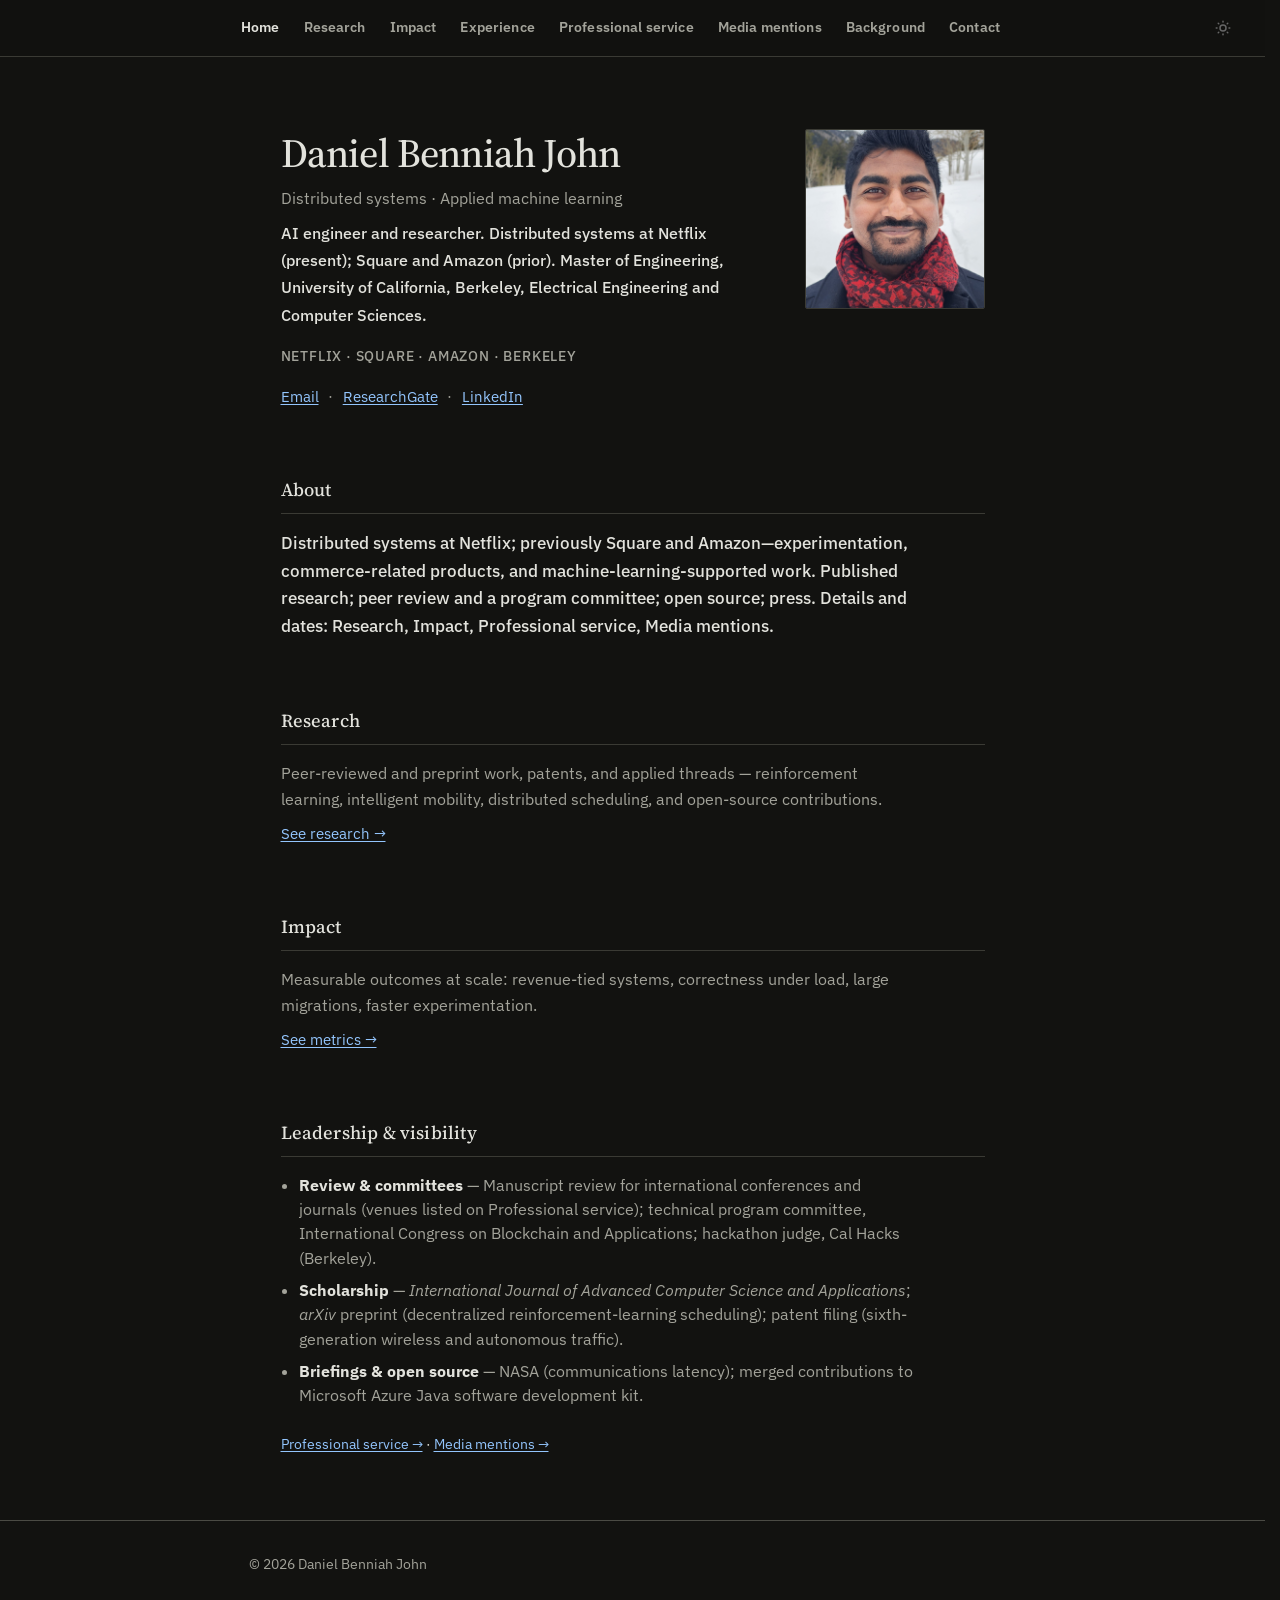
==== commit b6fd260f: "Major changes" ====
--- a/index.html
+++ b/index.html
@@ -3,265 +3,75 @@
 <head>
   <meta charset="UTF-8" />
   <meta name="viewport" content="width=device-width, initial-scale=1.0" />
-  <title>Daniel Benniah John — Distributed Systems & Applied AI</title>
-  <meta name="description" content="Daniel Benniah John — distributed systems and applied AI. Measurable engineering impact, research contributions, and peer evaluation roles. Netflix, Square, Amazon; UC Berkeley." />
+  <title>Daniel Benniah John</title>
+  <meta name="description" content="Daniel Benniah John — AI engineer; distributed systems at Netflix; previously Square and Amazon. Master of Engineering, University of California, Berkeley. Research, peer review, impact, and press on this site." />
   <link rel="preconnect" href="https://fonts.googleapis.com" />
   <link rel="preconnect" href="https://fonts.gstatic.com" crossorigin />
-  <link href="https://fonts.googleapis.com/css2?family=Source+Sans+3:ital,wght@0,400;0,500;0,600;0,700;1,400&family=Source+Serif+4:ital,opsz,wght@0,8..60,400;0,8..60,600;0,8..60,700;1,8..60,400&display=swap" rel="stylesheet" />
+  <link href="https://fonts.googleapis.com/css2?family=IBM+Plex+Sans:ital,wght@0,400;0,500;0,600;1,400&family=Source+Serif+4:ital,opsz,wght@0,8..60,400;0,8..60,500;0,8..60,600;1,8..60,400&display=swap" rel="stylesheet" />
   <link rel="stylesheet" href="css/styles.css" />
 </head>
-<body>
+<body class="page-home">
   <header class="site-header">
     <button type="button" class="theme-toggle" id="theme-toggle" aria-label="Toggle dark/light mode" title="Toggle dark/light mode">
       <span class="theme-toggle-icon" aria-hidden="true"></span>
     </button>
     <nav class="nav" aria-label="Primary">
-      <a href="#about" class="nav-link">About</a>
-      <a href="#impact" class="nav-link">Impact</a>
-      <a href="#research" class="nav-link">Contributions</a>
-      <a href="#work" class="nav-link">Experience</a>
-      <a href="#recognition" class="nav-link">Recognition</a>
-      <a href="#education" class="nav-link">Background</a>
-      <a href="#contact" class="nav-link">Contact</a>
+      <a href="index.html" class="nav-link nav-link--current" aria-current="page">Home</a>
+      <a href="research.html" class="nav-link">Research</a>
+      <a href="impact.html" class="nav-link">Impact</a>
+      <a href="experience.html" class="nav-link">Experience</a>
+      <a href="service.html" class="nav-link">Professional service</a>
+      <a href="media.html" class="nav-link">Media mentions</a>
+      <a href="background.html" class="nav-link">Background</a>
+      <a href="contact.html" class="nav-link">Contact</a>
     </nav>
   </header>
 
-  <main>
-    <section class="hero">
-      <div class="hero-inner">
-        <div class="hero-content">
-          <h1 class="hero-title">Daniel Benniah John</h1>
-          <p class="hero-role">Distributed systems · Applied machine learning</p>
-          <p class="hero-lede">Engineering and research at the intersection of large-scale production systems and learning-based decision making: experimentation infrastructure, payments and commerce platforms, reinforcement learning for scheduling and autonomy, and peer-reviewed publication.</p>
-          <p class="hero-affil">Netflix · Square (Block) · Amazon · M.Eng., UC Berkeley</p>
-          <p class="hero-links">
-            <a href="mailto:danielbenniah@berkeley.edu">danielbenniah@berkeley.edu</a>
-            <span class="hero-links-sep" aria-hidden="true"> </span>
-            <a href="https://scholar.google.com/citations?user=dPCccN4AAAAJ&hl=en" target="_blank" rel="noopener">Google Scholar</a>
-            <span class="hero-links-sep" aria-hidden="true"> · </span>
+  <main class="main-home">
+    <section class="home-block home-identity" aria-labelledby="home-name">
+      <div class="home-identity-inner">
+        <div>
+          <h1 id="home-name" class="home-name">Daniel Benniah John</h1>
+          <p class="home-line">Distributed systems · Applied machine learning</p>
+          <p class="home-line home-line--strong">AI engineer and researcher. Distributed systems at Netflix (present); Square and Amazon (prior). Master of Engineering, University of California, Berkeley, Electrical Engineering and Computer Sciences.</p>
+          <p class="home-affil">Netflix · Square · Amazon · Berkeley</p>
+          <p class="home-links">
+            <a href="mailto:danielbenniah@berkeley.edu">Email</a>
+            <span class="home-links-sep">·</span>
+            <a href="https://www.researchgate.net/profile/Daniel_Benniah_John" target="_blank" rel="noopener">ResearchGate</a>
+            <span class="home-links-sep">·</span>
             <a href="https://linkedin.com/in/danielbenniah" target="_blank" rel="noopener">LinkedIn</a>
           </p>
         </div>
-        <img src="assets/headshot.png" alt="Daniel Benniah John" class="hero-headshot" width="220" height="220" />
+        <img src="assets/headshot.png" alt="Daniel Benniah John" class="home-photo" width="180" height="180" />
       </div>
     </section>
 
-    <section id="about" class="section about">
-      <h2 class="section-title">About</h2>
-      <div class="about-content">
-        <p class="lead">Work spans distributed systems reliability, experimentation and bandit-driven product surfaces, evaluation of LLM-assisted workflows, and reinforcement learning for resource allocation and scheduling.</p>
-        <p>Production ownership has included centralized experiment configuration and ramp workflows, appointments and payments products, GenAI-assisted operational tooling, and abuse detection at scale. Academic and service roles include conference peer review, technical program committee membership, and open-source contributions merged into widely used cloud client libraries.</p>
-      </div>
+    <section class="home-block home-about" aria-labelledby="home-about-heading">
+      <h2 id="home-about-heading" class="home-heading">About</h2>
+      <p class="home-about-lead">Distributed systems at Netflix; previously Square and Amazon—experimentation, commerce-related products, and machine-learning-supported work. Published research; peer review and a program committee; open source; press. Details and dates: Research, Impact, Professional service, Media mentions.</p>
     </section>
 
-    <section id="impact" class="section impact section--primary">
-      <h2 class="section-title">Impact</h2>
-      <p class="section-epigraph">Measured engineering outcomes from systems built or led. Each line states a quantity, the artifact, and why it mattered technically or economically.</p>
-      <ul class="impact-list">
-        <li>
-          <p><span class="impact-metric">~$10M monthly GPV</span> Appointments &ldquo;Packages&rdquo; (prepaid merchant bundles) delivered across Dashboard, Point of Sale, online booking, and offline redemption. Material payment volume where ledger correctness and release discipline are binding constraints.</p>
-        </li>
-        <li>
-          <p><span class="impact-metric">Millions of transactions</span> Concurrency layer for Packages: idempotency, retries, deduplication, and invariants under simultaneous redemptions, refunds, and unreliable networks. Demonstrates distributed guarantees under merchant traffic, not synthetic load.</p>
-        </li>
-        <li>
-          <p><span class="impact-metric">Tens of thousands blocked</span> Abuse detection and enforcement using open-source ML models. Automates response at volume instead of manual queues alone.</p>
-        </li>
-        <li>
-          <p><span class="impact-metric">1.6M tickets, zero planned downtime</span> Migration from legacy billing to a modern orders model for live restaurant traffic. Stateful cutover risk on a live commerce graph.</p>
-        </li>
-        <li>
-          <p><span class="impact-metric">~1 week vs. multi-week setup</span> Centralized A/B configuration and ramp workflows, replacing ad hoc coordination. Shortens time to experiment readouts.</p>
-        </li>
-        <li>
-          <p><span class="impact-metric">EMR efficiency</span> AWS EMR ETL tuned for runtime and annual compute cost. Recurring batch work at org scale.</p>
-        </li>
-      </ul>
+    <section class="home-block home-research" aria-labelledby="home-research-heading">
+      <h2 id="home-research-heading" class="home-heading">Research</h2>
+      <p class="home-impact-teaser">Peer-reviewed and preprint work, patents, and applied threads — reinforcement learning, intelligent mobility, distributed scheduling, and open-source contributions.</p>
+      <p class="home-impact-more"><a href="research.html">See research →</a></p>
     </section>
 
-    <section id="research" class="section research section--primary">
-      <h2 class="section-title">Contributions</h2>
-      <p class="section-epigraph">Research threads stated as problem, novelty, and field relevance. Artifacts link to the scholarly record or code where applicable.</p>
-      <div class="research-content">
-        <div class="research-highlights">
-          <article class="highlight-item research-thread">
-            <h3 class="research-thread-title">Signal-free coordination for autonomous traffic (6G vehicle-to-vehicle)</h3>
-            <p class="research-field"><strong>Problem.</strong> Fixed-cycle signals scale poorly as autonomous density increases; centralized intersection control is brittle. How should vehicles coordinate passage using radio rather than infrastructure-only timing?</p>
-            <p class="research-field"><strong>Novel contribution.</strong> Reinforcement-learning-oriented V2V framing for signal-free intersections, linking 6G-style connectivity to control policies for throughput and emissions, with complementary analysis in the journal literature.</p>
-            <p class="research-field"><strong>Field relevance.</strong> Intelligent transportation and cellular-assisted autonomy; inspectable claims via pending patent filing and peer-reviewed <em>IJACSA</em> article.</p>
-            <p class="research-artifact"><a href="https://thesai.org/Publications/ViewPaper?Volume=16&Issue=2&Code=IJACSA&SerialNo=1" target="_blank" rel="noopener">Peer-reviewed article (IJACSA)</a></p>
-          </article>
-          <article class="highlight-item research-thread">
-            <h3 class="research-thread-title">Decentralized multi-agent RL for scheduling in heterogeneous distributed systems</h3>
-            <p class="research-field"><strong>Problem.</strong> Static schedulers and full centralization fail under shifting workloads and partial observability in clusters and edge deployments.</p>
-            <p class="research-field"><strong>Novel contribution.</strong> Dec-POMDP formulation with a lightweight actor–critic implementation (minimal framework dependencies), evaluated against trace-derived workloads.</p>
-            <p class="research-field"><strong>Field relevance.</strong> Resource allocation under heterogeneity and competing objectives; connects to public cluster-trace methodology.</p>
-            <p class="research-artifact"><a href="https://arxiv.org/abs/2603.24738" target="_blank" rel="noopener">Technical report (arXiv)</a></p>
-          </article>
-          <article class="highlight-item research-thread">
-            <h3 class="research-thread-title">Semantic-aware resource control for 6G network slicing</h3>
-            <p class="research-field"><strong>Problem.</strong> Slicing requires differentiated QoS; static allocation wastes spectrum when demand and semantics vary.</p>
-            <p class="research-field"><strong>Novel contribution.</strong> GAN-enhanced DDPG formulation for semantic-aware allocation in 6G slicing.</p>
-            <p class="research-field"><strong>Field relevance.</strong> Operator-scale 5G/6G management and edge QoS automation.</p>
-          </article>
-          <article class="highlight-item research-thread">
-            <h3 class="research-thread-title">Metaheuristic optimization for power-system protection coordination</h3>
-            <p class="research-field"><strong>Problem.</strong> Mis-coordinated overcurrent relays worsen fault propagation; classical tuning scales poorly.</p>
-            <p class="research-field"><strong>Novel contribution.</strong> Firefly and improved harmony search applied to relay coordination (CSNT 2016; TechRxiv manuscript).</p>
-            <p class="research-field"><strong>Field relevance.</strong> Grid reliability and protection engineering practice.</p>
-            <p class="research-artifact"><a href="https://www.techrxiv.org/doi/full/10.36227/techrxiv.177162320.01529024/v1" target="_blank" rel="noopener">TechRxiv manuscript</a></p>
-          </article>
-          <article class="highlight-item research-thread">
-            <h3 class="research-thread-title">Unit-to-unit communications (NASA briefing)</h3>
-            <p class="research-field"><strong>Problem.</strong> Latency and reliability bounds for aerospace unit-to-unit links.</p>
-            <p class="research-field"><strong>Novel contribution.</strong> Invited technical briefing synthesizing latency challenges for a NASA audience.</p>
-            <p class="research-field"><strong>Field relevance.</strong> Mission-driven constraints on wireless and autonomy research.</p>
-          </article>
-          <article class="highlight-item research-thread">
-            <h3 class="research-thread-title">Cloud SDK reliability (Microsoft Azure Java SDK)</h3>
-            <p class="research-field"><strong>Problem.</strong> Official client libraries amplify small correctness bugs across many applications.</p>
-            <p class="research-field"><strong>Novel contribution.</strong> Maintainer-reviewed changes merged into shipping releases.</p>
-            <p class="research-field"><strong>Field relevance.</strong> Production infrastructure others depend on.</p>
-            <p class="research-artifact"><a href="https://github.com/Azure/azure-sdk-for-java/pull/9180" target="_blank" rel="noopener">Merged change (GitHub)</a></p>
-          </article>
-        </div>
-      </div>
-      <div class="scholar-link">
-        <a href="https://scholar.google.com/citations?user=dPCccN4AAAAJ&hl=en" target="_blank" rel="noopener">Google Scholar</a>
-        <span class="scholar-link-sep">·</span>
-        <a href="https://www.researchgate.net/profile/Daniel_Benniah_John" target="_blank" rel="noopener">ResearchGate</a>
-      </div>
+    <section class="home-block home-impact" aria-labelledby="home-impact-heading">
+      <h2 id="home-impact-heading" class="home-heading">Impact</h2>
+      <p class="home-impact-teaser">Measurable outcomes at scale: revenue-tied systems, correctness under load, large migrations, faster experimentation.</p>
+      <p class="home-impact-more"><a href="impact.html">See metrics →</a></p>
     </section>
 
-    <section id="work" class="section work">
-      <h2 class="section-title">Experience</h2>
-      <p class="section-epigraph">Selected roles in industry and research labs.</p>
-      <div class="timeline">
-        <article class="timeline-item">
-          <div class="timeline-meta">
-            <span class="company">Netflix</span>
-            <span class="date">Jul 2025 – Present</span>
-          </div>
-          <h3>Distributed systems (applied GenAI / experimentation)</h3>
-          <ul>
-            <li>Investigation and remediation of data inconsistencies across partner-integrated datasets.</li>
-            <li>Retention experiments with measurement dashboards and guardrail metrics.</li>
-            <li>GenAI-assisted tooling for operational triage and analysis.</li>
-          </ul>
-        </article>
-        <article class="timeline-item">
-          <div class="timeline-meta">
-            <span class="company">Square (Block)</span>
-            <span class="date">2023 – 2025</span>
-          </div>
-          <h3>Senior software engineer</h3>
-          <ul>
-            <li>End-to-end releases for Appointments &ldquo;Packages&rdquo; — prepaid bundles across Dashboard, Point of Sale, online booking, offline — on the order of $10M monthly GPV.</li>
-            <li>Concurrency controls: idempotency, retries, deduplication for races, refunds, and partial failures on unreliable networks.</li>
-            <li>Scaled Packages to millions of small-business transactions with explicit invariants and validation.</li>
-            <li>Detection and blocking of tens of thousands of bad actors via open-source ML models.</li>
-            <li>Zero-downtime migration of 1.6M restaurant tickets to a modern orders model.</li>
-          </ul>
-        </article>
-        <article class="timeline-item">
-          <div class="timeline-meta">
-            <span class="company">Amazon</span>
-            <span class="date">Nov 2021 – Mar 2023</span>
-          </div>
-          <h3>Software development engineer II (experimentation, bandits, NLP)</h3>
-          <ul>
-            <li>A/B experimentation: centralized config and ramp workflows; setup reduced from weeks to about a week.</li>
-            <li>Bandit-based adaptive experiences and offline evaluation pipelines.</li>
-            <li>Content-quality pipelines supporting experiments with MAU growth.</li>
-            <li>AWS EMR ETL efficiency (runtime reduction and annual compute savings).</li>
-          </ul>
-        </article>
-        <article class="timeline-item">
-          <div class="timeline-meta">
-            <span class="company">Walmart Labs · UC Berkeley (Berkeley DeepDrive)</span>
-            <span class="date">2018 – 2021</span>
-          </div>
-          <h3>Earlier roles</h3>
-          <ul>
-            <li>Walmart Labs: pre-orders, digital delivery, sort centres; delivery promise accuracy.</li>
-            <li>Berkeley DeepDrive: dataset annotation/QA; ML and RL for research tracks.</li>
-          </ul>
-        </article>
-      </div>
-    </section>
-
-    <section id="recognition" class="section recognition section--secondary">
-      <h2 class="section-title">Recognition</h2>
-      <p class="section-epigraph">Peer evaluation, program service, and third-party citation of work—documented without emphasis on honors or rankings.</p>
-      <div class="recognition-list">
-        <article class="recognition-block">
-          <h3 class="recognition-subhead">Evaluation and program service</h3>
-          <p class="recognition-block-lead">Conference reviewers are recruited by program committees; TPC members are invited by organizers to assess submissions against venue criteria.</p>
-
-          <div class="recognition-entry">
-            <p class="recognition-entry-title">Peer reviewer — ICAIT 2025, AIPR 2025, CSNA 2026</p>
-            <p>Written reviews for AI, CS, and network-applications tracks; recommendations inform accept/revise decisions.</p>
-          </div>
-
-          <div class="recognition-entry">
-            <p class="recognition-entry-title">Technical program committee — International Congress on Blockchain and Applications (8th edition)</p>
-            <p>Evaluation and selection of research submissions for the distributed-systems and blockchain program.</p>
-          </div>
-
-          <div class="recognition-entry">
-            <p class="recognition-entry-title">Technical evaluator — CalHacks (October 2025)</p>
-            <p>Panel review of student projects against published track criteria, alongside other evaluators.</p>
-          </div>
-        </article>
-
-        <article class="recognition-block">
-          <h3 class="recognition-subhead">Scholarly and filed work</h3>
-          <p class="recognition-block-lead">Same threads as under <a href="#research">Contributions</a>; patent application (6G / signal-free traffic), <em>IJACSA</em> article, <em>arXiv</em> preprint on decentralized scheduling.</p>
-        </article>
-
-        <article class="recognition-block">
-          <h3 class="recognition-subhead">External citation</h3>
-          <p class="recognition-block-lead">Editorial interviews on AI and data protection (Brazil); NASA briefing on unit-to-unit latency; trade press on Square product areas; merged Azure Java SDK changes.</p>
-          <ul class="press-links press-links--inline">
-            <li><a href="https://natelinha.uol.com.br/famosos/2023/11/18/engenheiro-de-software-revoluciona-o-mercado-com-inovacoes-em-inteligencia-artificial-223627.php" target="_blank" rel="noopener">UOL</a></li>
-            <li><a href="https://www.em.com.br/colunistas/fabiano-moraes/2025/03/7092946-inteligencia-artificial-surge-como-aliada-a-criacao-de-novos-postos-de-trab.html" target="_blank" rel="noopener">EM</a></li>
-            <li><a href="https://www.correiobraziliense.com.br/colunistas/fabiano-moraes/2025/04/7105143-especialista-recomenda-maior-atencao-a-protecao-de-dados-em-rede.html" target="_blank" rel="noopener">Correio Braziliense</a></li>
-            <li><a href="https://jornaldebrasilia.com.br/blogs-e-colunas/analice-nicolau/tecnologia-com-estrategia-proteja-seus-dados-como-quem-joga-para-ganhar/" target="_blank" rel="noopener">Jornal de Brasília</a></li>
-            <li><a href="https://jornaldobras.com.br/noticia/63270/na-era-digital-seguranca-e-jogo-coletivo-como-proteger-seus-dados-com-tatica-de-campeao" target="_blank" rel="noopener">Jornal do Brasil</a></li>
-            <li><a href="https://www.businesswire.com/news/home/20241021062256/en/Square-Rolls-Out-New-Partnerships-and-Features-to-Enable-Beauty-and-Wellness-Sellers-to-Succeed" target="_blank" rel="noopener">BusinessWire</a></li>
-            <li><a href="https://www.pymnts.com/back-office/2024/square-adds-sales-and-back-office-features-for-beauty-and-wellness-sellers/" target="_blank" rel="noopener">PYMNTS</a></li>
-            <li><a href="https://github.com/Azure/azure-sdk-for-java/pull/9180" target="_blank" rel="noopener">Azure SDK (GitHub)</a></li>
-          </ul>
-        </article>
-      </div>
-    </section>
-
-    <section id="education" class="section education">
-      <h2 class="section-title">Background</h2>
-      <div class="edu-grid">
-        <article class="edu-card">
-          <h3>University of California, Berkeley</h3>
-          <p class="degree">M.Eng., Electrical Engineering and Computer Sciences</p>
-          <p class="meta">Multi-agent reinforcement learning with Prof. Alexandre Bayen.</p>
-        </article>
-        <article class="edu-card">
-          <h3>Vellore Institute of Technology, India</h3>
-          <p class="degree">B.Tech., Electrical and Electronics Engineering</p>
-        </article>
-      </div>
-      <div class="expertise-inline" id="expertise">
-        <h3 class="expertise-inline-title">Research and practice areas</h3>
-        <p>Distributed systems and reliability · concurrency and idempotency · payments and fintech infrastructure · experimentation and bandits · applied AI evaluation and LLM governance · large-scale migrations · reinforcement learning · peer review and program committees.</p>
-      </div>
-    </section>
-
-    <section id="contact" class="section contact">
-      <h2 class="section-title">Contact</h2>
-      <p class="contact-intro">For collaboration, review invitations, or technical discussion, email with topic and timeline.</p>
-      <div class="contact-links">
-        <a href="mailto:danielbenniah@berkeley.edu" class="contact-link">danielbenniah@berkeley.edu</a>
-        <a href="https://linkedin.com/in/danielbenniah" target="_blank" rel="noopener" class="contact-link">LinkedIn</a>
-      </div>
+    <section class="home-block home-footprint" aria-labelledby="home-footprint-heading">
+      <h2 id="home-footprint-heading" class="home-heading">Leadership &amp; visibility</h2>
+      <ul class="home-list">
+        <li><strong>Review &amp; committees</strong> — Manuscript review for international conferences and journals (venues listed on Professional service); technical program committee, International Congress on Blockchain and Applications; hackathon judge, Cal Hacks (Berkeley).</li>
+        <li><strong>Scholarship</strong> — <em>International Journal of Advanced Computer Science and Applications</em>; <em>arXiv</em> preprint (decentralized reinforcement-learning scheduling); patent filing (sixth-generation wireless and autonomous traffic).</li>
+        <li><strong>Briefings &amp; open source</strong> — NASA (communications latency); merged contributions to Microsoft Azure Java software development kit.</li>
+      </ul>
+      <p class="home-continue"><a href="service.html">Professional service →</a> · <a href="media.html">Media mentions →</a></p>
     </section>
   </main>
 
--- a/css/styles.css
+++ b/css/styles.css
@@ -1,7 +1,7 @@
 /* --- Design tokens: academic + industry hybrid --- */
 :root {
   --font-serif: "Source Serif 4", "Georgia", serif;
-  --font-sans: "Source Sans 3", system-ui, sans-serif;
+  --font-sans: "IBM Plex Sans", system-ui, sans-serif;
   --space-xs: 0.25rem;
   --space-sm: 0.5rem;
   --space-md: 1rem;
@@ -19,12 +19,15 @@
 
 /* Default: dark (matches prior site; toggle adds .theme-light for paper mode) */
 html {
+  scroll-behavior: smooth;
+  /* Reserve space for the vertical scrollbar so layout does not shift between short/long pages */
+  scrollbar-gutter: stable;
   color-scheme: dark;
   --bg: #121210;
   --bg-subtle: #1a1a16;
   --surface: #1e1e1a;
-  --text: #e8e8e4;
-  --text-muted: #9c9c94;
+  --text: #e2e2dc;
+  --text-muted: #a3a39a;
   --link: #93c5fd;
   --link-hover: #bfdbfe;
   --border: #3a3a34;
@@ -36,8 +39,8 @@
   --bg: #fafaf8;
   --bg-subtle: #f0f0ec;
   --surface: #ffffff;
-  --text: #1a1a18;
-  --text-muted: #5c5c56;
+  --text: #252522;
+  --text-muted: #5f5f58;
   --link: #1d4ed8;
   --link-hover: #1e3a8a;
   --border: #d6d6d0;
@@ -49,18 +52,19 @@
   box-sizing: border-box;
 }
 
-html {
-  scroll-behavior: smooth;
-}
-
 body {
   margin: 0;
   font-family: var(--font-sans);
   font-size: 1.0625rem;
-  line-height: 1.65;
+  line-height: 1.7;
   color: var(--text);
   background: var(--bg);
   -webkit-font-smoothing: antialiased;
+  -moz-osx-font-smoothing: grayscale;
+}
+
+.page-home {
+  -webkit-font-smoothing: subpixel-antialiased;
 }
 
 a {
@@ -128,7 +132,8 @@
 
 .nav-link {
   color: var(--text-muted);
-  font-weight: 500;
+  /* Same weight for all items so the active page indicator does not change link width or wrapping */
+  font-weight: 600;
   font-size: 0.875rem;
   letter-spacing: 0.01em;
   text-decoration: none;
@@ -136,6 +141,10 @@
 .nav-link:hover {
   color: var(--text);
   text-decoration: underline;
+}
+
+.nav-link--current {
+  color: var(--text);
 }
 
 /* --- Sections --- */
@@ -180,110 +189,177 @@
   line-height: 1.65;
 }
 
-/* --- Hero --- */
-.hero {
-  padding: calc(4rem + var(--space-md)) var(--space-xl) var(--space-3xl);
-  border-bottom: 1px solid var(--rule);
-}
-
-.hero-inner {
-  width: 100%;
+/* --- Home (landing) --- */
+.main-home {
   max-width: var(--max-wide);
   margin: 0 auto;
+  padding: calc(3.5rem + var(--space-md)) var(--space-xl) var(--space-3xl);
+}
+
+.home-block {
+  margin-bottom: var(--space-3xl);
+}
+
+.home-block:last-child {
+  margin-bottom: 0;
+}
+
+.home-identity-inner {
   display: flex;
   flex-direction: column;
   align-items: flex-start;
   gap: var(--space-xl);
 }
 
-@media (min-width: 768px) {
-  .hero-inner {
+@media (min-width: 640px) {
+  .home-identity-inner {
     flex-direction: row;
     align-items: flex-start;
     justify-content: space-between;
-    gap: var(--space-2xl);
   }
 }
 
-.hero-content {
-  flex: 1;
-  min-width: 0;
+.home-name {
+  font-family: var(--font-serif);
+  font-size: clamp(1.85rem, 4vw, 2.5rem);
+  font-weight: 500;
+  margin: 0 0 var(--space-sm);
+  letter-spacing: -0.02em;
+  line-height: 1.2;
+}
+
+.home-line {
+  margin: 0 0 var(--space-sm);
+  font-size: 1rem;
+  color: var(--text-muted);
+  max-width: 36rem;
+}
+
+.home-line--strong {
+  color: var(--text);
+  font-weight: 500;
+}
+
+.home-affil {
+  margin: var(--space-md) 0;
+  font-size: 0.85rem;
+  letter-spacing: 0.06em;
+  text-transform: uppercase;
+  color: var(--text-muted);
+  font-weight: 500;
+}
+
+.home-links {
+  margin: var(--space-md) 0 0;
+  font-size: 0.95rem;
+}
+
+.home-links-sep {
+  margin: 0 0.35rem;
+  color: var(--text-muted);
+}
+
+.home-photo {
+  width: 140px;
+  height: 140px;
+  object-fit: cover;
+  border: 1px solid var(--border);
+  border-radius: 2px;
+  flex-shrink: 0;
+}
+
+@media (min-width: 640px) {
+  .home-photo {
+    width: 180px;
+    height: 180px;
+  }
+}
+
+.home-heading {
+  font-family: var(--font-serif);
+  font-size: 1.15rem;
+  font-weight: 500;
+  margin: 0 0 var(--space-md);
+  padding-bottom: var(--space-sm);
+  border-bottom: 1px solid var(--border);
+  color: var(--text);
+  letter-spacing: 0.01em;
+}
+
+.home-about-lead {
+  margin: 0 0 var(--space-md);
+  font-size: 1.05rem;
+  font-weight: 500;
+  color: var(--text);
+  line-height: 1.65;
+  max-width: 40rem;
+}
+
+.home-about-body {
+  margin: 0;
+  font-size: 0.98rem;
+  color: var(--text-muted);
+  line-height: 1.7;
+  max-width: 40rem;
+}
+
+.home-impact-teaser {
+  margin: 0 0 var(--space-sm);
+  font-size: 0.98rem;
+  color: var(--text-muted);
+  line-height: 1.65;
+  max-width: 38rem;
+}
+
+.home-impact-more {
+  margin: 0;
+  font-size: 0.95rem;
+}
+
+.home-list {
+  margin: 0;
+  padding-left: 1.15rem;
+  max-width: 40rem;
+}
+
+.home-list li {
+  margin-bottom: var(--space-sm);
+  font-size: 0.98rem;
+  color: var(--text-muted);
+  line-height: 1.55;
+}
+
+.home-list li:last-child {
+  margin-bottom: 0;
+}
+
+.home-list strong {
+  color: var(--text);
+}
+
+.home-continue {
+  margin: var(--space-lg) 0 0;
+  font-size: 0.9rem;
+}
+
+/* --- Subpages --- */
+.page-section {
+  padding-top: calc(3rem + var(--space-md));
+}
+
+.page-title {
+  font-family: var(--font-serif);
+  font-size: clamp(1.65rem, 3.5vw, 2rem);
+  font-weight: 500;
+  margin: 0 0 var(--space-sm);
+  letter-spacing: -0.015em;
+}
+
+.page-lead {
+  margin: 0 0 var(--space-2xl);
   max-width: var(--max-content);
-}
-
-.hero-title {
-  font-family: var(--font-serif);
-  font-size: clamp(2rem, 5vw, 2.75rem);
-  font-weight: 600;
-  margin: 0 0 var(--space-sm);
-  letter-spacing: -0.03em;
-  line-height: 1.15;
-  color: var(--text);
-}
-
-.hero-role {
-  margin: 0 0 var(--space-lg);
-  font-size: 1rem;
-  font-weight: 500;
-  color: var(--text-muted);
-  letter-spacing: 0.02em;
-}
-
-.hero-lede {
-  margin: 0 0 var(--space-lg);
-  font-size: 1.05rem;
-  line-height: 1.65;
-  color: var(--text);
-}
-
-.hero-affil {
-  margin: 0 0 var(--space-lg);
-  font-size: 0.9rem;
-  color: var(--text-muted);
-  letter-spacing: 0.02em;
-}
-
-.hero-links {
-  margin: 0;
-  font-size: 0.95rem;
-  line-height: 1.6;
-}
-.hero-links a {
-  font-weight: 500;
-}
-
-.hero-headshot {
-  width: 160px;
-  height: 160px;
-  object-fit: cover;
-  border-radius: 2px;
-  border: 1px solid var(--border);
-  flex-shrink: 0;
-}
-@media (min-width: 768px) {
-  .hero-headshot {
-    width: 200px;
-    height: 200px;
-  }
-}
-
-/* --- About --- */
-.about .about-content {
-  max-width: var(--max-content);
-}
-
-.about-content .lead {
-  font-size: 1.12rem;
-  color: var(--text);
-  margin: 0 0 var(--space-lg);
-  line-height: 1.6;
-  font-weight: 500;
-}
-
-.about-content p:last-child {
-  margin: 0;
-  color: var(--text-muted);
-  font-size: 1rem;
+  font-size: 0.95rem;
+  color: var(--text-muted);
 }
 
 /* --- Impact --- */
@@ -329,6 +405,183 @@
   margin-bottom: var(--space-sm);
 }
 
+/* --- Impact page (collapsible) --- */
+.impact-accordion {
+  display: flex;
+  flex-direction: column;
+  gap: var(--space-sm);
+  max-width: 100%;
+  /* Enables height: 0 ↔ auto interpolation on ::details-content (Chrome 129+, Safari 18+) */
+  interpolate-size: allow-keywords;
+}
+
+.impact-block {
+  border: 1px solid var(--border);
+  border-radius: var(--radius);
+  background: var(--surface);
+  overflow: hidden;
+  transition: border-color 0.35s ease;
+}
+
+.impact-block[open] {
+  border-color: color-mix(in srgb, var(--border) 70%, var(--link) 30%);
+}
+
+.impact-block::details-content {
+  height: 0;
+  overflow: hidden;
+  transition: height 0.38s cubic-bezier(0.33, 1, 0.68, 1);
+}
+
+.impact-block[open]::details-content {
+  height: auto;
+}
+
+.impact-summary {
+  list-style: none;
+  cursor: pointer;
+  padding: var(--space-md) var(--space-lg);
+  display: flex;
+  flex-direction: column;
+  align-items: flex-start;
+  gap: var(--space-xs);
+  color: var(--text);
+  position: relative;
+  padding-left: 2.25rem;
+}
+
+.impact-summary::-webkit-details-marker {
+  display: none;
+}
+
+.impact-summary::before {
+  content: "";
+  position: absolute;
+  left: var(--space-md);
+  top: 1.15rem;
+  width: 0.45rem;
+  height: 0.45rem;
+  border-right: 2px solid var(--text-muted);
+  border-bottom: 2px solid var(--text-muted);
+  transform: rotate(-45deg);
+  transition: transform 0.32s cubic-bezier(0.33, 1, 0.68, 1), top 0.32s cubic-bezier(0.33, 1, 0.68, 1);
+}
+
+.impact-block[open] .impact-summary::before {
+  transform: rotate(45deg);
+  top: 1.25rem;
+}
+
+.impact-summary:hover {
+  background: color-mix(in srgb, var(--bg-subtle) 50%, transparent);
+}
+
+.impact-summary:focus {
+  outline: none;
+}
+
+.impact-summary:focus-visible {
+  outline: 2px solid var(--link);
+  outline-offset: 2px;
+}
+
+.impact-summary-title {
+  font-family: var(--font-serif);
+  font-size: 1.08rem;
+  font-weight: 500;
+  line-height: 1.3;
+}
+
+.impact-summary-metric {
+  font-size: 0.88rem;
+  font-weight: 400;
+  color: var(--text-muted);
+  line-height: 1.45;
+}
+
+.impact-body {
+  padding: var(--space-md) var(--space-lg) var(--space-lg);
+  padding-left: 2.25rem;
+  border-top: 1px solid var(--border);
+}
+
+.impact-body p {
+  margin: 0 0 var(--space-md);
+  font-size: 0.95rem;
+  line-height: 1.65;
+  color: var(--text-muted);
+}
+
+.impact-body p:last-child {
+  margin-bottom: 0;
+}
+
+.impact-body strong {
+  color: var(--text);
+}
+
+.impact-media-label {
+  margin-top: var(--space-md);
+}
+
+.impact-link-list {
+  margin: var(--space-sm) 0 0;
+  padding-left: 1.2rem;
+  font-size: 0.92rem;
+  line-height: 1.6;
+  color: var(--text-muted);
+}
+
+.impact-link-list li {
+  margin-bottom: var(--space-xs);
+}
+
+@media (prefers-reduced-motion: reduce) {
+  .impact-block::details-content {
+    transition: none;
+  }
+
+  .impact-block {
+    transition: none;
+  }
+
+  .impact-summary::before {
+    transition: none;
+  }
+}
+
+/* --- Research page (accordion) — matches Impact: title + metric line, slightly stronger title --- */
+.research-accordion {
+  margin-top: var(--space-sm);
+}
+
+.research-accordion .impact-summary-title {
+  font-weight: 600;
+  font-size: 1.12rem;
+  letter-spacing: -0.015em;
+}
+
+.research-impact-label {
+  margin: var(--space-md) 0 var(--space-sm);
+  color: var(--text);
+}
+
+.research-body .research-impact-list {
+  margin: 0 0 var(--space-md);
+  padding-left: 1.25rem;
+  font-size: 0.95rem;
+  line-height: 1.6;
+  color: var(--text-muted);
+}
+
+.research-body .research-impact-list li {
+  margin-bottom: var(--space-xs);
+}
+
+.research-body .research-impact-list li:last-child {
+  margin-bottom: 0;
+}
+
 /* --- Research / Contributions --- */
 .research .research-content {
   max-width: 100%;
@@ -356,6 +609,10 @@
   line-height: 1.35;
   color: var(--text);
   margin: 0 0 var(--space-md);
+}
+
+.research .highlight-item:first-of-type {
+  padding-top: 0;
 }
 
 .research-field {
@@ -431,7 +688,8 @@
   font-variant-numeric: tabular-nums;
 }
 
-.timeline-item h3 {
+.timeline-item h3,
+.timeline-item .timeline-role {
   font-family: var(--font-sans);
   font-size: 0.95rem;
   font-weight: 600;
@@ -459,7 +717,8 @@
 .recognition-list {
   display: flex;
   flex-direction: column;
-  gap: var(--space-2xl);
+  /* Only used on Professional service page; keep rows tight */
+  gap: var(--space-xs);
 }
 
 .recognition-block {
@@ -494,6 +753,11 @@
 }
 
 .recognition-entry:last-child {
+  margin-bottom: 0;
+}
+
+/* Inside flex lists, spacing comes from parent gap — avoid double spacing */
+.recognition-list > .recognition-entry {
   margin-bottom: 0;
 }
 
@@ -546,7 +810,8 @@
   background: transparent;
 }
 
-.edu-card h3 {
+.edu-card h3,
+.edu-card-title {
   font-family: var(--font-serif);
   font-size: 1.05rem;
   font-weight: 600;
@@ -624,3 +889,156 @@
   margin-left: auto;
   margin-right: auto;
 }
+
+/* --- Service page (split sections) --- */
+.service-page .page-lead {
+  margin-bottom: var(--space-2xl);
+}
+
+.service-section {
+  margin-top: var(--space-3xl);
+  padding-top: var(--space-2xl);
+  border-top: 1px solid var(--rule);
+}
+
+.service-section:first-of-type {
+  margin-top: 0;
+  padding-top: 0;
+  border-top: none;
+}
+
+.service-section-title {
+  font-family: var(--font-serif);
+  font-size: 1.35rem;
+  font-weight: 600;
+  margin: 0 0 var(--space-md);
+  letter-spacing: -0.02em;
+  color: var(--text);
+}
+
+.service-section-lead {
+  margin: 0 0 var(--space-xl);
+  max-width: var(--max-content);
+  font-size: 0.95rem;
+  color: var(--text-muted);
+  line-height: 1.6;
+}
+
+/* --- Media mentions page --- */
+.media-list {
+  max-width: var(--max-content);
+  margin: 0;
+  padding: 0;
+  display: flex;
+  flex-direction: column;
+  gap: var(--space-xl);
+}
+
+.media-item {
+  margin: 0;
+  padding: 0 0 var(--space-lg);
+  border-bottom: 1px solid var(--border);
+}
+
+.media-item:last-child {
+  border-bottom: none;
+  padding-bottom: 0;
+}
+
+.media-item__meta {
+  margin: 0 0 var(--space-xs);
+  font-family: var(--font-sans);
+  font-size: 0.8rem;
+  font-weight: 500;
+  letter-spacing: 0.03em;
+  text-transform: uppercase;
+  color: var(--text-muted);
+}
+
+.media-item__sep {
+  margin: 0 0.35em;
+}
+
+.media-item__title {
+  font-family: var(--font-serif);
+  font-size: 1.15rem;
+  font-weight: 600;
+  line-height: 1.4;
+  margin: 0 0 var(--space-sm);
+  letter-spacing: -0.02em;
+}
+
+.media-item__title a {
+  color: var(--text);
+  text-decoration: none;
+  border-bottom: 1px solid color-mix(in srgb, var(--link) 45%, transparent);
+}
+
+.media-item__title a:hover {
+  color: var(--link);
+  border-bottom-color: var(--link);
+}
+
+.media-item__note {
+  margin: 0;
+  font-size: 0.9rem;
+  color: var(--text-muted);
+  line-height: 1.5;
+}
+
+.recognition-list--compact {
+  gap: var(--space-md);
+}
+
+.recognition-list--compact .recognition-entry-title {
+  margin-bottom: 0.15rem;
+}
+
+/* --- Service page tables (peer review) --- */
+.service-table-wrap {
+  max-width: 100%;
+  overflow-x: auto;
+  margin: 0;
+  -webkit-overflow-scrolling: touch;
+}
+
+.service-table {
+  width: 100%;
+  min-width: min(100%, 28rem);
+  border-collapse: collapse;
+  font-size: 0.95rem;
+  line-height: 1.5;
+}
+
+.service-table th,
+.service-table td {
+  padding: var(--space-sm) var(--space-md);
+  text-align: left;
+  vertical-align: top;
+  border-bottom: 1px solid var(--border);
+}
+
+.service-table thead th {
+  font-family: var(--font-sans);
+  font-size: 0.8rem;
+  font-weight: 600;
+  letter-spacing: 0.04em;
+  text-transform: uppercase;
+  color: var(--text-muted);
+  border-bottom-color: var(--rule);
+  padding-top: 0;
+}
+
+.service-table tbody tr:last-child td {
+  border-bottom: none;
+}
+
+.service-table__num {
+  text-align: right;
+  white-space: nowrap;
+  font-variant-numeric: tabular-nums;
+}
+
+.service-table thead .service-table__num {
+  text-align: right;
+}
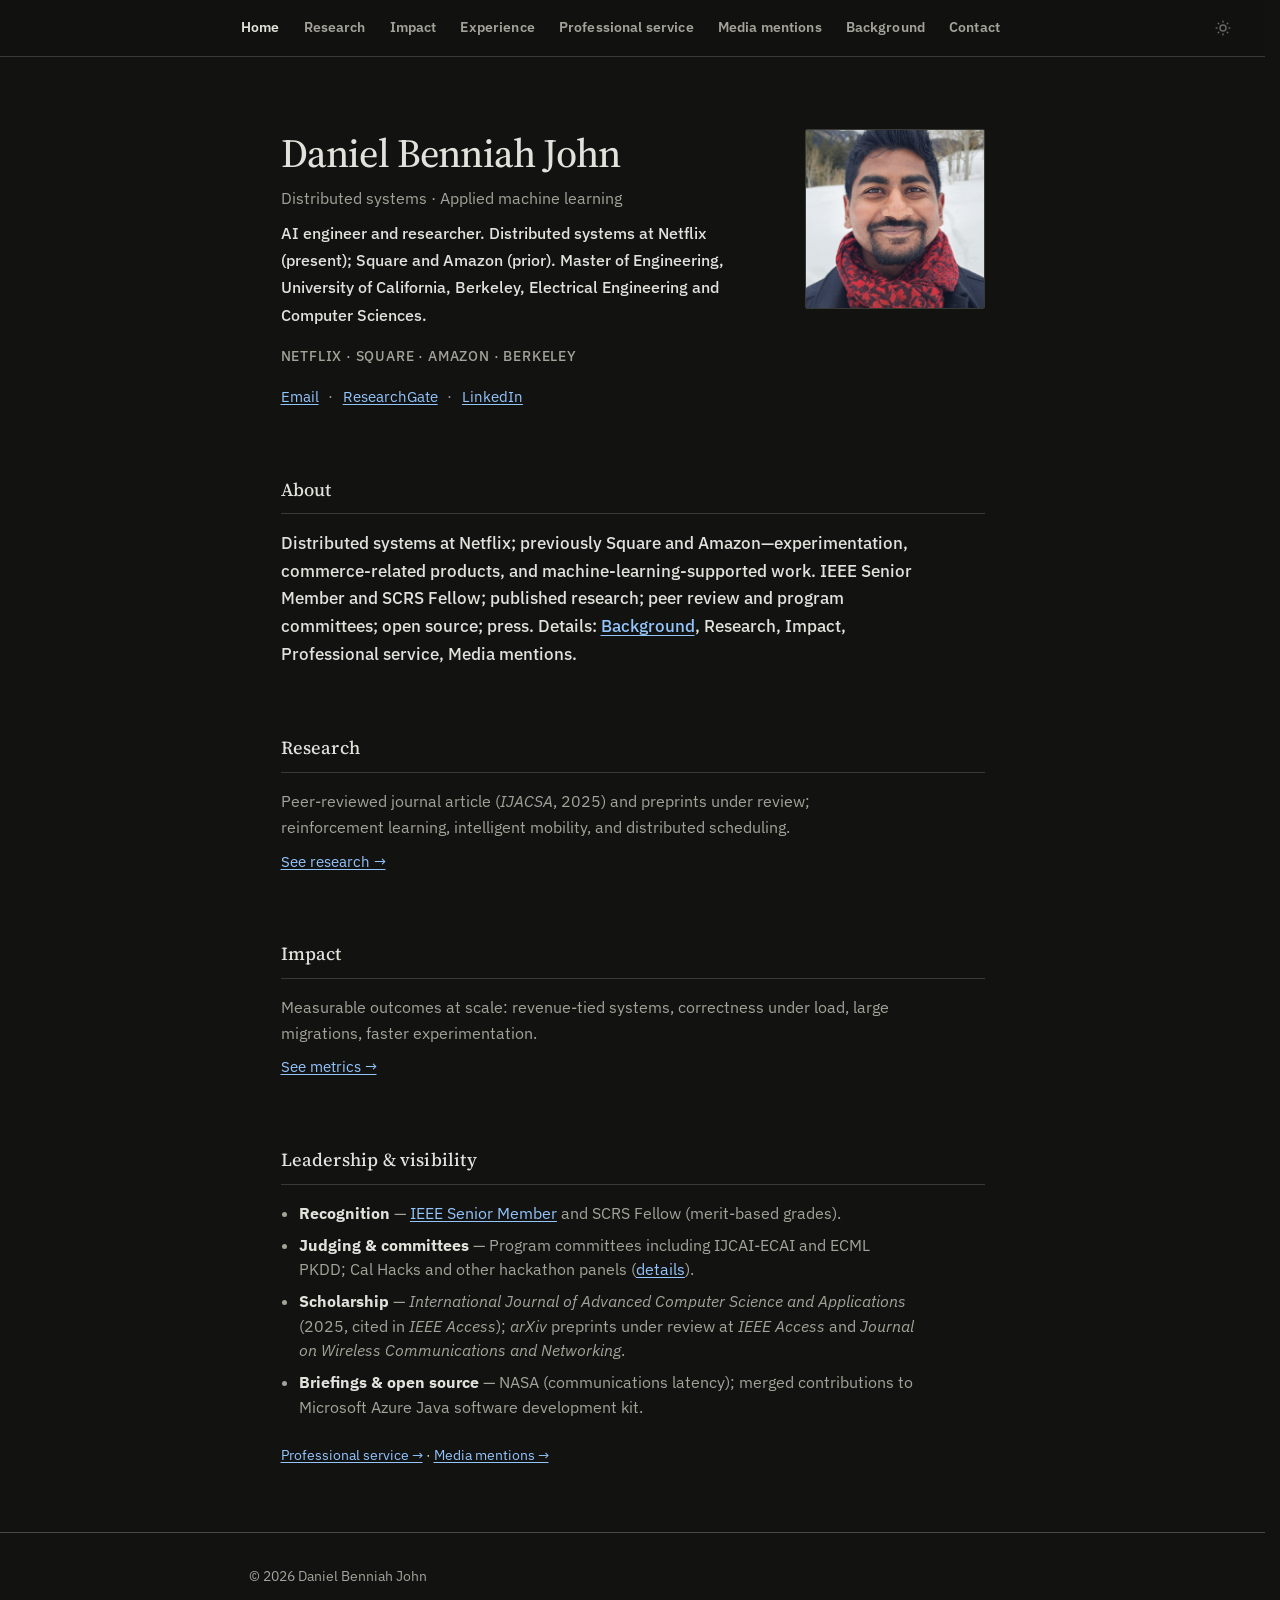
==== commit 460a15ce: "Update site with honors, research, and professional service. Move SCRS Fellow and IEEE Senior Member" ====
--- a/index.html
+++ b/index.html
@@ -49,12 +49,12 @@
 
     <section class="home-block home-about" aria-labelledby="home-about-heading">
       <h2 id="home-about-heading" class="home-heading">About</h2>
-      <p class="home-about-lead">Distributed systems at Netflix; previously Square and Amazon—experimentation, commerce-related products, and machine-learning-supported work. Published research; peer review and a program committee; open source; press. Details and dates: Research, Impact, Professional service, Media mentions.</p>
+      <p class="home-about-lead">Distributed systems at Netflix; previously Square and Amazon—experimentation, commerce-related products, and machine-learning-supported work. IEEE Senior Member and SCRS Fellow; published research; peer review and program committees; open source; press. Details: <a href="background.html#honors-heading">Background</a>, Research, Impact, Professional service, Media mentions.</p>
     </section>
 
     <section class="home-block home-research" aria-labelledby="home-research-heading">
       <h2 id="home-research-heading" class="home-heading">Research</h2>
-      <p class="home-impact-teaser">Peer-reviewed and preprint work, patents, and applied threads — reinforcement learning, intelligent mobility, distributed scheduling, and open-source contributions.</p>
+      <p class="home-impact-teaser">Peer-reviewed journal article (<em>IJACSA</em>, 2025) and preprints under review; reinforcement learning, intelligent mobility, and distributed scheduling.</p>
       <p class="home-impact-more"><a href="research.html">See research →</a></p>
     </section>
 
@@ -67,8 +67,9 @@
     <section class="home-block home-footprint" aria-labelledby="home-footprint-heading">
       <h2 id="home-footprint-heading" class="home-heading">Leadership &amp; visibility</h2>
       <ul class="home-list">
-        <li><strong>Review &amp; committees</strong> — Manuscript review for international conferences and journals (venues listed on Professional service); technical program committee, International Congress on Blockchain and Applications; hackathon judge, Cal Hacks (Berkeley).</li>
-        <li><strong>Scholarship</strong> — <em>International Journal of Advanced Computer Science and Applications</em>; <em>arXiv</em> preprint (decentralized reinforcement-learning scheduling); patent filing (sixth-generation wireless and autonomous traffic).</li>
+        <li><strong>Recognition</strong> — <a href="background.html#honors-heading">IEEE Senior Member</a> and SCRS Fellow (merit-based grades).</li>
+        <li><strong>Judging &amp; committees</strong> — Program committees including IJCAI-ECAI and ECML PKDD; Cal Hacks and other hackathon panels (<a href="service.html">details</a>).</li>
+        <li><strong>Scholarship</strong> — <em>International Journal of Advanced Computer Science and Applications</em> (2025, cited in <em>IEEE Access</em>); <em>arXiv</em> preprints under review at <em>IEEE Access</em> and <em>Journal on Wireless Communications and Networking</em>.</li>
         <li><strong>Briefings &amp; open source</strong> — NASA (communications latency); merged contributions to Microsoft Azure Java software development kit.</li>
       </ul>
       <p class="home-continue"><a href="service.html">Professional service →</a> · <a href="media.html">Media mentions →</a></p>
--- a/css/styles.css
+++ b/css/styles.css
@@ -833,6 +833,193 @@
   line-height: 1.5;
 }
 
+.background-block-title {
+  font-family: var(--font-sans);
+  font-size: 0.8rem;
+  font-weight: 600;
+  letter-spacing: 0.06em;
+  text-transform: uppercase;
+  color: var(--text-muted);
+  margin: var(--space-2xl) 0 var(--space-lg);
+}
+
+.page-section .background-block-title:first-of-type {
+  margin-top: var(--space-xl);
+}
+
+.honors-section {
+  margin-bottom: var(--space-2xl);
+  padding-top: var(--space-2xl);
+  border-top: 1px solid var(--border);
+}
+
+.honors-section .background-block-title {
+  margin-top: 0;
+  margin-bottom: var(--space-sm);
+}
+
+.honors-section-lead {
+  margin: 0 0 var(--space-xl);
+  max-width: var(--max-wide);
+  font-size: 0.95rem;
+  color: var(--text-muted);
+  line-height: 1.6;
+}
+
+.honors-grid {
+  display: grid;
+  grid-template-columns: repeat(auto-fit, minmax(280px, 1fr));
+  gap: var(--space-lg);
+  max-width: var(--max-wide);
+}
+
+.honor-card {
+  display: flex;
+  flex-direction: column;
+  padding: var(--space-lg) var(--space-lg) var(--space-md);
+  border: 1px solid var(--border);
+  border-radius: var(--radius);
+  background: var(--surface);
+  box-shadow: 0 1px 0 color-mix(in srgb, var(--text) 4%, transparent);
+  transition: border-color 0.2s ease, box-shadow 0.2s ease;
+}
+
+.honor-card:hover {
+  border-color: color-mix(in srgb, var(--border) 55%, var(--link) 45%);
+  box-shadow: 0 4px 24px color-mix(in srgb, var(--bg) 40%, var(--link) 8%);
+}
+
+.honor-card--ieee {
+  --honor-accent: #00629b;
+}
+
+.honor-card--scrs {
+  --honor-accent: #7c5c2e;
+}
+
+html.theme-light .honor-card--ieee {
+  --honor-accent: #004f7c;
+}
+
+html.theme-light .honor-card--scrs {
+  --honor-accent: #6b4f28;
+}
+
+.honor-card-header {
+  display: flex;
+  align-items: flex-start;
+  gap: var(--space-md);
+  margin-bottom: var(--space-md);
+  padding-bottom: var(--space-md);
+  border-bottom: 1px solid var(--border);
+}
+
+.honor-mark {
+  flex-shrink: 0;
+  display: flex;
+  align-items: center;
+  justify-content: center;
+  width: 3rem;
+  height: 3rem;
+  font-family: var(--font-sans);
+  font-size: 0.72rem;
+  font-weight: 600;
+  letter-spacing: 0.04em;
+  color: var(--honor-accent);
+  background: color-mix(in srgb, var(--honor-accent) 14%, var(--surface));
+  border: 1px solid color-mix(in srgb, var(--honor-accent) 35%, var(--border));
+  border-radius: var(--radius);
+}
+
+.honor-card-heading {
+  min-width: 0;
+}
+
+.honor-org {
+  margin: 0 0 var(--space-xs);
+  font-size: 0.78rem;
+  font-weight: 500;
+  line-height: 1.35;
+  color: var(--text-muted);
+  letter-spacing: 0.01em;
+}
+
+.honor-title {
+  font-family: var(--font-serif);
+  font-size: 1.35rem;
+  font-weight: 600;
+  margin: 0;
+  letter-spacing: -0.02em;
+  line-height: 1.2;
+}
+
+.honor-title a {
+  color: var(--text);
+  text-decoration: none;
+}
+
+.honor-title a:hover {
+  color: var(--link);
+  text-decoration: underline;
+}
+
+.honor-tagline {
+  margin: 0 0 var(--space-md);
+  font-size: 0.92rem;
+  line-height: 1.55;
+  color: var(--text);
+}
+
+.honor-highlights {
+  margin: 0 0 var(--space-lg);
+  padding: 0;
+  list-style: none;
+  flex-grow: 1;
+}
+
+.honor-highlights li {
+  position: relative;
+  padding-left: 1.15rem;
+  margin-bottom: var(--space-sm);
+  font-size: 0.88rem;
+  line-height: 1.5;
+  color: var(--text-muted);
+}
+
+.honor-highlights li:last-child {
+  margin-bottom: 0;
+}
+
+.honor-highlights li::before {
+  content: "";
+  position: absolute;
+  left: 0;
+  top: 0.55em;
+  width: 5px;
+  height: 5px;
+  border-radius: 50%;
+  background: var(--honor-accent);
+}
+
+.honor-card-footer {
+  margin: 0;
+  padding-top: var(--space-md);
+  border-top: 1px solid var(--border);
+}
+
+.honor-cta {
+  display: inline-block;
+  font-size: 0.88rem;
+  font-weight: 500;
+  text-decoration: none;
+  color: var(--honor-accent);
+}
+
+.honor-cta:hover {
+  color: var(--link-hover);
+  text-decoration: underline;
+}
+
 .expertise-inline {
   max-width: var(--max-content);
   padding-top: var(--space-xl);
@@ -922,6 +1109,14 @@
   font-size: 0.95rem;
   color: var(--text-muted);
   line-height: 1.6;
+}
+
+.service-section-note {
+  margin: var(--space-lg) 0 0;
+  max-width: var(--max-content);
+  font-size: 0.9rem;
+  color: var(--text-muted);
+  line-height: 1.55;
 }
 
 /* --- Media mentions page --- */
